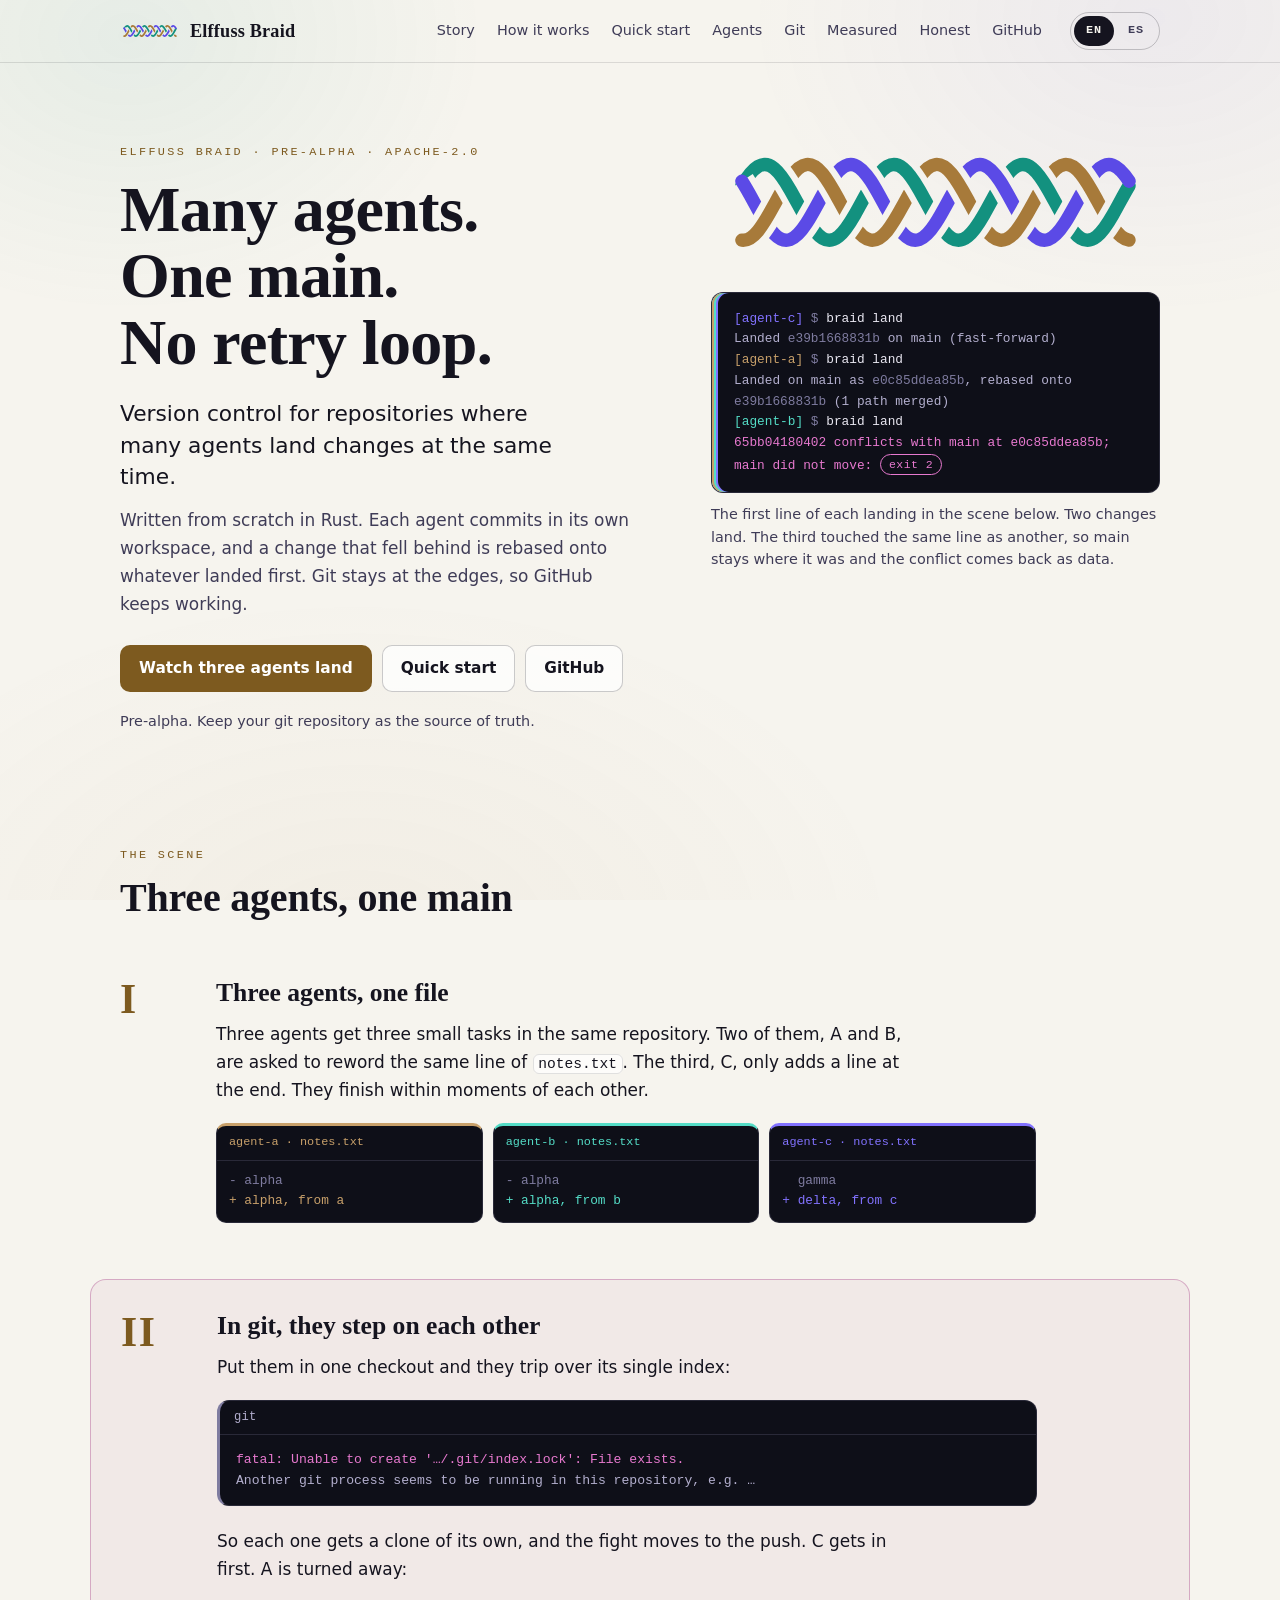
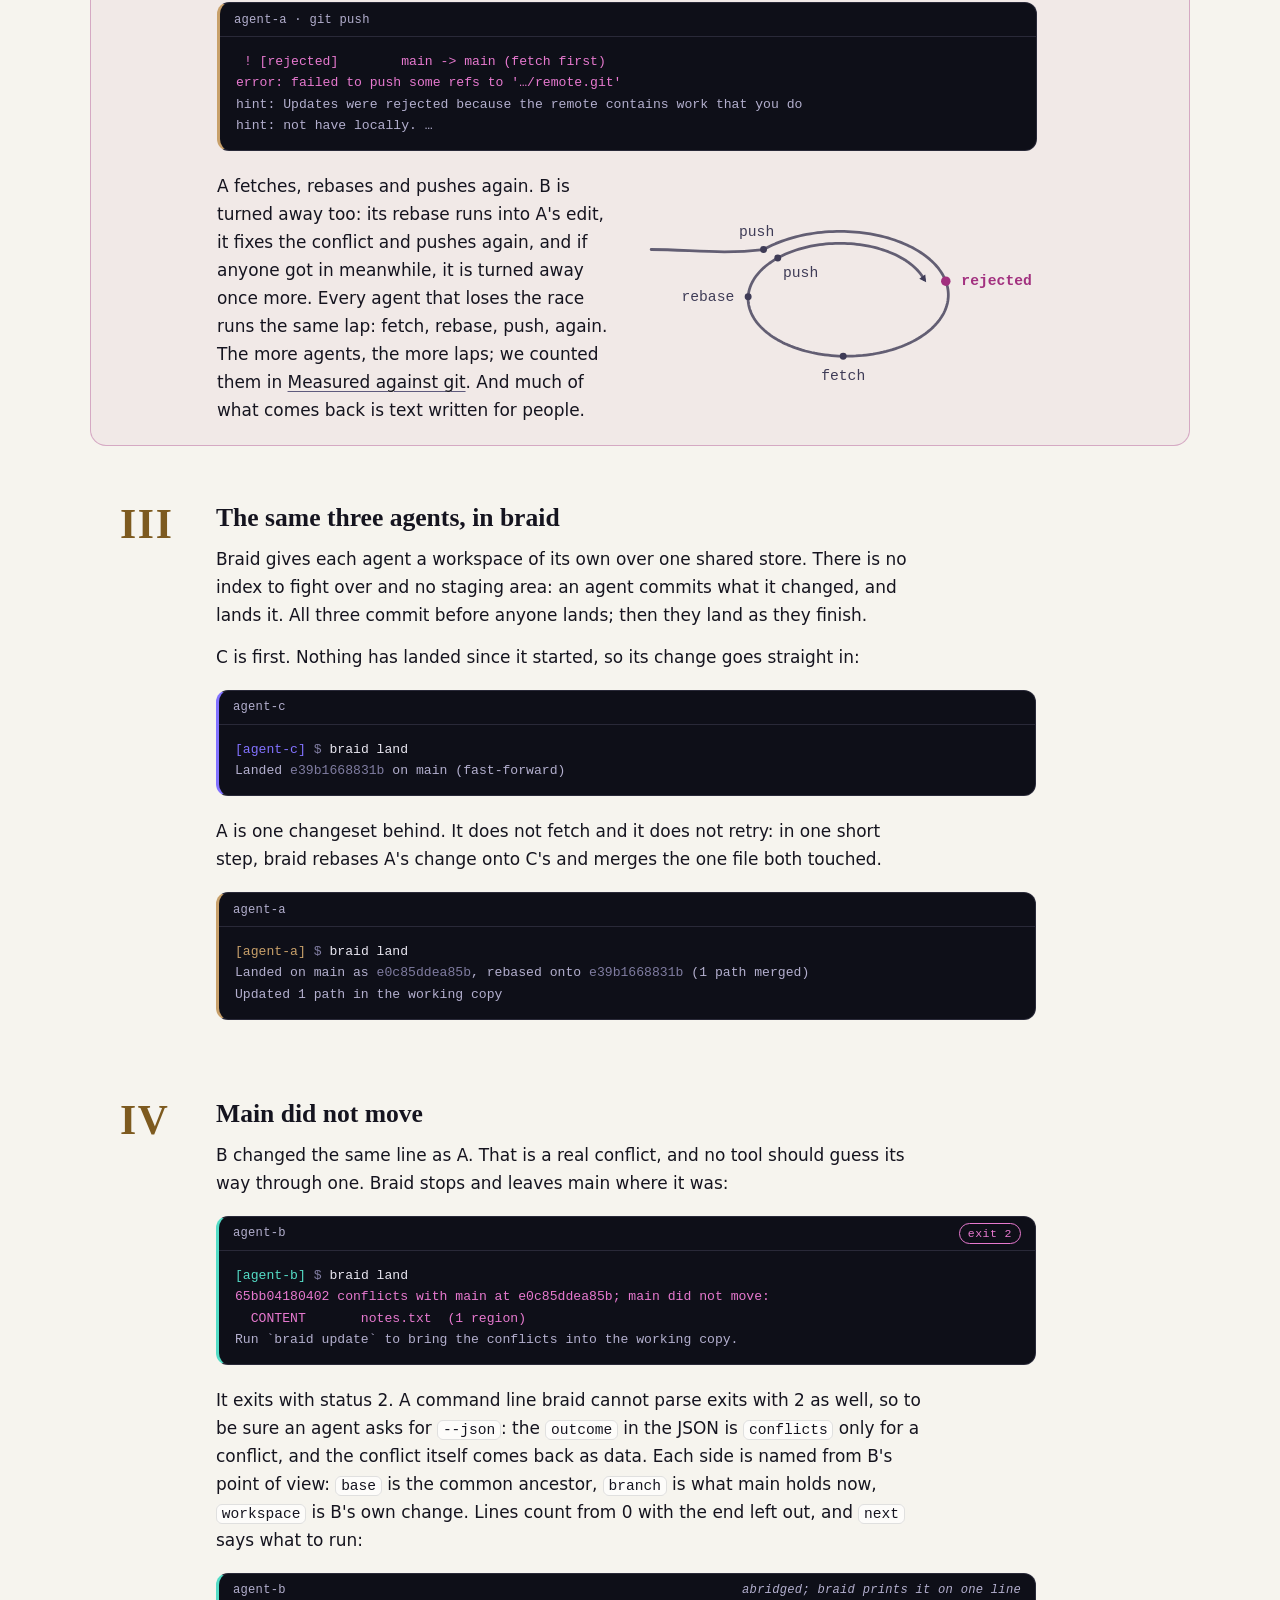
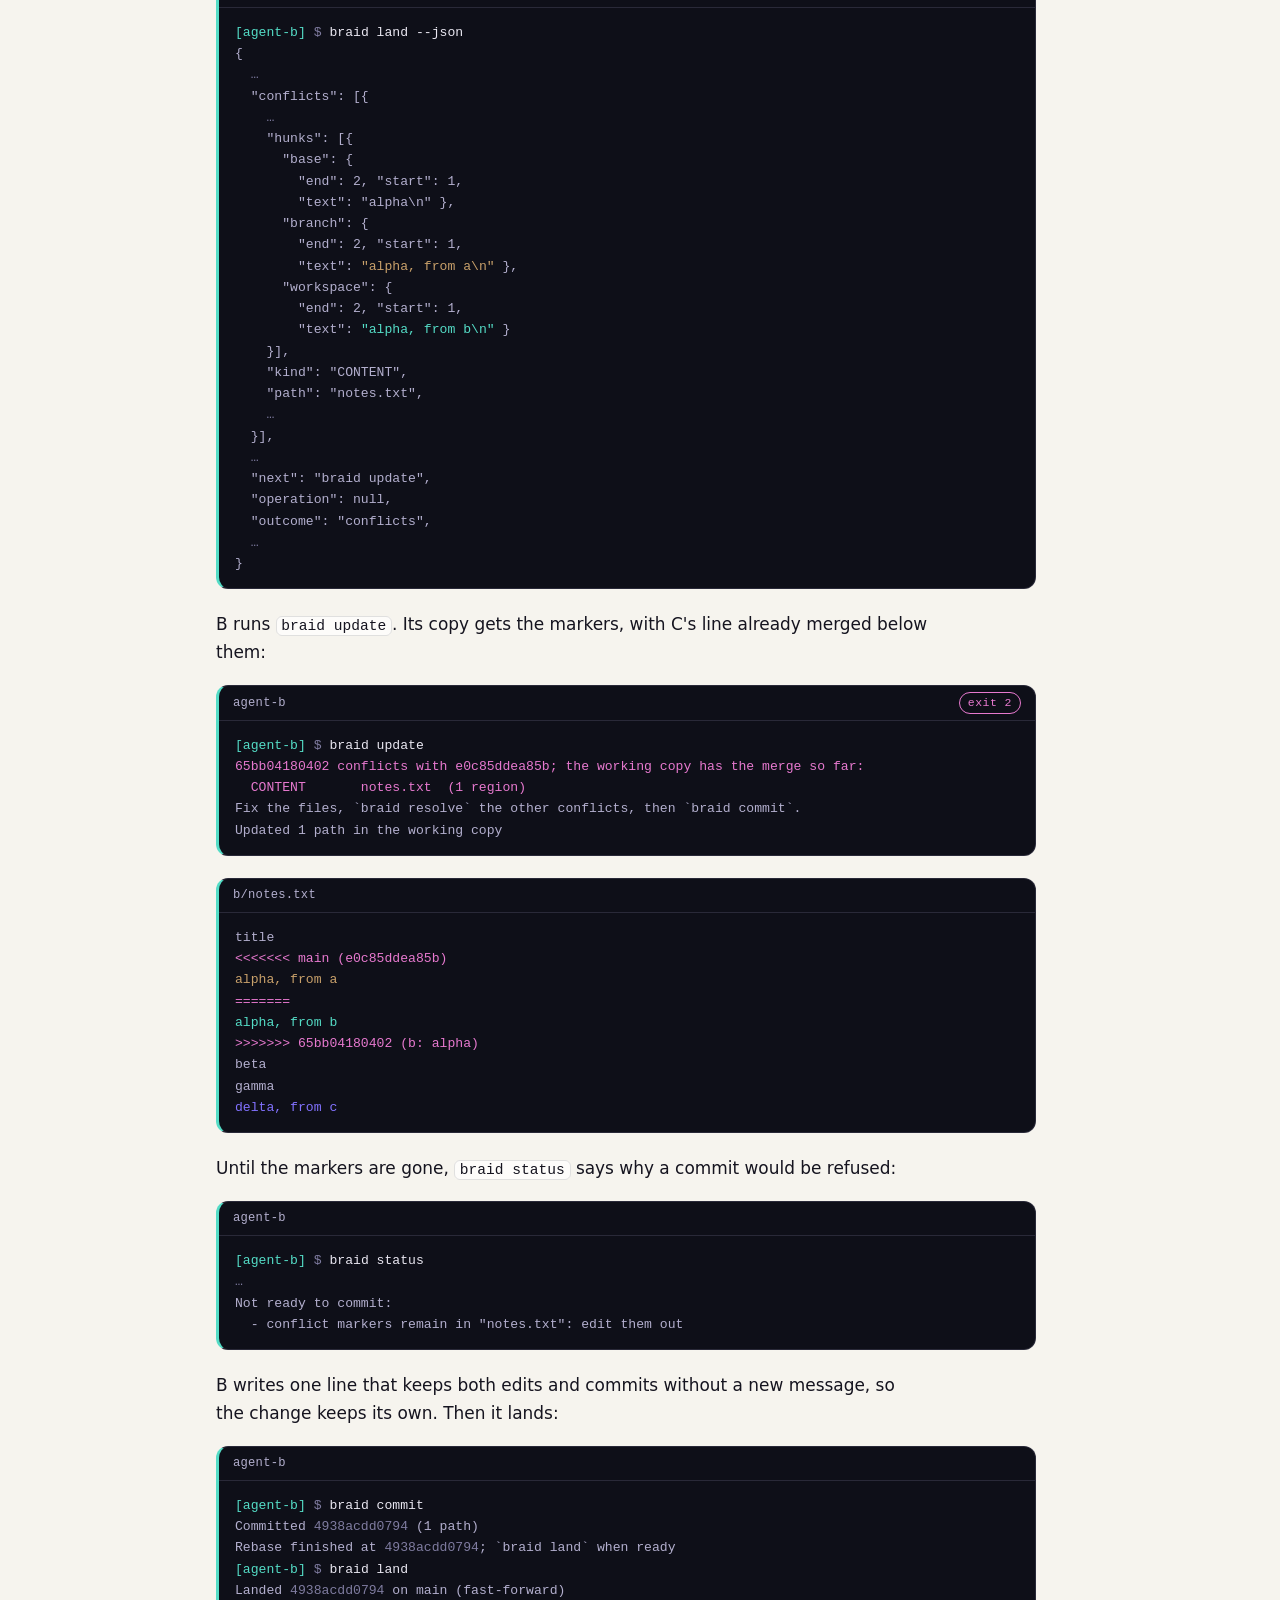
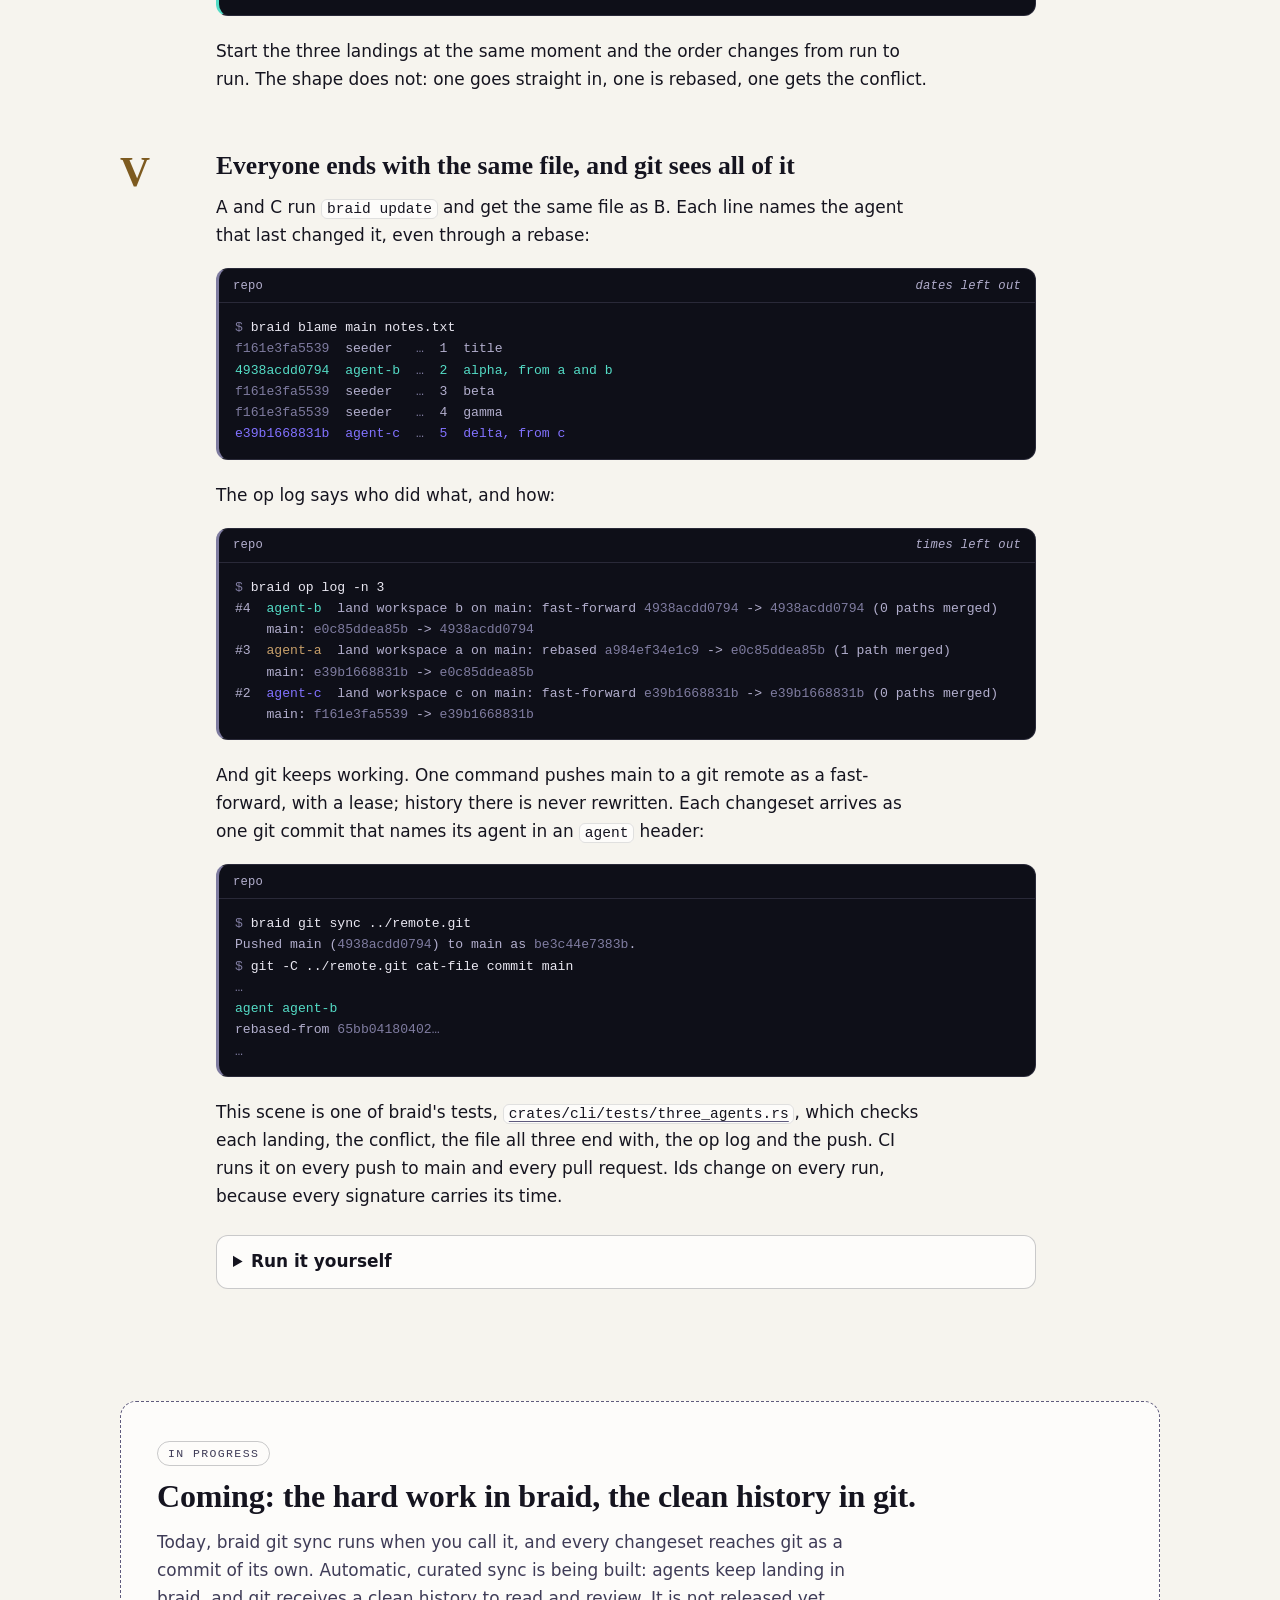
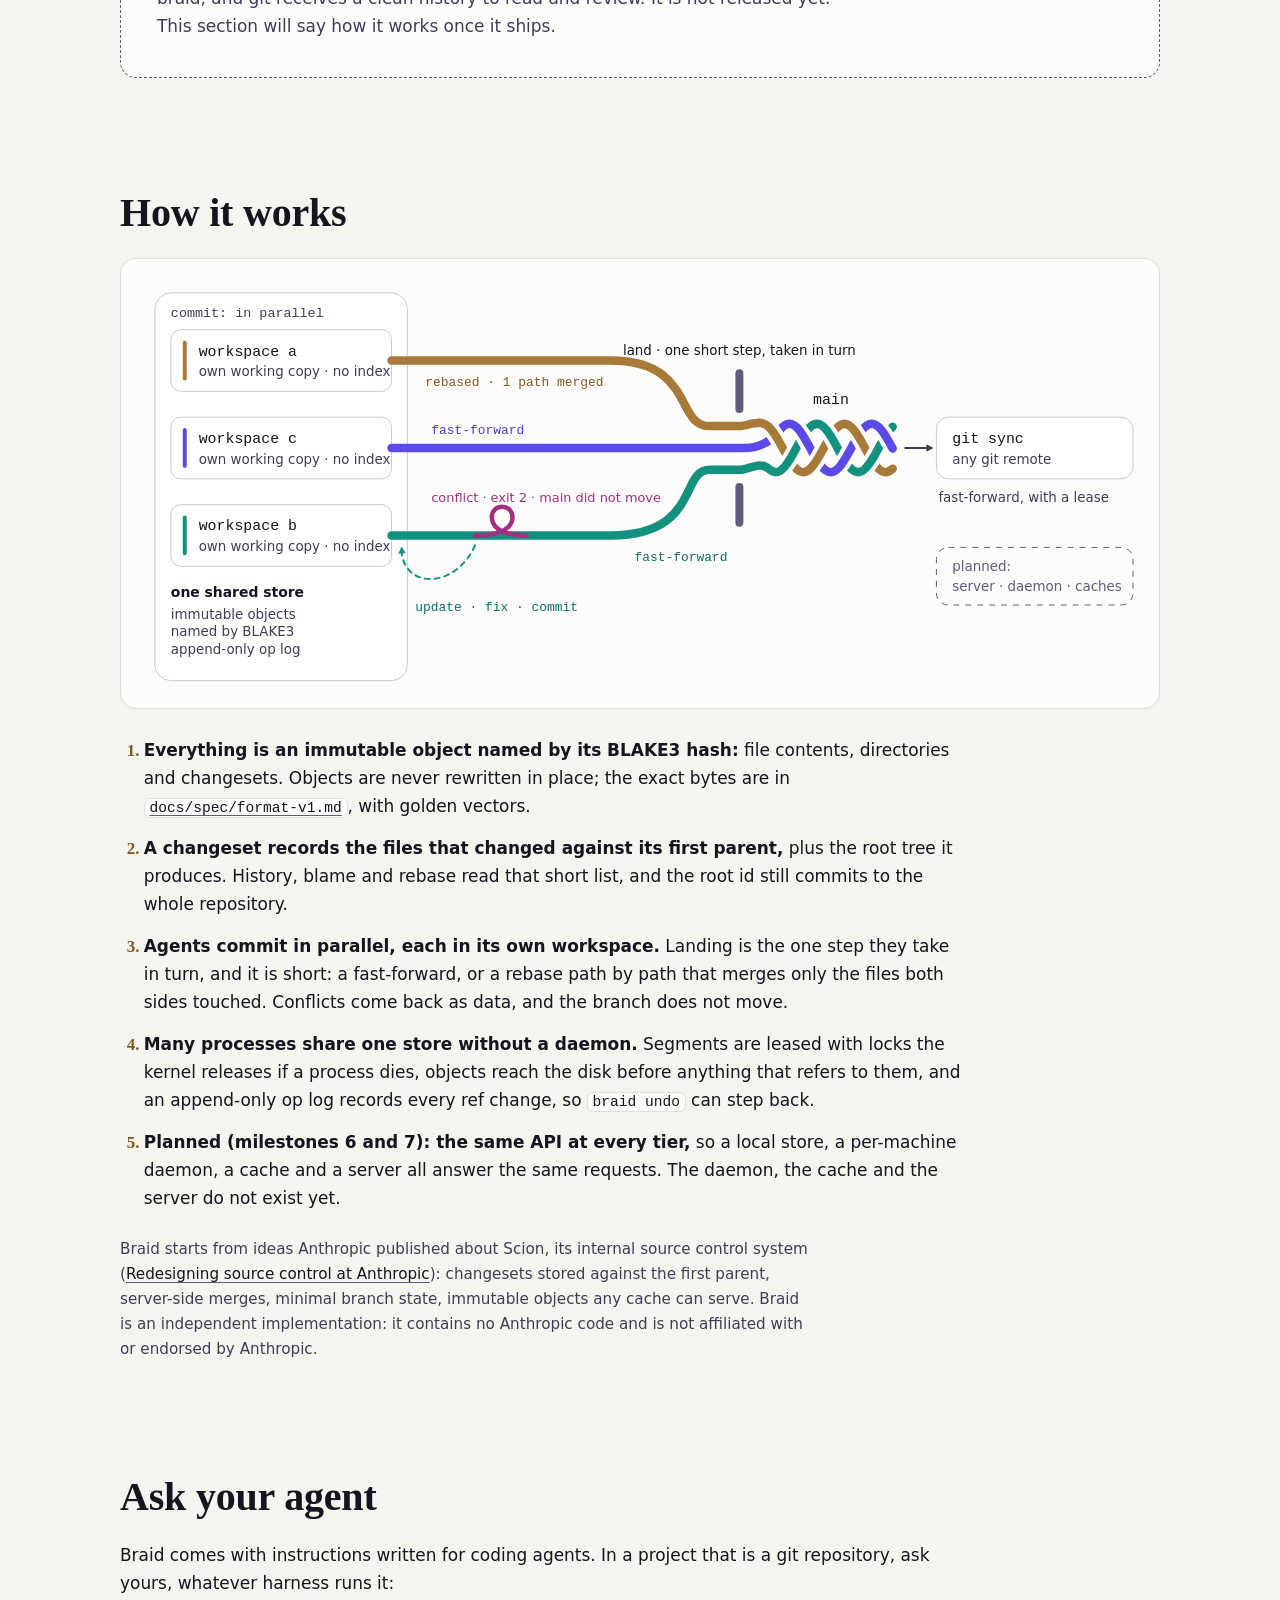
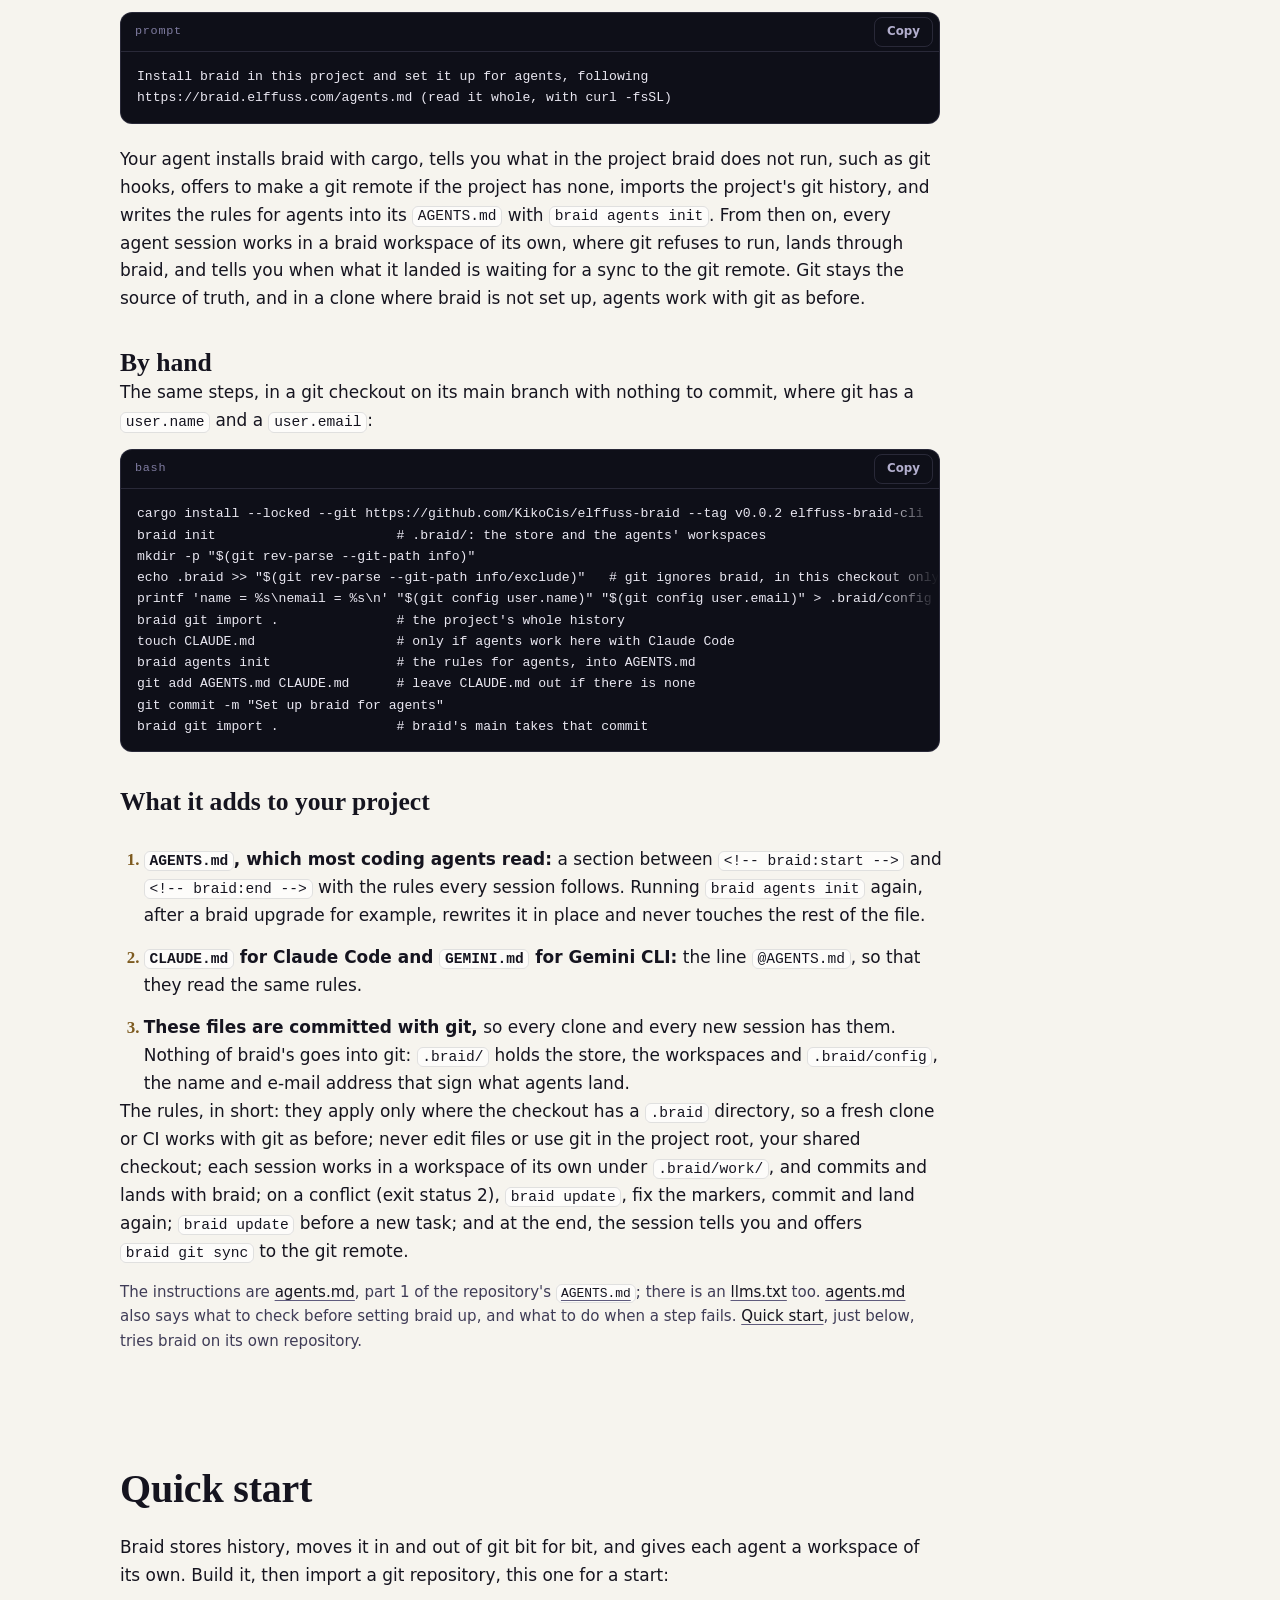
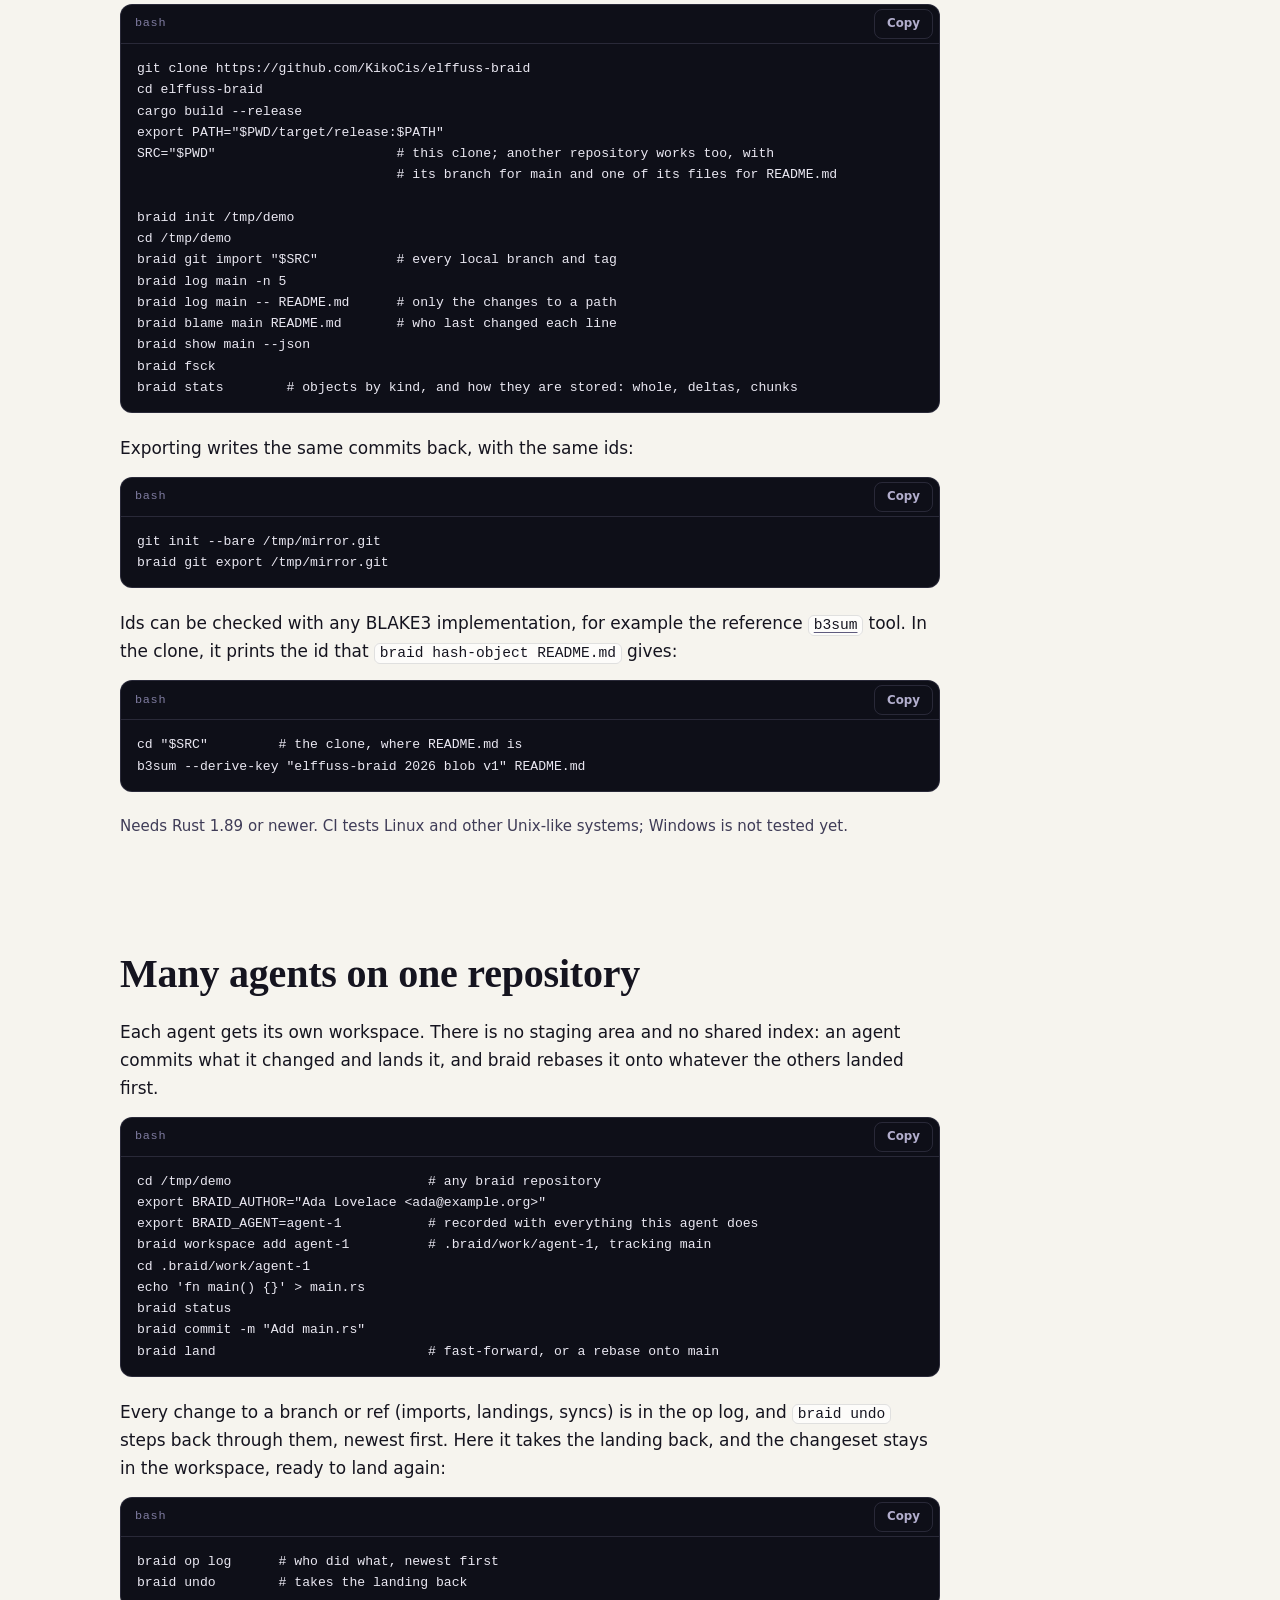
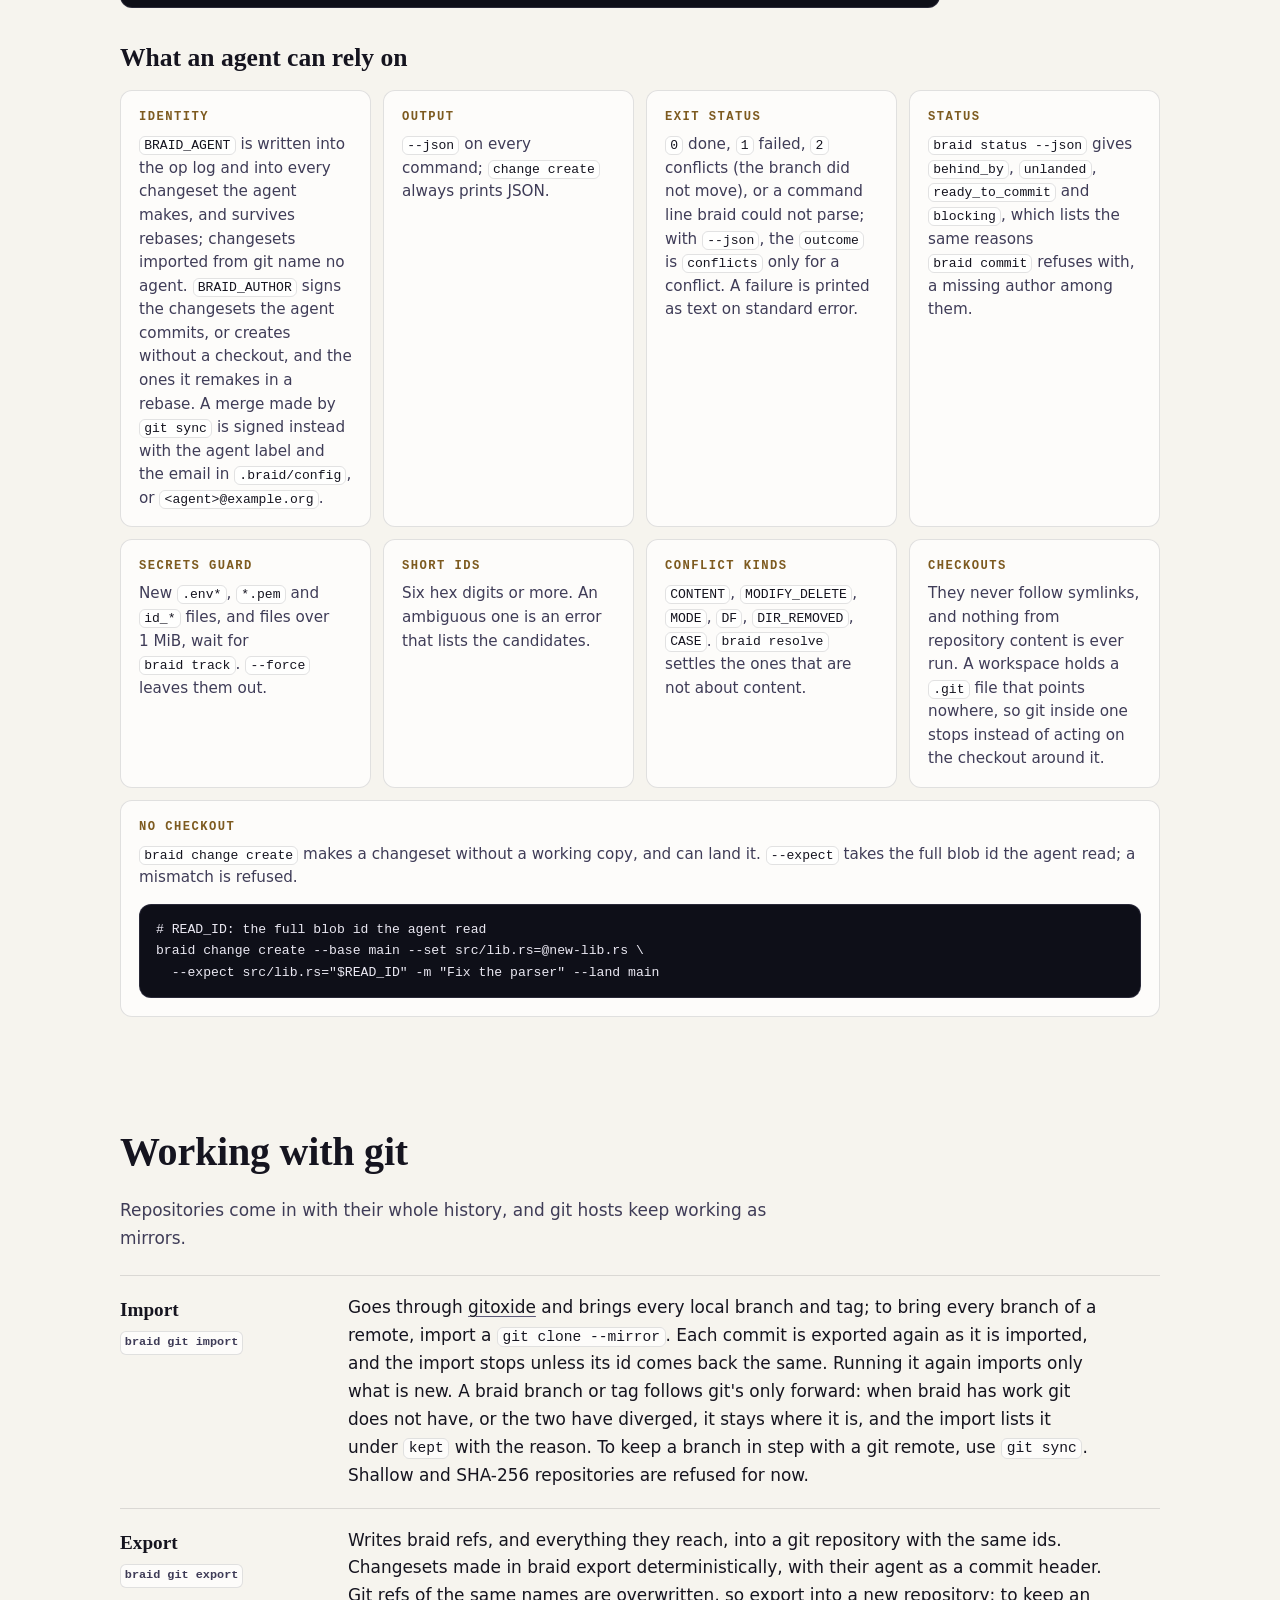
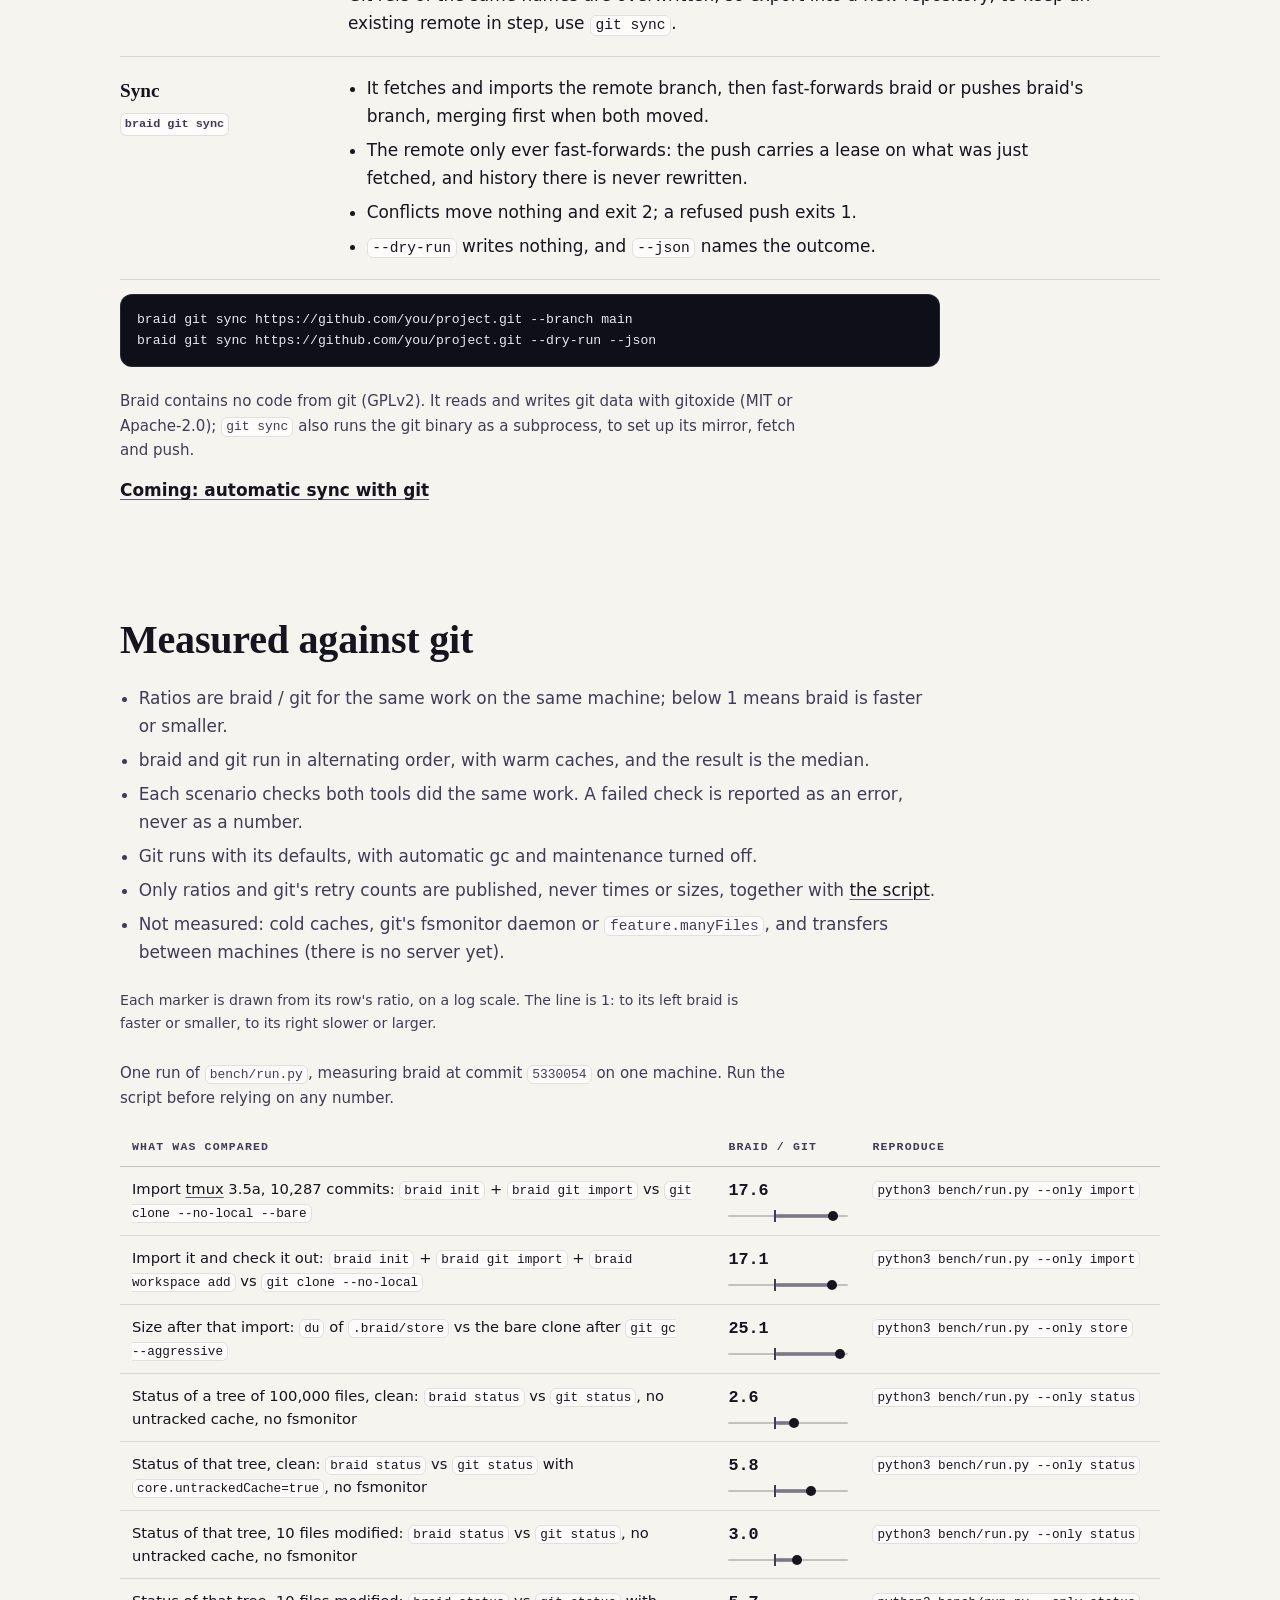
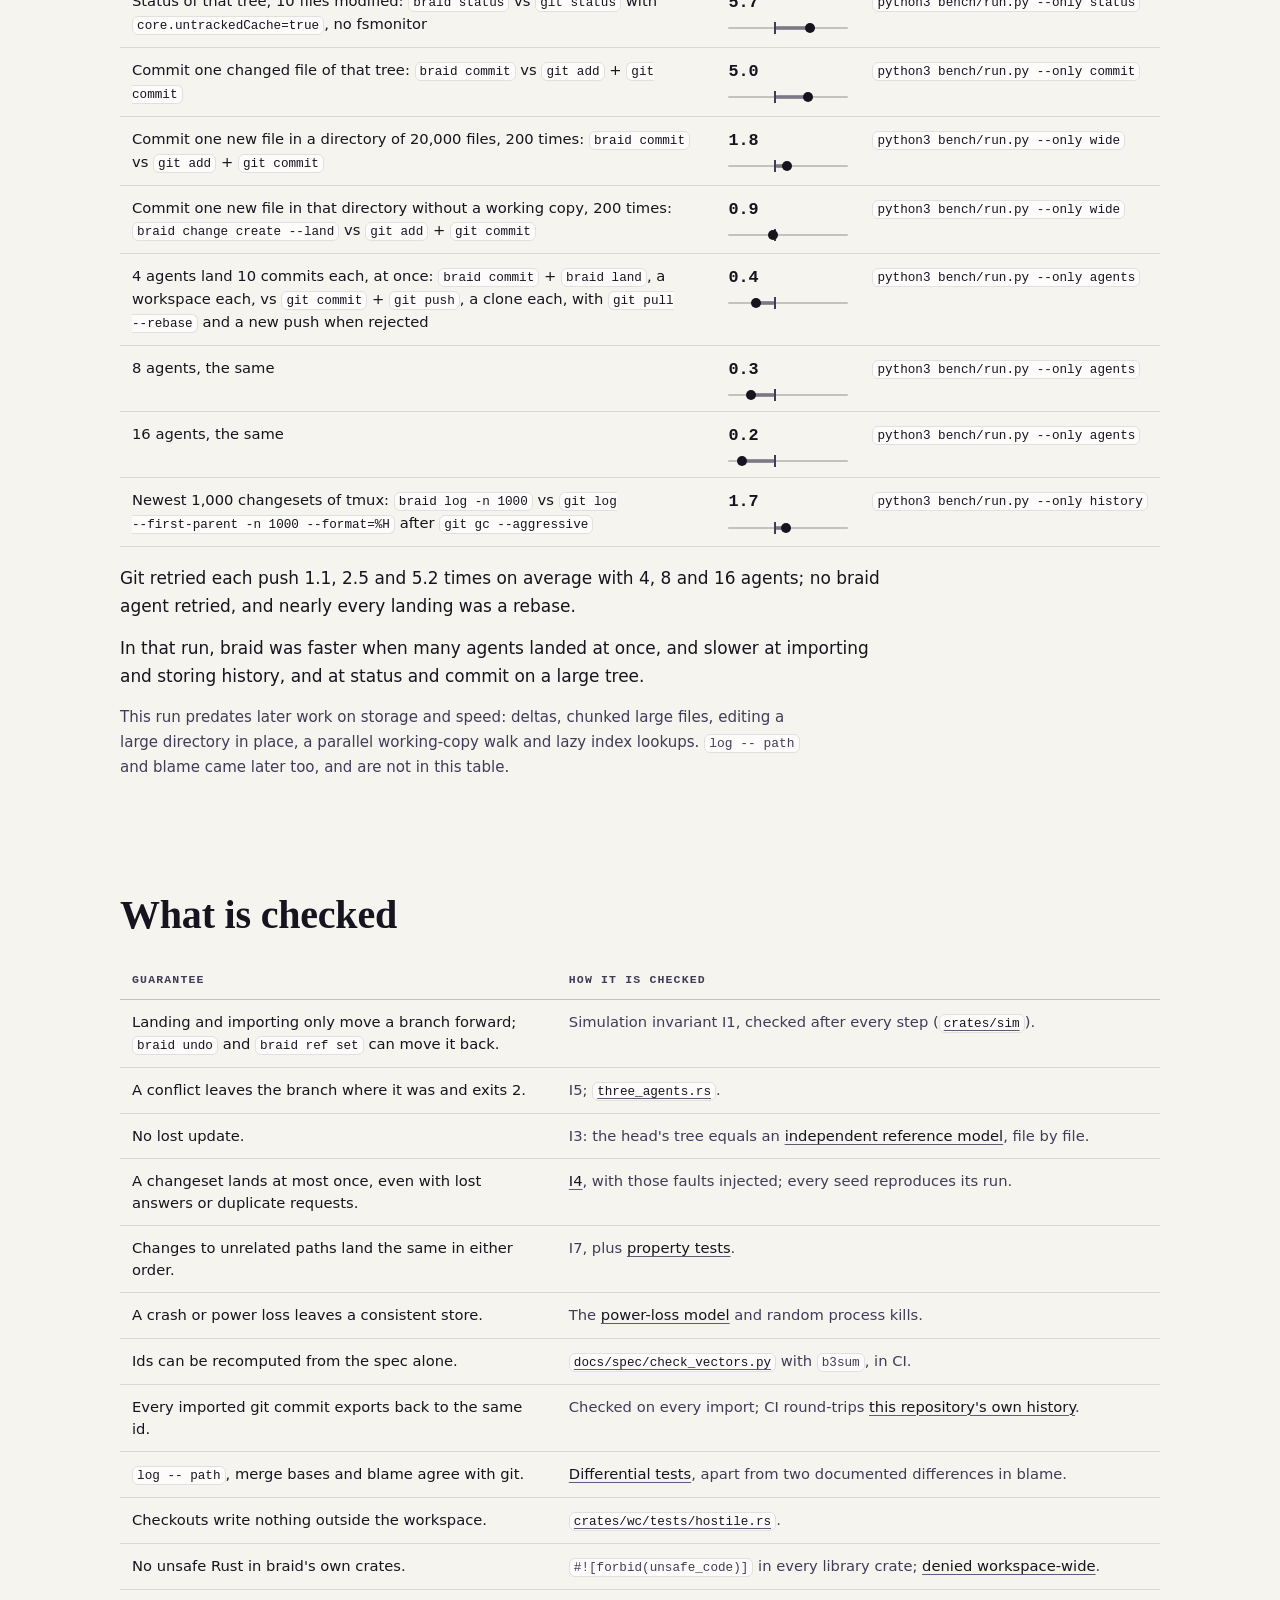
==== site/index.html @ 8c621373 "Site: a share image that shows braid at work The Open Graph image keeps the logo and the claim, in E" ====
<!doctype html>
<!-- SPDX-License-Identifier: Apache-2.0
     Copyright (c) 2026 UtopiaIA -->
<html lang="en">
<head>
<meta charset="utf-8">
<meta name="viewport" content="width=device-width, initial-scale=1">
<title>Elffuss Braid · version control for many agents at once</title>
<meta name="description" content="Version control for repositories where many AI agents land changes at the same time. Written from scratch in Rust, with git at the edges. Pre-alpha, Apache-2.0.">
<link rel="canonical" href="https://braid.elffuss.com/">
<meta name="color-scheme" content="dark light">
<meta name="theme-color" content="#090a11" media="(prefers-color-scheme: dark)">
<meta name="theme-color" content="#f6f4ee" media="(prefers-color-scheme: light)">
<meta property="og:type" content="website">
<meta property="og:site_name" content="Elffuss">
<meta property="og:title" content="Elffuss Braid">
<meta property="og:description" content="Version control for repositories where many AI agents land changes at the same time. Written from scratch in Rust, with git at the edges. Pre-alpha, Apache-2.0.">
<meta property="og:url" content="https://braid.elffuss.com/">
<meta property="og:image" content="https://braid.elffuss.com/og.png">
<meta property="og:image:type" content="image/png">
<meta property="og:image:width" content="1200">
<meta property="og:image:height" content="630">
<meta property="og:image:alt" content="The Elffuss Braid logo and the line Many agents. One main. No retry loop., beside a terminal where three agents commit at once and land in turn, and the third, which changed the same line as the first, gets a conflict while main does not move.">
<meta property="og:locale" content="en_US">
<meta property="og:locale:alternate" content="es_ES">
<meta name="twitter:card" content="summary_large_image">
<meta name="twitter:title" content="Elffuss Braid">
<meta name="twitter:description" content="Version control for repositories where many AI agents land changes at the same time. Written from scratch in Rust, with git at the edges. Pre-alpha, Apache-2.0.">
<meta name="twitter:image" content="https://braid.elffuss.com/og.png">
<meta name="twitter:image:alt" content="The Elffuss Braid logo and the line Many agents. One main. No retry loop., beside a terminal where three agents commit at once and land in turn, and the third, which changed the same line as the first, gets a conflict while main does not move.">
<link rel="icon" href="favicon.svg" type="image/svg+xml">
<link rel="icon" href="favicon-32.png" type="image/png" sizes="32x32">
<link rel="apple-touch-icon" href="apple-touch-icon.png">
<link rel="stylesheet" href="site.css">
<script src="site.js"></script>
</head>
<body id="top">
<a class="skip" href="#main"><span data-l="en" lang="en">Skip to content</span><span data-l="es" lang="es">Saltar al contenido</span></a>

<header class="site-head">
<div class="wrap head-row">
<a class="brand" href="#top"><svg xmlns="http://www.w3.org/2000/svg" viewBox="0 0 320 96" class="mark" aria-hidden="true" focusable="false"><defs><mask id="hm-cut0" maskUnits="userSpaceOnUse" x="0" y="0" width="320" height="96"><rect x="0" y="0" width="320" height="96" fill="#fff"/><path d="M38.67 21.01C41.17 21.11 43.67 22.42 46.17 24.77C48.67 27.12 51.17 30.51 53.67 34.5C56.17 38.49 58.67 43.08 61.17 47.69C63.67 52.3 66.17 56.92 68.67 60.96M84.67 74.99C87.17 74.89 89.67 73.58 92.17 71.23C94.67 68.88 97.17 65.49 99.67 61.5C102.17 57.51 104.67 52.92 107.17 48.31C109.67 43.7 112.17 39.08 114.67 35.04M130.67 21.01C133.17 21.11 135.67 22.42 138.17 24.77C140.67 27.12 143.17 30.51 145.67 34.5C148.17 38.49 150.67 43.08 153.17 47.69C155.67 52.3 158.17 56.92 160.67 60.96M176.67 74.99C179.17 74.89 181.67 73.58 184.17 71.23C186.67 68.88 189.17 65.49 191.67 61.5C194.17 57.51 196.67 52.92 199.17 48.31C201.67 43.7 204.17 39.08 206.67 35.04M222.67 21.01C225.17 21.11 227.67 22.42 230.17 24.77C232.67 27.12 235.17 30.51 237.67 34.5C240.17 38.49 242.67 43.08 245.17 47.69C247.67 52.3 250.17 56.92 252.67 60.96M268.67 74.99C271.11 74.89 273.56 73.64 276 71.38C278.44 69.13 280.89 65.88 283.33 62.03C285.78 58.18 288.22 53.73 290.67 49.23C293.11 44.73 295.56 40.18 298 36.13" fill="none" stroke="#000" stroke-width="18.5" stroke-linecap="butt"/></mask><mask id="hm-cut1" maskUnits="userSpaceOnUse" x="0" y="0" width="320" height="96"><rect x="0" y="0" width="320" height="96" fill="#fff"/><path d="M22 32.94C23.78 35.66 25.56 38.71 27.33 41.91C29.11 45.1 30.89 48.43 32.67 51.68C34.44 54.92 36.22 58.09 38 60.96M54 74.99C56.5 74.89 59 73.58 61.5 71.23C64 68.88 66.5 65.49 69 61.5C71.5 57.51 74 52.92 76.5 48.31C79 43.7 81.5 39.08 84 35.04M100 21.01C102.5 21.11 105 22.42 107.5 24.77C110 27.12 112.5 30.51 115 34.5C117.5 38.49 120 43.08 122.5 47.69C125 52.3 127.5 56.92 130 60.96M146 74.99C148.5 74.89 151 73.58 153.5 71.23C156 68.88 158.5 65.49 161 61.5C163.5 57.51 166 52.92 168.5 48.31C171 43.7 173.5 39.08 176 35.04M192 21.01C194.5 21.11 197 22.42 199.5 24.77C202 27.12 204.5 30.51 207 34.5C209.5 38.49 212 43.08 214.5 47.69C217 52.3 219.5 56.92 222 60.96M238 74.99C240.5 74.89 243 73.58 245.5 71.23C248 68.88 250.5 65.49 253 61.5C255.5 57.51 258 52.92 260.5 48.31C263 43.7 265.5 39.08 268 35.04" fill="none" stroke="#000" stroke-width="18.5" stroke-linecap="butt"/></mask><mask id="hm-cut2" maskUnits="userSpaceOnUse" x="0" y="0" width="320" height="96"><rect x="0" y="0" width="320" height="96" fill="#fff"/><path d="M23.33 74.99C25.83 74.89 28.33 73.58 30.83 71.23C33.33 68.88 35.83 65.49 38.33 61.5C40.83 57.51 43.33 52.92 45.83 48.31C48.33 43.7 50.83 39.08 53.33 35.04M69.33 21.01C71.83 21.11 74.33 22.42 76.83 24.77C79.33 27.12 81.83 30.51 84.33 34.5C86.83 38.49 89.33 43.08 91.83 47.69C94.33 52.3 96.83 56.92 99.33 60.96M115.33 74.99C117.83 74.89 120.33 73.58 122.83 71.23C125.33 68.88 127.83 65.49 130.33 61.5C132.83 57.51 135.33 52.92 137.83 48.31C140.33 43.7 142.83 39.08 145.33 35.04M161.33 21.01C163.83 21.11 166.33 22.42 168.83 24.77C171.33 27.12 173.83 30.51 176.33 34.5C178.83 38.49 181.33 43.08 183.83 47.69C186.33 52.3 188.83 56.92 191.33 60.96M207.33 74.99C209.83 74.89 212.33 73.58 214.83 71.23C217.33 68.88 219.83 65.49 222.33 61.5C224.83 57.51 227.33 52.92 229.83 48.31C232.33 43.7 234.83 39.08 237.33 35.04M253.33 21.01C255.83 21.11 258.33 22.42 260.83 24.77C263.33 27.12 265.83 30.51 268.33 34.5C270.83 38.49 273.33 43.08 275.83 47.69C278.33 52.3 280.83 56.92 283.33 60.96" fill="none" stroke="#000" stroke-width="18.5" stroke-linecap="butt"/></mask></defs><path d="M22 74.94C25.83 75.42 29.67 73 33.5 68.35C37.33 63.7 41.17 56.89 45 49.84C48.83 42.79 52.67 35.58 56.5 30.26C60.33 24.93 64.17 21.55 68 21.06C71.83 20.58 75.67 23 79.5 27.65C83.33 32.3 87.17 39.11 91 46.16C94.83 53.21 98.67 60.42 102.5 65.74C106.33 71.07 110.17 74.45 114 74.94C117.83 75.42 121.67 73 125.5 68.35C129.33 63.7 133.17 56.89 137 49.84C140.83 42.79 144.67 35.58 148.5 30.26C152.33 24.93 156.17 21.55 160 21.06C163.83 20.58 167.67 23 171.5 27.65C175.33 32.3 179.17 39.11 183 46.16C186.83 53.21 190.67 60.42 194.5 65.74C198.33 71.07 202.17 74.45 206 74.94C209.83 75.42 213.67 73 217.5 68.35C221.33 63.7 225.17 56.89 229 49.84C232.83 42.79 236.67 35.58 240.5 30.26C244.33 24.93 248.17 21.55 252 21.06C255.83 20.58 259.67 23 263.5 27.65C267.33 32.3 271.17 39.11 275 46.16C278.83 53.21 282.67 60.42 286.5 65.74C290.33 71.07 294.17 74.45 298 74.94" fill="none" class="sa" stroke-width="9.5" stroke-linecap="round" stroke-linejoin="round" mask="url(#hm-cut0)"/><path d="M22 36.13C25.83 29.78 29.67 24.75 33.5 22.46C37.33 20.17 41.17 20.64 45 23.75C48.83 26.86 52.67 32.56 56.5 39.25C60.33 45.94 64.17 53.52 68 59.87C71.83 66.22 75.67 71.25 79.5 73.54C83.33 75.83 87.17 75.36 91 72.25C94.83 69.14 98.67 63.44 102.5 56.75C106.33 50.06 110.17 42.48 114 36.13C117.83 29.78 121.67 24.75 125.5 22.46C129.33 20.17 133.17 20.64 137 23.75C140.83 26.86 144.67 32.56 148.5 39.25C152.33 45.94 156.17 53.52 160 59.87C163.83 66.22 167.67 71.25 171.5 73.54C175.33 75.83 179.17 75.36 183 72.25C186.83 69.14 190.67 63.44 194.5 56.75C198.33 50.06 202.17 42.48 206 36.13C209.83 29.78 213.67 24.75 217.5 22.46C221.33 20.17 225.17 20.64 229 23.75C232.83 26.86 236.67 32.56 240.5 39.25C244.33 45.94 248.17 53.52 252 59.87C255.83 66.22 259.67 71.25 263.5 73.54C267.33 75.83 271.17 75.36 275 72.25C278.83 69.14 282.67 63.44 286.5 56.75C290.33 50.06 294.17 42.48 298 36.13" fill="none" class="sb" stroke-width="9.5" stroke-linecap="round" stroke-linejoin="round" mask="url(#hm-cut1)"/><path d="M22 32.94C25.83 38.8 29.67 46.26 33.5 53.19C37.33 60.13 41.17 66.46 45 70.41C48.83 74.35 52.67 75.86 56.5 74.5C60.33 73.14 64.17 68.93 68 63.06C71.83 57.2 75.67 49.74 79.5 42.81C83.33 35.87 87.17 29.54 91 25.59C94.83 21.65 98.67 20.14 102.5 21.5C106.33 22.86 110.17 27.07 114 32.94C117.83 38.8 121.67 46.26 125.5 53.19C129.33 60.13 133.17 66.46 137 70.41C140.83 74.35 144.67 75.86 148.5 74.5C152.33 73.14 156.17 68.93 160 63.06C163.83 57.2 167.67 49.74 171.5 42.81C175.33 35.87 179.17 29.54 183 25.59C186.83 21.65 190.67 20.14 194.5 21.5C198.33 22.86 202.17 27.07 206 32.94C209.83 38.8 213.67 46.26 217.5 53.19C221.33 60.13 225.17 66.46 229 70.41C232.83 74.35 236.67 75.86 240.5 74.5C244.33 73.14 248.17 68.93 252 63.06C255.83 57.2 259.67 49.74 263.5 42.81C267.33 35.87 271.17 29.54 275 25.59C278.83 21.65 282.67 20.14 286.5 21.5C290.33 22.86 294.17 27.07 298 32.94" fill="none" class="sc" stroke-width="9.5" stroke-linecap="round" stroke-linejoin="round" mask="url(#hm-cut2)"/></svg><span lang="en">Elffuss Braid</span></a>
<nav class="nav" aria-label="Sections" data-aria-en="Sections" data-aria-es="Secciones">
<ul>
<li><a href="#story"><span data-l="en" lang="en">Story</span><span data-l="es" lang="es">Historia</span></a></li>
<li><a href="#how"><span data-l="en" lang="en">How it works</span><span data-l="es" lang="es">Cómo funciona</span></a></li>
<li><a href="#start"><span data-l="en" lang="en">Quick start</span><span data-l="es" lang="es">Primeros pasos</span></a></li>
<li><a href="#agents"><span data-l="en" lang="en">Agents</span><span data-l="es" lang="es">Agentes</span></a></li>
<li><a href="#git">Git</a></li>
<li><a href="#measured"><span data-l="en" lang="en">Measured</span><span data-l="es" lang="es">Medido</span></a></li>
<li><a href="#honest"><span data-l="en" lang="en">Honest</span><span data-l="es" lang="es">Sin letra pequeña</span></a></li>
<li><a href="https://github.com/KikoCis/elffuss-braid">GitHub</a></li>
</ul>
</nav>
<div class="lang" role="group" aria-label="Language" data-aria-en="Language" data-aria-es="Idioma" hidden>
<button type="button" data-set-lang="en" lang="en" aria-pressed="true" title="English">EN</button><button type="button" data-set-lang="es" lang="es" aria-pressed="false" title="Español">ES</button>
</div>
</div>
</header>

<main id="main" tabindex="-1">

<section class="hero" aria-labelledby="hero-title">
<div class="wrap hero-grid">
<div class="hero-logo"><svg xmlns="http://www.w3.org/2000/svg" viewBox="0 0 320 96" class="logo" role="img" aria-label="Three strands braided together" data-aria-en="Three strands braided together" data-aria-es="Tres hebras trenzadas"><defs><mask id="hl-cut0" maskUnits="userSpaceOnUse" x="0" y="0" width="320" height="96"><rect x="0" y="0" width="320" height="96" fill="#fff"/><path d="M38.67 21.01C41.17 21.11 43.67 22.42 46.17 24.77C48.67 27.12 51.17 30.51 53.67 34.5C56.17 38.49 58.67 43.08 61.17 47.69C63.67 52.3 66.17 56.92 68.67 60.96M84.67 74.99C87.17 74.89 89.67 73.58 92.17 71.23C94.67 68.88 97.17 65.49 99.67 61.5C102.17 57.51 104.67 52.92 107.17 48.31C109.67 43.7 112.17 39.08 114.67 35.04M130.67 21.01C133.17 21.11 135.67 22.42 138.17 24.77C140.67 27.12 143.17 30.51 145.67 34.5C148.17 38.49 150.67 43.08 153.17 47.69C155.67 52.3 158.17 56.92 160.67 60.96M176.67 74.99C179.17 74.89 181.67 73.58 184.17 71.23C186.67 68.88 189.17 65.49 191.67 61.5C194.17 57.51 196.67 52.92 199.17 48.31C201.67 43.7 204.17 39.08 206.67 35.04M222.67 21.01C225.17 21.11 227.67 22.42 230.17 24.77C232.67 27.12 235.17 30.51 237.67 34.5C240.17 38.49 242.67 43.08 245.17 47.69C247.67 52.3 250.17 56.92 252.67 60.96M268.67 74.99C271.11 74.89 273.56 73.64 276 71.38C278.44 69.13 280.89 65.88 283.33 62.03C285.78 58.18 288.22 53.73 290.67 49.23C293.11 44.73 295.56 40.18 298 36.13" fill="none" stroke="#000" stroke-width="18.5" stroke-linecap="butt"/></mask><mask id="hl-cut1" maskUnits="userSpaceOnUse" x="0" y="0" width="320" height="96"><rect x="0" y="0" width="320" height="96" fill="#fff"/><path d="M22 32.94C23.78 35.66 25.56 38.71 27.33 41.91C29.11 45.1 30.89 48.43 32.67 51.68C34.44 54.92 36.22 58.09 38 60.96M54 74.99C56.5 74.89 59 73.58 61.5 71.23C64 68.88 66.5 65.49 69 61.5C71.5 57.51 74 52.92 76.5 48.31C79 43.7 81.5 39.08 84 35.04M100 21.01C102.5 21.11 105 22.42 107.5 24.77C110 27.12 112.5 30.51 115 34.5C117.5 38.49 120 43.08 122.5 47.69C125 52.3 127.5 56.92 130 60.96M146 74.99C148.5 74.89 151 73.58 153.5 71.23C156 68.88 158.5 65.49 161 61.5C163.5 57.51 166 52.92 168.5 48.31C171 43.7 173.5 39.08 176 35.04M192 21.01C194.5 21.11 197 22.42 199.5 24.77C202 27.12 204.5 30.51 207 34.5C209.5 38.49 212 43.08 214.5 47.69C217 52.3 219.5 56.92 222 60.96M238 74.99C240.5 74.89 243 73.58 245.5 71.23C248 68.88 250.5 65.49 253 61.5C255.5 57.51 258 52.92 260.5 48.31C263 43.7 265.5 39.08 268 35.04" fill="none" stroke="#000" stroke-width="18.5" stroke-linecap="butt"/></mask><mask id="hl-cut2" maskUnits="userSpaceOnUse" x="0" y="0" width="320" height="96"><rect x="0" y="0" width="320" height="96" fill="#fff"/><path d="M23.33 74.99C25.83 74.89 28.33 73.58 30.83 71.23C33.33 68.88 35.83 65.49 38.33 61.5C40.83 57.51 43.33 52.92 45.83 48.31C48.33 43.7 50.83 39.08 53.33 35.04M69.33 21.01C71.83 21.11 74.33 22.42 76.83 24.77C79.33 27.12 81.83 30.51 84.33 34.5C86.83 38.49 89.33 43.08 91.83 47.69C94.33 52.3 96.83 56.92 99.33 60.96M115.33 74.99C117.83 74.89 120.33 73.58 122.83 71.23C125.33 68.88 127.83 65.49 130.33 61.5C132.83 57.51 135.33 52.92 137.83 48.31C140.33 43.7 142.83 39.08 145.33 35.04M161.33 21.01C163.83 21.11 166.33 22.42 168.83 24.77C171.33 27.12 173.83 30.51 176.33 34.5C178.83 38.49 181.33 43.08 183.83 47.69C186.33 52.3 188.83 56.92 191.33 60.96M207.33 74.99C209.83 74.89 212.33 73.58 214.83 71.23C217.33 68.88 219.83 65.49 222.33 61.5C224.83 57.51 227.33 52.92 229.83 48.31C232.33 43.7 234.83 39.08 237.33 35.04M253.33 21.01C255.83 21.11 258.33 22.42 260.83 24.77C263.33 27.12 265.83 30.51 268.33 34.5C270.83 38.49 273.33 43.08 275.83 47.69C278.33 52.3 280.83 56.92 283.33 60.96" fill="none" stroke="#000" stroke-width="18.5" stroke-linecap="butt"/></mask></defs><path d="M22 74.94C25.83 75.42 29.67 73 33.5 68.35C37.33 63.7 41.17 56.89 45 49.84C48.83 42.79 52.67 35.58 56.5 30.26C60.33 24.93 64.17 21.55 68 21.06C71.83 20.58 75.67 23 79.5 27.65C83.33 32.3 87.17 39.11 91 46.16C94.83 53.21 98.67 60.42 102.5 65.74C106.33 71.07 110.17 74.45 114 74.94C117.83 75.42 121.67 73 125.5 68.35C129.33 63.7 133.17 56.89 137 49.84C140.83 42.79 144.67 35.58 148.5 30.26C152.33 24.93 156.17 21.55 160 21.06C163.83 20.58 167.67 23 171.5 27.65C175.33 32.3 179.17 39.11 183 46.16C186.83 53.21 190.67 60.42 194.5 65.74C198.33 71.07 202.17 74.45 206 74.94C209.83 75.42 213.67 73 217.5 68.35C221.33 63.7 225.17 56.89 229 49.84C232.83 42.79 236.67 35.58 240.5 30.26C244.33 24.93 248.17 21.55 252 21.06C255.83 20.58 259.67 23 263.5 27.65C267.33 32.3 271.17 39.11 275 46.16C278.83 53.21 282.67 60.42 286.5 65.74C290.33 71.07 294.17 74.45 298 74.94" fill="none" class="sa" stroke-width="9.5" stroke-linecap="round" stroke-linejoin="round" mask="url(#hl-cut0)" pathLength="1"/><path d="M22 36.13C25.83 29.78 29.67 24.75 33.5 22.46C37.33 20.17 41.17 20.64 45 23.75C48.83 26.86 52.67 32.56 56.5 39.25C60.33 45.94 64.17 53.52 68 59.87C71.83 66.22 75.67 71.25 79.5 73.54C83.33 75.83 87.17 75.36 91 72.25C94.83 69.14 98.67 63.44 102.5 56.75C106.33 50.06 110.17 42.48 114 36.13C117.83 29.78 121.67 24.75 125.5 22.46C129.33 20.17 133.17 20.64 137 23.75C140.83 26.86 144.67 32.56 148.5 39.25C152.33 45.94 156.17 53.52 160 59.87C163.83 66.22 167.67 71.25 171.5 73.54C175.33 75.83 179.17 75.36 183 72.25C186.83 69.14 190.67 63.44 194.5 56.75C198.33 50.06 202.17 42.48 206 36.13C209.83 29.78 213.67 24.75 217.5 22.46C221.33 20.17 225.17 20.64 229 23.75C232.83 26.86 236.67 32.56 240.5 39.25C244.33 45.94 248.17 53.52 252 59.87C255.83 66.22 259.67 71.25 263.5 73.54C267.33 75.83 271.17 75.36 275 72.25C278.83 69.14 282.67 63.44 286.5 56.75C290.33 50.06 294.17 42.48 298 36.13" fill="none" class="sb" stroke-width="9.5" stroke-linecap="round" stroke-linejoin="round" mask="url(#hl-cut1)" pathLength="1"/><path d="M22 32.94C25.83 38.8 29.67 46.26 33.5 53.19C37.33 60.13 41.17 66.46 45 70.41C48.83 74.35 52.67 75.86 56.5 74.5C60.33 73.14 64.17 68.93 68 63.06C71.83 57.2 75.67 49.74 79.5 42.81C83.33 35.87 87.17 29.54 91 25.59C94.83 21.65 98.67 20.14 102.5 21.5C106.33 22.86 110.17 27.07 114 32.94C117.83 38.8 121.67 46.26 125.5 53.19C129.33 60.13 133.17 66.46 137 70.41C140.83 74.35 144.67 75.86 148.5 74.5C152.33 73.14 156.17 68.93 160 63.06C163.83 57.2 167.67 49.74 171.5 42.81C175.33 35.87 179.17 29.54 183 25.59C186.83 21.65 190.67 20.14 194.5 21.5C198.33 22.86 202.17 27.07 206 32.94C209.83 38.8 213.67 46.26 217.5 53.19C221.33 60.13 225.17 66.46 229 70.41C232.83 74.35 236.67 75.86 240.5 74.5C244.33 73.14 248.17 68.93 252 63.06C255.83 57.2 259.67 49.74 263.5 42.81C267.33 35.87 271.17 29.54 275 25.59C278.83 21.65 282.67 20.14 286.5 21.5C290.33 22.86 294.17 27.07 298 32.94" fill="none" class="sc" stroke-width="9.5" stroke-linecap="round" stroke-linejoin="round" mask="url(#hl-cut2)" pathLength="1"/></svg></div>
<div class="hero-copy">
<p class="eyebrow"><span data-l="en" lang="en">Elffuss Braid · <span class="nw">pre-alpha</span> <span class="nw">· Apache-2.0</span></span><span data-l="es" lang="es">Elffuss Braid · <span class="nw">pre-alfa</span> <span class="nw">· Apache-2.0</span></span></p>
<h1 id="hero-title"><span data-l="en" lang="en"><span class="nw">Many agents.</span> <span class="nw">One main.</span> <span class="nw">No retry loop.</span></span><span data-l="es" lang="es"><span class="nw">Muchos agentes.</span> <span class="nw">Un solo main.</span> <span class="nw">Sin reintentos.</span></span></h1>
<p class="pitch" data-l="en" lang="en">Version control for repositories where many agents land changes at the same time.</p>
<p class="pitch" data-l="es" lang="es">Control de versiones para repositorios en los que muchos agentes aterrizan cambios a la vez.</p>
<p class="sub" data-l="en" lang="en">Written from scratch in Rust. Each agent commits in its own workspace, and a change that fell behind is rebased onto whatever landed first. Git stays at the edges, so GitHub keeps working.</p>
<p class="sub" data-l="es" lang="es">Escrito desde cero en Rust. Cada agente hace commit en su propio espacio de trabajo, y si un cambio se ha quedado atrás, braid le hace rebase sobre lo que haya aterrizado antes. Git se queda en los bordes, así que GitHub sigue funcionando.</p>
<div class="cta">
<a class="btn btn-primary" href="#story"><span data-l="en" lang="en">Watch three agents land</span><span data-l="es" lang="es">Mira cómo aterrizan tres agentes</span></a>
<a class="btn" href="#start"><span data-l="en" lang="en">Quick start</span><span data-l="es" lang="es">Primeros pasos</span></a>
<a class="btn" href="https://github.com/KikoCis/elffuss-braid">GitHub</a>
</div>
<p class="fine"><span data-l="en" lang="en">Pre-alpha. Keep your git repository as the source of truth.</span><span data-l="es" lang="es">Pre-alfa: tu repositorio de git sigue siendo la fuente de verdad.</span></p>
</div>
<figure class="hero-card">
<div class="term term-hero" lang="en">
<pre><code><span class="pr"><span class="ag ag-c">[agent-c]</span> $ </span><span class="cmd">braid land</span>
Landed <span class="id">e39b1668831b</span> on main <span class="nw">(fast-forward)</span>
<span class="pr"><span class="ag ag-a">[agent-a]</span> $ </span><span class="cmd">braid land</span>
Landed on main as <span class="id">e0c85ddea85b</span>, rebased onto <span class="id">e39b1668831b</span> (1 path merged)
<span class="pr"><span class="ag ag-b">[agent-b]</span> $ </span><span class="cmd">braid land</span>
<span class="x"><span class="id">65bb04180402</span> conflicts with main at <span class="id">e0c85ddea85b</span>; main did not move:</span> <span class="exit" title="exit status 2">exit 2</span></code></pre>
</div>
<figcaption><span data-l="en" lang="en">The first line of each landing in the scene below. Two changes land. The third touched the same line as another, so main stays where it was and the conflict comes back as data.</span><span data-l="es" lang="es">La primera línea de cada aterrizaje de la escena que viene a continuación. Entran dos cambios. El tercero tocó la misma línea que otro, así que main se queda donde estaba y el conflicto vuelve como datos.</span></figcaption>
</figure>
</div>
</section>

<section id="story" class="sec story" aria-labelledby="story-title">
<div class="wrap">
<div class="sec-head">
<p class="eyebrow"><span data-l="en" lang="en">The scene</span><span data-l="es" lang="es">La escena</span></p>
<h2 id="story-title"><span data-l="en" lang="en">Three agents, one main</span><span data-l="es" lang="es">Tres agentes, un solo main</span></h2>
</div>

<div class="chapter">
<div class="ch-num" aria-hidden="true">I</div>
<div class="ch-main">
<h3><span class="sr-only">1. </span><span data-l="en" lang="en">Three agents, one file</span><span data-l="es" lang="es">Tres agentes, un fichero</span></h3>
<p data-l="en" lang="en">Three agents get three small tasks in the same repository. Two of them, A and B, are asked to reword the same line of <code>notes.txt</code>. The third, C, only adds a line at the end. They finish within moments of each other.</p>
<p data-l="es" lang="es">Tres agentes reciben tres encargos pequeños en el mismo repositorio. A dos de ellos, A y B, les toca reescribir la misma línea de <code>notes.txt</code>. El tercero, C, solo añade una línea al final. Terminan casi a la vez.</p>
<ul class="tasks" lang="en">
<li class="task t-a"><span class="task-who">agent-a · notes.txt</span><pre><code><span class="del">- alpha</span>
<span class="add">+ alpha, from a</span></code></pre></li>
<li class="task t-b"><span class="task-who">agent-b · notes.txt</span><pre><code><span class="del">- alpha</span>
<span class="add">+ alpha, from b</span></code></pre></li>
<li class="task t-c"><span class="task-who">agent-c · notes.txt</span><pre><code><span class="ctx">  gamma</span>
<span class="add">+ delta, from c</span></code></pre></li>
</ul>
</div>
</div>

<div class="chapter ch-x">
<div class="ch-num" aria-hidden="true">II</div>
<div class="ch-main">
<h3><span class="sr-only">2. </span><span data-l="en" lang="en">In git, they step on each other</span><span data-l="es" lang="es">En git, se pisan</span></h3>
<p data-l="en" lang="en">Put them in one checkout and they trip over its single index:</p>
<p data-l="es" lang="es">Si trabajan en la misma copia, chocan con el índice, porque solo hay uno:</p>
<figure class="term t-n" lang="en">
<figcaption class="term-bar"><span>git</span></figcaption>
<pre><code><span class="x">fatal: Unable to create '…/.git/index.lock': File exists.</span>
Another git process seems to be running in this repository, e.g. …</code></pre>
</figure>
<p data-l="en" lang="en">So each one gets a clone of its own, and the fight moves to the push. C gets in first. A is turned away:</p>
<p data-l="es" lang="es">Así que cada uno se lleva su propio clon, y la pelea pasa al push. C llega primero. Al agente A le rechazan el suyo:</p>
<figure class="term t-a" lang="en">
<figcaption class="term-bar"><span>agent-a · git push</span></figcaption>
<pre><code><span class="x"> ! [rejected]        main -&gt; main (fetch first)</span>
<span class="x">error: failed to push some refs to '…/remote.git'</span>
hint: Updates were rejected because the remote contains work that you do
hint: not have locally. …</code></pre>
</figure>
<div class="loop-row">
<div>
<p data-l="en" lang="en">A fetches, rebases and pushes again. B is turned away too: its rebase runs into A's edit, it fixes the conflict and pushes again, and if anyone got in meanwhile, it is turned away once more. Every agent that loses the race runs the same lap: fetch, rebase, push, again. The more agents, the more laps; we counted them in <a href="#measured">Measured against git</a>. And much of what comes back is text written for people.</p>
<p data-l="es" lang="es">A hace fetch, rebase y vuelve a hacer push. Con B pasa lo mismo, pero al hacer rebase choca con el cambio de A: arregla el conflicto, vuelve a empujar y, si alguien ha entrado entretanto, otra vez rechazado. Todo agente que pierde la carrera da la misma vuelta: fetch, rebase, push, y vuelta a empezar. Cuantos más agentes, más vueltas; las contamos en <a href="#measured">«Medido frente a git»</a>. Y buena parte de lo que devuelve git es texto pensado para personas.</p>
</div>
<div class="loop-fig"><svg class="gitloop" viewBox="0 0 460 200" xmlns="http://www.w3.org/2000/svg" aria-hidden="true" focusable="false"><path class="gl-path" d="M14 43.35C60 43.35 93.93 49.35 143.93 43.35 L147.26 41.55 L150.68 39.83 L154.2 38.17 L157.81 36.59 L161.5 35.08 L165.28 33.66 L169.13 32.31 L173.06 31.04 L177.05 29.86 L181.11 28.76 L185.22 27.75 L189.39 26.82 L193.6 25.98 L197.86 25.22 L202.15 24.56 L206.47 23.98 L210.83 23.49 L215.2 23.1 L219.59 22.79 L223.99 22.57 L228.39 22.45 L232.8 22.41 L237.2 22.47 L241.59 22.61 L245.96 22.85 L250.32 23.17 L254.65 23.59 L258.94 24.09 L263.21 24.68 L267.43 25.35 L271.6 26.11 L275.72 26.96 L279.79 27.89 L283.8 28.9 L287.74 29.99 L291.61 31.16 L295.41 32.4 L299.12 33.73 L302.76 35.12 L306.31 36.59 L309.77 38.13 L313.13 39.74 L316.39 41.42 L319.55 43.16 L322.6 44.96 L325.55 46.82 L328.38 48.73 L331.09 50.71 L333.69 52.73 L336.16 54.81 L338.51 56.93 L340.73 59.1 L342.82 61.3 L344.78 63.55 L346.61 65.84 L348.3 68.16 L349.85 70.51 L351.26 72.88 L352.53 75.29 L353.66 77.71 L354.65 80.15 L355.49 82.61 L356.19 85.09 L356.74 87.57 L357.15 90.06 L357.41 92.56 L357.53 95.05 L357.5 97.55 L357.33 100.04 L357.01 102.52 L356.55 104.99 L355.94 107.45 L355.19 109.89 L354.31 112.31 L353.28 114.71 L352.11 117.09 L350.81 119.43 L349.37 121.75 L347.8 124.03 L346.1 126.28 L344.28 128.49 L342.32 130.66 L340.25 132.78 L338.05 134.86 L335.74 136.89 L333.31 138.86 L330.77 140.79 L328.12 142.66 L325.37 144.47 L322.52 146.23 L319.57 147.92 L316.53 149.55 L313.4 151.11 L310.18 152.61 L306.88 154.03 L303.5 155.39 L300.05 156.68 L296.53 157.89 L292.95 159.03 L289.3 160.09 L285.6 161.08 L281.85 161.99 L278.05 162.82 L274.21 163.57 L270.34 164.25 L266.43 164.84 L262.49 165.35 L258.53 165.78 L254.55 166.12 L250.56 166.39 L246.55 166.57 L242.55 166.67 L238.55 166.69 L234.55 166.62 L230.56 166.48 L226.59 166.25 L222.63 165.94 L218.71 165.55 L214.81 165.08 L210.95 164.53 L207.12 163.9 L203.34 163.2 L199.6 162.42 L195.92 161.56 L192.29 160.63 L188.72 159.63 L185.22 158.56 L181.79 157.41 L178.43 156.2 L175.14 154.92 L171.94 153.57 L168.82 152.17 L165.78 150.7 L162.84 149.17 L159.99 147.58 L157.24 145.94 L154.59 144.24 L152.04 142.49 L149.6 140.7 L147.27 138.85 L145.05 136.96 L142.94 135.03 L140.95 133.06 L139.07 131.05 L137.32 129.01 L135.69 126.94 L134.18 124.83 L132.8 122.7 L131.54 120.54 L130.41 118.36 L129.42 116.16 L128.55 113.95 L127.81 111.72 L127.2 109.48 L126.72 107.23 L126.38 104.98 L126.16 102.72 L126.08 100.46 L126.13 98.2 L126.31 95.95 L126.63 93.71 L127.07 91.48 L127.64 89.26 L128.34 87.05 L129.17 84.87 L130.12 82.7 L131.2 80.56 L132.39 78.45 L133.72 76.36 L135.16 74.3 L136.71 72.28 L138.38 70.29 L140.17 68.34 L142.06 66.43 L144.07 64.56 L146.17 62.74 L148.39 60.96 L150.7 59.23 L153.1 57.55 L155.6 55.93 L158.19 54.36 L160.87 52.84 L163.63 51.38 L166.47 49.98 L169.38 48.65 L172.37 47.37 L175.43 46.16 L178.55 45.01 L181.74 43.93 L184.98 42.92 L188.28 41.97 L191.62 41.09 L195.01 40.29 L198.44 39.55 L201.9 38.89 L205.4 38.3 L208.93 37.78 L212.48 37.33 L216.05 36.96 L219.63 36.66 L223.23 36.44 L226.83 36.29 L230.44 36.22 L234.04 36.21 L237.63 36.29 L241.22 36.43 L244.79 36.65 L248.34 36.94 L251.87 37.31 L255.37 37.75 L258.83 38.25 L262.26 38.83 L265.66 39.48 L269 40.19 L272.3 40.97 L275.55 41.82 L278.75 42.74 L281.88 43.71 L284.95 44.75 L287.96 45.85 L290.89 47.02 L293.75 48.23 L296.54 49.51 L299.25 50.84 L301.87 52.22 L304.41 53.66 L306.86 55.14 L309.22 56.67 L311.49 58.25 L313.66 59.87 L315.73 61.53 L317.7 63.23 L319.57 64.97 L321.34 66.74 L322.99 68.55 L324.54 70.39 L325.98 72.25 L327.31 74.14 L328.53 76.06 L329.63 77.99"/><circle class="gl-dot" cx="143.93" cy="43.35" r="4"/><text class="gl-t" x="135.93" y="27.35" text-anchor="middle">push</text><circle class="gl-dot-x" cx="354.57" cy="79.93" r="5.5"/><text class="gl-x" x="372.57" y="83.93" text-anchor="start">rejected</text><circle class="gl-dot" cx="236" cy="166.66" r="4"/><text class="gl-t" x="236" y="194.66" text-anchor="middle">fetch</text><circle class="gl-dot" cx="126.14" cy="98" r="4"/><text class="gl-t" x="110.14" y="103" text-anchor="end">rebase</text><circle class="gl-dot" cx="160.37" cy="53.11" r="4"/><text class="gl-t" x="166.37" y="75.11" text-anchor="start">push</text><path class="gl-ar" d="M331.93 81.27 L323.9 77.19 L330.82 72.33 Z"/></svg></div>
</div>
</div>
</div>

<div class="chapter">
<div class="ch-num" aria-hidden="true">III</div>
<div class="ch-main">
<h3><span class="sr-only">3. </span><span data-l="en" lang="en">The same three agents, in braid</span><span data-l="es" lang="es">Los mismos tres, en braid</span></h3>
<p data-l="en" lang="en">Braid gives each agent a workspace of its own over one shared store. There is no index to fight over and no staging area: an agent commits what it changed, and lands it. All three commit before anyone lands; then they land as they finish.</p>
<p data-l="es" lang="es">Braid da a cada agente su propio espacio de trabajo sobre un único almacén compartido. No hay índice por el que pelearse ni área de preparación: el agente hace commit de lo que ha cambiado y lo aterriza. Los tres hacen commit antes de que aterrice nadie, y luego aterrizan según van terminando.</p>
<p data-l="en" lang="en">C is first. Nothing has landed since it started, so its change goes straight in:</p>
<p data-l="es" lang="es">C es el primero. No ha aterrizado nada desde que empezó, así que su cambio entra directo:</p>
<figure class="term t-c" lang="en">
<figcaption class="term-bar"><span>agent-c</span></figcaption>
<pre><code><span class="pr"><span class="ag ag-c">[agent-c]</span> $ </span><span class="cmd">braid land</span>
Landed <span class="id">e39b1668831b</span> on main <span class="nw">(fast-forward)</span></code></pre>
</figure>
<p data-l="en" lang="en">A is one changeset behind. It does not fetch and it does not retry: in one short step, braid rebases A's change onto C's and merges the one file both touched.</p>
<p data-l="es" lang="es">A va un changeset por detrás. Ni hace fetch ni reintenta: en un solo paso corto, braid le hace rebase sobre el cambio de C y fusiona el único fichero que han tocado los dos.</p>
<figure class="term t-a" lang="en">
<figcaption class="term-bar"><span>agent-a</span></figcaption>
<pre><code><span class="pr"><span class="ag ag-a">[agent-a]</span> $ </span><span class="cmd">braid land</span>
Landed on main as <span class="id">e0c85ddea85b</span>, rebased onto <span class="id">e39b1668831b</span> (1 path merged)
Updated 1 path in the working copy</code></pre>
</figure>
</div>
</div>

<div class="chapter">
<div class="ch-num" aria-hidden="true">IV</div>
<div class="ch-main">
<h3><span class="sr-only">4. </span><span data-l="en" lang="en">Main did not move</span><span data-l="es" lang="es">main no se movió</span></h3>
<p data-l="en" lang="en">B changed the same line as A. That is a real conflict, and no tool should guess its way through one. Braid stops and leaves main where it was:</p>
<p data-l="es" lang="es">B cambió la misma línea que A. Eso es un conflicto de verdad, y ahí ninguna herramienta debería ir a ciegas. Braid se para y deja main donde estaba:</p>
<figure class="term t-b" lang="en">
<figcaption class="term-bar"><span>agent-b</span><span class="exit" title="exit status 2">exit 2</span></figcaption>
<pre><code><span class="pr"><span class="ag ag-b">[agent-b]</span> $ </span><span class="cmd">braid land</span>
<span class="x"><span class="id">65bb04180402</span> conflicts with main at <span class="id">e0c85ddea85b</span>; main did not move:</span>
<span class="x">  CONTENT       notes.txt  (1 region)</span>
Run `braid update` to bring the conflicts into the working copy.</code></pre>
</figure>
<p data-l="en" lang="en">It exits with status 2. A command line braid cannot parse exits with 2 as well, so to be sure an agent asks for <code class="nw">--json</code>: the <code>outcome</code> in the JSON is <code>conflicts</code> only for a conflict, and the conflict itself comes back as data. Each side is named from B's point of view: <code>base</code> is the common ancestor, <code>branch</code> is what main holds now, <code>workspace</code> is B's own change. Lines count from 0 with the end left out, and <code>next</code> says what to run:</p>
<p data-l="es" lang="es">Sale con código 2. Un comando que braid no sabe interpretar también sale con 2, así que, para ir sobre seguro, el agente pide <code class="nw">--json</code>: solo en un conflicto el <code>outcome</code> del JSON vale <code>conflicts</code>, y el propio conflicto llega como datos. Cada lado se nombra desde el punto de vista de B: <code>base</code> es el ancestro común, <code>branch</code> lo que tiene main ahora y <code>workspace</code> su propio cambio. Las líneas se cuentan desde 0 y el final del tramo no se incluye; <code>next</code> le dice qué ejecutar:</p>
<figure class="term t-b" lang="en">
<figcaption class="term-bar"><span>agent-b</span><span class="bar-note"><span data-l="en" lang="en">abridged; braid prints it on one line</span><span data-l="es" lang="es">abreviado; braid lo imprime en una sola línea</span></span></figcaption>
<pre><code><span class="pr"><span class="ag ag-b">[agent-b]</span> $ </span><span class="cmd">braid land --json</span>
{
  <span class="el">…</span>
  "conflicts": [{
    <span class="el">…</span>
    "hunks": [{
      "base": {
        "end": 2, "start": 1,
        "text": "alpha\n" },
      "branch": {
        "end": 2, "start": 1,
        "text": <span class="ln-a">"alpha, from a\n"</span> },
      "workspace": {
        "end": 2, "start": 1,
        "text": <span class="ln-b">"alpha, from b\n"</span> }
    }],
    "kind": "CONTENT",
    "path": "notes.txt",
    <span class="el">…</span>
  }],
  <span class="el">…</span>
  "next": "braid update",
  "operation": null,
  "outcome": "conflicts",
  <span class="el">…</span>
}</code></pre>
</figure>
<p data-l="en" lang="en">B runs <code>braid update</code>. Its copy gets the markers, with C's line already merged below them:</p>
<p data-l="es" lang="es">B ejecuta <code>braid update</code>. Su copia recibe las marcas de conflicto, con la línea de C ya fusionada debajo:</p>
<figure class="term t-b" lang="en">
<figcaption class="term-bar"><span>agent-b</span><span class="exit" title="exit status 2">exit 2</span></figcaption>
<pre><code><span class="pr"><span class="ag ag-b">[agent-b]</span> $ </span><span class="cmd">braid update</span>
<span class="x"><span class="id">65bb04180402</span> conflicts with <span class="id">e0c85ddea85b</span>; the working copy has the merge so far:</span>
<span class="x">  CONTENT       notes.txt  (1 region)</span>
Fix the files, `braid resolve` the other conflicts, then `braid commit`.
Updated 1 path in the working copy</code></pre>
</figure>
<figure class="term term-file t-b" lang="en">
<figcaption class="term-bar"><span>b/notes.txt</span></figcaption>
<pre><code>title
<span class="x">&lt;&lt;&lt;&lt;&lt;&lt;&lt; main (e0c85ddea85b)</span>
<span class="ln-a">alpha, from a</span>
<span class="x">=======</span>
<span class="ln-b">alpha, from b</span>
<span class="x">&gt;&gt;&gt;&gt;&gt;&gt;&gt; 65bb04180402 (b: alpha)</span>
beta
gamma
<span class="ln-c">delta, from c</span></code></pre>
</figure>
<p data-l="en" lang="en">Until the markers are gone, <code>braid status</code> says why a commit would be refused:</p>
<p data-l="es" lang="es">Mientras queden marcas, <code>braid status</code> explica por qué no aceptaría el commit:</p>
<figure class="term t-b" lang="en">
<figcaption class="term-bar"><span>agent-b</span></figcaption>
<pre><code><span class="pr"><span class="ag ag-b">[agent-b]</span> $ </span><span class="cmd">braid status</span>
<span class="el">…</span>
Not ready to commit:
  - conflict markers remain in "notes.txt": edit them out</code></pre>
</figure>
<p data-l="en" lang="en">B writes one line that keeps both edits and commits without a new message, so the change keeps its own. Then it lands:</p>
<p data-l="es" lang="es">B escribe una línea que recoge las dos ediciones y hace commit sin mensaje nuevo, así que el cambio conserva el suyo. Después aterriza:</p>
<figure class="term t-b" lang="en">
<figcaption class="term-bar"><span>agent-b</span></figcaption>
<pre><code><span class="pr"><span class="ag ag-b">[agent-b]</span> $ </span><span class="cmd">braid commit</span>
Committed <span class="id">4938acdd0794</span> (1 path)
Rebase finished at <span class="id">4938acdd0794</span>; `braid land` when ready
<span class="pr"><span class="ag ag-b">[agent-b]</span> $ </span><span class="cmd">braid land</span>
Landed <span class="id">4938acdd0794</span> on main <span class="nw">(fast-forward)</span></code></pre>
</figure>
<p data-l="en" lang="en">Start the three landings at the same moment and the order changes from run to run. The shape does not: one goes straight in, one is rebased, one gets the conflict.</p>
<p data-l="es" lang="es">Si lanzas los tres aterrizajes a la vez, el orden cambia de una ejecución a otra, pero la forma no: uno entra directo, a otro se le hace rebase y otro se lleva el conflicto.</p>
</div>
</div>

<div class="chapter">
<div class="ch-num" aria-hidden="true">V</div>
<div class="ch-main">
<h3><span class="sr-only">5. </span><span data-l="en" lang="en">Everyone ends with the same file, and git sees all of it</span><span data-l="es" lang="es">Todos acaban con el mismo fichero, y git lo ve todo</span></h3>
<p data-l="en" lang="en">A and C run <code>braid update</code> and get the same file as B. Each line names the agent that last changed it, even through a rebase:</p>
<p data-l="es" lang="es">A y C hacen <code>braid update</code> y les llega el mismo fichero que tiene B. Cada línea dice qué agente la cambió por última vez, también tras un rebase:</p>
<figure class="term term-cols term-blame t-n" lang="en">
<figcaption class="term-bar"><span>repo</span><span class="bar-note"><span data-l="en" lang="en"><span class="bn-ids">ids and </span>dates left out</span><span data-l="es" lang="es">sin <span class="bn-ids">ids ni </span>fechas</span></span></figcaption>
<pre tabindex="0" role="region" aria-label="Blame of notes.txt, one row per line" data-aria-en="Blame of notes.txt, one row per line" data-aria-es="Blame de notes.txt, una fila por línea"><code><span class="pr">$ </span><span class="cmd">braid blame main notes.txt</span>
<span class="bl-id"><span class="id">f161e3fa5539</span>  </span>seeder   <span class="el">…</span>  1  title
<span class="ln-b"><span class="bl-id"><span class="id">4938acdd0794</span>  </span>agent-b  <span class="el">…</span>  2  alpha, from a and b</span>
<span class="bl-id"><span class="id">f161e3fa5539</span>  </span>seeder   <span class="el">…</span>  3  beta
<span class="bl-id"><span class="id">f161e3fa5539</span>  </span>seeder   <span class="el">…</span>  4  gamma
<span class="ln-c"><span class="bl-id"><span class="id">e39b1668831b</span>  </span>agent-c  <span class="el">…</span>  5  delta, from c</span></code></pre>
</figure>
<p data-l="en" lang="en">The op log says who did what, and how:</p>
<p data-l="es" lang="es">El registro de operaciones cuenta quién hizo qué, y cómo:</p>
<figure class="term term-oplog t-n" lang="en">
<figcaption class="term-bar"><span>repo</span><span class="bar-note"><span data-l="en" lang="en">times left out</span><span data-l="es" lang="es">sin horas</span></span></figcaption>
<pre><code><span class="pr">$ </span><span class="cmd">braid op log -n 3</span>
<span class="ol">#4  <span class="ag ag-b">agent-b</span>  land workspace b on main: fast-forward <span class="id">4938acdd0794</span> -&gt; <span class="id">4938acdd0794</span> <span class="nw">(0 paths merged)</span>
</span><span class="ol">    main: <span class="id">e0c85ddea85b</span> -&gt; <span class="id">4938acdd0794</span>
</span><span class="ol">#3  <span class="ag ag-a">agent-a</span>  land workspace a on main: rebased <span class="id">a984ef34e1c9</span> -&gt; <span class="id">e0c85ddea85b</span> <span class="nw">(1 path merged)</span>
</span><span class="ol">    main: <span class="id">e39b1668831b</span> -&gt; <span class="id">e0c85ddea85b</span>
</span><span class="ol">#2  <span class="ag ag-c">agent-c</span>  land workspace c on main: fast-forward <span class="id">e39b1668831b</span> -&gt; <span class="id">e39b1668831b</span> <span class="nw">(0 paths merged)</span>
</span><span class="ol">    main: <span class="id">f161e3fa5539</span> -&gt; <span class="id">e39b1668831b</span></span></code></pre>
</figure>
<p data-l="en" lang="en">And git keeps working. One command pushes main to a git remote as a fast-forward, with a lease; history there is never rewritten. Each changeset arrives as one git commit that names its agent in an <code>agent</code> header:</p>
<p data-l="es" lang="es">Y git sigue funcionando. Un solo comando sube main a un remoto de git como fast-forward y con lease: la historia del remoto nunca se reescribe. Cada changeset llega como un commit de git que nombra a su agente en una cabecera <code>agent</code>:</p>
<figure class="term t-n" lang="en">
<figcaption class="term-bar"><span>repo</span></figcaption>
<pre><code><span class="pr">$ </span><span class="cmd">braid git sync ../remote.git</span>
Pushed main (<span class="id">4938acdd0794</span>) to main as <span class="id">be3c44e7383b</span>.
<span class="pr">$ </span><span class="cmd">git -C ../remote.git cat-file commit main</span>
<span class="el">…</span>
<span class="ln-b">agent agent-b</span>
rebased-from <span class="id">65bb04180402</span><span class="el">…</span>
<span class="el">…</span></code></pre>
</figure>
<p data-l="en" lang="en">This scene is one of braid's tests, <a href="https://github.com/KikoCis/elffuss-braid/blob/main/crates/cli/tests/three_agents.rs"><code>crates/cli/tests/three_agents.rs</code></a>, which checks each landing, the conflict, the file all three end with, the op log and the push. CI runs it on every push to main and every pull request. Ids change on every run, because every signature carries its time.</p>
<p data-l="es" lang="es">Esta escena es uno de los tests de braid, <a href="https://github.com/KikoCis/elffuss-braid/blob/main/crates/cli/tests/three_agents.rs"><code>crates/cli/tests/three_agents.rs</code></a>, que comprueba cada aterrizaje, el conflicto, el fichero con el que acaban los tres, el registro de operaciones y el push. La integración continua lo ejecuta en cada push a main y en cada pull request. Los ids cambian en cada ejecución, porque cada firma lleva su hora.</p>
<details class="run">
<summary><span data-l="en" lang="en">Run it yourself</span><span data-l="es" lang="es">Repítela tú</span></summary>
<div class="code" lang="en">
<div class="code-bar"><span>bash</span><button class="copy" type="button" aria-label="Copy the scene as a script" data-aria-en="Copy the scene as a script" data-aria-es="Copiar la escena como script" hidden><span class="c-idle" data-l="en" lang="en">Copy</span><span class="c-idle" data-l="es" lang="es">Copiar</span><span class="c-done" data-l="en" lang="en">Copied</span><span class="c-done" data-l="es" lang="es">Copiado</span></button></div>
<pre tabindex="0" role="region" aria-label="The scene as a script" data-aria-en="The scene as a script" data-aria-es="La escena como script"><code># with braid on your PATH (see Quick start)
export BRAID_AUTHOR="Ada Lovelace &lt;ada@example.org&gt;"
cd "$(mktemp -d)"
braid init repo
printf 'title\nalpha\nbeta\ngamma\n' &gt; seed.txt
(cd repo &amp;&amp; BRAID_AGENT=seeder braid change create --base none \
   --set notes.txt=@../seed.txt -m "Seed the notes" --land main)
for n in a b c; do (cd repo &amp;&amp; braid workspace add $n ../$n); done
printf 'title\nalpha, from a\nbeta\ngamma\n'        &gt; a/notes.txt
printf 'title\nalpha, from b\nbeta\ngamma\n'        &gt; b/notes.txt
printf 'title\nalpha\nbeta\ngamma\ndelta, from c\n' &gt; c/notes.txt
(cd a &amp;&amp; BRAID_AGENT=agent-a braid commit -m "a: alpha")
(cd b &amp;&amp; BRAID_AGENT=agent-b braid commit -m "b: alpha")
(cd c &amp;&amp; BRAID_AGENT=agent-c braid commit -m "c: delta")
(cd c &amp;&amp; BRAID_AGENT=agent-c braid land)     # fast-forward
(cd a &amp;&amp; BRAID_AGENT=agent-a braid land)     # rebased, 1 path merged
(cd b &amp;&amp; BRAID_AGENT=agent-b braid land)     # exit status 2: main did not move
(cd b &amp;&amp; BRAID_AGENT=agent-b braid update)   # markers in b/notes.txt
printf 'title\nalpha, from a and b\nbeta\ngamma\ndelta, from c\n' &gt; b/notes.txt
(cd b &amp;&amp; BRAID_AGENT=agent-b braid commit)   # keeps its message
(cd b &amp;&amp; BRAID_AGENT=agent-b braid land)     # fast-forward
(cd a &amp;&amp; BRAID_AGENT=agent-a braid update)   # a gets the same file as b
(cd c &amp;&amp; BRAID_AGENT=agent-c braid update)   # and so does c
(cd repo &amp;&amp; braid op log -n 3)
(cd repo &amp;&amp; braid blame main notes.txt)
git init --quiet --bare remote.git
(cd repo &amp;&amp; braid git sync ../remote.git)</code></pre>
</div>
</details>
</div>
</div>
</div>
</section>

<!-- autosync:start -->
<section id="autosync" class="sec autosync" aria-labelledby="autosync-title">
<div class="wrap">
<div class="as-band">
<p class="pill"><span data-l="en" lang="en">In progress</span><span data-l="es" lang="es">En desarrollo</span></p>
<h2 id="autosync-title"><span data-l="en" lang="en">Coming: the hard work in braid, the clean history in git.</span><span data-l="es" lang="es">Próximamente: el trabajo duro en braid, la historia limpia en git.</span></h2>
<p data-l="en" lang="en">Today, braid git sync runs when you call it, and every changeset reaches git as a commit of its own. Automatic, curated sync is being built: agents keep landing in braid, and git receives a clean history to read and review. It is not released yet. This section will say how it works once it ships.</p>
<p data-l="es" lang="es">Hoy, braid git sync se ejecuta cuando lo lanzas, y cada changeset llega a git como un commit propio. Estamos construyendo una sincronización automática y curada: los agentes siguen aterrizando en braid y git recibe una historia limpia, lista para leer y revisar. Aún no está publicada; cuando lo esté, esta sección contará cómo funciona.</p>
</div>
</div>
</section>
<!-- autosync:end -->

<section id="how" class="sec" aria-labelledby="how-title">
<div class="wrap">
<div class="sec-head">
<h2 id="how-title"><span data-l="en" lang="en">How it works</span><span data-l="es" lang="es">Cómo funciona</span></h2>
</div>
<figure class="diagram">
<svg class="dgm dgm-wide" viewBox="0 0 1000 408" xmlns="http://www.w3.org/2000/svg" aria-hidden="true" focusable="false"><rect class="band" x="12" y="12" width="254" height="390" rx="16"/><text class="lb mono dim" font-size="13.5"><tspan data-l="en" lang="en" x="28" y="36">commit: in parallel</tspan><tspan data-l="es" lang="es" x="28" y="36">commit: en paralelo</tspan></text><rect class="card" x="28" y="49" width="222" height="62" rx="10"/><rect class="acc-a" x="40" y="60" width="4" height="40" rx="2"/><text class="lb mono hi" font-size="15"><tspan x="56" y="75">workspace a</tspan></text><text class="lb dim" font-size="13.5"><tspan data-l="en" lang="en" x="56" y="96">own working copy · no index</tspan><tspan data-l="es" lang="es" x="56" y="96">su propia copia · sin índice</tspan></text><rect class="card" x="28" y="137" width="222" height="62" rx="10"/><rect class="acc-c" x="40" y="148" width="4" height="40" rx="2"/><text class="lb mono hi" font-size="15"><tspan x="56" y="163">workspace c</tspan></text><text class="lb dim" font-size="13.5"><tspan data-l="en" lang="en" x="56" y="184">own working copy · no index</tspan><tspan data-l="es" lang="es" x="56" y="184">su propia copia · sin índice</tspan></text><rect class="card" x="28" y="225" width="222" height="62" rx="10"/><rect class="acc-b" x="40" y="236" width="4" height="40" rx="2"/><text class="lb mono hi" font-size="15"><tspan x="56" y="251">workspace b</tspan></text><text class="lb dim" font-size="13.5"><tspan data-l="en" lang="en" x="56" y="272">own working copy · no index</tspan><tspan data-l="es" lang="es" x="56" y="272">su propia copia · sin índice</tspan></text><text class="lb hi strong" font-size="14"><tspan data-l="en" lang="en" x="28" y="318">one shared store</tspan><tspan data-l="es" lang="es" x="28" y="318">un almacén compartido</tspan></text><text class="lb dim" font-size="13.5"><tspan data-l="en" lang="en" x="28" y="340">immutable objects</tspan><tspan data-l="en" lang="en" x="28" y="357.5">named by BLAKE3</tspan><tspan data-l="en" lang="en" x="28" y="375">append-only op log</tspan><tspan data-l="es" lang="es" x="28" y="340">objetos inmutables</tspan><tspan data-l="es" lang="es" x="28" y="357.5">con nombre BLAKE3</tspan><tspan data-l="es" lang="es" x="28" y="375">registro de operaciones</tspan><tspan data-l="es" lang="es" x="28" y="392.5">que solo crece</tspan></text><defs><mask id="dw-m-a" maskUnits="userSpaceOnUse" x="0" y="0" width="1000" height="408"><rect width="1000" height="408" fill="#fff"/><path d="M636.9 192.29C639.15 192.2 641.4 191.02 643.65 188.9C645.9 186.79 648.15 183.74 650.4 180.15C652.65 176.56 654.9 172.43 657.15 168.28C659.4 164.13 661.65 159.97 663.9 156.33" fill="none" stroke="#000" stroke-width="16.65"/><path d="M678.3 143.71C680.55 143.8 682.8 144.98 685.05 147.1C687.3 149.21 689.55 152.26 691.8 155.85C694.05 159.44 696.3 163.57 698.55 167.72C700.8 171.87 703.05 176.03 705.3 179.67" fill="none" stroke="#000" stroke-width="16.65"/><path d="M719.7 192.29C721.95 192.2 724.2 191.02 726.45 188.9C728.7 186.79 730.95 183.74 733.2 180.15C735.45 176.56 737.7 172.43 739.95 168.28C742.2 164.13 744.45 159.97 746.7 156.33" fill="none" stroke="#000" stroke-width="16.65"/></mask><mask id="dw-m-c" maskUnits="userSpaceOnUse" x="0" y="0" width="1000" height="408"><rect width="1000" height="408" fill="#fff"/><path d="M630 147.24C632.23 149.38 634.47 152.43 636.7 156.01C638.93 159.59 641.17 163.7 643.4 167.82C645.63 171.93 647.87 176.06 650.1 179.67" fill="none" stroke="#000" stroke-width="16.65"/><path d="M664.5 192.29C666.75 192.2 669 191.02 671.25 188.9C673.5 186.79 675.75 183.74 678 180.15C680.25 176.56 682.5 172.43 684.75 168.28C687 164.13 689.25 159.97 691.5 156.33" fill="none" stroke="#000" stroke-width="16.65"/><path d="M705.9 143.71C708.15 143.8 710.4 144.98 712.65 147.1C714.9 149.21 717.15 152.26 719.4 155.85C721.65 159.44 723.9 163.57 726.15 167.72C728.4 171.87 730.65 176.03 732.9 179.67" fill="none" stroke="#000" stroke-width="16.65"/></mask><mask id="dw-m-b" maskUnits="userSpaceOnUse" x="0" y="0" width="1000" height="408"><rect width="1000" height="408" fill="#fff"/><path d="M650.7 143.71C652.95 143.8 655.2 144.98 657.45 147.1C659.7 149.21 661.95 152.26 664.2 155.85C666.45 159.44 668.7 163.57 670.95 167.72C673.2 171.87 675.45 176.03 677.7 179.67" fill="none" stroke="#000" stroke-width="16.65"/><path d="M692.1 192.29C694.35 192.2 696.6 191.02 698.85 188.9C701.1 186.79 703.35 183.74 705.6 180.15C707.85 176.56 710.1 172.43 712.35 168.28C714.6 164.13 716.85 159.97 719.1 156.33" fill="none" stroke="#000" stroke-width="16.65"/><path d="M733.5 143.71C735.23 143.78 736.95 144.48 738.67 145.77C740.4 147.05 742.12 148.91 743.85 151.21C745.58 153.51 747.3 156.25 749.02 159.21C750.75 162.18 752.48 165.37 754.2 168.55" fill="none" stroke="#000" stroke-width="16.65"/></mask></defs><rect class="post" x="596" y="88.72" width="8" height="44" rx="4"/><rect class="post" x="596" y="203.28" width="8" height="44" rx="4"/><text class="lb hi" text-anchor="middle" font-size="13.5"><tspan data-l="en" lang="en" x="600" y="74.72">land · one short step, taken in turn</tspan><tspan data-l="es" lang="es" x="600" y="74.72">land · un paso corto, por turnos</tspan></text><path class="strand st-c" d="M250 168C368.33 168 486.67 168 605 168C620 168 632.35 160.63 640.35 150.43C643.8 146.04 647.25 143.56 650.7 143.71C654.15 143.85 657.6 146.61 661.05 151.21C664.5 155.81 667.95 162.19 671.4 168.55C674.85 174.91 678.3 181.17 681.75 185.57C685.2 189.96 688.65 192.44 692.1 192.29C695.55 192.15 699 189.39 702.45 184.79C705.9 180.19 709.35 173.81 712.8 167.45C716.25 161.09 719.7 154.83 723.15 150.43C726.6 146.04 730.05 143.56 733.5 143.71C736.95 143.85 740.4 146.61 743.85 151.21C747.3 155.81 750.75 162.19 754.2 168.55" stroke-width="8.55" mask="url(#dw-m-c)"/><path class="strand st-a" d="M250 80C323.33 80 396.67 80 470 80C555 80 535 146 570 146C580 146 590 146 600 146C610 146 620 137.66 630 147.24C633.45 150.54 636.9 156.07 640.35 162.25C643.8 168.43 647.25 175.19 650.7 180.63C654.15 186.06 657.6 190.1 661.05 191.61C664.5 193.12 667.95 192.07 671.4 188.76C674.85 185.46 678.3 179.93 681.75 173.75C685.2 167.57 688.65 160.81 692.1 155.37C695.55 149.94 699 145.9 702.45 144.39C705.9 142.88 709.35 143.93 712.8 147.24C716.25 150.54 719.7 156.07 723.15 162.25C726.6 168.43 730.05 175.19 733.5 180.63C736.95 186.06 740.4 190.1 743.85 191.61C747.3 193.12 750.75 192.07 754.2 188.76" stroke-width="8.55" mask="url(#dw-m-a)"/><path class="strand st-b" d="M250 256C323.33 256 396.67 256 470 256C560 256 540 190 570 190C580 190 590 190 600 190C610 190 620 180.46 630 189.32C633.45 192.37 636.9 193.11 640.35 191.32C643.8 189.54 647.25 185.25 650.7 179.67C654.15 174.09 657.6 167.28 661.05 161.18C664.5 155.07 667.95 149.74 671.4 146.68C674.85 143.63 678.3 142.89 681.75 144.68C685.2 146.46 688.65 150.75 692.1 156.33C695.55 161.91 699 168.72 702.45 174.82C705.9 180.93 709.35 186.26 712.8 189.32C716.25 192.37 719.7 193.11 723.15 191.32C726.6 189.54 730.05 185.25 733.5 179.67C736.95 174.09 740.4 167.28 743.85 161.18C747.3 155.07 750.75 149.74 754.2 146.68" stroke-width="8.55" mask="url(#dw-m-b)"/><text class="lb mono t-a" font-size="13"><tspan x="284" y="106">rebased · 1 path merged</tspan></text><text class="lb mono t-c" font-size="13"><tspan x="290" y="154">fast-forward</tspan></text><path class="knot" d="M334 256 C352.2 256 371.7 252.1 371.7 237.8 C371.7 223.5 350.9 223.5 350.9 237.8 C350.9 252.1 369.1 256 386 256"/><text class="lb t-x" font-size="13"><tspan data-l="en" lang="en" x="290" y="222">conflict · exit 2 · main did not move</tspan><tspan data-l="es" lang="es" x="290" y="222">conflicto · exit 2 · main no se movió</tspan></text><path class="loop" d="M334 266C316 308 264 312 260 272"/><path class="ar ar-b" d="M260 267 L264.36 273.71 L256.87 274.36 Z"/><text class="lb mono t-b" font-size="13"><tspan data-l="en" lang="en" x="274" y="332">update · fix · commit</tspan><tspan data-l="es" lang="es" x="274" y="332">update · arreglo · commit</tspan></text><text class="lb mono t-b" text-anchor="end" font-size="13"><tspan x="588" y="282">fast-forward</tspan></text><text class="lb mono hi" text-anchor="middle" font-size="15"><tspan x="692.1" y="124">main</tspan></text><path class="flow" d="M766.2 168 L789.2 168"/><path class="ar" d="M795.2 168 L788.14 171.76 L788.14 164.24 Z"/><rect class="box" x="798.2" y="137" width="197.8" height="62" rx="12"/><text class="lb mono hi" font-size="15"><tspan x="814.2" y="163">git sync</tspan></text><text class="lb dim" font-size="13.5"><tspan data-l="en" lang="en" x="814.2" y="184">any git remote</tspan><tspan data-l="es" lang="es" x="814.2" y="184">cualquier remoto de git</tspan></text><text class="lb dim" font-size="13.5"><tspan data-l="en" lang="en" x="800.2" y="222">fast-forward, with a lease</tspan><tspan data-l="es" lang="es" x="800.2" y="222">fast-forward, con lease</tspan></text><rect class="ghost" x="798.2" y="268" width="197.8" height="58" rx="12"/><text class="lb muted" font-size="13.5"><tspan data-l="en" lang="en" x="814.2" y="292">planned:</tspan><tspan data-l="es" lang="es" x="814.2" y="292">previsto:</tspan></text><text class="lb muted" font-size="13.5"><tspan data-l="en" lang="en" x="814.2" y="312">server · daemon · caches</tspan><tspan data-l="es" lang="es" x="814.2" y="312">servidor · daemon · cachés</tspan></text></svg>
<svg class="dgm dgm-tall" viewBox="0 0 360 836" xmlns="http://www.w3.org/2000/svg" aria-hidden="true" focusable="false"><rect class="band" x="1" y="10" width="358" height="214" rx="16"/><text class="lb hi strong" font-size="13"><tspan data-l="en" lang="en" x="14" y="34">one shared store</tspan><tspan data-l="es" lang="es" x="14" y="34">un almacén compartido</tspan></text><text class="lb dim" font-size="12.5"><tspan data-l="en" lang="en" x="14" y="54">immutable objects named by BLAKE3</tspan><tspan data-l="en" lang="en" x="14" y="70.25">append-only op log</tspan><tspan data-l="es" lang="es" x="14" y="54">objetos inmutables con nombre BLAKE3</tspan><tspan data-l="es" lang="es" x="14" y="70.25">registro de operaciones que solo crece</tspan></text><text class="lb mono dim" font-size="12.5"><tspan data-l="en" lang="en" x="14" y="100">commit: in parallel</tspan><tspan data-l="es" lang="es" x="14" y="100">commit: en paralelo</tspan></text><rect class="card" x="8" y="112" width="104" height="100" rx="10"/><rect class="acc-a" x="17" y="124" width="4" height="76" rx="2"/><text class="lb mono hi" font-size="13"><tspan x="29" y="136">workspace</tspan><tspan x="29" y="152.9">a</tspan></text><text class="lb dim" font-size="12"><tspan data-l="en" lang="en" x="29" y="169">own working</tspan><tspan data-l="en" lang="en" x="29" y="184.6">copy</tspan><tspan data-l="en" lang="en" x="29" y="200.2">no index</tspan><tspan data-l="es" lang="es" x="29" y="169">su propia</tspan><tspan data-l="es" lang="es" x="29" y="184.6">copia</tspan><tspan data-l="es" lang="es" x="29" y="200.2">sin índice</tspan></text><rect class="card" x="128" y="112" width="104" height="100" rx="10"/><rect class="acc-c" x="137" y="124" width="4" height="76" rx="2"/><text class="lb mono hi" font-size="13"><tspan x="149" y="136">workspace</tspan><tspan x="149" y="152.9">c</tspan></text><text class="lb dim" font-size="12"><tspan data-l="en" lang="en" x="149" y="169">own working</tspan><tspan data-l="en" lang="en" x="149" y="184.6">copy</tspan><tspan data-l="en" lang="en" x="149" y="200.2">no index</tspan><tspan data-l="es" lang="es" x="149" y="169">su propia</tspan><tspan data-l="es" lang="es" x="149" y="184.6">copia</tspan><tspan data-l="es" lang="es" x="149" y="200.2">sin índice</tspan></text><rect class="card" x="248" y="112" width="104" height="100" rx="10"/><rect class="acc-b" x="257" y="124" width="4" height="76" rx="2"/><text class="lb mono hi" font-size="13"><tspan x="269" y="136">workspace</tspan><tspan x="269" y="152.9">b</tspan></text><text class="lb dim" font-size="12"><tspan data-l="en" lang="en" x="269" y="169">own working</tspan><tspan data-l="en" lang="en" x="269" y="184.6">copy</tspan><tspan data-l="en" lang="en" x="269" y="200.2">no index</tspan><tspan data-l="es" lang="es" x="269" y="169">su propia</tspan><tspan data-l="es" lang="es" x="269" y="184.6">copia</tspan><tspan data-l="es" lang="es" x="269" y="200.2">sin índice</tspan></text><defs><mask id="dt-m-a" maskUnits="userSpaceOnUse" x="0" y="0" width="360" height="836"><rect width="360" height="836" fill="#fff"/><path d="M184.29 512.9C184.2 515.15 183.02 517.4 180.9 519.65C178.79 521.9 175.74 524.15 172.15 526.4C168.56 528.65 164.43 530.9 160.28 533.15C156.13 535.4 151.97 537.65 148.33 539.9" fill="none" stroke="#000" stroke-width="16.65"/><path d="M135.71 554.3C135.8 556.55 136.98 558.8 139.1 561.05C141.21 563.3 144.26 565.55 147.85 567.8C151.44 570.05 155.57 572.3 159.72 574.55C163.87 576.8 168.03 579.05 171.67 581.3" fill="none" stroke="#000" stroke-width="16.65"/><path d="M184.29 595.7C184.2 597.95 183.02 600.2 180.9 602.45C178.79 604.7 175.74 606.95 172.15 609.2C168.56 611.45 164.43 613.7 160.28 615.95C156.13 618.2 151.97 620.45 148.33 622.7" fill="none" stroke="#000" stroke-width="16.65"/></mask><mask id="dt-m-c" maskUnits="userSpaceOnUse" x="0" y="0" width="360" height="836"><rect width="360" height="836" fill="#fff"/><path d="M139.24 506C141.38 508.23 144.43 510.47 148.01 512.7C151.59 514.93 155.7 517.17 159.82 519.4C163.93 521.63 168.06 523.87 171.67 526.1" fill="none" stroke="#000" stroke-width="16.65"/><path d="M184.29 540.5C184.2 542.75 183.02 545 180.9 547.25C178.79 549.5 175.74 551.75 172.15 554C168.56 556.25 164.43 558.5 160.28 560.75C156.13 563 151.97 565.25 148.33 567.5" fill="none" stroke="#000" stroke-width="16.65"/><path d="M135.71 581.9C135.8 584.15 136.98 586.4 139.1 588.65C141.21 590.9 144.26 593.15 147.85 595.4C151.44 597.65 155.57 599.9 159.72 602.15C163.87 604.4 168.03 606.65 171.67 608.9" fill="none" stroke="#000" stroke-width="16.65"/></mask><mask id="dt-m-b" maskUnits="userSpaceOnUse" x="0" y="0" width="360" height="836"><rect width="360" height="836" fill="#fff"/><path d="M135.71 526.7C135.8 528.95 136.98 531.2 139.1 533.45C141.21 535.7 144.26 537.95 147.85 540.2C151.44 542.45 155.57 544.7 159.72 546.95C163.87 549.2 168.03 551.45 171.67 553.7" fill="none" stroke="#000" stroke-width="16.65"/><path d="M184.29 568.1C184.2 570.35 183.02 572.6 180.9 574.85C178.79 577.1 175.74 579.35 172.15 581.6C168.56 583.85 164.43 586.1 160.28 588.35C156.13 590.6 151.97 592.85 148.33 595.1" fill="none" stroke="#000" stroke-width="16.65"/><path d="M135.71 609.5C135.78 611.23 136.48 612.95 137.77 614.67C139.05 616.4 140.91 618.12 143.21 619.85C145.51 621.58 148.25 623.3 151.21 625.02C154.18 626.75 157.37 628.48 160.55 630.2" fill="none" stroke="#000" stroke-width="16.65"/></mask></defs><rect class="post" x="68.72" y="472" width="56" height="8" rx="4"/><rect class="post" x="195.28" y="472" width="56" height="8" rx="4"/><text class="lb hi" font-size="12.5"><tspan data-l="en" lang="en" x="197.28" y="502">land</tspan><tspan data-l="en" lang="en" x="197.28" y="518.25">one short step,</tspan><tspan data-l="en" lang="en" x="197.28" y="534.5">taken in turn</tspan><tspan data-l="es" lang="es" x="197.28" y="502">land</tspan><tspan data-l="es" lang="es" x="197.28" y="518.25">un paso corto,</tspan><tspan data-l="es" lang="es" x="197.28" y="534.5">por turnos</tspan></text><path class="strand st-c" d="M160 212C160 302 160 391 160 481C160 496 152.63 508.35 142.43 516.35C138.04 519.8 135.56 523.25 135.71 526.7C135.85 530.15 138.61 533.6 143.21 537.05C147.81 540.5 154.19 543.95 160.55 547.4C166.91 550.85 173.17 554.3 177.57 557.75C181.96 561.2 184.44 564.65 184.29 568.1C184.15 571.55 181.39 575 176.79 578.45C172.19 581.9 165.81 585.35 159.45 588.8C153.09 592.25 146.83 595.7 142.43 599.15C138.04 602.6 135.56 606.05 135.71 609.5C135.85 612.95 138.61 616.4 143.21 619.85C147.81 623.3 154.19 626.75 160.55 630.2" stroke-width="8.55" mask="url(#dt-m-c)"/><path class="strand st-a" d="M52 212C52 251.33 52 290.67 52 330C52 410 138 390 138 450C138 458.67 138 467.33 138 476C138 486 129.66 496 139.24 506C142.54 509.45 148.07 512.9 154.25 516.35C160.43 519.8 167.19 523.25 172.63 526.7C178.06 530.15 182.1 533.6 183.61 537.05C185.12 540.5 184.07 543.95 180.76 547.4C177.46 550.85 171.93 554.3 165.75 557.75C159.57 561.2 152.81 564.65 147.37 568.1C141.94 571.55 137.9 575 136.39 578.45C134.88 581.9 135.93 585.35 139.24 588.8C142.54 592.25 148.07 595.7 154.25 599.15C160.43 602.6 167.19 606.05 172.63 609.5C178.06 612.95 182.1 616.4 183.61 619.85C185.12 623.3 184.07 626.75 180.76 630.2" stroke-width="8.55" mask="url(#dt-m-a)"/><path class="strand st-b" d="M306 212C306 266.67 306 321.33 306 376C306 446 182 412 182 450C182 458.67 182 467.33 182 476C182 486 172.46 496 181.32 506C184.37 509.45 185.11 512.9 183.32 516.35C181.54 519.8 177.25 523.25 171.67 526.7C166.09 530.15 159.28 533.6 153.18 537.05C147.07 540.5 141.74 543.95 138.68 547.4C135.63 550.85 134.89 554.3 136.68 557.75C138.46 561.2 142.75 564.65 148.33 568.1C153.91 571.55 160.72 575 166.82 578.45C172.93 581.9 178.26 585.35 181.32 588.8C184.37 592.25 185.11 595.7 183.32 599.15C181.54 602.6 177.25 606.05 171.67 609.5C166.09 612.95 159.28 616.4 153.18 619.85C147.07 623.3 141.74 626.75 138.68 630.2" stroke-width="8.55" mask="url(#dt-m-b)"/><text class="lb mono t-a" font-size="12.5"><tspan x="63" y="250">rebased</tspan><tspan x="63" y="266.25">1 path</tspan><tspan x="63" y="282.5">merged</tspan></text><text class="lb mono t-c" font-size="12.5"><tspan x="172" y="250">fast-forward</tspan></text><path class="knot" d="M306 260 C306 278.2 309.9 297.7 324.2 297.7 C338.5 297.7 338.5 276.9 324.2 276.9 C309.9 276.9 306 295.1 306 312"/><text class="lb t-x" text-anchor="end" font-size="12.5"><tspan data-l="en" lang="en" x="290" y="290">conflict · exit 2</tspan><tspan data-l="en" lang="en" x="290" y="306.25">main did not move</tspan><tspan data-l="es" lang="es" x="290" y="290">conflicto · exit 2</tspan><tspan data-l="es" lang="es" x="290" y="306.25">main no se movió</tspan></text><path class="loop" d="M337 270C350 256 337 238 336 223"/><path class="ar ar-b" d="M336 215 L339.76 222.06 L332.24 222.06 Z"/><text class="lb mono t-b" text-anchor="end" font-size="12.5"><tspan data-l="en" lang="en" x="290" y="334">update</tspan><tspan data-l="en" lang="en" x="290" y="350.25">fix</tspan><tspan data-l="en" lang="en" x="290" y="366.5">commit</tspan><tspan data-l="es" lang="es" x="290" y="334">update</tspan><tspan data-l="es" lang="es" x="290" y="350.25">arreglo</tspan><tspan data-l="es" lang="es" x="290" y="366.5">commit</tspan></text><text class="lb mono t-b" text-anchor="end" font-size="12.5"><tspan x="290" y="385.5">fast-forward</tspan></text><text class="lb mono hi" font-size="14"><tspan x="200" y="573.1">main</tspan></text><path class="flow" d="M160 642.2 L160 663.2"/><path class="ar" d="M160 669.2 L156.24 662.14 L163.76 662.14 Z"/><rect class="box" x="30" y="672.2" width="260" height="58" rx="12"/><text class="lb mono hi" font-size="14"><tspan x="46" y="696.2">git sync</tspan></text><text class="lb dim" font-size="12.5"><tspan data-l="en" lang="en" x="46" y="716.2">any git remote</tspan><tspan data-l="es" lang="es" x="46" y="716.2">cualquier remoto de git</tspan></text><text class="lb dim" font-size="12.5"><tspan data-l="en" lang="en" x="32" y="750.2">fast-forward, with a lease</tspan><tspan data-l="es" lang="es" x="32" y="750.2">fast-forward, con lease</tspan></text><rect class="ghost" x="30" y="768.2" width="260" height="54" rx="12"/><text class="lb muted" font-size="12.5"><tspan data-l="en" lang="en" x="46" y="791.2">planned:</tspan><tspan data-l="en" lang="en" x="46" y="807.45">server · daemon · caches</tspan><tspan data-l="es" lang="es" x="46" y="791.2">previsto:</tspan><tspan data-l="es" lang="es" x="46" y="807.45">servidor · daemon · cachés</tspan></text></svg>
<ol class="sr-only" data-l="en" lang="en">
<li>Three workspaces, a, b and c, each with its own working copy and no index, sit on one shared store: immutable objects named by BLAKE3, and an append-only op log.</li>
<li>The agents commit in parallel.</li>
<li>Landing is one short step, taken in turn.</li>
<li>c passes straight through: fast-forward.</li>
<li>a bends over c's strand: rebased, 1 path merged.</li>
<li>b hits a knot: conflict, exit 2, main did not move. It goes back to update, fix and commit, then passes: fast-forward.</li>
<li>The strands braid into main, which git sync sends to any git remote as a fast-forward, with a lease.</li>
<li>Planned: a server, a daemon and caches.</li>
</ol>
<ol class="sr-only" data-l="es" lang="es">
<li>Tres espacios de trabajo, a, b y c, cada uno con su propia copia y sin índice, sobre un único almacén compartido: objetos inmutables con nombre BLAKE3 y un registro de operaciones que solo crece.</li>
<li>Los agentes hacen commit en paralelo.</li>
<li>Aterrizar es un paso corto, por turnos.</li>
<li>c pasa directo: fast-forward.</li>
<li>a se cruza por encima de la hebra de c: rebased, 1 path merged.</li>
<li>b choca con un nudo: conflicto, exit 2, main no se movió. Vuelve atrás para hacer update, arreglar y hacer commit, y luego pasa: fast-forward.</li>
<li>Las hebras se trenzan en main, que git sync manda a cualquier remoto de git como fast-forward, con lease.</li>
<li>Previsto: un servidor, un daemon y cachés.</li>
</ol>
</figure>
<ol class="points" data-l="en" lang="en">
<li><strong>Everything is an immutable object named by its BLAKE3 hash:</strong> file contents, directories and changesets. Objects are never rewritten in place; the exact bytes are in <a href="https://github.com/KikoCis/elffuss-braid/blob/main/docs/spec/format-v1.md"><code class="nw">docs/spec/format-v1.md</code></a>, with golden vectors.</li>
<li><strong>A changeset records the files that changed against its first parent,</strong> plus the root tree it produces. History, blame and rebase read that short list, and the root id still commits to the whole repository.</li>
<li><strong>Agents commit in parallel, each in its own workspace.</strong> Landing is the one step they take in turn, and it is short: a fast-forward, or a rebase path by path that merges only the files both sides touched. Conflicts come back as data, and the branch does not move.</li>
<li><strong>Many processes share one store without a daemon.</strong> Segments are leased with locks the kernel releases if a process dies, objects reach the disk before anything that refers to them, and an append-only op log records every ref change, so <code>braid undo</code> can step back.</li>
<li><strong>Planned (milestones 6 and 7): the same API at every tier,</strong> so a local store, a per-machine daemon, a cache and a server all answer the same requests. The daemon, the cache and the server do not exist yet.</li>
</ol>
<ol class="points" data-l="es" lang="es">
<li><strong>Todo es un objeto inmutable que se nombra por su hash BLAKE3:</strong> el contenido de los ficheros, los directorios y los changesets. Ningún objeto se reescribe en su sitio; los bytes exactos están en <a href="https://github.com/KikoCis/elffuss-braid/blob/main/docs/spec/format-v1.md"><code class="nw">docs/spec/format-v1.md</code></a>, con vectores de referencia.</li>
<li><strong>Un changeset registra los ficheros que cambiaron respecto a su primer padre,</strong> más el árbol raíz que resulta. La historia, blame y el rebase leen esa lista corta, y el id de la raíz sigue fijando el estado de todo el repositorio.</li>
<li><strong>Los agentes hacen commit en paralelo, cada uno en su propio espacio de trabajo.</strong> Aterrizar es el único paso que dan por turnos, y es corto: un fast-forward, o un rebase ruta a ruta que solo fusiona los ficheros que han tocado los dos lados. Los conflictos vuelven como datos, y la rama no se mueve.</li>
<li><strong>Muchos procesos comparten un almacén sin daemon.</strong> Los segmentos se reservan con cerrojos que el kernel libera si un proceso muere, los objetos llegan al disco antes que lo que apunta a ellos, y un registro de operaciones que solo crece apunta cada cambio de ref, para que <code>braid undo</code> pueda dar marcha atrás.</li>
<li><strong>Previsto (fases 6 y 7): la misma API en cada nivel,</strong> de modo que un almacén local, un daemon por máquina, una caché y un servidor respondan a las mismas peticiones. El daemon, la caché y el servidor aún no existen.</li>
</ol>
<p class="credit" data-l="en" lang="en">Braid starts from ideas Anthropic published about Scion, its internal source control system (<a href="https://www.anthropic.com/engineering/redesigning-source-control">Redesigning source control at Anthropic</a>): changesets stored against the first parent, server-side merges, minimal branch state, immutable objects any cache can serve. Braid is an independent implementation: it contains no Anthropic code and is not affiliated with or endorsed by Anthropic.</p>
<p class="credit" data-l="es" lang="es">Braid parte de ideas que Anthropic publicó sobre Scion, su sistema interno de control de versiones (<a href="https://www.anthropic.com/engineering/redesigning-source-control">Redesigning source control at Anthropic</a>): changesets guardados respecto al primer padre, fusiones en el servidor, ramas con un estado mínimo y objetos inmutables que cualquier caché puede servir. Braid es una implementación independiente: no contiene código de Anthropic y no tiene relación con Anthropic ni cuenta con su respaldo.</p>
</div>
</section>

<section id="ask" class="sec" aria-labelledby="ask-title">
<div class="wrap narrow">
<div class="sec-head">
<h2 id="ask-title"><span data-l="en" lang="en">Ask your agent</span><span data-l="es" lang="es">Pídeselo a tu agente</span></h2>
</div>
<p data-l="en" lang="en">Braid comes with instructions written for coding agents. In a project that is a git repository, ask yours, whatever harness runs it:</p>
<p data-l="es" lang="es">Braid trae instrucciones escritas para agentes de programación. En un proyecto que sea un repositorio de git, pídeselo al tuyo, sea cual sea la herramienta con la que lo uses:</p>
<div class="code prompt" data-l="en" lang="en">
<div class="code-bar"><span>prompt</span><button class="copy" type="button" aria-label="Copy the prompt" data-aria-en="Copy the prompt" data-aria-es="Copiar la petición" hidden><span class="c-idle" data-l="en" lang="en">Copy</span><span class="c-idle" data-l="es" lang="es">Copiar</span><span class="c-done" data-l="en" lang="en">Copied</span><span class="c-done" data-l="es" lang="es">Copiado</span></button></div>
<pre tabindex="0" role="region" aria-label="The prompt for your agent" data-aria-en="The prompt for your agent" data-aria-es="La petición para tu agente"><code>Install braid in this project and set it up for agents, following https://braid.elffuss.com/agents.md (read it whole, with curl -fsSL)</code></pre>
</div>
<div class="code prompt" data-l="es" lang="es">
<div class="code-bar"><span>petición</span><button class="copy" type="button" aria-label="Copiar la petición" data-aria-en="Copy the prompt" data-aria-es="Copiar la petición" hidden><span class="c-idle" data-l="en" lang="en">Copy</span><span class="c-idle" data-l="es" lang="es">Copiar</span><span class="c-done" data-l="en" lang="en">Copied</span><span class="c-done" data-l="es" lang="es">Copiado</span></button></div>
<pre tabindex="0" role="region" aria-label="La petición para tu agente" data-aria-en="The prompt for your agent" data-aria-es="La petición para tu agente"><code>Instala braid en este proyecto y configúralo para agentes siguiendo https://braid.elffuss.com/agents.md (léelo entero, con curl -fsSL)</code></pre>
</div>
<p data-l="en" lang="en">Your agent installs braid with cargo, tells you what in the project braid does not run, such as git hooks, offers to make a git remote if the project has none, imports the project's git history, and writes the rules for agents into its <code>AGENTS.md</code> with <code>braid agents init</code>. From then on, every agent session works in a braid workspace of its own, where git refuses to run, lands through braid, and tells you when what it landed is waiting for a sync to the git remote. Git stays the source of truth, and in a clone where braid is not set up, agents work with git as before.</p>
<p data-l="es" lang="es">Tu agente instala braid con cargo, te avisa de lo que braid no ejecuta en el proyecto, como los hooks de git, se ofrece a crearle un remoto de git si no tiene ninguno, importa su historia de git y, con <code>braid agents init</code>, escribe en su <code>AGENTS.md</code> las reglas para los agentes. A partir de ahí, cada sesión trabaja en su propio espacio de trabajo, donde git se niega a funcionar, aterriza sus cambios con braid y te avisa cuando lo que ha aterrizado está pendiente de sincronizar con el remoto de git. Git sigue siendo la fuente de verdad, y en un clon donde braid no está configurado los agentes trabajan con git, como siempre.</p>
<h3 class="grid-title"><span data-l="en" lang="en">By hand</span><span data-l="es" lang="es">A mano</span></h3>
<p data-l="en" lang="en">The same steps, in a git checkout on its main branch with nothing to commit, where git has a <code>user.name</code> and a <code>user.email</code>:</p>
<p data-l="es" lang="es">Los mismos pasos, en una copia de git que esté en su rama principal, sin nada pendiente de commit y con <code>user.name</code> y <code>user.email</code> configurados en git:</p>
<div class="code" lang="en">
<div class="code-bar"><span>bash</span><button class="copy" type="button" aria-label="Copy the setup commands" data-aria-en="Copy the setup commands" data-aria-es="Copiar los comandos para configurarlo" hidden><span class="c-idle" data-l="en" lang="en">Copy</span><span class="c-idle" data-l="es" lang="es">Copiar</span><span class="c-done" data-l="en" lang="en">Copied</span><span class="c-done" data-l="es" lang="es">Copiado</span></button></div>
<pre tabindex="0" role="region" aria-label="Setting braid up by hand" data-aria-en="Setting braid up by hand" data-aria-es="Configurar braid a mano"><code>cargo install --locked --git https://github.com/KikoCis/elffuss-braid --tag v0.0.2 elffuss-braid-cli
braid init                       # .braid/: the store and the agents' workspaces
mkdir -p "$(git rev-parse --git-path info)"
echo .braid &gt;&gt; "$(git rev-parse --git-path info/exclude)"   # git ignores braid, in this checkout only
printf 'name = %s\nemail = %s\n' "$(git config user.name)" "$(git config user.email)" &gt; .braid/config
braid git import .               # the project's whole history
touch CLAUDE.md                  # only if agents work here with Claude Code
braid agents init                # the rules for agents, into AGENTS.md
git add AGENTS.md CLAUDE.md      # leave CLAUDE.md out if there is none
git commit -m "Set up braid for agents"
braid git import .               # braid's main takes that commit</code></pre>
</div>
<h3 class="grid-title"><span data-l="en" lang="en">What it adds to your project</span><span data-l="es" lang="es">Qué añade a tu proyecto</span></h3>
<ol class="points" data-l="en" lang="en">
<li><strong><code>AGENTS.md</code>, which most coding agents read:</strong> a section between <code>&lt;!-- braid:start --&gt;</code> and <code>&lt;!-- braid:end --&gt;</code> with the rules every session follows. Running <code>braid agents init</code> again, after a braid upgrade for example, rewrites it in place and never touches the rest of the file.</li>
<li><strong><code>CLAUDE.md</code> for Claude Code and <code>GEMINI.md</code> for Gemini CLI:</strong> the line <code>@AGENTS.md</code>, so that they read the same rules.</li>
<li><strong>These files are committed with git,</strong> so every clone and every new session has them. Nothing of braid's goes into git: <code>.braid/</code> holds the store, the workspaces and <code>.braid/config</code>, the name and e-mail address that sign what agents land.</li>
</ol>
<ol class="points" data-l="es" lang="es">
<li><strong><code>AGENTS.md</code>, que leen la mayoría de los agentes de programación:</strong> una sección entre <code>&lt;!-- braid:start --&gt;</code> y <code>&lt;!-- braid:end --&gt;</code> con las reglas que sigue cada sesión. Si vuelves a ejecutar <code>braid agents init</code>, por ejemplo tras actualizar braid, la reescribe en su sitio y nunca toca el resto del fichero.</li>
<li><strong><code>CLAUDE.md</code> para Claude Code y <code>GEMINI.md</code> para Gemini CLI:</strong> la línea <code>@AGENTS.md</code>, para que lean las mismas reglas.</li>
<li><strong>Estos ficheros se guardan en git,</strong> así que los tienen cada clon y cada sesión nueva. Nada de braid entra en git: <code>.braid/</code> guarda el almacén, los espacios de trabajo y <code>.braid/config</code>, con el nombre y el correo que firman lo que aterrizan los agentes.</li>
</ol>
<p data-l="en" lang="en">The rules, in short: they apply only where the checkout has a <code>.braid</code> directory, so a fresh clone or CI works with git as before; never edit files or use git in the project root, your shared checkout; each session works in a workspace of its own under <code>.braid/work/</code>, and commits and lands with braid; on a conflict (exit status 2), <code>braid update</code>, fix the markers, commit and land again; <code>braid update</code> before a new task; and at the end, the session tells you and offers <code>braid git sync</code> to the git remote.</p>
<p data-l="es" lang="es">Las reglas, en resumen: solo valen donde la copia tiene un directorio <code>.braid</code>, así que un clon nuevo o la integración continua siguen con git; nada de editar ficheros ni usar git en la raíz del proyecto, que es tu copia compartida; cada sesión trabaja en su propio espacio de trabajo, dentro de <code>.braid/work/</code>, y registra y aterriza sus cambios con braid; ante un conflicto (código de salida 2), <code>braid update</code>, se arreglan los marcadores y se vuelve a registrar y aterrizar; <code>braid update</code> antes de cada tarea nueva; y al terminar, la sesión te avisa y te ofrece <code>braid git sync</code> hacia el remoto de git.</p>
<p class="note" data-l="en" lang="en">The instructions are <a href="agents.md">agents.md</a>, part 1 of the repository's <a href="https://github.com/KikoCis/elffuss-braid/blob/main/AGENTS.md"><code>AGENTS.md</code></a>; there is an <a href="llms.txt">llms.txt</a> too. <a href="agents.md">agents.md</a> also says what to check before setting braid up, and what to do when a step fails. <a href="#start">Quick start</a>, just below, tries braid on its own repository.</p>
<p class="note" data-l="es" lang="es">Las instrucciones son <a href="agents.md">agents.md</a>, la primera parte del <a href="https://github.com/KikoCis/elffuss-braid/blob/main/AGENTS.md"><code>AGENTS.md</code></a> del repositorio, en inglés; también hay un <a href="llms.txt">llms.txt</a>. <a href="agents.md">agents.md</a> dice además qué comprobar antes de configurar braid y qué hacer si falla un paso. <a href="#start">«Primeros pasos»</a>, justo debajo, prueba braid con su propio repositorio.</p>
</div>
</section>

<section id="start" class="sec" aria-labelledby="start-title">
<div class="wrap narrow">
<div class="sec-head">
<h2 id="start-title"><span data-l="en" lang="en">Quick start</span><span data-l="es" lang="es">Primeros pasos</span></h2>
</div>
<p data-l="en" lang="en">Braid stores history, moves it in and out of git bit for bit, and gives each agent a workspace of its own. Build it, then import a git repository, this one for a start:</p>
<p data-l="es" lang="es">Braid guarda historia, la mete y la saca de git bit a bit, y da a cada agente su propio espacio de trabajo. Compílalo e importa un repositorio de git; para empezar, este mismo:</p>
<div class="code" lang="en">
<div class="code-bar"><span>bash</span><button class="copy" type="button" aria-label="Copy the quick start commands" data-aria-en="Copy the quick start commands" data-aria-es="Copiar los comandos de primeros pasos" hidden><span class="c-idle" data-l="en" lang="en">Copy</span><span class="c-idle" data-l="es" lang="es">Copiar</span><span class="c-done" data-l="en" lang="en">Copied</span><span class="c-done" data-l="es" lang="es">Copiado</span></button></div>
<pre tabindex="0" role="region" aria-label="Quick start commands" data-aria-en="Quick start commands" data-aria-es="Comandos de primeros pasos"><code>git clone https://github.com/KikoCis/elffuss-braid
cd elffuss-braid
cargo build --release
export PATH="$PWD/target/release:$PATH"
SRC="$PWD"                       # this clone; another repository works too, with
                                 # its branch for main and one of its files for README.md

braid init /tmp/demo
cd /tmp/demo
braid git import "$SRC"          # every local branch and tag
braid log main -n 5
braid log main -- README.md      # only the changes to a path
braid blame main README.md       # who last changed each line
braid show main --json
braid fsck
braid stats        # objects by kind, and how they are stored: whole, deltas, chunks</code></pre>
</div>
<p data-l="en" lang="en">Exporting writes the same commits back, with the same ids:</p>
<p data-l="es" lang="es">Al exportar se escriben los mismos commits, con los mismos ids:</p>
<div class="code" lang="en">
<div class="code-bar"><span>bash</span><button class="copy" type="button" aria-label="Copy the export commands" data-aria-en="Copy the export commands" data-aria-es="Copiar los comandos para exportar" hidden><span class="c-idle" data-l="en" lang="en">Copy</span><span class="c-idle" data-l="es" lang="es">Copiar</span><span class="c-done" data-l="en" lang="en">Copied</span><span class="c-done" data-l="es" lang="es">Copiado</span></button></div>
<pre tabindex="0" role="region" aria-label="Export commands" data-aria-en="Export commands" data-aria-es="Comandos para exportar"><code>git init --bare /tmp/mirror.git
braid git export /tmp/mirror.git</code></pre>
</div>
<p data-l="en" lang="en">Ids can be checked with any BLAKE3 implementation, for example the reference <a href="https://github.com/BLAKE3-team/BLAKE3/tree/master/b3sum"><code>b3sum</code></a> tool. In the clone, it prints the id that <code>braid <span class="nw">hash-object</span> README.md</code> gives:</p>
<p data-l="es" lang="es">Los ids se pueden comprobar con cualquier implementación de BLAKE3, por ejemplo la herramienta de referencia <a href="https://github.com/BLAKE3-team/BLAKE3/tree/master/b3sum"><code>b3sum</code></a>. En el clon, imprime el mismo id que da <code>braid <span class="nw">hash-object</span> README.md</code>:</p>
<div class="code" lang="en">
<div class="code-bar"><span>bash</span><button class="copy" type="button" aria-label="Copy the b3sum commands" data-aria-en="Copy the b3sum commands" data-aria-es="Copiar los comandos de b3sum" hidden><span class="c-idle" data-l="en" lang="en">Copy</span><span class="c-idle" data-l="es" lang="es">Copiar</span><span class="c-done" data-l="en" lang="en">Copied</span><span class="c-done" data-l="es" lang="es">Copiado</span></button></div>
<pre tabindex="0" role="region" aria-label="Checking an id with b3sum" data-aria-en="Checking an id with b3sum" data-aria-es="Comprobar un id con b3sum"><code>cd "$SRC"         # the clone, where README.md is
b3sum --derive-key "elffuss-braid 2026 blob v1" README.md</code></pre>
</div>
<p class="note" data-l="en" lang="en">Needs Rust 1.89 or newer. CI tests Linux and other Unix-like systems; Windows is not tested yet.</p>
<p class="note" data-l="es" lang="es">Necesita Rust 1.89 o posterior. La integración continua prueba Linux y otros sistemas tipo Unix; Windows aún no se prueba.</p>
</div>
</section>

<section id="agents" class="sec" aria-labelledby="agents-title">
<div class="wrap">
<div class="sec-head">
<h2 id="agents-title"><span data-l="en" lang="en">Many agents on one repository</span><span data-l="es" lang="es">Muchos agentes en un repositorio</span></h2>
</div>
<div class="narrow-left">
<p data-l="en" lang="en">Each agent gets its own workspace. There is no staging area and no shared index: an agent commits what it changed and lands it, and braid rebases it onto whatever the others landed first.</p>
<p data-l="es" lang="es">Cada agente tiene su propio espacio de trabajo. No hay área de preparación ni índice compartido: el agente hace commit de lo que ha cambiado y lo aterriza, y braid le hace rebase sobre lo que hayan aterrizado antes los demás.</p>
<div class="code" lang="en">
<div class="code-bar"><span>bash</span><button class="copy" type="button" aria-label="Copy the commands of one agent" data-aria-en="Copy the commands of one agent" data-aria-es="Copiar los comandos de un agente" hidden><span class="c-idle" data-l="en" lang="en">Copy</span><span class="c-idle" data-l="es" lang="es">Copiar</span><span class="c-done" data-l="en" lang="en">Copied</span><span class="c-done" data-l="es" lang="es">Copiado</span></button></div>
<pre tabindex="0" role="region" aria-label="Commands of one agent" data-aria-en="Commands of one agent" data-aria-es="Comandos de un agente"><code>cd /tmp/demo                         # any braid repository
export BRAID_AUTHOR="Ada Lovelace &lt;ada@example.org&gt;"
export BRAID_AGENT=agent-1           # recorded with everything this agent does
braid workspace add agent-1          # .braid/work/agent-1, tracking main
cd .braid/work/agent-1
echo 'fn main() {}' &gt; main.rs
braid status
braid commit -m "Add main.rs"
braid land                           # fast-forward, or a rebase onto main</code></pre>
</div>
<p data-l="en" lang="en">Every change to a branch or ref (imports, landings, syncs) is in the op log, and <code>braid undo</code> steps back through them, newest first. Here it takes the landing back, and the changeset stays in the workspace, ready to land again:</p>
<p data-l="es" lang="es">Cada cambio de una rama o una ref (importaciones, aterrizajes, sincronizaciones) queda en el registro de operaciones, y <code>braid undo</code> los deshace uno a uno, del más reciente hacia atrás. Aquí deshace el aterrizaje, y el changeset sigue en el espacio de trabajo, listo para aterrizar otra vez:</p>
<div class="code" lang="en">
<div class="code-bar"><span>bash</span><button class="copy" type="button" aria-label="Copy the op log and undo commands" data-aria-en="Copy the op log and undo commands" data-aria-es="Copiar los comandos del registro de operaciones y de deshacer" hidden><span class="c-idle" data-l="en" lang="en">Copy</span><span class="c-idle" data-l="es" lang="es">Copiar</span><span class="c-done" data-l="en" lang="en">Copied</span><span class="c-done" data-l="es" lang="es">Copiado</span></button></div>
<pre tabindex="0" role="region" aria-label="Op log and undo commands" data-aria-en="Op log and undo commands" data-aria-es="Comandos del registro de operaciones y de deshacer"><code>braid op log      # who did what, newest first
braid undo        # takes the landing back</code></pre>
</div>
</div>
<h3 class="grid-title"><span data-l="en" lang="en">What an agent can rely on</span><span data-l="es" lang="es">Con qué puede contar un agente</span></h3>
<ul class="contract">
<li><h4><span data-l="en" lang="en">Identity</span><span data-l="es" lang="es">Identidad</span></h4>
<p data-l="en" lang="en"><code>BRAID_AGENT</code> is written into the op log and into every changeset the agent makes, and survives rebases; changesets imported from git name no agent. <code>BRAID_AUTHOR</code> signs the changesets the agent commits, or creates without a checkout, and the ones it remakes in a rebase. A merge made by <code>git sync</code> is signed instead with the agent label and the email in <code>.braid/config</code>, or <code>&lt;agent&gt;@example.org</code>.</p>
<p data-l="es" lang="es"><code>BRAID_AGENT</code> queda escrito en el registro de operaciones y en cada changeset que crea el agente, y sobrevive a los rebases; los changesets importados de git no nombran agente. <code>BRAID_AUTHOR</code> firma los changesets que el agente crea, con commit o sin checkout, y los que rehace en un rebase. Una fusión hecha por <code>git sync</code>, en cambio, se firma con la etiqueta del agente y el correo de <code>.braid/config</code>, o con <code>&lt;agente&gt;@example.org</code>.</p></li>
<li><h4><span data-l="en" lang="en">Output</span><span data-l="es" lang="es">Salida</span></h4>
<p data-l="en" lang="en"><code class="nw">--json</code> on every command; <code>change create</code> always prints JSON.</p>
<p data-l="es" lang="es"><code class="nw">--json</code> en todos los comandos; <code>change create</code> imprime siempre JSON.</p></li>
<li><h4><span data-l="en" lang="en">Exit status</span><span data-l="es" lang="es">Código de salida</span></h4>
<p data-l="en" lang="en"><code>0</code> done, <code>1</code> failed, <code>2</code> conflicts (the branch did not move), or a command line braid could not parse; with <code class="nw">--json</code>, the <code>outcome</code> is <code>conflicts</code> only for a conflict. A failure is printed as text on standard error.</p>
<p data-l="es" lang="es"><code>0</code> hecho, <code>1</code> fallo, <code>2</code> conflictos (la rama no se movió) o un comando que braid no sabe interpretar; con <code class="nw">--json</code>, solo en un conflicto el <code>outcome</code> vale <code>conflicts</code>. Un fallo se imprime como texto en la salida de error.</p></li>
<li><h4><span data-l="en" lang="en">Status</span><span data-l="es" lang="es">Estado</span></h4>
<p data-l="en" lang="en"><code>braid status <span class="nw">--json</span></code> gives <code>behind_by</code>, <code>unlanded</code>, <code>ready_to_commit</code> and <code>blocking</code>, which lists the same reasons <code>braid commit</code> refuses with, a missing author among them.</p>
<p data-l="es" lang="es"><code>braid status <span class="nw">--json</span></code> da <code>behind_by</code>, <code>unlanded</code>, <code>ready_to_commit</code> y <code>blocking</code>, que lista los mismos motivos por los que <code>braid commit</code> se niega, entre ellos que no haya autor.</p></li>
<li><h4><span data-l="en" lang="en">Secrets guard</span><span data-l="es" lang="es">Guarda de secretos</span></h4>
<p data-l="en" lang="en">New <code>.env*</code>, <code>*.pem</code> and <code>id_*</code> files, and files over 1&nbsp;MiB, wait for <code>braid track</code>. <code class="nw">--force</code> leaves them out.</p>
<p data-l="es" lang="es">Los ficheros nuevos <code>.env*</code>, <code>*.pem</code> e <code>id_*</code>, y los de más de 1&nbsp;MiB, esperan a <code>braid track</code>. <code class="nw">--force</code> los deja fuera.</p></li>
<li><h4><span data-l="en" lang="en">Short ids</span><span data-l="es" lang="es">Ids cortos</span></h4>
<p data-l="en" lang="en">Six hex digits or more. An ambiguous one is an error that lists the candidates.</p>
<p data-l="es" lang="es">Seis dígitos hexadecimales o más. Uno ambiguo es un error que lista los candidatos.</p></li>
<li><h4><span data-l="en" lang="en">Conflict kinds</span><span data-l="es" lang="es">Tipos de conflicto</span></h4>
<p data-l="en" lang="en"><code>CONTENT</code>, <code>MODIFY_DELETE</code>, <code>MODE</code>, <code>DF</code>, <code>DIR_REMOVED</code>, <code>CASE</code>. <code>braid resolve</code> settles the ones that are not about content.</p>
<p data-l="es" lang="es"><code>CONTENT</code>, <code>MODIFY_DELETE</code>, <code>MODE</code>, <code>DF</code>, <code>DIR_REMOVED</code>, <code>CASE</code>. <code>braid resolve</code> zanja los que no son de contenido.</p></li>
<li><h4>Checkouts</h4>
<p data-l="en" lang="en">They never follow symlinks, and nothing from repository content is ever run. A workspace holds a <code>.git</code> file that points nowhere, so git inside one stops instead of acting on the checkout around it.</p>
<p data-l="es" lang="es">Nunca siguen enlaces simbólicos, y nunca se ejecuta nada que venga del contenido del repositorio. Un espacio de trabajo lleva un fichero <code>.git</code> que no apunta a ninguna parte, así que git, dentro de él, se detiene en vez de actuar sobre el checkout que lo rodea.</p></li>
<li class="wide"><h4><span data-l="en" lang="en">No checkout</span><span data-l="es" lang="es">Sin checkout</span></h4>
<p data-l="en" lang="en"><code>braid change create</code> makes a changeset without a working copy, and can land it. <code class="nw">--expect</code> takes the full blob id the agent read; a mismatch is refused.</p>
<p data-l="es" lang="es"><code>braid change create</code> crea un changeset sin copia de trabajo, y puede aterrizarlo. <code class="nw">--expect</code> recibe el id completo del blob que el agente leyó; si no coincide, se rechaza.</p>
<div class="code" lang="en">
<pre tabindex="0" role="region" aria-label="A changeset made without a checkout" data-aria-en="A changeset made without a checkout" data-aria-es="Un changeset hecho sin checkout"><code># READ_ID: the full blob id the agent read
braid change create --base main --set src/lib.rs=@new-lib.rs \
  --expect src/lib.rs="$READ_ID" -m "Fix the parser" --land main</code></pre>
</div></li>
</ul>
</div>
</section>

<section id="git" class="sec" aria-labelledby="git-title">
<div class="wrap">
<div class="sec-head">
<h2 id="git-title"><span data-l="en" lang="en">Working with git</span><span data-l="es" lang="es">Trabajar con git</span></h2>
</div>
<p class="lead" data-l="en" lang="en">Repositories come in with their whole history, and git hosts keep working as mirrors.</p>
<p class="lead" data-l="es" lang="es">Los repositorios entran con toda su historia, y los servidores de git siguen funcionando como espejos.</p>
<dl class="rows">
<div class="row">
<dt><span data-l="en" lang="en">Import</span><span data-l="es" lang="es">Importar</span><code lang="en">braid git import</code></dt>
<dd><p data-l="en" lang="en">Goes through <a href="https://github.com/GitoxideLabs/gitoxide">gitoxide</a> and brings every local branch and tag; to bring every branch of a remote, import a <code>git clone <span class="nw">--mirror</span></code>. Each commit is exported again as it is imported, and the import stops unless its id comes back the same. Running it again imports only what is new. A braid branch or tag follows git's only forward: when braid has work git does not have, or the two have diverged, it stays where it is, and the import lists it under <code>kept</code> with the reason. To keep a branch in step with a git remote, use <code class="nw">git sync</code>. Shallow and <span class="nw">SHA-256</span> repositories are refused for now.</p>
<p data-l="es" lang="es">Pasa por <a href="https://github.com/GitoxideLabs/gitoxide">gitoxide</a> y trae todas las ramas locales y etiquetas; para traer todas las ramas de un remoto, importa un <code>git clone <span class="nw">--mirror</span></code>. Cada commit se vuelve a exportar al importarlo, y la importación se detiene si su id no sale idéntico. Si se repite, solo importa lo nuevo. Una rama o etiqueta de braid solo sigue a la de git hacia delante: si braid tiene trabajo que git no tiene, o los dos han divergido, se queda donde está, y la importación la lista en <code>kept</code> con el motivo. Para mantener una rama al día con un remoto de git, usa <code class="nw">git sync</code>. Los clones superficiales y los repositorios <span class="nw">SHA-256</span> se rechazan por ahora.</p></dd>
</div>
<div class="row">
<dt><span data-l="en" lang="en">Export</span><span data-l="es" lang="es">Exportar</span><code lang="en">braid git export</code></dt>
<dd><p data-l="en" lang="en">Writes braid refs, and everything they reach, into a git repository with the same ids. Changesets made in braid export deterministically, with their agent as a commit header. Git refs of the same names are overwritten, so export into a new repository; to keep an existing remote in step, use <code class="nw">git sync</code>.</p>
<p data-l="es" lang="es">Escribe las refs de braid, y todo lo que alcanzan, en un repositorio de git con los mismos ids. Los changesets hechos en braid se exportan de forma determinista, con su agente como cabecera del commit. Las refs de git con el mismo nombre se sobrescriben: exporta a un repositorio nuevo y, para mantener al día un remoto que ya existe, usa <code class="nw">git sync</code>.</p></dd>
</div>
<div class="row">
<dt><span data-l="en" lang="en">Sync</span><span data-l="es" lang="es">Sincronizar</span><code lang="en">braid git sync</code></dt>
<dd><ul data-l="en" lang="en">
<li>It fetches and imports the remote branch, then fast-forwards braid or pushes braid's branch, merging first when both moved.</li>
<li>The remote only ever fast-forwards: the push carries a lease on what was just fetched, and history there is never rewritten.</li>
<li>Conflicts move nothing and exit 2; a refused push exits 1.</li>
<li><code class="nw">--dry-run</code> writes nothing, and <code class="nw">--json</code> names the outcome.</li>
</ul>
<ul data-l="es" lang="es">
<li>Hace fetch de la rama remota y la importa; después hace fast-forward en braid o push de la rama de braid, y antes fusiona si se han movido las dos.</li>
<li>El remoto solo avanza en fast-forward: el push lleva un lease sobre lo que se acaba de traer, y allí la historia nunca se reescribe.</li>
<li>Los conflictos no mueven nada y salen con 2; un push rechazado sale con 1.</li>
<li><code class="nw">--dry-run</code> no escribe nada, y <code class="nw">--json</code> nombra el resultado.</li>
</ul></dd>
</div>
</dl>
<div class="code narrow-left" lang="en">
<pre tabindex="0" role="region" aria-label="git sync examples" data-aria-en="git sync examples" data-aria-es="Ejemplos de git sync"><code>braid git sync https://github.com/you/project.git --branch main
braid git sync https://github.com/you/project.git --dry-run --json</code></pre>
</div>
<p class="licence" data-l="en" lang="en">Braid contains no code from git (GPLv2). It reads and writes git data with gitoxide (MIT or <span class="nw">Apache-2.0</span>); <code>git sync</code> also runs the git binary as a subprocess, to set up its mirror, fetch and push.</p>
<p class="licence" data-l="es" lang="es">Braid no contiene código de git (GPLv2). Lee y escribe datos de git con gitoxide (MIT o <span class="nw">Apache-2.0</span>); <code>git sync</code> además ejecuta el binario de git como subproceso, para preparar su espejo, hacer fetch y hacer push.</p>
<p class="next-link"><a href="#autosync"><span data-l="en" lang="en">Coming: automatic sync with git</span><span data-l="es" lang="es">Próximamente: sincronización automática con git</span></a></p>
</div>
</section>

<section id="measured" class="sec" aria-labelledby="measured-title">
<div class="wrap">
<div class="sec-head">
<h2 id="measured-title"><span data-l="en" lang="en">Measured against git</span><span data-l="es" lang="es">Medido frente a git</span></h2>
</div>
<ul class="method" data-l="en" lang="en">
<li>Ratios are braid / git for the same work on the same machine; below 1 means braid is faster or smaller.</li>
<li>braid and git run in alternating order, with warm caches, and the result is the median.</li>
<li>Each scenario checks both tools did the same work. A failed check is reported as an error, never as a number.</li>
<li>Git runs with its defaults, with automatic gc and maintenance turned off.</li>
<li>Only ratios and git's retry counts are published, never times or sizes, together with <a href="https://github.com/KikoCis/elffuss-braid/tree/main/bench">the script</a>.</li>
<li>Not measured: cold caches, git's fsmonitor daemon or <code>feature.manyFiles</code>, and transfers between machines (there is no server yet).</li>
</ul>
<ul class="method" data-l="es" lang="es">
<li>Cada ratio es braid / git para el mismo trabajo en la misma máquina; por debajo de 1, braid es más rápido o más pequeño.</li>
<li>braid y git se ejecutan en orden alterno, con las cachés calientes, y el resultado es la mediana.</li>
<li>Cada escenario comprueba que las dos herramientas hicieron el mismo trabajo. Una comprobación fallida sale como error, nunca como número.</li>
<li>Git se ejecuta con su configuración por defecto, con el gc y el mantenimiento automáticos desactivados.</li>
<li>Solo se publican ratios y los reintentos de git, nunca tiempos ni tamaños, junto con <a href="https://github.com/KikoCis/elffuss-braid/tree/main/bench">el script</a>.</li>
<li>No se mide: cachés frías, el daemon fsmonitor de git o <code>feature.manyFiles</code>, ni transferencias entre máquinas (aún no hay servidor).</li>
</ul>
<p class="mk-legend" id="mk-legend" hidden><span data-l="en" lang="en">Each marker is drawn from its row's ratio, on a log scale. The line is 1: to its left braid is faster or smaller, to its right slower or larger.</span><span data-l="es" lang="es">Cada marca sale de la ratio de su fila, en escala logarítmica. La línea es el 1: a su izquierda braid es más rápido o más pequeño; a su derecha, más lento o más grande.</span></p>
<!-- ratios:start -->
<div class="ratios-run">
<p class="run-note" data-l="en" lang="en">One run of <code>bench/run.py</code>, measuring braid at commit <code>5330054</code> on one machine. Run the script before relying on any number.</p>
<p class="run-note" data-l="es" lang="es">Una sola ejecución de <code>bench/run.py</code>, que mide braid en el commit <code>5330054</code> en una máquina. Ejecuta el script antes de fiarte de ningún número.</p>
<div class="table-wrap" tabindex="0" role="region" aria-label="Ratios against git" data-aria-en="Ratios against git" data-aria-es="Ratios frente a git">
<table class="ratios">
<thead>
<tr><th scope="col"><span data-l="en" lang="en">What was compared</span><span data-l="es" lang="es">Qué se comparó</span></th><th scope="col" class="num">braid / git</th><th scope="col"><span data-l="en" lang="en">Reproduce</span><span data-l="es" lang="es">Para repetirlo</span></th></tr>
</thead>
<tbody>
<tr><td><span data-l="en" lang="en">Import <a href="https://github.com/tmux/tmux">tmux</a> 3.5a, 10,287 commits: <code>braid init</code> + <code>braid git import</code> vs <code>git clone <span class="nw">--no-local</span> <span class="nw">--bare</span></code></span><span data-l="es" lang="es">Importar <a href="https://github.com/tmux/tmux">tmux</a> 3.5a, 10&nbsp;287 commits: <code>braid init</code> + <code>braid git import</code> frente a <code>git clone <span class="nw">--no-local</span> <span class="nw">--bare</span></code></span></td><td class="num">17.6</td><td><code>python3 bench/run.py <span class="nw">--only import</span></code></td></tr>
<tr><td><span data-l="en" lang="en">Import it and check it out: <code>braid init</code> + <code>braid git import</code> + <code>braid workspace add</code> vs <code>git clone <span class="nw">--no-local</span></code></span><span data-l="es" lang="es">Importarlo y hacer checkout: <code>braid init</code> + <code>braid git import</code> + <code>braid workspace add</code> frente a <code>git clone <span class="nw">--no-local</span></code></span></td><td class="num">17.1</td><td><code>python3 bench/run.py <span class="nw">--only import</span></code></td></tr>
<tr><td><span data-l="en" lang="en">Size after that import: <code>du</code> of <code>.braid/store</code> vs the bare clone after <code>git gc <span class="nw">--aggressive</span></code></span><span data-l="es" lang="es">Tamaño tras esa importación: <code>du</code> de <code>.braid/store</code> frente al clon bare tras <code>git gc <span class="nw">--aggressive</span></code></span></td><td class="num">25.1</td><td><code>python3 bench/run.py <span class="nw">--only store</span></code></td></tr>
<tr><td><span data-l="en" lang="en">Status of a tree of 100,000 files, clean: <code>braid status</code> vs <code>git status</code>, no untracked cache, no fsmonitor</span><span data-l="es" lang="es">Status de un árbol de 100&nbsp;000 ficheros, sin cambios: <code>braid status</code> frente a <code>git status</code>, sin untracked cache ni fsmonitor</span></td><td class="num">2.6</td><td><code>python3 bench/run.py <span class="nw">--only status</span></code></td></tr>
<tr><td><span data-l="en" lang="en">Status of that tree, clean: <code>braid status</code> vs <code>git status</code> with <code>core.untrackedCache=true</code>, no fsmonitor</span><span data-l="es" lang="es">Status de ese árbol, sin cambios: <code>braid status</code> frente a <code>git status</code> con <code>core.untrackedCache=true</code>, sin fsmonitor</span></td><td class="num">5.8</td><td><code>python3 bench/run.py <span class="nw">--only status</span></code></td></tr>
<tr><td><span data-l="en" lang="en">Status of that tree, 10 files modified: <code>braid status</code> vs <code>git status</code>, no untracked cache, no fsmonitor</span><span data-l="es" lang="es">Status de ese árbol con 10 ficheros modificados: <code>braid status</code> frente a <code>git status</code>, sin untracked cache ni fsmonitor</span></td><td class="num">3.0</td><td><code>python3 bench/run.py <span class="nw">--only status</span></code></td></tr>
<tr><td><span data-l="en" lang="en">Status of that tree, 10 files modified: <code>braid status</code> vs <code>git status</code> with <code>core.untrackedCache=true</code>, no fsmonitor</span><span data-l="es" lang="es">Status de ese árbol con 10 ficheros modificados: <code>braid status</code> frente a <code>git status</code> con <code>core.untrackedCache=true</code>, sin fsmonitor</span></td><td class="num">5.7</td><td><code>python3 bench/run.py <span class="nw">--only status</span></code></td></tr>
<tr><td><span data-l="en" lang="en">Commit one changed file of that tree: <code>braid commit</code> vs <code>git add</code> + <code>git commit</code></span><span data-l="es" lang="es">Commit de un fichero modificado de ese árbol: <code>braid commit</code> frente a <code>git add</code> + <code>git commit</code></span></td><td class="num">5.0</td><td><code>python3 bench/run.py <span class="nw">--only commit</span></code></td></tr>
<tr><td><span data-l="en" lang="en">Commit one new file in a directory of 20,000 files, 200 times: <code>braid commit</code> vs <code>git add</code> + <code>git commit</code></span><span data-l="es" lang="es">Commit de un fichero nuevo en un directorio de 20&nbsp;000 ficheros, 200 veces: <code>braid commit</code> frente a <code>git add</code> + <code>git commit</code></span></td><td class="num">1.8</td><td><code>python3 bench/run.py <span class="nw">--only wide</span></code></td></tr>
<tr><td><span data-l="en" lang="en">Commit one new file in that directory without a working copy, 200 times: <code>braid change create <span class="nw">--land</span></code> vs <code>git add</code> + <code>git commit</code></span><span data-l="es" lang="es">Commit de un fichero nuevo en ese directorio sin copia de trabajo, 200 veces: <code>braid change create <span class="nw">--land</span></code> frente a <code>git add</code> + <code>git commit</code></span></td><td class="num">0.9</td><td><code>python3 bench/run.py <span class="nw">--only wide</span></code></td></tr>
<tr><td><span data-l="en" lang="en">4 agents land 10 commits each, at once: <code>braid commit</code> + <code>braid land</code>, a workspace each, vs <code>git commit</code> + <code>git push</code>, a clone each, with <code>git pull <span class="nw">--rebase</span></code> and a new push when rejected</span><span data-l="es" lang="es">4 agentes aterrizan 10 commits cada uno, a la vez: <code>braid commit</code> + <code>braid land</code>, cada uno en su espacio de trabajo, frente a <code>git commit</code> + <code>git push</code>, cada uno en su clon, con <code>git pull <span class="nw">--rebase</span></code> y un nuevo push cuando se lo rechazan</span></td><td class="num">0.4</td><td><code>python3 bench/run.py <span class="nw">--only agents</span></code></td></tr>
<tr><td><span data-l="en" lang="en">8 agents, the same</span><span data-l="es" lang="es">8 agentes, igual</span></td><td class="num">0.3</td><td><code>python3 bench/run.py <span class="nw">--only agents</span></code></td></tr>
<tr><td><span data-l="en" lang="en">16 agents, the same</span><span data-l="es" lang="es">16 agentes, igual</span></td><td class="num">0.2</td><td><code>python3 bench/run.py <span class="nw">--only agents</span></code></td></tr>
<tr><td><span data-l="en" lang="en">Newest 1,000 changesets of tmux: <code>braid log <span class="nw">-n 1000</span></code> vs <code>git log <span class="nw">--first-parent</span> <span class="nw">-n 1000</span> <span class="nw">--format=%H</span></code> after <code>git gc <span class="nw">--aggressive</span></code></span><span data-l="es" lang="es">Los 1000 changesets más recientes de tmux: <code>braid log <span class="nw">-n 1000</span></code> frente a <code>git log <span class="nw">--first-parent</span> <span class="nw">-n 1000</span> <span class="nw">--format=%H</span></code> tras <code>git gc <span class="nw">--aggressive</span></code></span></td><td class="num">1.7</td><td><code>python3 bench/run.py <span class="nw">--only history</span></code></td></tr>
</tbody>
</table>
</div>
<p data-l="en" lang="en">Git retried each push 1.1, 2.5 and 5.2 times on average with 4, 8 and 16 agents; no braid agent retried, and nearly every landing was a rebase.</p>
<p data-l="es" lang="es">Git reintentó cada push 1,1, 2,5 y 5,2 veces de media con 4, 8 y 16 agentes; ningún agente de braid reintentó, y casi todos los aterrizajes fueron un rebase.</p>
<p data-l="en" lang="en">In that run, braid was faster when many agents landed at once, and slower at importing and storing history, and at status and commit on a large tree.</p>
<p data-l="es" lang="es">En esa ejecución, braid fue más rápido cuando muchos agentes aterrizaban a la vez, y más lento al importar y guardar historia, y en status y commit sobre un árbol grande.</p>
<p class="run-note" data-l="en" lang="en">This run predates later work on storage and speed: deltas, chunked large files, editing a large directory in place, a parallel working-copy walk and lazy index lookups. <code class="nw">log -- path</code> and blame came later too, and are not in this table.</p>
<p class="run-note" data-l="es" lang="es">Esta ejecución es anterior a lo que se ha hecho después en almacenamiento y velocidad: deltas, ficheros grandes troceados, la edición en su sitio de los directorios grandes, un recorrido en paralelo de la copia de trabajo y búsquedas perezosas en los índices. <code class="nw">log -- path</code> y blame también llegaron después y no están en esta tabla.</p>
</div>
<!-- ratios:end -->
</div>
</section>

<section id="checked" class="sec" aria-labelledby="checked-title">
<div class="wrap">
<div class="sec-head">
<h2 id="checked-title"><span data-l="en" lang="en">What is checked</span><span data-l="es" lang="es">Qué se comprueba</span></h2>
</div>
<div class="table-wrap" tabindex="0" role="region" aria-label="Guarantees and how they are checked" data-aria-en="Guarantees and how they are checked" data-aria-es="Garantías y cómo se comprueban">
<table class="checks">
<thead>
<tr><th scope="col"><span data-l="en" lang="en">Guarantee</span><span data-l="es" lang="es">Garantía</span></th><th scope="col"><span data-l="en" lang="en">How it is checked</span><span data-l="es" lang="es">Cómo se comprueba</span></th></tr>
</thead>
<tbody>
<tr><td><span data-l="en" lang="en">Landing and importing only move a branch forward; <code>braid undo</code> and <code>braid ref set</code> can move it back.</span><span data-l="es" lang="es">Aterrizar e importar solo hacen avanzar la rama; <code>braid undo</code> y <code>braid ref set</code> pueden hacerla retroceder.</span></td>
<td><span data-l="en" lang="en">Simulation invariant I1, checked after every step (<a href="https://github.com/KikoCis/elffuss-braid/tree/main/crates/sim"><code>crates/sim</code></a>).</span><span data-l="es" lang="es">Invariante I1 de la simulación, comprobada tras cada paso (<a href="https://github.com/KikoCis/elffuss-braid/tree/main/crates/sim"><code>crates/sim</code></a>).</span></td></tr>
<tr><td><span data-l="en" lang="en">A conflict leaves the branch where it was and exits 2.</span><span data-l="es" lang="es">Un conflicto deja la rama donde estaba y sale con 2.</span></td>
<td><span data-l="en" lang="en">I5; <a href="https://github.com/KikoCis/elffuss-braid/blob/main/crates/cli/tests/three_agents.rs"><code>three_agents.rs</code></a>.</span><span data-l="es" lang="es">I5; <a href="https://github.com/KikoCis/elffuss-braid/blob/main/crates/cli/tests/three_agents.rs"><code>three_agents.rs</code></a>.</span></td></tr>
<tr><td><span data-l="en" lang="en">No lost update.</span><span data-l="es" lang="es">Ninguna actualización se pierde.</span></td>
<td><span data-l="en" lang="en">I3: the head's tree equals an <a href="https://github.com/KikoCis/elffuss-braid/blob/main/crates/sim/src/model.rs">independent reference model</a>, file by file.</span><span data-l="es" lang="es">I3: el árbol de la cabeza coincide, fichero a fichero, con un <a href="https://github.com/KikoCis/elffuss-braid/blob/main/crates/sim/src/model.rs">modelo de referencia independiente</a>.</span></td></tr>
<tr><td><span data-l="en" lang="en">A changeset lands at most once, even with lost answers or duplicate requests.</span><span data-l="es" lang="es">Un changeset aterriza como mucho una vez, aunque se pierdan respuestas o lleguen peticiones duplicadas.</span></td>
<td><span data-l="en" lang="en"><a href="https://github.com/KikoCis/elffuss-braid/blob/main/crates/sim/src/lib.rs">I4</a>, with those faults injected; every seed reproduces its run.</span><span data-l="es" lang="es"><a href="https://github.com/KikoCis/elffuss-braid/blob/main/crates/sim/src/lib.rs">I4</a>, con esos fallos inyectados; cada semilla reproduce su ejecución.</span></td></tr>
<tr><td><span data-l="en" lang="en">Changes to unrelated paths land the same in either order.</span><span data-l="es" lang="es">Los cambios en rutas que no tienen que ver entre sí aterrizan igual en cualquier orden.</span></td>
<td><span data-l="en" lang="en">I7, plus <a href="https://github.com/KikoCis/elffuss-braid/blob/main/crates/engine/tests/properties.rs">property tests</a>.</span><span data-l="es" lang="es">I7, más <a href="https://github.com/KikoCis/elffuss-braid/blob/main/crates/engine/tests/properties.rs">tests de propiedades</a>.</span></td></tr>
<tr><td><span data-l="en" lang="en">A crash or power loss leaves a consistent store.</span><span data-l="es" lang="es">Una caída o un corte de luz dejan el almacén coherente.</span></td>
<td><span data-l="en" lang="en">The <a href="https://github.com/KikoCis/elffuss-braid/blob/main/crates/store/src/power_loss.rs">power-loss model</a> and random process kills.</span><span data-l="es" lang="es">El <a href="https://github.com/KikoCis/elffuss-braid/blob/main/crates/store/src/power_loss.rs">modelo de cortes de luz</a> y procesos matados al azar.</span></td></tr>
<tr><td><span data-l="en" lang="en">Ids can be recomputed from the spec alone.</span><span data-l="es" lang="es">Los ids se pueden recalcular solo con la especificación.</span></td>
<td><span data-l="en" lang="en"><a href="https://github.com/KikoCis/elffuss-braid/blob/main/docs/spec/check_vectors.py"><code>docs/spec/check_vectors.py</code></a> with <code>b3sum</code>, in CI.</span><span data-l="es" lang="es"><a href="https://github.com/KikoCis/elffuss-braid/blob/main/docs/spec/check_vectors.py"><code>docs/spec/check_vectors.py</code></a> con <code>b3sum</code>, en la integración continua.</span></td></tr>
<tr><td><span data-l="en" lang="en">Every imported git commit exports back to the same id.</span><span data-l="es" lang="es">Todo commit de git importado se exporta de vuelta con el mismo id.</span></td>
<td><span data-l="en" lang="en">Checked on every import; CI round-trips <a href="https://github.com/KikoCis/elffuss-braid/blob/main/crates/git/tests/this_repository.rs">this repository's own history</a>.</span><span data-l="es" lang="es">Se comprueba en cada importación; la integración continua hace la ida y vuelta con <a href="https://github.com/KikoCis/elffuss-braid/blob/main/crates/git/tests/this_repository.rs">la historia de este mismo repositorio</a>.</span></td></tr>
<tr><td><span data-l="en" lang="en"><code class="nw">log -- path</code>, merge bases and blame agree with git.</span><span data-l="es" lang="es"><code class="nw">log -- path</code>, las bases de fusión y blame coinciden con git.</span></td>
<td><span data-l="en" lang="en"><a href="https://github.com/KikoCis/elffuss-braid/blob/main/crates/repo/tests/history_vs_git.rs">Differential tests</a>, apart from two documented differences in blame.</span><span data-l="es" lang="es"><a href="https://github.com/KikoCis/elffuss-braid/blob/main/crates/repo/tests/history_vs_git.rs">Tests diferenciales</a>, salvo dos diferencias documentadas en blame.</span></td></tr>
<tr><td><span data-l="en" lang="en">Checkouts write nothing outside the workspace.</span><span data-l="es" lang="es">Los checkouts no escriben nada fuera del espacio de trabajo.</span></td>
<td><a href="https://github.com/KikoCis/elffuss-braid/blob/main/crates/wc/tests/hostile.rs"><code>crates/wc/tests/hostile.rs</code></a>.</td></tr>
<tr><td><span data-l="en" lang="en">No unsafe Rust in braid's own crates.</span><span data-l="es" lang="es">Nada de Rust unsafe en los crates propios de braid.</span></td>
<td><span data-l="en" lang="en"><code>#![forbid(unsafe_code)]</code> in every library crate; <a href="https://github.com/KikoCis/elffuss-braid/blob/main/Cargo.toml">denied workspace-wide</a>.</span><span data-l="es" lang="es"><code>#![forbid(unsafe_code)]</code> en cada crate de biblioteca; <a href="https://github.com/KikoCis/elffuss-braid/blob/main/Cargo.toml">denegado en todo el workspace</a>.</span></td></tr>
<tr><td><span data-l="en" lang="en">Trees, changesets, names, the git map and git objects are fuzzed.</span><span data-l="es" lang="es">Los árboles, los changesets, los nombres, el mapa de git y los objetos de git pasan por fuzzing.</span></td>
<td><span data-l="en" lang="en"><a href="https://github.com/KikoCis/elffuss-braid/tree/main/fuzz/fuzz_targets">Five <span class="nw">cargo-fuzz</span> targets</a>, a minute each in CI.</span><span data-l="es" lang="es"><a href="https://github.com/KikoCis/elffuss-braid/tree/main/fuzz/fuzz_targets">Cinco objetivos de <span class="nw">cargo-fuzz</span></a>, un minuto cada uno en la integración continua.</span></td></tr>
</tbody>
</table>
</div>
<p class="after" data-l="en" lang="en">Local stores run in ordered mode: a power loss may lose the newest operations, but never leaves the store inconsistent.</p>
<p class="after" data-l="es" lang="es">Los almacenes locales funcionan en modo <code>ordered</code>: un corte de luz puede perder las operaciones más recientes, pero nunca deja el almacén incoherente.</p>
</div>
</section>

<section id="honest" class="sec" aria-labelledby="honest-title">
<div class="wrap">
<div class="sec-head">
<h2 id="honest-title"><span data-l="en" lang="en">What is honest about this</span><span data-l="es" lang="es">Sin letra pequeña</span></h2>
</div>
<ul class="honest" data-l="en" lang="en">
<li>Pre-alpha: keep git as the source of truth, and nothing only in braid.</li>
<li>Speed and size against git are in <a href="#measured">Measured against git</a>, as ratios from one run of the script, with the commit measured: check them before relying on braid for speed.</li>
<li>One machine for now. There is no server, daemon or cache yet, and repositories move between machines only through git.</li>
<li>Nothing is ever removed from a store; there is no garbage collection yet.</li>
<li>Format v1 is frozen. Storage and protocols can still change, and an older braid refuses a newer store rather than guess.</li>
<li>Merges are textual: two changes can merge cleanly and still break the build.</li>
<li><code class="nw">log -- path</code> and blame follow first parents and do not follow renames.</li>
<li>Shallow and <span class="nw">SHA-256</span> git repositories are refused for now.</li>
<li>CI tests Linux and other Unix-like systems; Windows is not tested yet.</li>
<li>Milestones 0–4 are done. 5 is in progress: deltas, chunked large files, derived indexes, blame and the benchmark script are in. 6 and 7 are planned.</li>
</ul>
<ul class="honest" data-l="es" lang="es">
<li>Pre-alfa: deja git como fuente de verdad, y no guardes nada solo en braid.</li>
<li>La velocidad y el tamaño frente a git están en <a href="#measured">«Medido frente a git»</a>, como ratios de una ejecución del script y con el commit medido: compruébalos antes de contar con la velocidad de braid.</li>
<li>Por ahora, una sola máquina. Aún no hay servidor, daemon ni caché, y los repositorios solo pasan de una máquina a otra a través de git.</li>
<li>Nunca se borra nada de un almacén; aún no hay recolección de basura.</li>
<li>El formato v1 está congelado. El almacenamiento y los protocolos aún pueden cambiar, y un braid antiguo rechaza un almacén más nuevo en vez de adivinar.</li>
<li>Las fusiones son textuales: dos cambios pueden fusionarse limpiamente y aun así romper la compilación.</li>
<li><code class="nw">log -- path</code> y blame siguen los primeros padres y no siguen los renombrados.</li>
<li>Los clones superficiales y los repositorios <span class="nw">SHA-256</span> de git se rechazan por ahora.</li>
<li>La integración continua prueba Linux y otros sistemas tipo Unix; Windows aún no se prueba.</li>
<li>Las fases 0 a 4 están terminadas. La 5 está en marcha: ya están los deltas, los ficheros grandes troceados, los índices derivados, blame y el script de benchmarks. La 6 y la 7 están previstas.</li>
</ul>
<p class="scion" data-l="en" lang="en">Braid starts from ideas Anthropic published about Scion, its internal source control system. It is an independent implementation: it contains no Anthropic code and is not affiliated with or endorsed by Anthropic.</p>
<p class="scion" data-l="es" lang="es">Braid parte de ideas que Anthropic publicó sobre Scion, su sistema interno de control de versiones. Es una implementación independiente: no contiene código de Anthropic y no tiene relación con Anthropic ni cuenta con su respaldo.</p>
<p class="credits" data-l="en" lang="en">Credits: <a href="https://github.com/jj-vcs/jj">Jujutsu</a>, for the operation log and undo; <a href="https://sapling-scm.com">Sapling</a>, for history served at scale, and compressing a file version against the previous one; <a href="https://github.com/GitoxideLabs/gitoxide">gitoxide</a>, for the git bridge; <a href="https://github.com/BLAKE3-team/BLAKE3">BLAKE3</a>, <a href="https://www.usenix.org/conference/atc16/technical-sessions/presentation/xia">FastCDC</a>, <a href="https://www.dolthub.com/docs/architecture/storage-engine/prolly-tree/">prolly trees</a> and <a class="nw" href="https://github.com/pascalkuthe/imara-diff">imara-diff</a>.</p>
<p class="credits" data-l="es" lang="es">Créditos: <a href="https://github.com/jj-vcs/jj">Jujutsu</a>, por el registro de operaciones y el deshacer; <a href="https://sapling-scm.com">Sapling</a>, por servir historia a gran escala y comprimir cada versión de un fichero respecto a la anterior; <a href="https://github.com/GitoxideLabs/gitoxide">gitoxide</a>, por el puente con git; <a href="https://github.com/BLAKE3-team/BLAKE3">BLAKE3</a>, <a href="https://www.usenix.org/conference/atc16/technical-sessions/presentation/xia">FastCDC</a>, los <a href="https://www.dolthub.com/docs/architecture/storage-engine/prolly-tree/">prolly trees</a> e <a class="nw" href="https://github.com/pascalkuthe/imara-diff">imara-diff</a>.</p>
</div>
</section>

<section id="elffuss" class="sec" aria-labelledby="elffuss-title">
<div class="wrap">
<div class="sec-head">
<h2 id="elffuss-title"><span data-l="en" lang="en">Part of Elffuss</span><span data-l="es" lang="es">Parte de Elffuss</span></h2>
</div>
<p class="lead" data-l="en" lang="en">Braid is part of Elffuss, a family of tools for building software with agents.</p>
<p class="lead" data-l="es" lang="es">Braid forma parte de Elffuss, una familia de herramientas para construir software con agentes.</p>
<ul class="family">
<li><a href="https://elffuss.com"><span class="f-name">elffuss.com</span><span class="f-desc"><span data-l="en" lang="en">AI that lives in your browser, on your GPU.</span><span data-l="es" lang="es">IA que vive en tu navegador, en tu GPU.</span></span></a></li>
<li><a href="https://code.elffuss.com"><span class="f-name">Code</span><span class="f-desc"><span data-l="en" lang="en">An IDE with an AI agent that runs in your browser.</span><span data-l="es" lang="es">Un IDE con un agente de IA que corre en tu navegador.</span></span></a></li>
<li><a href="https://claw.elffuss.com"><span class="f-name">Claw</span><span class="f-desc"><span data-l="en" lang="en">The agentic OS that lives in your browser.</span><span data-l="es" lang="es">El sistema operativo agéntico que vive en tu navegador.</span></span></a></li>
<li><a href="https://translator.elffuss.com"><span class="f-name">Translator</span><span class="f-desc"><span data-l="en" lang="en">Real-time conversation translation, in the browser.</span><span data-l="es" lang="es">Traducción de conversaciones en tiempo real, en el navegador.</span></span></a></li>
<li><a href="https://copilot.elffuss.com"><span class="f-name"><span data-l="en" lang="en">Copilot</span><span data-l="es" lang="es">Copiloto</span></span><span class="f-desc"><span data-l="en" lang="en">Zero-trust meeting notes, in your browser.</span><span data-l="es" lang="es">Notas de reunión zero-trust, en tu navegador.</span></span></a></li>
<li><a href="https://huggingface.co/KikoCis"><span class="f-name">Hugging Face</span><span class="f-desc"><span data-l="en" lang="en">Models and Spaces.</span><span data-l="es" lang="es">Modelos y Spaces.</span></span></a></li>
</ul>
<h3 class="repos-title"><span data-l="en" lang="en">On GitHub</span><span data-l="es" lang="es">En GitHub</span></h3>
<ul class="repos">
<li><a href="https://github.com/KikoCis/elffuss"><code>elffuss</code></a> <span data-l="en" lang="en">the shared browser-agent core behind Code and Claw.</span><span data-l="es" lang="es">el núcleo de agente de navegador que comparten Code y Claw.</span></li>
<li><a href="https://github.com/KikoCis/elffuss-code"><code class="nw">elffuss-code</code></a> <span data-l="en" lang="en">an IDE with an AI agent that runs entirely in your browser.</span><span data-l="es" lang="es">un IDE con un agente de IA que corre entero en tu navegador.</span></li>
<li><a href="https://github.com/KikoCis/elffuss-claw"><code class="nw">elffuss-claw</code></a> <span data-l="en" lang="en">an agentic OS in your browser, with apps generated on demand.</span><span data-l="es" lang="es">un sistema operativo agéntico en tu navegador, con apps que se generan al pedirlas.</span></li>
<li><a href="https://github.com/KikoCis/elffuss-translator"><code class="nw">elffuss-translator</code></a> <span data-l="en" lang="en">real-time conversation translation in the browser.</span><span data-l="es" lang="es">traducción de conversaciones en tiempo real, en el navegador.</span></li>
</ul>
</div>
</section>

</main>

<footer class="site-foot">
<div class="wrap">
<div class="foot-row">
<a href="https://github.com/KikoCis/elffuss-braid/blob/main/LICENSE">Apache-2.0</a>
<span class="dot" aria-hidden="true">·</span>
<span>Copyright 2026 UtopiaIA</span>
<span class="dot" aria-hidden="true">·</span>
<a href="https://github.com/KikoCis/elffuss-braid">GitHub</a>
<span class="dot" aria-hidden="true">·</span>
<a href="#top"><span data-l="en" lang="en">Back to top</span><span data-l="es" lang="es">Volver arriba</span></a>
<span class="lang lang-foot" role="group" aria-label="Language" data-aria-en="Language" data-aria-es="Idioma" hidden><button type="button" data-set-lang="en" lang="en" aria-pressed="true" title="English">EN</button><button type="button" data-set-lang="es" lang="es" aria-pressed="false" title="Español">ES</button></span>
</div>
<p class="foot-note" data-l="en" lang="en">Braid is an independent implementation inspired by what Anthropic published about Scion. It contains no Anthropic code and is not affiliated with or endorsed by Anthropic.</p>
<p class="foot-note" data-l="es" lang="es">Braid es una implementación independiente inspirada en lo que Anthropic publicó sobre Scion. No contiene código de Anthropic y no tiene relación con Anthropic ni cuenta con su respaldo.</p>
</div>
</footer>
<p id="live" class="sr-only" role="status" aria-live="polite"></p>
</body>
</html>
---- site/site.css ----
/* SPDX-License-Identifier: Apache-2.0
   Copyright (c) 2026 UtopiaIA
   Elffuss Braid · braid.elffuss.com
   Static: no web fonts, no external requests. Dark by default, as on
   elffuss.com; light when the system asks for it. Terminals stay dark in
   both. */

:root {
  --ground: #090a11;
  --surface: rgb(22, 23, 38);
  --surface-soft: rgba(22, 23, 38, .62);
  --line: rgba(150, 146, 184, .14);
  --line-strong: rgba(150, 146, 184, .28);
  --text: #eae8f2;
  --text-dim: #b3afce;
  --muted: #7f7ca0;
  /* --muted is for strokes, dots and dashed borders; text that should look
     quieter than --text-dim uses this, which keeps 4.5:1 even where the
     aurora lightens the ground */
  --muted-text: #8e8bb0;
  /* strand colours: text and graphics are the same in the dark */
  --brass: #c8a06a;
  --teal: #54dcc6;
  --indigo: #8272ff;
  --magenta: #e779cf;
  --g-brass: #c8a06a;
  --g-teal: #54dcc6;
  --g-indigo: #8272ff;
  --g-magenta: #e779cf;
  --btn-bg: linear-gradient(135deg, #e6c294, #c8a06a);
  --btn-ink: #140f08;
  --focus: #c8a06a;
  --tint-x: rgba(231, 121, 207, .07);
  --tint-x-line: rgba(231, 121, 207, .38);
  --aurora-teal: rgba(84, 220, 198, .13);
  --aurora-indigo: rgba(130, 114, 255, .16);
  --aurora-brass: rgba(200, 160, 106, .08);
  /* terminals: the same in both themes */
  --term-bg: #0e0f18;
  --term-line: rgba(150, 146, 184, .2);
  --term-text: #eae8f2;
  --term-dim: #b3afce;
  --term-muted: #7f7ca0;
  --term-a: #c8a06a;
  --term-b: #54dcc6;
  --term-c: #8272ff;
  --term-x: #e779cf;
  --serif: "Iowan Old Style", Georgia, "Palatino Linotype", Palatino, serif;
  --sans: system-ui, -apple-system, "Segoe UI", Roboto, sans-serif;
  --mono: ui-monospace, "SF Mono", Menlo, Consolas, monospace;
  --r: 16px;
  --r-sm: 10px;
  color-scheme: dark;
}

@media (prefers-color-scheme: light) {
  :root {
    --ground: #f6f4ee;
    --surface: #fff;
    --surface-soft: rgba(255, 255, 255, .72);
    --line: rgba(21, 20, 31, .12);
    --line-strong: rgba(21, 20, 31, .22);
    --text: #15141f;
    --text-dim: #3f3c57;
    --muted: #5f5b7d;
    --muted-text: #5f5b7d;
    --brass: #7d5a1f;
    --teal: #0b6f61;
    --indigo: #4b3bd1;
    --magenta: #a2307f;
    --g-brass: #a77a3a;
    --g-teal: #13917f;
    --g-indigo: #5b4ae6;
    --g-magenta: #a2307f;
    --btn-bg: #7d5a1f;
    --btn-ink: #fff;
    --focus: #7d5a1f;
    --tint-x: rgba(162, 48, 127, .05);
    --tint-x-line: rgba(162, 48, 127, .34);
    --aurora-teal: rgba(19, 145, 127, .07);
    --aurora-indigo: rgba(91, 74, 230, .06);
    --aurora-brass: rgba(167, 122, 58, .05);
    color-scheme: light;
  }
}

/* ------------------------------------------------------------- language */
/* Both languages are in the page; the one that does not match html[lang]
   is not shown. Without JavaScript the page is English. */
html:not([lang="es"]) [data-l="es"],
html[lang="es"] [data-l="en"] {
  display: none !important;
}

/* ------------------------------------------------------------- base */
*, *::before, *::after { box-sizing: border-box; }
html {
  background: var(--ground);
  -webkit-text-size-adjust: 100%;
  text-size-adjust: 100%;
}
body {
  margin: 0;
  min-height: 100vh;
  color: var(--text);
  font-family: var(--sans);
  font-size: 1.06rem;
  line-height: 1.65;
  overflow-wrap: break-word;
}
body::before {
  content: "";
  position: fixed;
  inset: 0;
  z-index: -1;
  pointer-events: none;
  background:
    radial-gradient(40% 44% at 10% 4%, var(--aurora-teal), transparent 70%),
    radial-gradient(44% 46% at 90% 2%, var(--aurora-indigo), transparent 72%),
    radial-gradient(56% 50% at 28% 104%, var(--aurora-brass), transparent 76%);
}
img, svg { max-width: 100%; }
p, ul, ol, dl, figure, h1, h2, h3, h4, pre { margin: 0; }
a { color: inherit; text-decoration-color: var(--muted); text-decoration-thickness: 1px; text-underline-offset: .2em; }
a:hover { text-decoration-color: currentColor; }
p a, li a, dd a, td a, figcaption a { color: var(--text); }
code {
  font-family: var(--mono);
  font-size: .86em;
  padding: .08em .32em;
  border-radius: 6px;
  background: var(--surface-soft);
  border: 1px solid var(--line);
  white-space: nowrap;
}
@media (max-width: 640px) {
  code { white-space: normal; overflow-wrap: anywhere; }
}
:focus-visible {
  outline: 2px solid var(--focus);
  outline-offset: 3px;
  border-radius: 4px;
}
main:focus { outline: none; }
::selection { background: rgba(130, 114, 255, .35); }

.sr-only {
  position: absolute !important;
  width: 1px;
  height: 1px;
  padding: 0;
  margin: -1px;
  overflow: hidden;
  clip: rect(0 0 0 0);
  white-space: nowrap;
  border: 0;
}
.skip {
  position: absolute;
  left: 16px;
  top: -60px;
  z-index: 10;
  padding: 10px 14px;
  border-radius: var(--r-sm);
  background: var(--text);
  color: var(--ground);
  font-weight: 600;
  text-decoration: none;
}
.skip:focus { top: 12px; }

.wrap {
  width: 100%;
  max-width: 1120px;
  margin-inline: auto;
  padding-inline: clamp(16px, 4vw, 40px);
}
.narrow > * { max-width: 820px; }
.narrow-left { max-width: 820px; }

/* ------------------------------------------------------------- header */
.site-head { border-bottom: 1px solid var(--line); }
.head-row {
  display: flex;
  flex-wrap: wrap;
  align-items: center;
  gap: 8px 18px;
  padding-block: 12px;
}
.brand {
  display: inline-flex;
  align-items: center;
  gap: 10px;
  color: var(--text);
  text-decoration: none;
  font-family: var(--serif);
  font-weight: 600;
  font-size: 1.14rem;
  letter-spacing: .01em;
}
.brand .mark { width: 60px; height: auto; display: block; }
.mark .sa, .logo .sa { stroke: var(--g-brass); }
.mark .sb, .logo .sb { stroke: var(--g-teal); }
.mark .sc, .logo .sc { stroke: var(--g-indigo); }
.nav { order: 3; width: 100%; }
.nav ul {
  display: flex;
  flex-wrap: wrap;
  gap: 2px 2px;
  list-style: none;
  padding: 0;
  margin: 0 -10px;
}
.nav a {
  display: inline-block;
  padding: 6px 10px;
  border-radius: 8px;
  color: var(--text-dim);
  text-decoration: none;
  font-size: .9rem;
}
.nav a:hover { color: var(--text); background: var(--surface-soft); }
/* on a phone the section links keep to two rows in both languages: GitHub
   is already a button in the hero and a link in the footer */
@media (max-width: 539px) {
  .nav li:last-child { display: none; }
}
@media (max-width: 479px) {
  .nav ul { margin-inline: -6px; }
  .nav a { padding-inline: 6px; }
}
.lang {
  display: inline-flex;
  gap: 2px;
  padding: 3px;
  border: 1px solid var(--line-strong);
  border-radius: 999px;
}
.lang[hidden] { display: none; }
.head-row > .lang { margin-left: auto; }
.lang button {
  min-width: 40px;
  min-height: 30px;
  padding: 5px 10px;
  border: 0;
  border-radius: 999px;
  background: transparent;
  color: var(--text-dim);
  font: 600 .74rem/1 var(--mono);
  letter-spacing: .08em;
  cursor: pointer;
}
.lang button:hover { color: var(--text); }
.lang button[aria-pressed="true"] { background: var(--text); color: var(--ground); }
@media (forced-colors: active) {
  .lang button[aria-pressed="true"] { forced-color-adjust: none; background: Highlight; color: HighlightText; }
}

@media (min-width: 1180px) {
  .nav { order: 0; width: auto; margin-left: auto; }
  .nav ul { margin: 0; }
  .head-row > .lang { margin-left: 0; }
}

/* ------------------------------------------------------------- hero */
.hero { padding-top: clamp(28px, 6vw, 72px); }
.hero-grid {
  display: grid;
  gap: 26px;
  grid-template-columns: minmax(0, 1fr);
  grid-template-areas: "logo" "copy" "card";
}
.hero-logo { grid-area: logo; }
.hero-copy { grid-area: copy; }
.hero-card { grid-area: card; }
.hero-logo .logo { display: block; width: 100%; max-width: 320px; height: auto; }
@media (min-width: 900px) {
  .hero-grid {
    grid-template-columns: minmax(0, 1.08fr) minmax(0, .92fr);
    grid-template-areas: "copy logo" "copy card";
    grid-template-rows: auto 1fr;
    column-gap: clamp(32px, 5vw, 64px);
    row-gap: 22px;
    align-items: start;
  }
  .hero-logo .logo { max-width: 460px; margin-inline: auto; }
  .hero-copy { padding-top: 8px; }
}
.eyebrow {
  font-family: var(--mono);
  font-size: .74rem;
  letter-spacing: .2em;
  text-transform: uppercase;
  color: var(--brass);
}
h1 {
  margin-top: 14px;
  font-family: var(--serif);
  font-weight: 600;
  font-size: clamp(2.2rem, 6vw, 4rem);
  line-height: 1.04;
  letter-spacing: -.01em;
  text-wrap: balance;
}
.nw { white-space: nowrap; }
.pitch {
  margin-top: 22px;
  max-width: 34ch;
  font-size: clamp(1.18rem, 2.2vw, 1.36rem);
  line-height: 1.45;
}
.sub { margin-top: 14px; max-width: 58ch; color: var(--text-dim); }
.cta { display: flex; flex-wrap: wrap; gap: 10px; margin-top: 26px; }
.btn {
  display: inline-flex;
  align-items: center;
  min-height: 44px;
  padding: 10px 18px;
  border: 1px solid var(--line-strong);
  border-radius: var(--r-sm);
  background: var(--surface-soft);
  color: var(--text);
  font-weight: 600;
  font-size: .96rem;
  text-decoration: none;
}
.btn:hover { border-color: var(--text-dim); }
.btn-primary { background: var(--btn-bg); color: var(--btn-ink); border-color: transparent; }
.btn-primary:hover { border-color: transparent; filter: brightness(1.06); }
.fine { margin-top: 18px; font-size: .9rem; color: var(--text-dim); }
.hero-card figcaption {
  margin-top: 10px;
  max-width: 60ch;
  font-size: .9rem;
  line-height: 1.55;
  color: var(--text-dim);
}

/* the strands of the hero logo draw in, once */
.logo .sa, .logo .sb, .logo .sc { stroke-dasharray: 1 2; stroke-dashoffset: 0; }
@media (prefers-reduced-motion: no-preference) {
  .logo .sa, .logo .sb, .logo .sc { animation: draw 1.5s cubic-bezier(.22, .61, .36, 1) both; }
  .logo .sb { animation-delay: .16s; }
  .logo .sc { animation-delay: .32s; }
}
@keyframes draw { from { stroke-dashoffset: 1; } to { stroke-dashoffset: 0; } }

/* ------------------------------------------------------------- terminals */
.term {
  --agent: var(--term-line);
  position: relative;
  margin-block: 18px 22px;
  border: 1px solid var(--term-line);
  border-left: 3px solid var(--agent);
  border-radius: 12px;
  background: var(--term-bg);
  color: var(--term-dim);
  overflow: hidden;
  font-family: var(--mono);
}
.term.t-a { --agent: var(--term-a); }
.term.t-b { --agent: var(--term-b); }
.term.t-c { --agent: var(--term-c); }
.term.t-n { --agent: var(--term-muted); }
.term-hero {
  margin: 0;
  border-left-width: 1px;
  box-shadow: inset 2px 0 0 var(--term-a), inset 4px 0 0 var(--term-b), inset 6px 0 0 var(--term-c);
}
.term-bar {
  display: flex;
  justify-content: space-between;
  align-items: center;
  gap: 12px;
  min-height: 34px;
  padding: 6px 14px;
  border-bottom: 1px solid var(--term-line);
  color: var(--term-dim);
  font-size: .76rem;
  letter-spacing: .02em;
}
.term-bar > span:first-child { white-space: nowrap; }
.term-bar .bar-note { color: var(--term-dim); font-style: italic; text-align: right; text-wrap: balance; }
.term pre, .code pre {
  padding: 14px 16px;
  overflow-x: auto;
  font-family: var(--mono);
  font-size: .82rem;
  line-height: 1.62;
  white-space: pre;
  tab-size: 4;
}
.term code, .code code, .task code {
  padding: 0;
  border: 0;
  border-radius: 0;
  background: none;
  font-size: inherit;
  white-space: inherit;
  overflow-wrap: inherit;
}
.term-hero pre { white-space: pre-wrap; overflow-wrap: anywhere; font-size: .8rem; padding: 16px 18px 16px 22px; }
.term .pr { color: var(--term-muted); }
.term .cmd { color: var(--term-text); }
.term .id { color: var(--term-muted); }
.term .el { color: var(--term-muted); }
.term .ag-a { color: var(--term-a); }
.term .ag-b { color: var(--term-b); }
.term .ag-c { color: var(--term-c); }
.term .x, .term .x .id { color: var(--term-x); }
.term .ln-a, .term .ln-a .id { color: var(--term-a); }
.term .ln-b, .term .ln-b .id { color: var(--term-b); }
.term .ln-c, .term .ln-c .id { color: var(--term-c); }
.exit {
  display: inline-block;
  padding: 1px 8px;
  border: 1px solid var(--term-x);
  border-radius: 999px;
  color: var(--term-x);
  font-family: var(--mono);
  font-size: .72rem;
  line-height: 1.5;
  letter-spacing: .04em;
  white-space: nowrap;
  vertical-align: 1px;
}
.story .term pre { white-space: pre-wrap; overflow-wrap: anywhere; }
/* blame is columns: it keeps its lines, like the copyable blocks below.
   On a phone it leaves the ids out, and its bar note says so, and on the
   narrowest its type is a little smaller, so that every line fits whole */
.story .term-cols pre { white-space: pre; overflow-wrap: normal; }
.bn-ids { display: none; }
@media (max-width: 480px) {
  .term-blame .bl-id { display: none; }
  .term-blame .bn-ids { display: inline; }
}
@media (max-width: 359px) {
  .story .term-blame pre { padding-inline: 12px; font-size: .76rem; }
}
/* the op log wraps an entry that does not fit under itself, past its
   number, so what each landing did stays in view. Its lines are inline
   blocks, not blocks, so its text reads and copies as braid prints it */
.term-oplog .ol { display: inline-block; width: 100%; padding-left: 4ch; text-indent: -4ch; }

/* copyable blocks and column transcripts keep their exact text and scroll
   in their own box; site.js marks one that is wider than its box, and the
   text fades at the edge that has more, so a phone shows that it scrolls */
.code pre.more-right, .term-cols pre.more-right {
  -webkit-mask-image: linear-gradient(to right, #000 calc(100% - 56px), transparent);
  mask-image: linear-gradient(to right, #000 calc(100% - 56px), transparent);
}
.code pre.more-left, .term-cols pre.more-left {
  -webkit-mask-image: linear-gradient(to right, transparent, #000 40px);
  mask-image: linear-gradient(to right, transparent, #000 40px);
}
.code pre.more-left.more-right, .term-cols pre.more-left.more-right {
  -webkit-mask-image: linear-gradient(to right, transparent, #000 40px, #000 calc(100% - 56px), transparent);
  mask-image: linear-gradient(to right, transparent, #000 40px, #000 calc(100% - 56px), transparent);
}
.code pre:focus-visible, .term-cols pre:focus-visible { outline-offset: -2px; border-radius: 0 0 11px 11px; }
@supports selector(:has(*)) {
  .code:has(> pre:focus-visible), .term-cols:has(> pre:focus-visible) { outline: 2px solid var(--focus); outline-offset: 2px; }
  .code > pre:focus-visible, .term-cols > pre:focus-visible { outline: none; }
}
.code {
  margin-block: 14px 22px;
  border: 1px solid var(--term-line);
  border-radius: 12px;
  background: var(--term-bg);
  color: var(--term-text);
  overflow: hidden;
}
/* the prompt under "Ask your agent" is a sentence, not a command: it wraps,
   so that a phone shows all of it */
.code.prompt pre { white-space: pre-wrap; overflow-wrap: anywhere; }
.code-bar {
  display: flex;
  justify-content: space-between;
  align-items: center;
  min-height: 38px;
  padding: 4px 6px 4px 14px;
  border-bottom: 1px solid var(--term-line);
  color: var(--term-muted);
  font: .74rem/1 var(--mono);
  letter-spacing: .06em;
}
.copy {
  min-height: 30px;
  padding: 4px 12px;
  border: 1px solid var(--term-line);
  border-radius: 8px;
  background: transparent;
  color: var(--term-dim);
  font: 600 .74rem/1 var(--sans);
  cursor: pointer;
}
.copy:hover { color: var(--term-text); border-color: var(--term-dim); }
.copy:focus-visible { outline-color: #c8a06a; }
.copy .c-done { display: none; }
.copy.copied .c-idle { display: none; }
.copy.copied .c-done { display: inline; }
.copy.copied { color: var(--term-b); border-color: var(--term-b); }

/* ------------------------------------------------------------- sections */
.sec { padding-top: clamp(64px, 9vw, 112px); }
.sec-head { margin-bottom: 22px; }
.sec-head .eyebrow { margin-bottom: 10px; }
h2 {
  font-family: var(--serif);
  font-weight: 600;
  font-size: clamp(1.75rem, 3.6vw, 2.5rem);
  line-height: 1.15;
  letter-spacing: -.005em;
  text-wrap: balance;
}
h3 {
  font-family: var(--serif);
  font-weight: 600;
  font-size: clamp(1.3rem, 2.4vw, 1.6rem);
  line-height: 1.25;
  text-wrap: balance;
}
.sec p + p, .sec p + .code, .sec .code + p { margin-top: 14px; }
.lead { max-width: 66ch; color: var(--text-dim); }
.note, .after, .licence, .run-note { color: var(--text-dim); font-size: .94rem; }

/* ------------------------------------------------------------- story */
.chapter {
  display: grid;
  grid-template-columns: minmax(0, 1fr);
  margin-top: clamp(36px, 5vw, 56px);
}
.ch-num {
  font-family: var(--serif);
  font-weight: 600;
  font-size: 1.15rem;
  line-height: 1;
  color: var(--brass);
  letter-spacing: .04em;
  margin-bottom: 8px;
}
.ch-main { min-width: 0; max-width: 820px; }
.ch-main > p { max-width: 66ch; }
.ch-main > h3 + p { margin-top: 12px; }
.ch-main > p + p { margin-top: 14px; }
@media (min-width: 960px) {
  .chapter { grid-template-columns: 96px minmax(0, 1fr); }
  .ch-num { font-size: 2.6rem; margin: 0; padding-top: 2px; text-align: left; }
}
.ch-x {
  padding: clamp(18px, 3vw, 30px) clamp(16px, 3vw, 30px) clamp(10px, 2vw, 20px);
  margin-inline: calc(-1 * clamp(16px, 3vw, 30px));
  border: 1px solid var(--tint-x-line);
  border-radius: var(--r);
  background: var(--tint-x);
}
@media (max-width: 640px) {
  .ch-x { margin-inline: -8px; padding-inline: 8px; }
}
.tasks {
  display: grid;
  grid-template-columns: repeat(auto-fit, minmax(200px, 1fr));
  gap: 10px;
  margin-top: 18px;
  padding: 0;
  list-style: none;
}
.task {
  border: 1px solid var(--term-line);
  border-top: 3px solid var(--agent);
  border-radius: 10px;
  background: var(--term-bg);
  color: var(--term-dim);
  font-family: var(--mono);
  font-size: .8rem;
}
.task.t-a { --agent: var(--term-a); }
.task.t-b { --agent: var(--term-b); }
.task.t-c { --agent: var(--term-c); }
.task-who {
  display: block;
  padding: 7px 12px;
  border-bottom: 1px solid var(--term-line);
  color: var(--agent);
  font-size: .74rem;
}
.task pre { padding: 10px 12px; font-size: .8rem; line-height: 1.6; white-space: pre-wrap; }
.task .del, .task .ctx { color: var(--term-muted); }
.task .add { color: var(--agent); }
.loop-row { display: grid; gap: 12px; align-items: center; margin-top: 14px; }
.loop-row p + p { margin-top: 0; }
.loop-fig { max-width: 420px; justify-self: center; width: 100%; }
/* equal halves, so the figure keeps room for its labels next to the text */
@media (min-width: 1000px) {
  .loop-row { grid-template-columns: minmax(0, 1fr) minmax(0, 1fr); gap: 24px; }
}
.gitloop { display: block; width: 100%; height: auto; }
.gitloop .gl-path { fill: none; stroke: var(--text-dim); stroke-width: 3.2; stroke-linecap: round; stroke-linejoin: round; opacity: .8; }
.gitloop .gl-dot { fill: var(--text-dim); }
.gitloop .gl-dot-x { fill: var(--g-magenta); }
.gitloop .gl-t { fill: var(--text-dim); font: 17px var(--mono); }
.gitloop .gl-x { fill: var(--magenta); font: 600 17px var(--mono); }
.gitloop .gl-ar { fill: var(--text-dim); }
details.run {
  margin-top: 24px;
  border: 1px solid var(--line-strong);
  border-radius: 12px;
  background: var(--surface-soft);
}
details.run > summary {
  cursor: pointer;
  padding: 12px 16px;
  font-weight: 600;
  list-style-position: inside;
}
details.run[open] > summary { border-bottom: 1px solid var(--line); }
details.run .code { margin: 12px; }

/* ------------------------------------------------------------- autosync */
.as-band {
  padding: clamp(20px, 4vw, 36px);
  border: 1.5px dashed var(--muted);
  border-radius: var(--r);
  background: var(--surface-soft);
}
.as-band h2 { margin-top: 12px; font-size: clamp(1.45rem, 3vw, 2rem); }
.as-band p:not(.pill) { margin-top: 14px; max-width: 66ch; color: var(--text-dim); }
.pill {
  display: inline-block;
  padding: 3px 10px;
  border: 1px solid var(--line-strong);
  border-radius: 999px;
  color: var(--text-dim);
  font: .72rem/1.5 var(--mono);
  letter-spacing: .12em;
  text-transform: uppercase;
}

/* ------------------------------------------------------------- diagram */
.diagram {
  margin-top: 6px;
  padding: clamp(10px, 2vw, 22px);
  border: 1px solid var(--line);
  border-radius: var(--r);
  background: var(--surface-soft);
}
.dgm { display: block; width: 100%; height: auto; }
.dgm-tall { display: none; max-width: 460px; margin-inline: auto; }
@media (max-width: 999px) {
  .dgm-wide { display: none; }
  .dgm-tall { display: block; }
}
@media (max-width: 479px) {
  .diagram { padding: 6px; }
}
.dgm .band { fill: var(--surface-soft); stroke: var(--line-strong); }
.dgm .card { fill: var(--surface); stroke: var(--line-strong); }
.dgm .acc-a { fill: var(--g-brass); }
.dgm .acc-b { fill: var(--g-teal); }
.dgm .acc-c { fill: var(--g-indigo); }
.dgm .lb { font-family: var(--sans); }
.dgm .mono { font-family: var(--mono); }
.dgm .hi { fill: var(--text); }
.dgm .dim { fill: var(--text-dim); }
.dgm .muted { fill: var(--muted-text); }
.dgm .strong { font-weight: 600; }
.dgm .t-a { fill: var(--brass); }
.dgm .t-b { fill: var(--teal); }
.dgm .t-c { fill: var(--indigo); }
.dgm .t-x { fill: var(--magenta); }
.dgm .strand { fill: none; stroke-linecap: round; stroke-linejoin: round; }
.dgm .st-a { stroke: var(--g-brass); }
.dgm .st-b { stroke: var(--g-teal); }
.dgm .st-c { stroke: var(--g-indigo); }
.dgm .post { fill: var(--muted); }
.dgm .knot { fill: none; stroke: var(--g-magenta); stroke-width: 4.5; stroke-linecap: round; stroke-linejoin: round; }
.dgm .loop { fill: none; stroke: var(--g-teal); stroke-width: 2; stroke-dasharray: 5 5; stroke-linecap: round; }
.dgm .ar { fill: var(--text-dim); }
.dgm .ar-b { fill: var(--g-teal); }
.dgm .flow { fill: none; stroke: var(--text-dim); stroke-width: 2; }
.dgm .box { fill: var(--surface); stroke: var(--line-strong); }
.dgm .ghost { fill: none; stroke: var(--muted); stroke-dasharray: 6 6; }
.points {
  display: grid;
  gap: 14px;
  margin-top: 28px;
  padding-left: 1.4em;
  max-width: 78ch;
}
.points li::marker { color: var(--brass); font-family: var(--serif); font-weight: 600; }
.points strong { font-weight: 650; }
.credit { margin-top: 24px; max-width: 72ch; color: var(--text-dim); font-size: .95rem; }

/* ------------------------------------------------------------- agents */
.grid-title { margin-top: 34px; }
.contract {
  display: grid;
  grid-template-columns: repeat(auto-fill, minmax(min(100%, 240px), 1fr));
  gap: 12px;
  margin-top: 16px;
  padding: 0;
  list-style: none;
}
.contract > li {
  min-width: 0;
  padding: 16px 18px;
  border: 1px solid var(--line);
  border-radius: 12px;
  background: var(--surface-soft);
}
.contract > li.wide { grid-column: 1 / -1; }
.contract h4 {
  margin-bottom: 6px;
  font-family: var(--mono);
  font-size: .76rem;
  font-weight: 600;
  letter-spacing: .12em;
  text-transform: uppercase;
  color: var(--brass);
}
.contract p { font-size: .95rem; line-height: 1.55; color: var(--text-dim); }
.contract p code { color: var(--text); }
.contract .code { margin: 12px 0 2px; }

/* ------------------------------------------------------------- git */
.rows { margin-top: 22px; border-top: 1px solid var(--line); }
.row {
  display: grid;
  gap: 6px 28px;
  padding-block: 18px;
  border-bottom: 1px solid var(--line);
}
@media (min-width: 760px) {
  .row { grid-template-columns: 200px minmax(0, 1fr); }
}
.row dt { font-family: var(--serif); font-weight: 600; font-size: 1.2rem; }
.row dt code { display: block; width: max-content; margin-top: 6px; font-size: .74rem; color: var(--text-dim); }
.row dd { margin: 0; max-width: 70ch; }
.row dd ul { padding-left: 1.1em; display: grid; gap: 6px; }
.licence { margin-top: 6px; max-width: 72ch; }
.next-link { margin-top: 14px; }
.next-link a { color: var(--text); font-weight: 600; }

/* ------------------------------------------------------------- measured */
.method { display: grid; gap: 6px; max-width: 76ch; padding-left: 1.1em; color: var(--text-dim); }
.ratios-run { margin-top: 26px; }
.ratios-run > p { max-width: 72ch; }
.table-wrap { margin-block: 16px 18px; overflow-x: auto; }
.table-wrap:focus-visible { outline-offset: 2px; }
table { width: 100%; border-collapse: collapse; font-size: .92rem; line-height: 1.5; }
th, td { padding: 11px 12px; text-align: left; vertical-align: top; border-bottom: 1px solid var(--line); }
thead th {
  border-bottom: 1px solid var(--line-strong);
  color: var(--text-dim);
  font-family: var(--mono);
  font-size: .72rem;
  font-weight: 600;
  letter-spacing: .1em;
  text-transform: uppercase;
}
tbody tr:hover { background: var(--surface-soft); }
.ratios td:nth-child(2) {
  font-family: var(--mono);
  font-size: 1.05rem;
  font-weight: 600;
  white-space: nowrap;
  min-width: 140px;
}
.ratios td:nth-child(3) code { white-space: nowrap; }
/* long commands in the first column break between tokens; flags stay whole */
.ratios td:first-child code { white-space: normal; }
.mk { display: block; position: relative; height: 10px; width: 120px; margin-top: 8px; }
.mk::before { content: ""; position: absolute; left: 0; right: 0; top: 4px; height: 2px; border-radius: 2px; background: var(--line-strong); }
.mk-one { position: absolute; top: -1px; width: 2px; height: 12px; margin-left: -1px; background: var(--text-dim); }
.mk-bar { position: absolute; top: 3px; height: 4px; border-radius: 2px; background: var(--text-dim); opacity: .55; }
.mk-dot { position: absolute; top: 0; width: 10px; height: 10px; margin-left: -5px; border-radius: 50%; background: var(--text); }
.mk-legend { margin-top: 22px; font-size: .88rem; color: var(--text-dim); max-width: 72ch; }

.checks td:first-child { width: 42%; color: var(--text); }
.checks td:last-child { color: var(--text-dim); }

@media (max-width: 860px) {
  table, thead, tbody, tr, th, td { display: block; }
  thead { position: absolute; width: 1px; height: 1px; overflow: hidden; clip: rect(0 0 0 0); }
  tbody tr {
    margin-bottom: 10px;
    padding: 12px 14px;
    border: 1px solid var(--line);
    border-radius: 12px;
    background: var(--surface-soft);
  }
  tbody tr:hover { background: var(--surface-soft); }
  td { padding: 3px 0; border: 0; }
  .checks td:first-child { width: auto; font-weight: 600; }
  .ratios td:nth-child(2) { padding-top: 8px; }
  .ratios td:nth-child(3) code { white-space: normal; }
  html:not([lang="es"]) .ratios td:nth-child(2)::before { content: "braid / git  "; }
  html[lang="es"] .ratios td:nth-child(2)::before { content: "braid / git  "; }
  .ratios td:nth-child(2)::before { font-size: .72rem; font-weight: 400; letter-spacing: .08em; color: var(--text-dim); }
  html:not([lang="es"]) .ratios td:nth-child(3)::before { content: "Reproduce: "; }
  html[lang="es"] .ratios td:nth-child(3)::before { content: "Para repetirlo: "; }
  html:not([lang="es"]) .checks td:last-child::before { content: "How it is checked: "; }
  html[lang="es"] .checks td:last-child::before { content: "Cómo se comprueba: "; }
  .ratios td:nth-child(3)::before, .checks td:last-child::before { color: var(--muted-text); font-size: .86rem; }
}

/* ------------------------------------------------------------- honest */
.honest { display: grid; gap: 8px; max-width: 78ch; padding-left: 1.1em; }
.honest li::marker { color: var(--brass); }
.scion, .credits { margin-top: 18px; max-width: 76ch; color: var(--text-dim); font-size: .95rem; }

/* ------------------------------------------------------------- elffuss */
.family {
  display: grid;
  grid-template-columns: repeat(auto-fill, minmax(min(100%, 300px), 1fr));
  gap: 12px;
  margin-top: 20px;
  padding: 0;
  list-style: none;
}
.family a {
  display: flex;
  flex-direction: column;
  gap: 4px;
  height: 100%;
  padding: 16px 18px;
  border: 1px solid var(--line);
  border-radius: 12px;
  background: var(--surface-soft);
  text-decoration: none;
}
.family a:hover { border-color: var(--line-strong); }
.f-name { font-family: var(--serif); font-weight: 600; font-size: 1.15rem; color: var(--text); }
.f-desc { font-size: .94rem; color: var(--text-dim); line-height: 1.5; }
.repos-title { margin-top: 30px; font-size: 1.15rem; }
.repos { display: grid; gap: 8px; margin-top: 12px; padding: 0; list-style: none; color: var(--text-dim); font-size: .95rem; }
/* underlined like every other link, so the chip alone does not have to say it */
.repos a { margin-right: 6px; }
.repos a code { color: var(--text); text-decoration: inherit; text-decoration-color: var(--muted); text-underline-offset: .2em; }
.repos a:hover code { border-color: var(--line-strong); text-decoration-color: currentColor; }

/* ------------------------------------------------------------- footer */
.site-foot {
  margin-top: clamp(72px, 10vw, 120px);
  padding-block: 28px 40px;
  border-top: 1px solid var(--line);
  color: var(--text-dim);
  font-size: .92rem;
}
.foot-row { display: flex; flex-wrap: wrap; align-items: center; gap: 8px 10px; }
.foot-row a { color: var(--text); }
.foot-row .dot { color: var(--muted); }
/* the toggle is a control, not one more item: it keeps to the right, and
   it is what wraps first */
.foot-row .lang-foot { margin-left: auto; }
@media (max-width: 539px) {
  .foot-row { gap: 8px 18px; }
  .foot-row .dot { display: none; }
}
.foot-note { margin-top: 14px; max-width: 76ch; font-size: .86rem; }
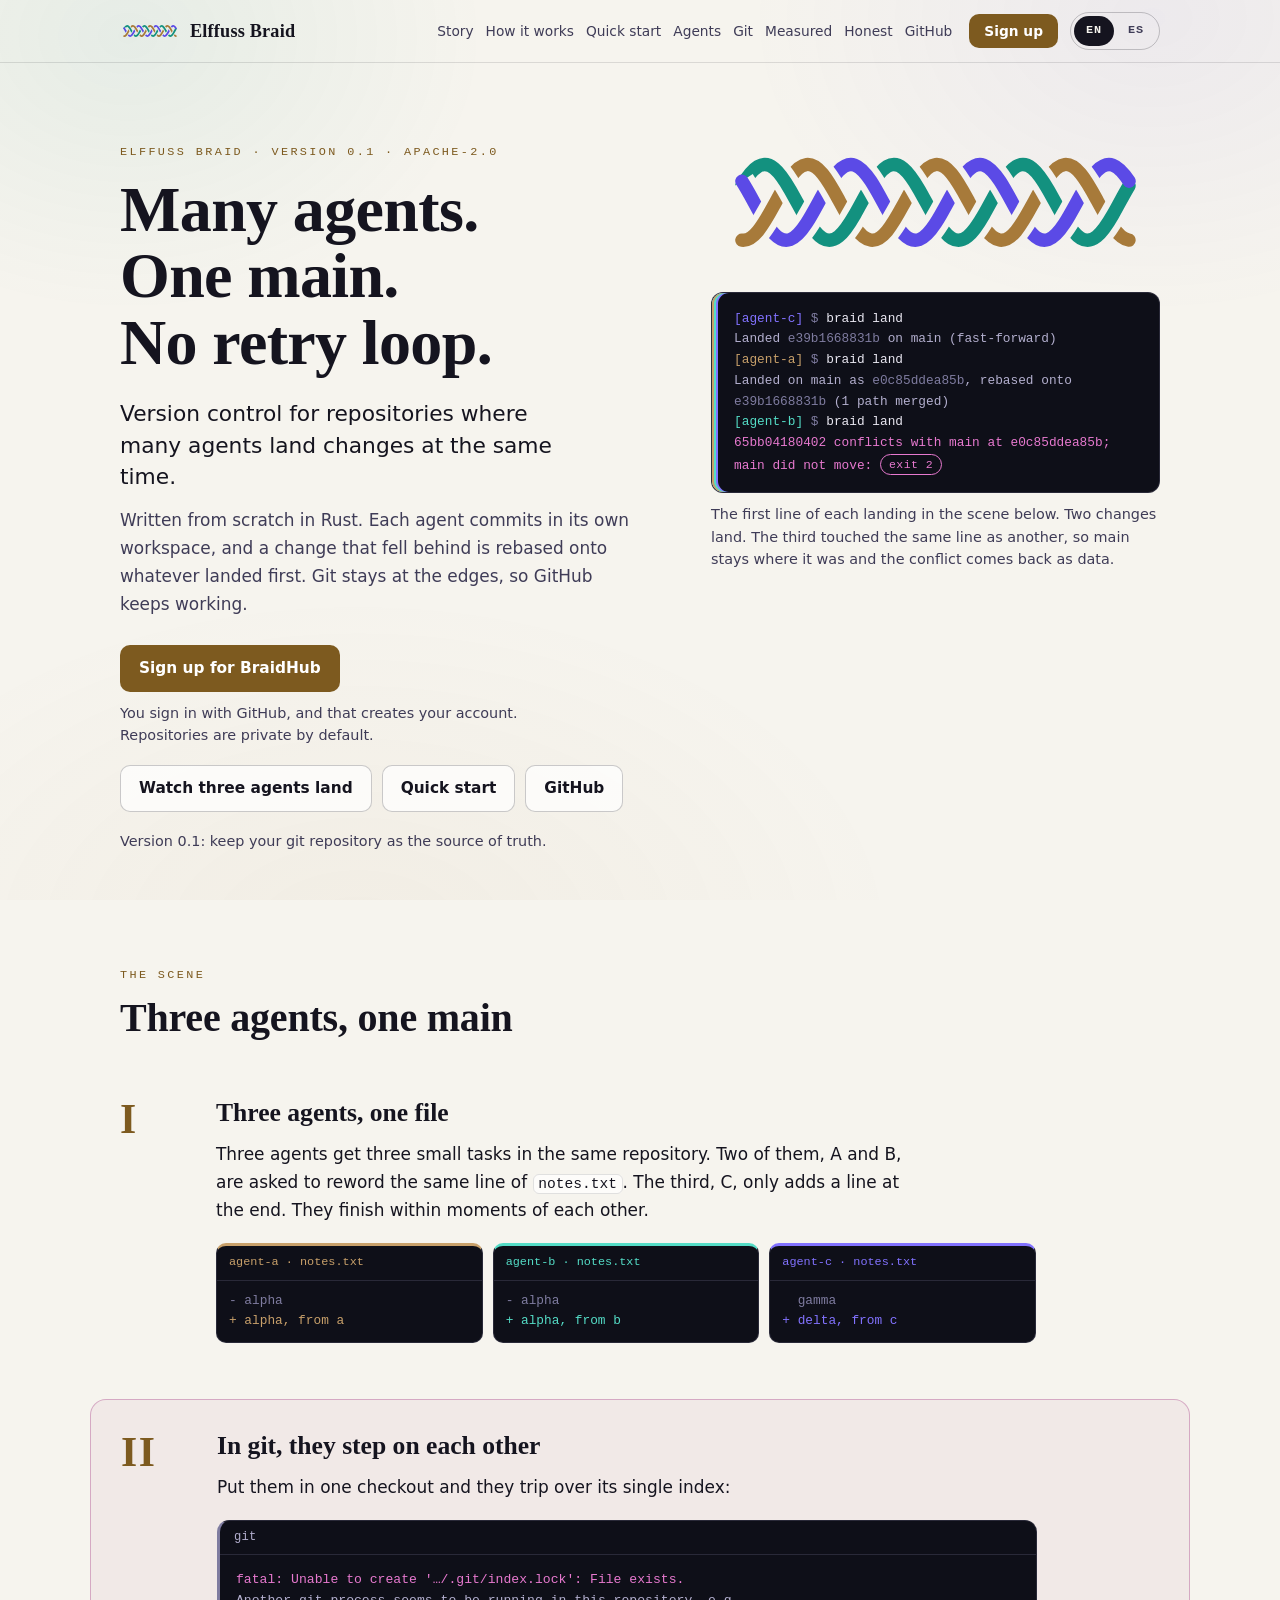
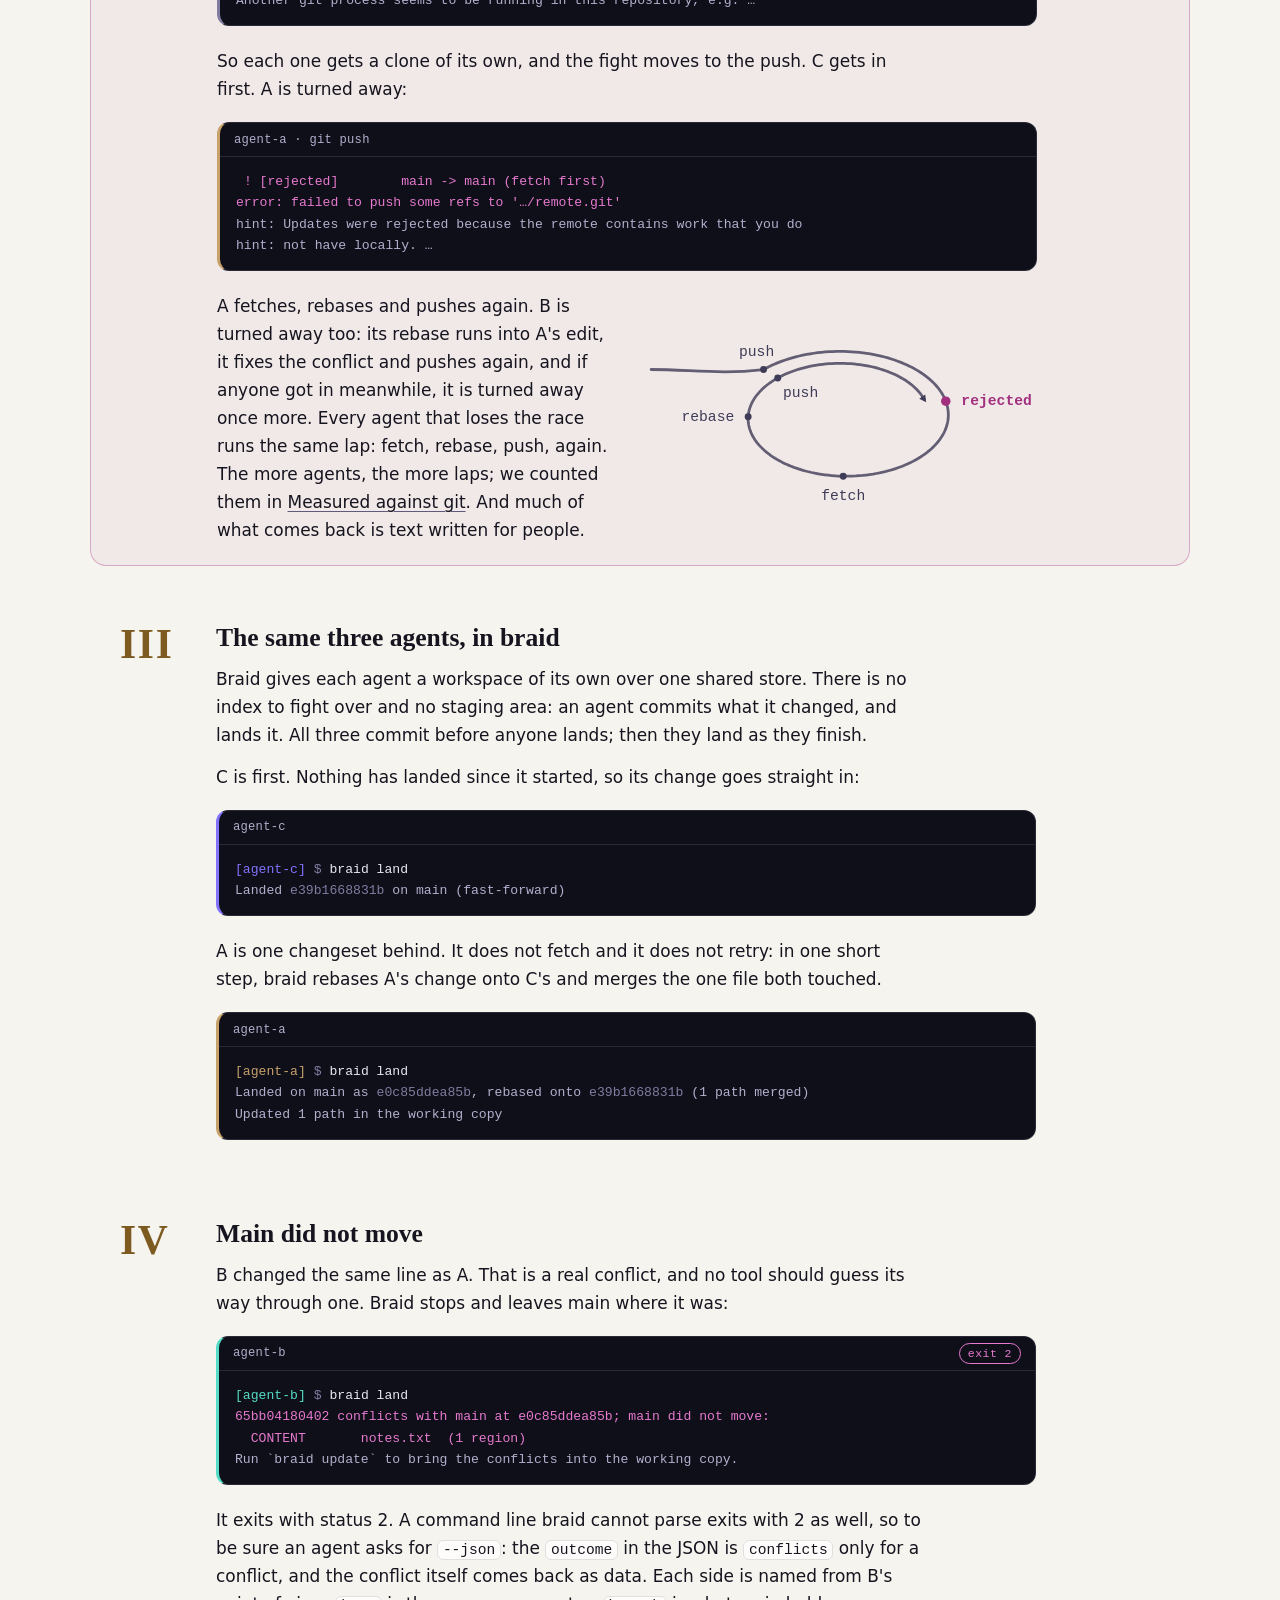
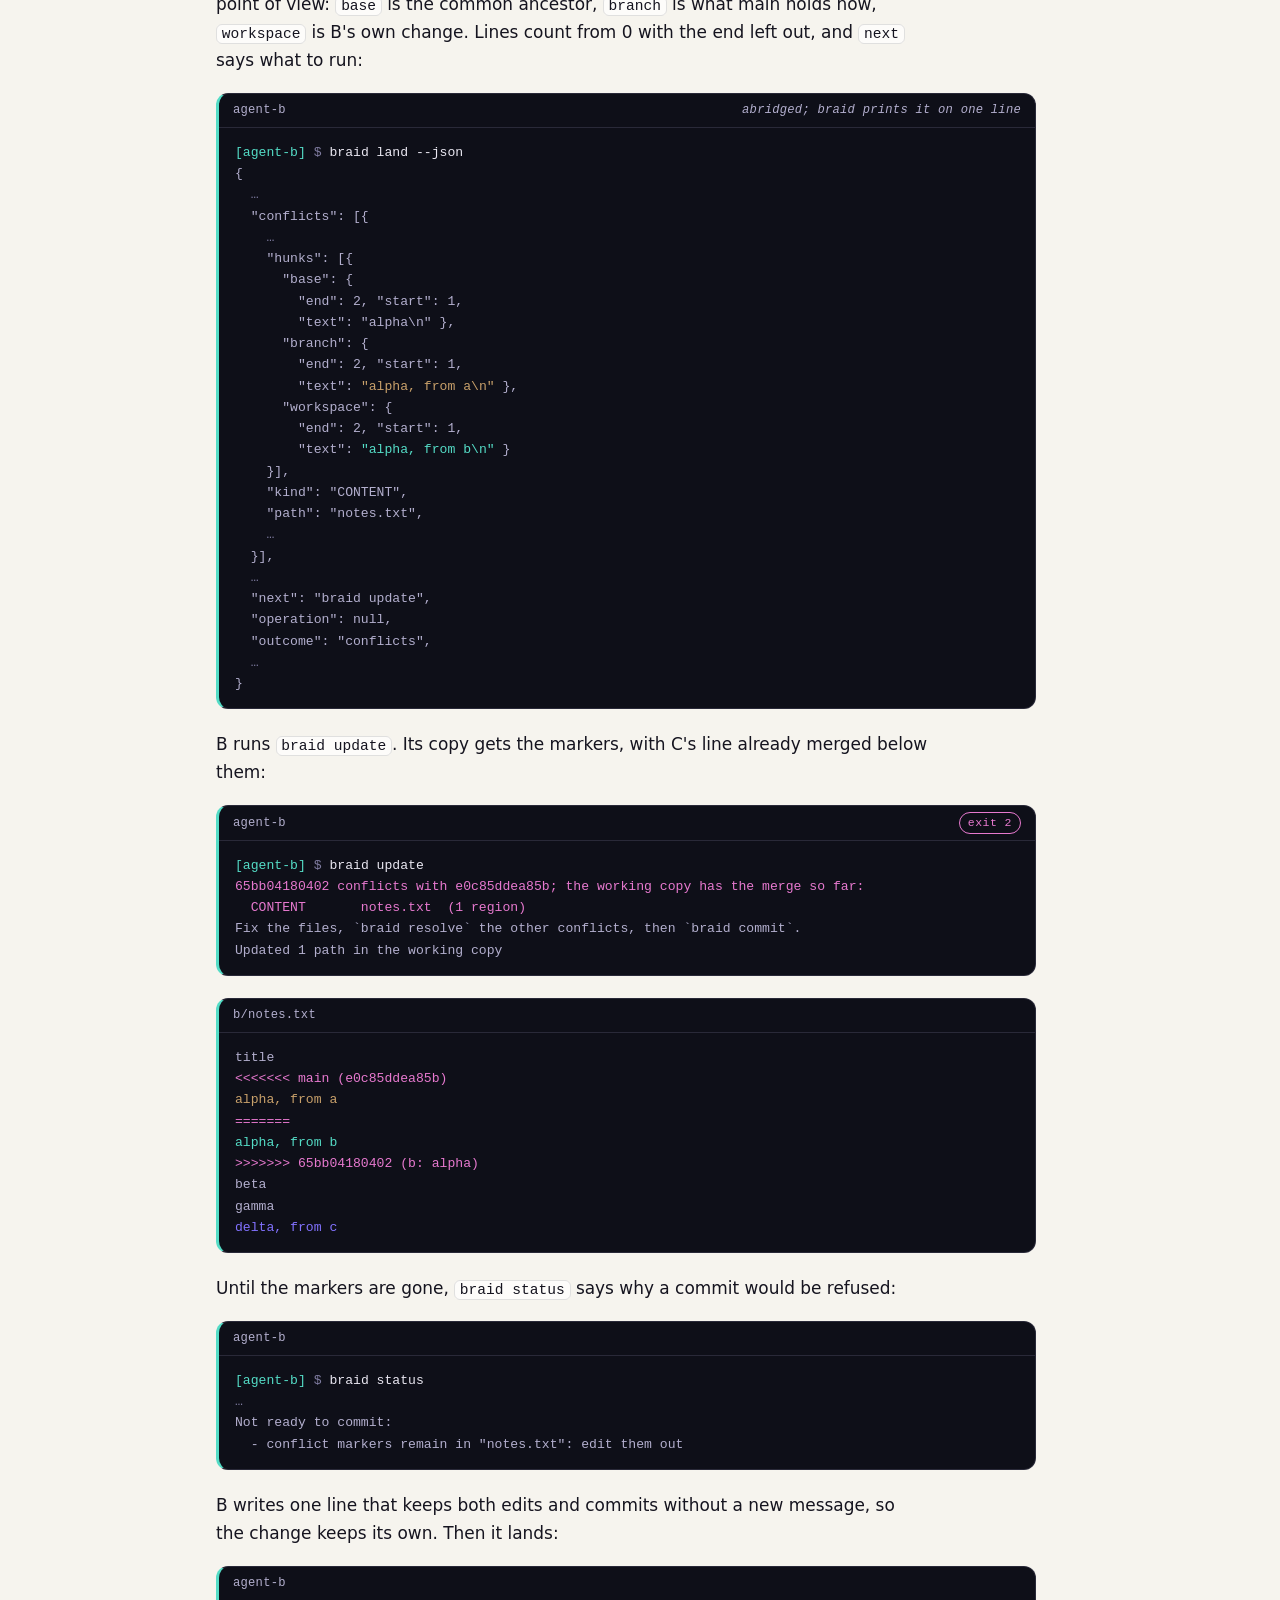
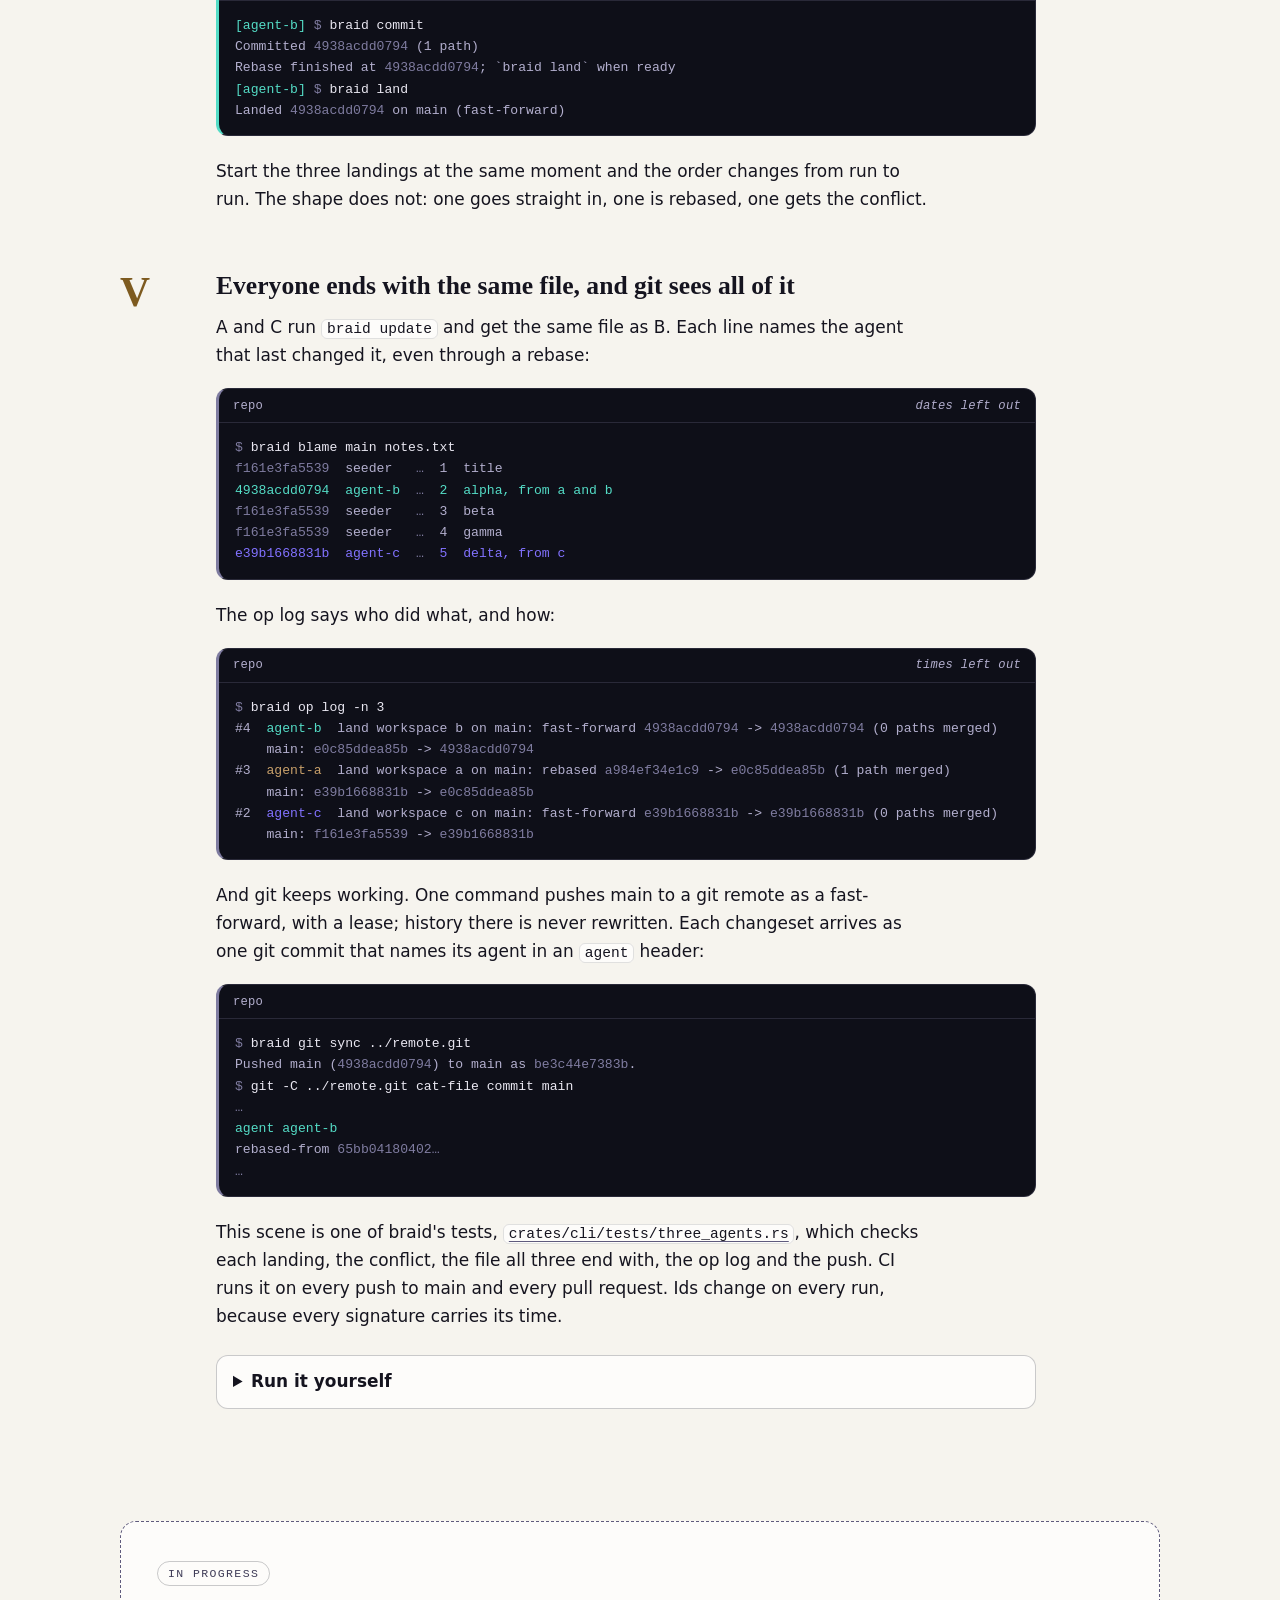
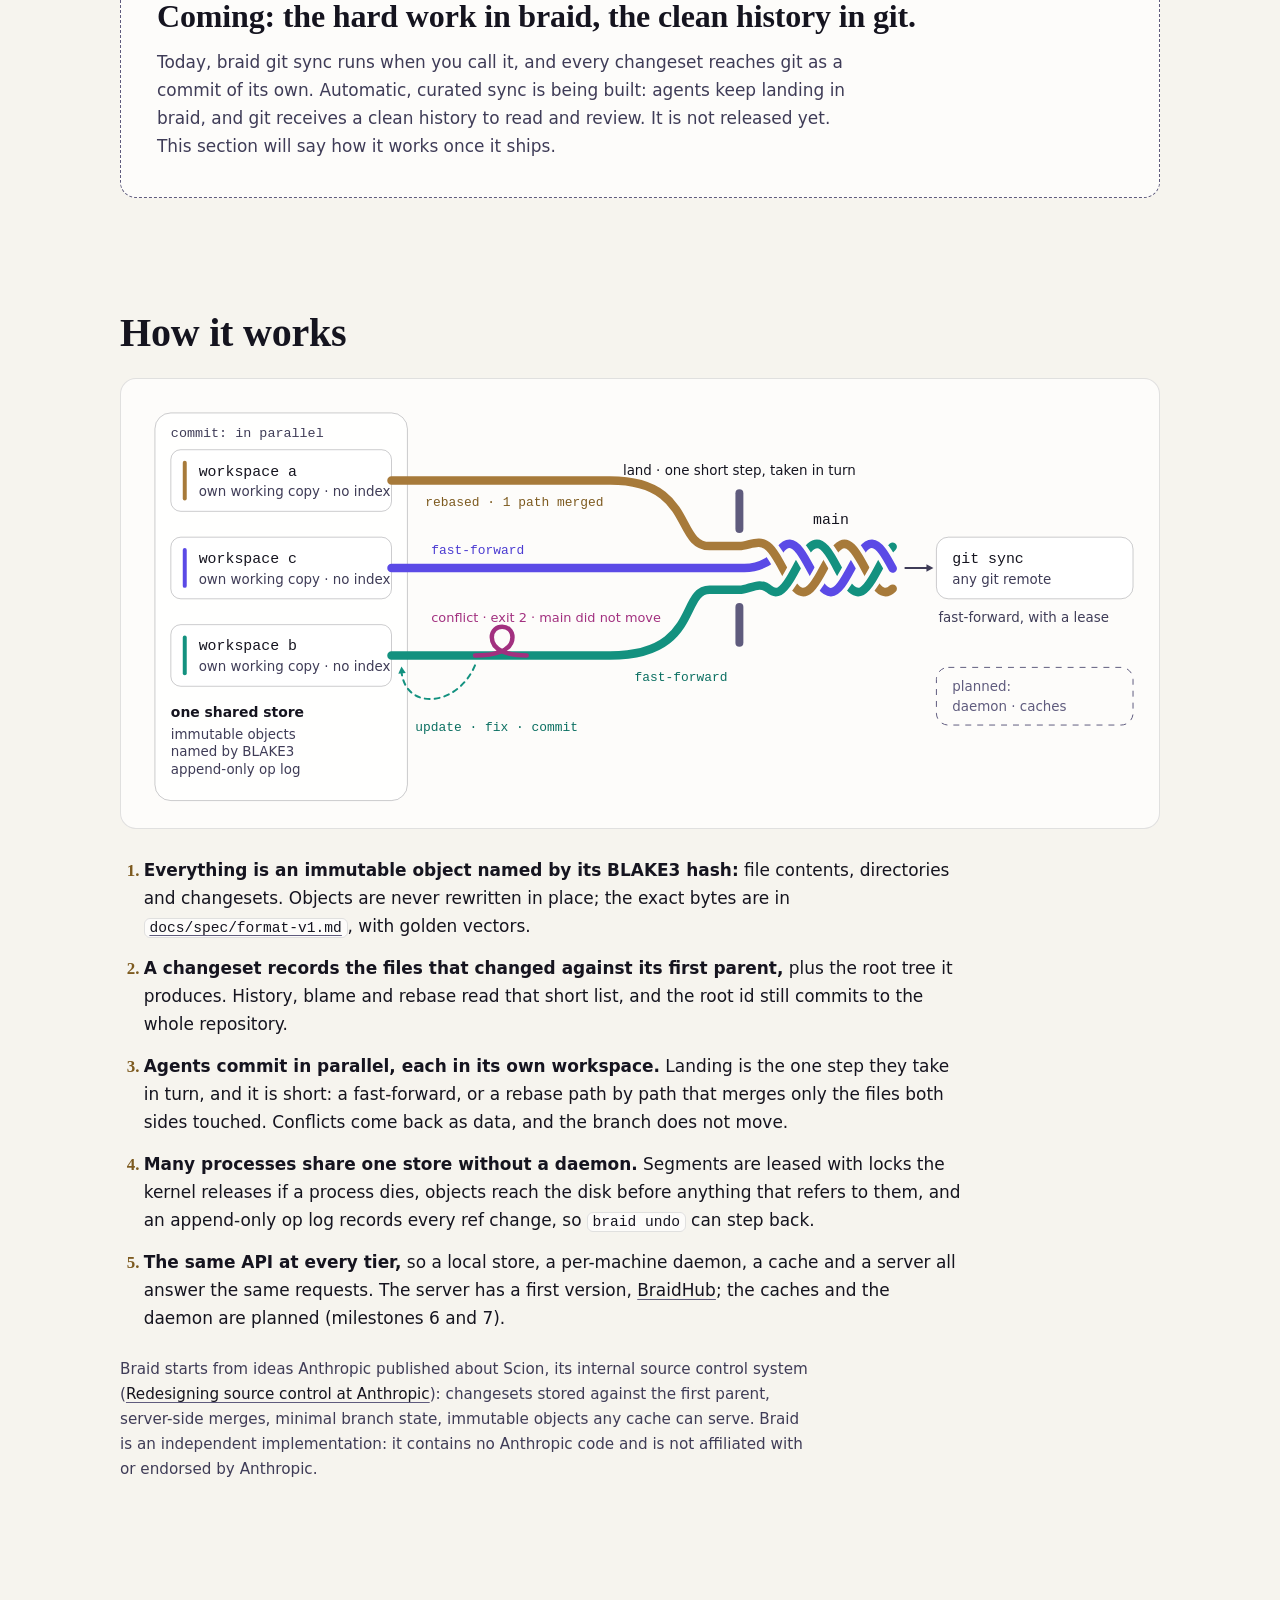
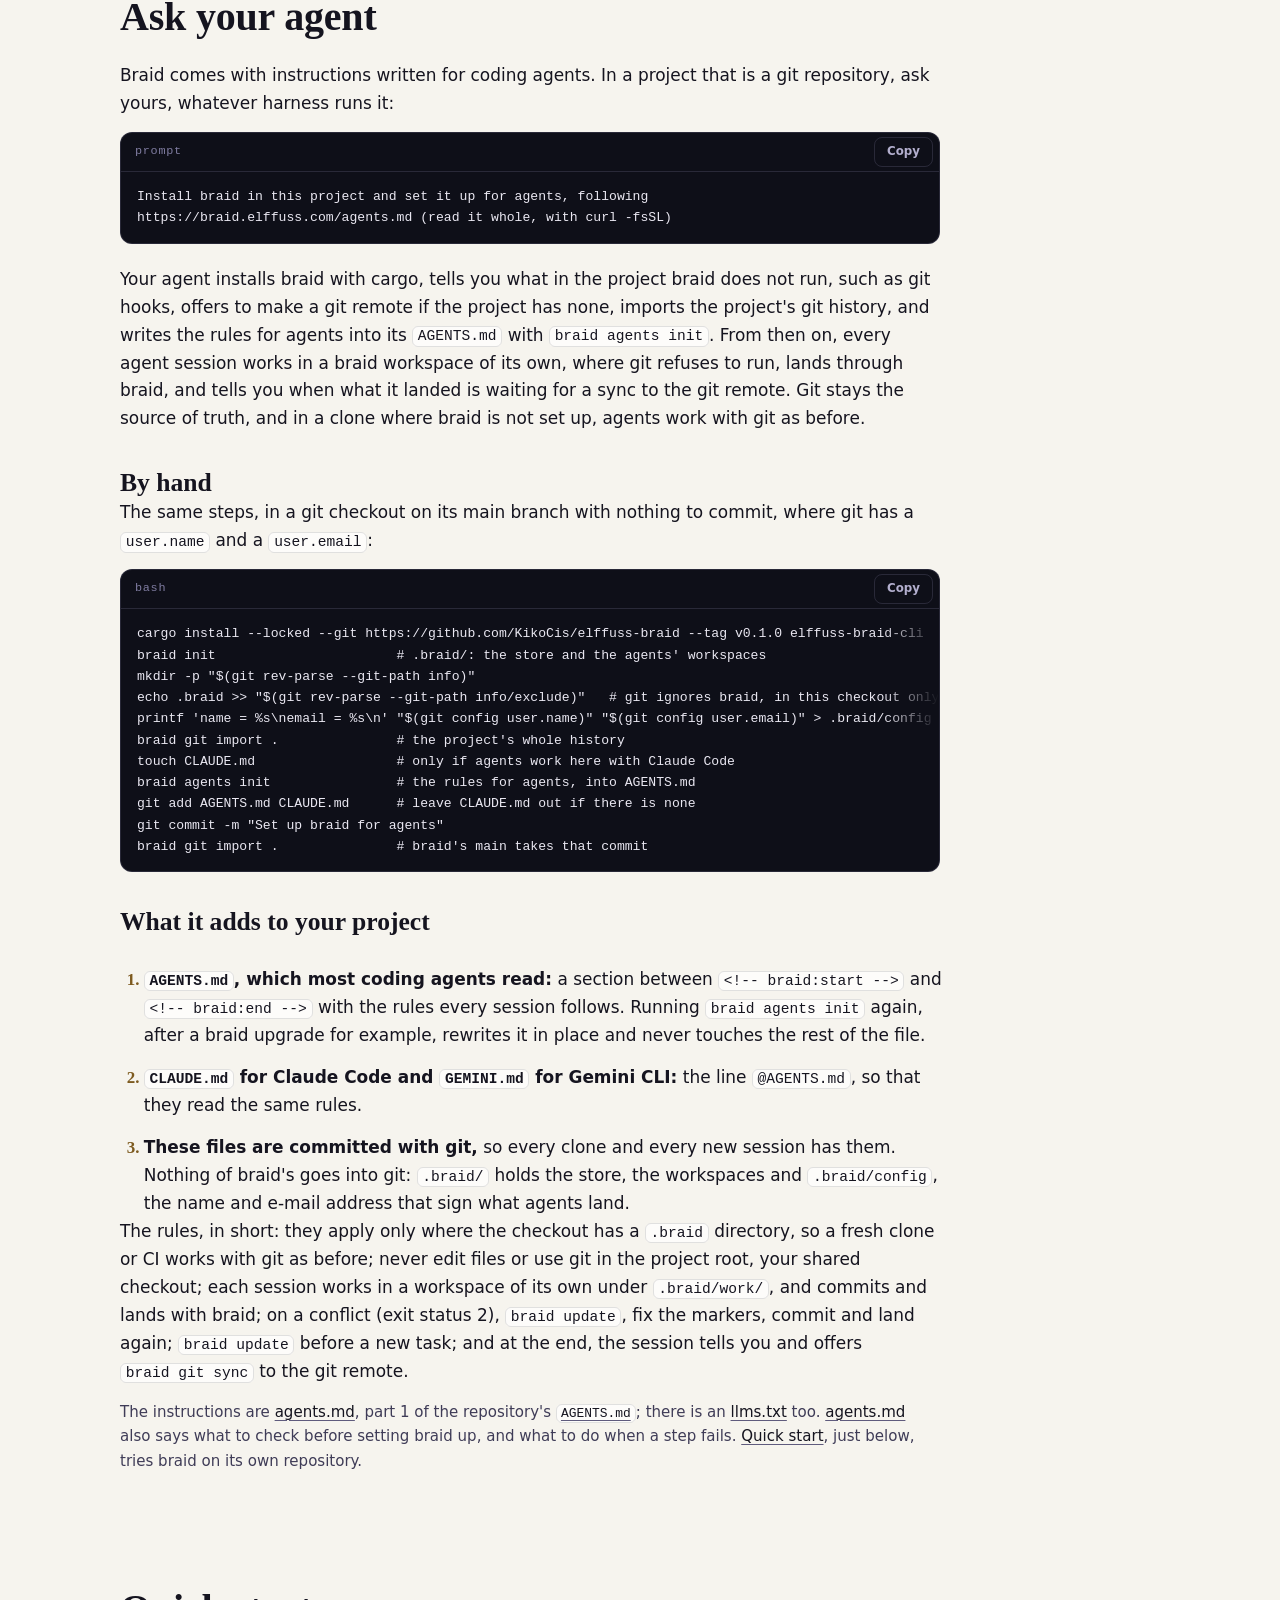
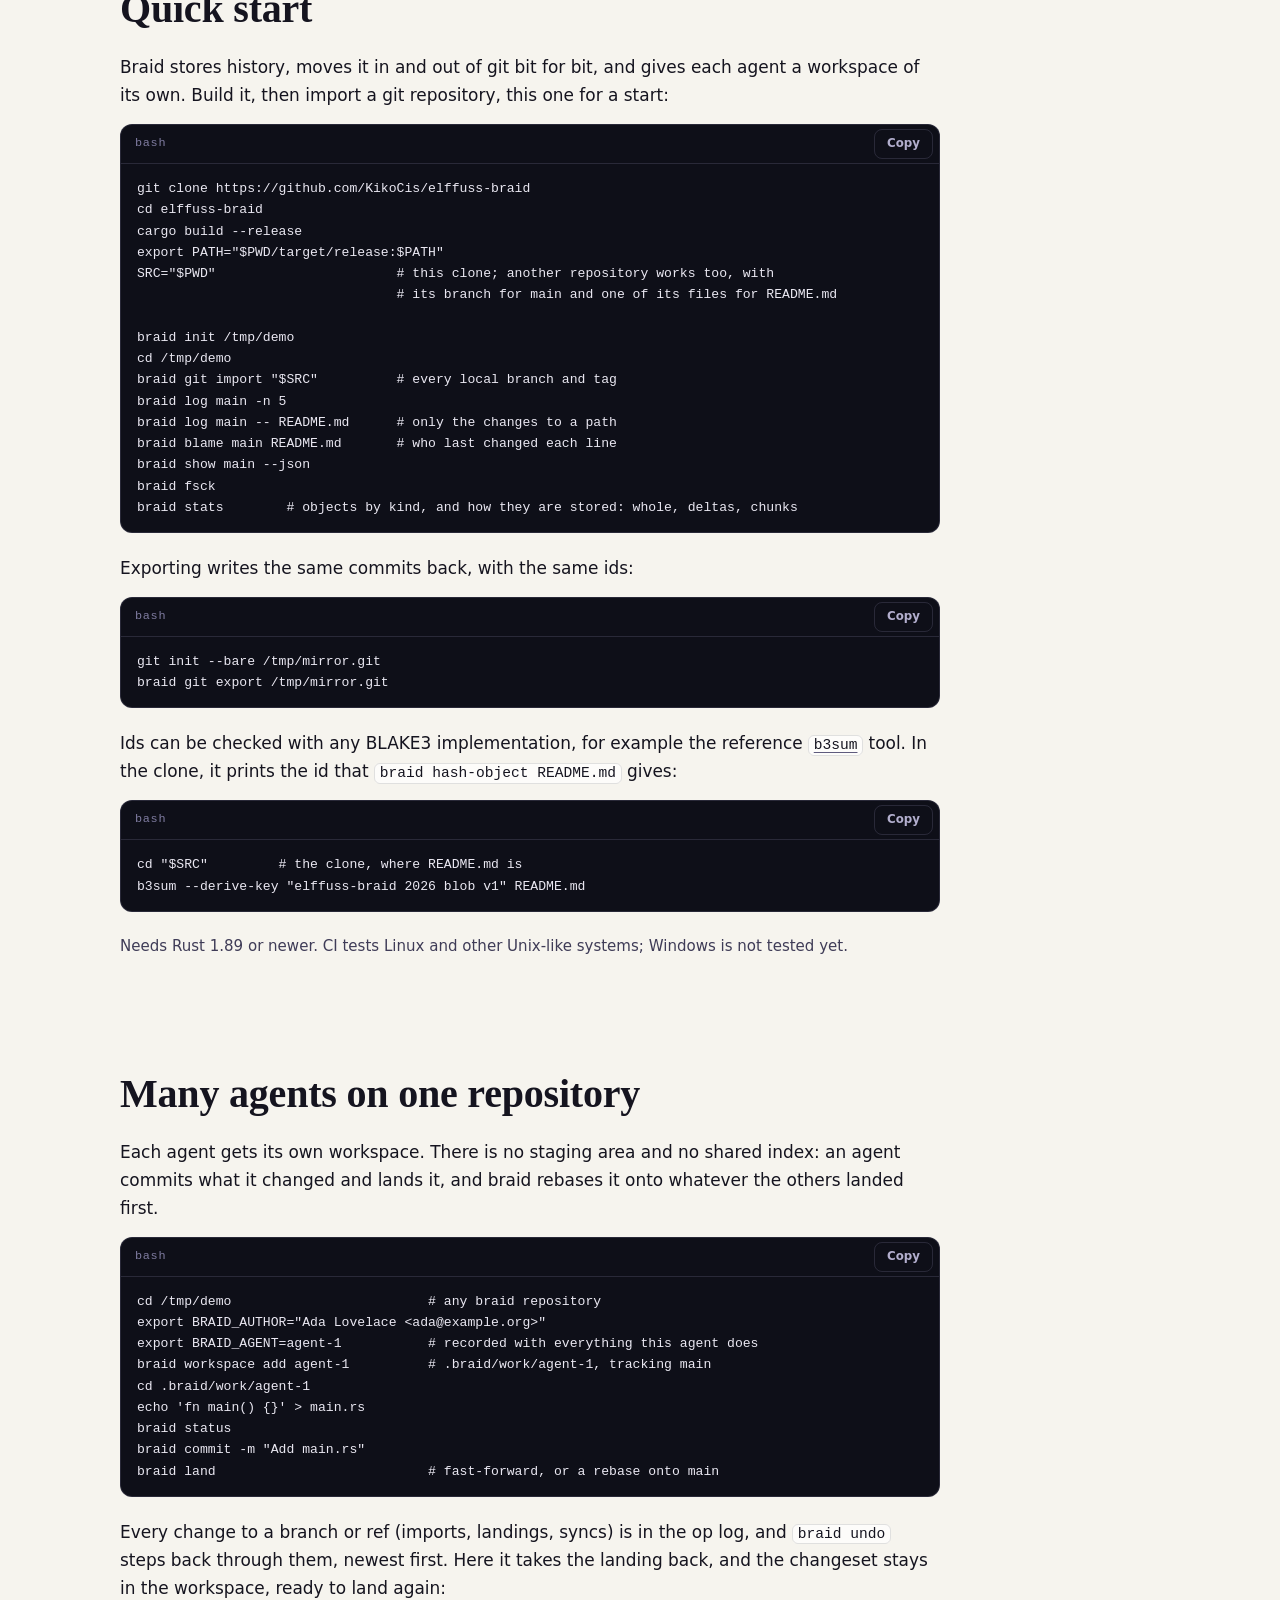
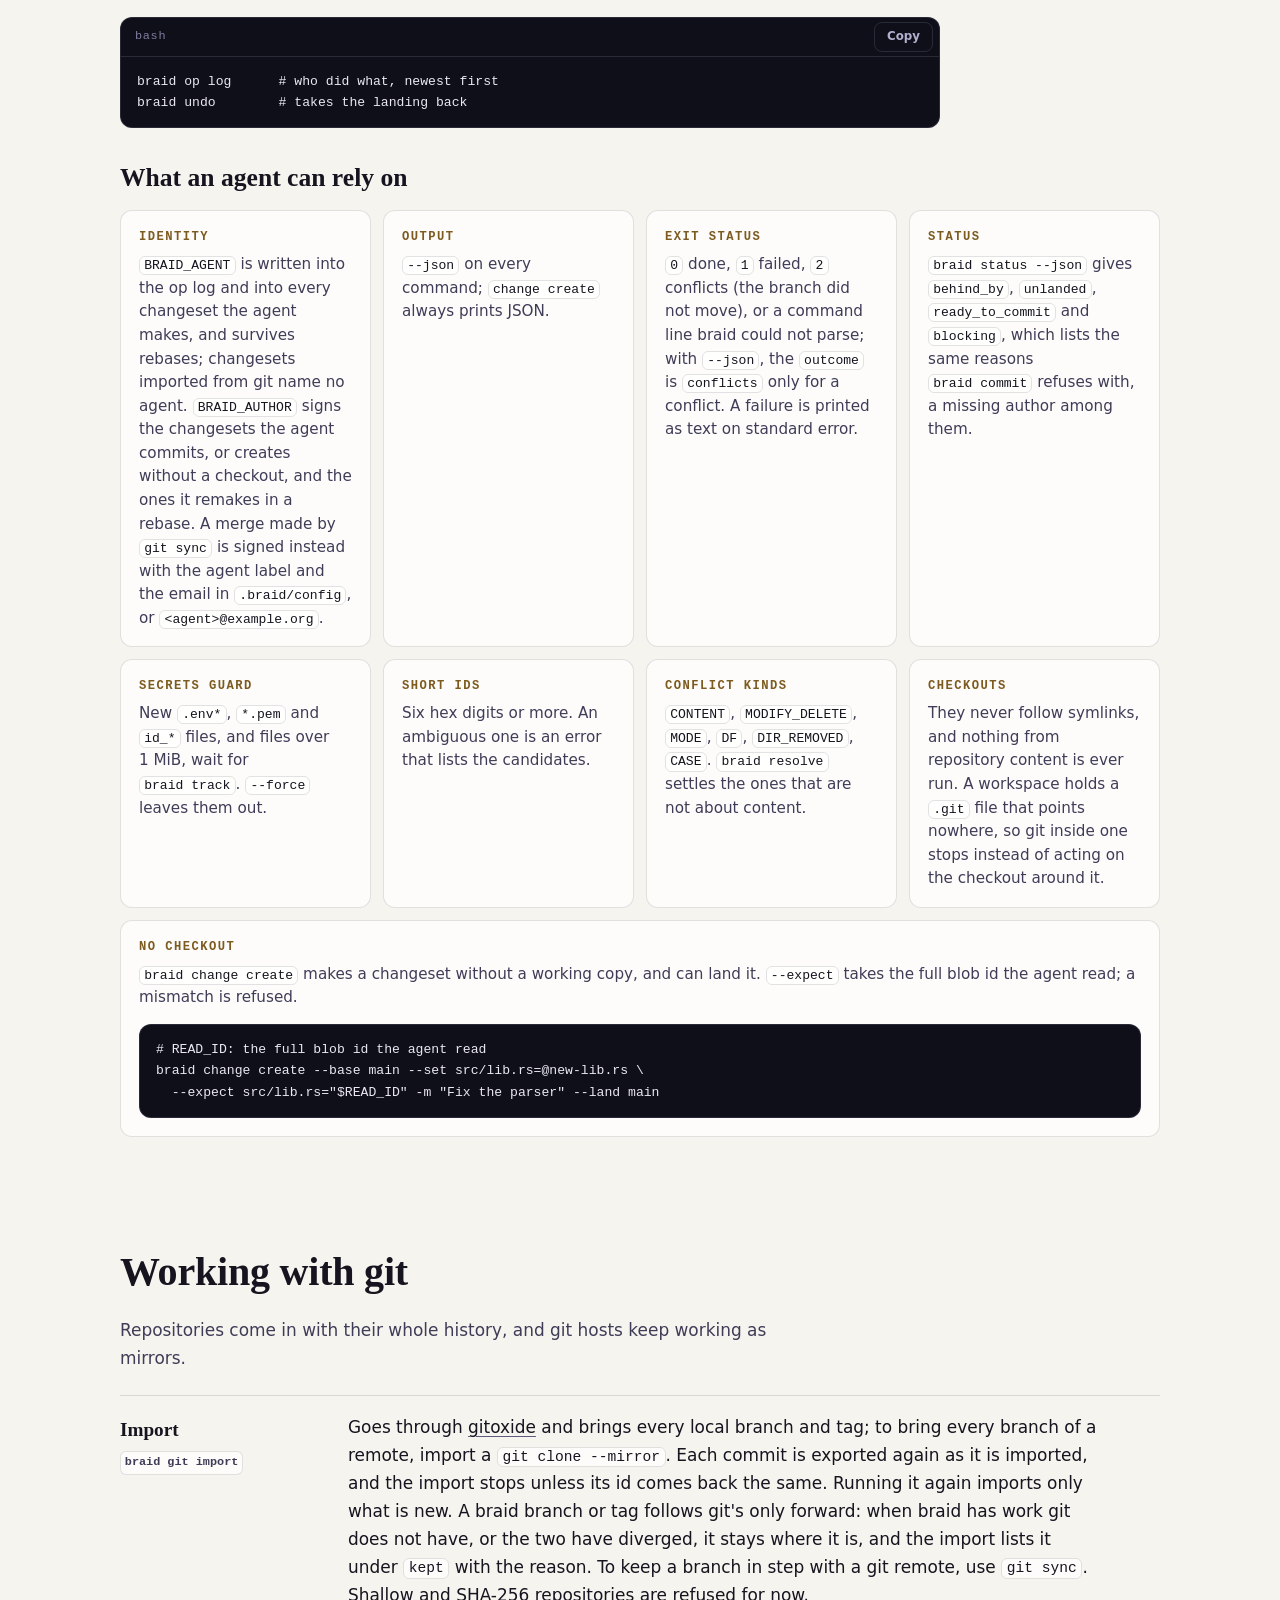
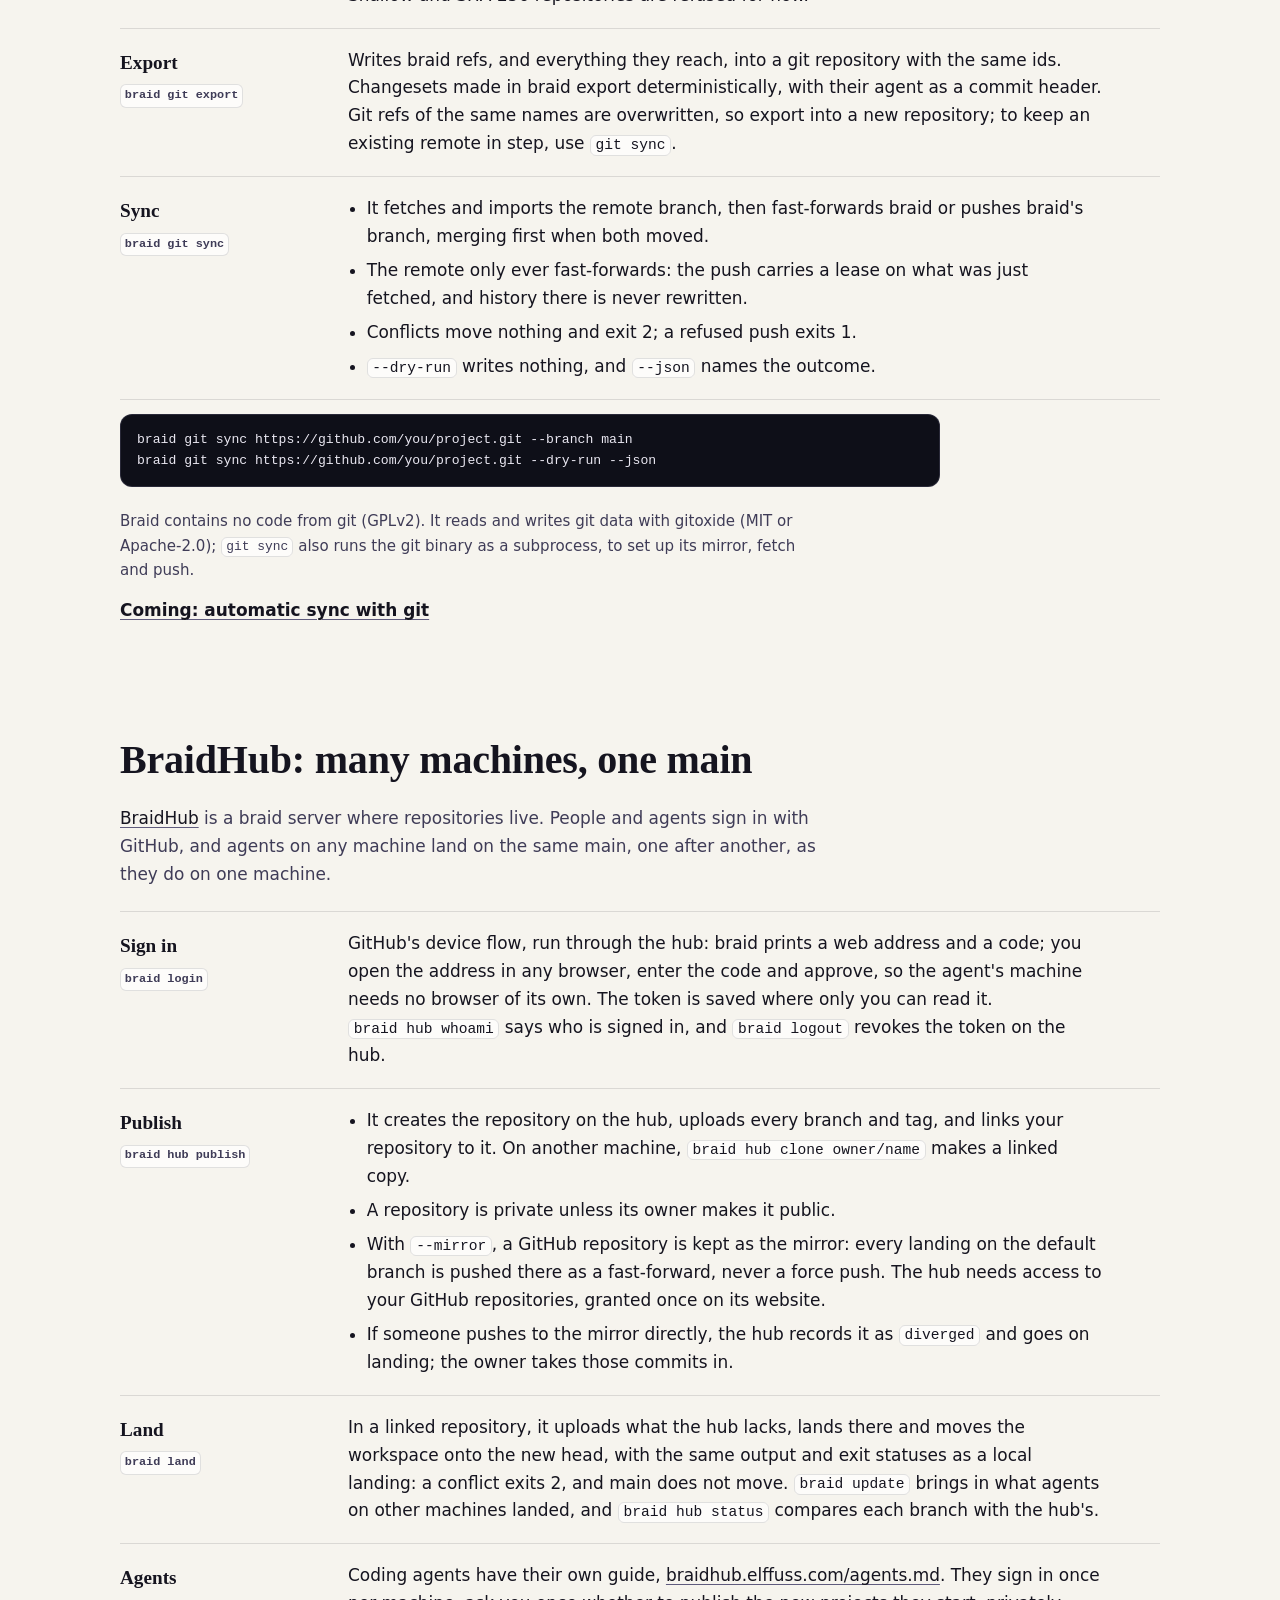
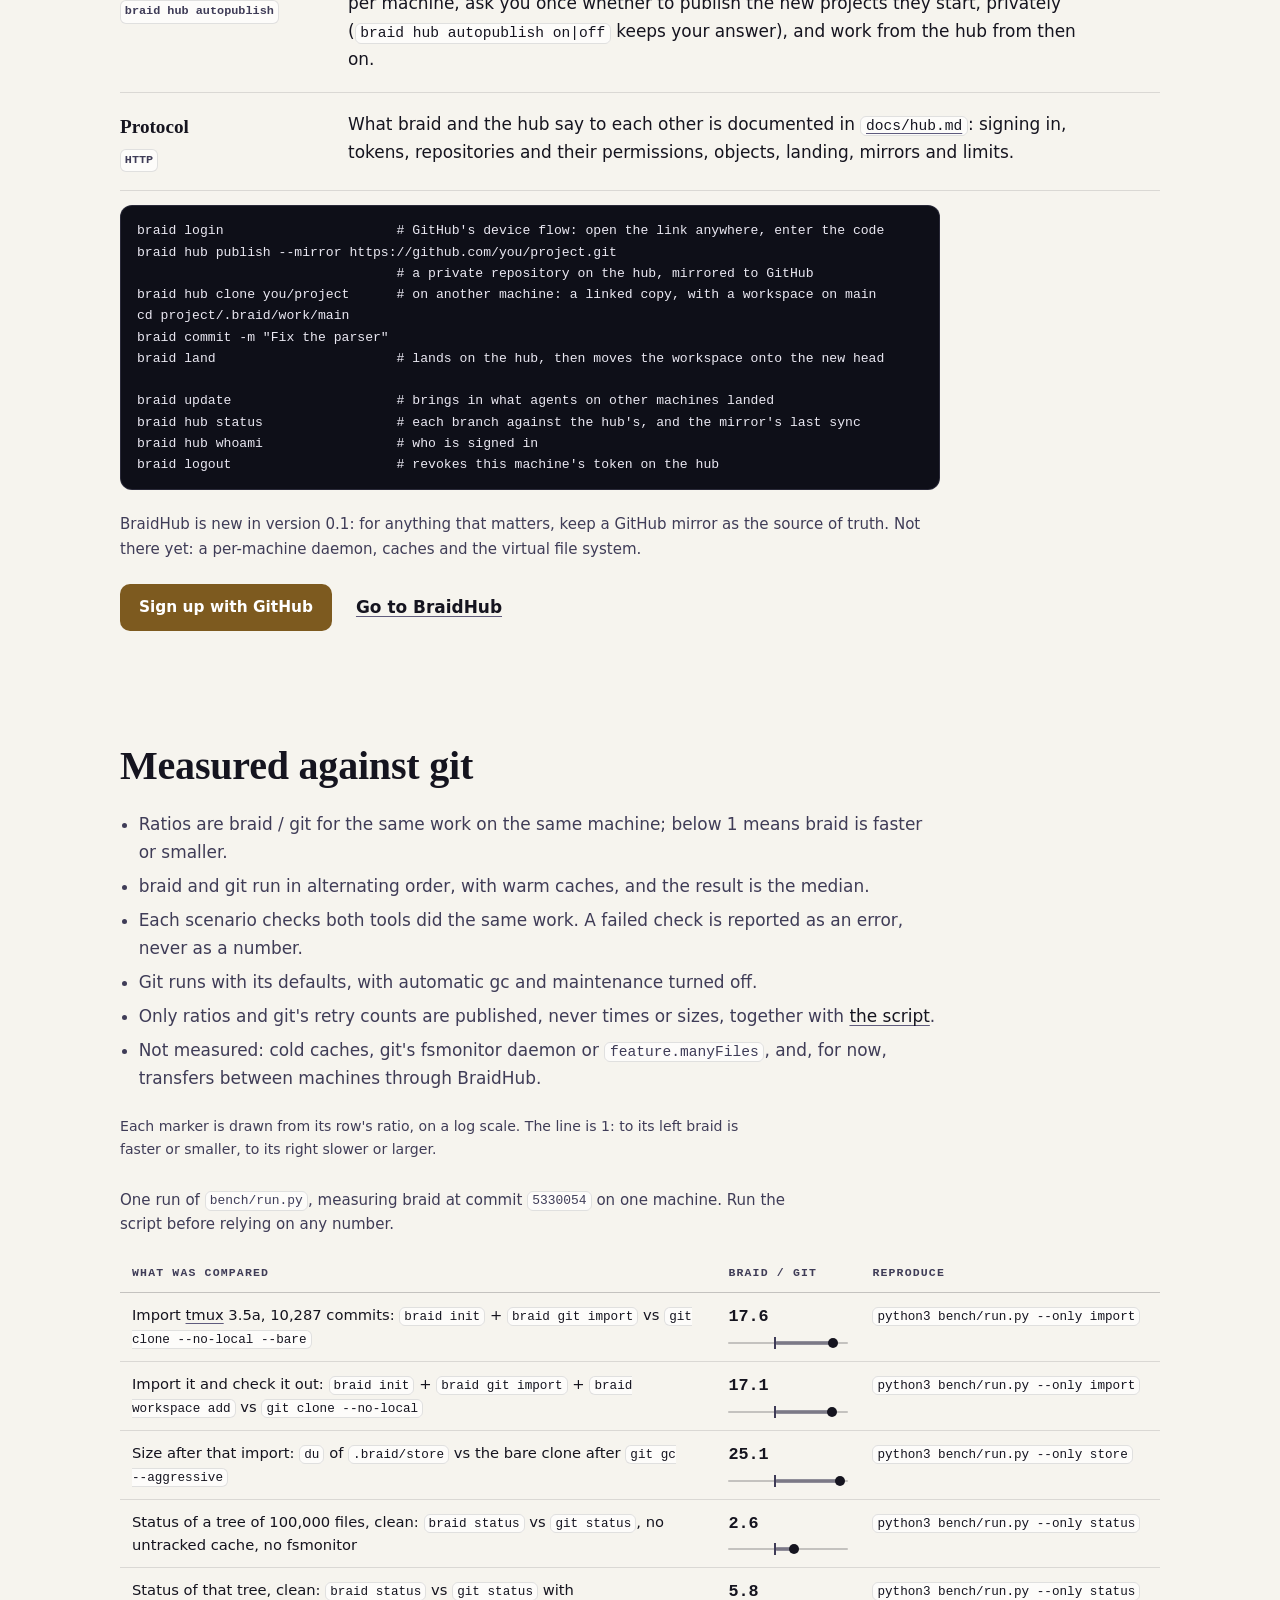
==== commit 6a54f17f: "Version 0.1.0: the BraidHub client and protocol braid now works with a hub. `braid login` signs in w" ====
--- a/site/index.html
+++ b/site/index.html
@@ -6,7 +6,7 @@
 <meta charset="utf-8">
 <meta name="viewport" content="width=device-width, initial-scale=1">
 <title>Elffuss Braid · version control for many agents at once</title>
-<meta name="description" content="Version control for repositories where many AI agents land changes at the same time. Written from scratch in Rust, with git at the edges. Pre-alpha, Apache-2.0.">
+<meta name="description" content="Version control for repositories where many AI agents land changes at the same time. Written from scratch in Rust, with git at the edges. Version 0.1, Apache-2.0.">
 <link rel="canonical" href="https://braid.elffuss.com/">
 <meta name="color-scheme" content="dark light">
 <meta name="theme-color" content="#090a11" media="(prefers-color-scheme: dark)">
@@ -14,7 +14,7 @@
 <meta property="og:type" content="website">
 <meta property="og:site_name" content="Elffuss">
 <meta property="og:title" content="Elffuss Braid">
-<meta property="og:description" content="Version control for repositories where many AI agents land changes at the same time. Written from scratch in Rust, with git at the edges. Pre-alpha, Apache-2.0.">
+<meta property="og:description" content="Version control for repositories where many AI agents land changes at the same time. Written from scratch in Rust, with git at the edges. Version 0.1, Apache-2.0.">
 <meta property="og:url" content="https://braid.elffuss.com/">
 <meta property="og:image" content="https://braid.elffuss.com/og.png">
 <meta property="og:image:type" content="image/png">
@@ -25,7 +25,7 @@
 <meta property="og:locale:alternate" content="es_ES">
 <meta name="twitter:card" content="summary_large_image">
 <meta name="twitter:title" content="Elffuss Braid">
-<meta name="twitter:description" content="Version control for repositories where many AI agents land changes at the same time. Written from scratch in Rust, with git at the edges. Pre-alpha, Apache-2.0.">
+<meta name="twitter:description" content="Version control for repositories where many AI agents land changes at the same time. Written from scratch in Rust, with git at the edges. Version 0.1, Apache-2.0.">
 <meta name="twitter:image" content="https://braid.elffuss.com/og.png">
 <meta name="twitter:image:alt" content="The Elffuss Braid logo and the line Many agents. One main. No retry loop., beside a terminal where three agents commit at once and land in turn, and the third, which changed the same line as the first, gets a conflict while main does not move.">
 <link rel="icon" href="favicon.svg" type="image/svg+xml">
@@ -52,6 +52,7 @@
 <li><a href="https://github.com/KikoCis/elffuss-braid">GitHub</a></li>
 </ul>
 </nav>
+<a class="btn btn-primary btn-head" href="https://braidhub.elffuss.com/login"><span data-l="en" lang="en">Sign up<span class="sr-only"> for BraidHub</span></span><span data-l="es" lang="es">Regístrate<span class="sr-only"> en BraidHub</span></span></a>
 <div class="lang" role="group" aria-label="Language" data-aria-en="Language" data-aria-es="Idioma" hidden>
 <button type="button" data-set-lang="en" lang="en" aria-pressed="true" title="English">EN</button><button type="button" data-set-lang="es" lang="es" aria-pressed="false" title="Español">ES</button>
 </div>
@@ -64,18 +65,23 @@
 <div class="wrap hero-grid">
 <div class="hero-logo"><svg xmlns="http://www.w3.org/2000/svg" viewBox="0 0 320 96" class="logo" role="img" aria-label="Three strands braided together" data-aria-en="Three strands braided together" data-aria-es="Tres hebras trenzadas"><defs><mask id="hl-cut0" maskUnits="userSpaceOnUse" x="0" y="0" width="320" height="96"><rect x="0" y="0" width="320" height="96" fill="#fff"/><path d="M38.67 21.01C41.17 21.11 43.67 22.42 46.17 24.77C48.67 27.12 51.17 30.51 53.67 34.5C56.17 38.49 58.67 43.08 61.17 47.69C63.67 52.3 66.17 56.92 68.67 60.96M84.67 74.99C87.17 74.89 89.67 73.58 92.17 71.23C94.67 68.88 97.17 65.49 99.67 61.5C102.17 57.51 104.67 52.92 107.17 48.31C109.67 43.7 112.17 39.08 114.67 35.04M130.67 21.01C133.17 21.11 135.67 22.42 138.17 24.77C140.67 27.12 143.17 30.51 145.67 34.5C148.17 38.49 150.67 43.08 153.17 47.69C155.67 52.3 158.17 56.92 160.67 60.96M176.67 74.99C179.17 74.89 181.67 73.58 184.17 71.23C186.67 68.88 189.17 65.49 191.67 61.5C194.17 57.51 196.67 52.92 199.17 48.31C201.67 43.7 204.17 39.08 206.67 35.04M222.67 21.01C225.17 21.11 227.67 22.42 230.17 24.77C232.67 27.12 235.17 30.51 237.67 34.5C240.17 38.49 242.67 43.08 245.17 47.69C247.67 52.3 250.17 56.92 252.67 60.96M268.67 74.99C271.11 74.89 273.56 73.64 276 71.38C278.44 69.13 280.89 65.88 283.33 62.03C285.78 58.18 288.22 53.73 290.67 49.23C293.11 44.73 295.56 40.18 298 36.13" fill="none" stroke="#000" stroke-width="18.5" stroke-linecap="butt"/></mask><mask id="hl-cut1" maskUnits="userSpaceOnUse" x="0" y="0" width="320" height="96"><rect x="0" y="0" width="320" height="96" fill="#fff"/><path d="M22 32.94C23.78 35.66 25.56 38.71 27.33 41.91C29.11 45.1 30.89 48.43 32.67 51.68C34.44 54.92 36.22 58.09 38 60.96M54 74.99C56.5 74.89 59 73.58 61.5 71.23C64 68.88 66.5 65.49 69 61.5C71.5 57.51 74 52.92 76.5 48.31C79 43.7 81.5 39.08 84 35.04M100 21.01C102.5 21.11 105 22.42 107.5 24.77C110 27.12 112.5 30.51 115 34.5C117.5 38.49 120 43.08 122.5 47.69C125 52.3 127.5 56.92 130 60.96M146 74.99C148.5 74.89 151 73.58 153.5 71.23C156 68.88 158.5 65.49 161 61.5C163.5 57.51 166 52.92 168.5 48.31C171 43.7 173.5 39.08 176 35.04M192 21.01C194.5 21.11 197 22.42 199.5 24.77C202 27.12 204.5 30.51 207 34.5C209.5 38.49 212 43.08 214.5 47.69C217 52.3 219.5 56.92 222 60.96M238 74.99C240.5 74.89 243 73.58 245.5 71.23C248 68.88 250.5 65.49 253 61.5C255.5 57.51 258 52.92 260.5 48.31C263 43.7 265.5 39.08 268 35.04" fill="none" stroke="#000" stroke-width="18.5" stroke-linecap="butt"/></mask><mask id="hl-cut2" maskUnits="userSpaceOnUse" x="0" y="0" width="320" height="96"><rect x="0" y="0" width="320" height="96" fill="#fff"/><path d="M23.33 74.99C25.83 74.89 28.33 73.58 30.83 71.23C33.33 68.88 35.83 65.49 38.33 61.5C40.83 57.51 43.33 52.92 45.83 48.31C48.33 43.7 50.83 39.08 53.33 35.04M69.33 21.01C71.83 21.11 74.33 22.42 76.83 24.77C79.33 27.12 81.83 30.51 84.33 34.5C86.83 38.49 89.33 43.08 91.83 47.69C94.33 52.3 96.83 56.92 99.33 60.96M115.33 74.99C117.83 74.89 120.33 73.58 122.83 71.23C125.33 68.88 127.83 65.49 130.33 61.5C132.83 57.51 135.33 52.92 137.83 48.31C140.33 43.7 142.83 39.08 145.33 35.04M161.33 21.01C163.83 21.11 166.33 22.42 168.83 24.77C171.33 27.12 173.83 30.51 176.33 34.5C178.83 38.49 181.33 43.08 183.83 47.69C186.33 52.3 188.83 56.92 191.33 60.96M207.33 74.99C209.83 74.89 212.33 73.58 214.83 71.23C217.33 68.88 219.83 65.49 222.33 61.5C224.83 57.51 227.33 52.92 229.83 48.31C232.33 43.7 234.83 39.08 237.33 35.04M253.33 21.01C255.83 21.11 258.33 22.42 260.83 24.77C263.33 27.12 265.83 30.51 268.33 34.5C270.83 38.49 273.33 43.08 275.83 47.69C278.33 52.3 280.83 56.92 283.33 60.96" fill="none" stroke="#000" stroke-width="18.5" stroke-linecap="butt"/></mask></defs><path d="M22 74.94C25.83 75.42 29.67 73 33.5 68.35C37.33 63.7 41.17 56.89 45 49.84C48.83 42.79 52.67 35.58 56.5 30.26C60.33 24.93 64.17 21.55 68 21.06C71.83 20.58 75.67 23 79.5 27.65C83.33 32.3 87.17 39.11 91 46.16C94.83 53.21 98.67 60.42 102.5 65.74C106.33 71.07 110.17 74.45 114 74.94C117.83 75.42 121.67 73 125.5 68.35C129.33 63.7 133.17 56.89 137 49.84C140.83 42.79 144.67 35.58 148.5 30.26C152.33 24.93 156.17 21.55 160 21.06C163.83 20.58 167.67 23 171.5 27.65C175.33 32.3 179.17 39.11 183 46.16C186.83 53.21 190.67 60.42 194.5 65.74C198.33 71.07 202.17 74.45 206 74.94C209.83 75.42 213.67 73 217.5 68.35C221.33 63.7 225.17 56.89 229 49.84C232.83 42.79 236.67 35.58 240.5 30.26C244.33 24.93 248.17 21.55 252 21.06C255.83 20.58 259.67 23 263.5 27.65C267.33 32.3 271.17 39.11 275 46.16C278.83 53.21 282.67 60.42 286.5 65.74C290.33 71.07 294.17 74.45 298 74.94" fill="none" class="sa" stroke-width="9.5" stroke-linecap="round" stroke-linejoin="round" mask="url(#hl-cut0)" pathLength="1"/><path d="M22 36.13C25.83 29.78 29.67 24.75 33.5 22.46C37.33 20.17 41.17 20.64 45 23.75C48.83 26.86 52.67 32.56 56.5 39.25C60.33 45.94 64.17 53.52 68 59.87C71.83 66.22 75.67 71.25 79.5 73.54C83.33 75.83 87.17 75.36 91 72.25C94.83 69.14 98.67 63.44 102.5 56.75C106.33 50.06 110.17 42.48 114 36.13C117.83 29.78 121.67 24.75 125.5 22.46C129.33 20.17 133.17 20.64 137 23.75C140.83 26.86 144.67 32.56 148.5 39.25C152.33 45.94 156.17 53.52 160 59.87C163.83 66.22 167.67 71.25 171.5 73.54C175.33 75.83 179.17 75.36 183 72.25C186.83 69.14 190.67 63.44 194.5 56.75C198.33 50.06 202.17 42.48 206 36.13C209.83 29.78 213.67 24.75 217.5 22.46C221.33 20.17 225.17 20.64 229 23.75C232.83 26.86 236.67 32.56 240.5 39.25C244.33 45.94 248.17 53.52 252 59.87C255.83 66.22 259.67 71.25 263.5 73.54C267.33 75.83 271.17 75.36 275 72.25C278.83 69.14 282.67 63.44 286.5 56.75C290.33 50.06 294.17 42.48 298 36.13" fill="none" class="sb" stroke-width="9.5" stroke-linecap="round" stroke-linejoin="round" mask="url(#hl-cut1)" pathLength="1"/><path d="M22 32.94C25.83 38.8 29.67 46.26 33.5 53.19C37.33 60.13 41.17 66.46 45 70.41C48.83 74.35 52.67 75.86 56.5 74.5C60.33 73.14 64.17 68.93 68 63.06C71.83 57.2 75.67 49.74 79.5 42.81C83.33 35.87 87.17 29.54 91 25.59C94.83 21.65 98.67 20.14 102.5 21.5C106.33 22.86 110.17 27.07 114 32.94C117.83 38.8 121.67 46.26 125.5 53.19C129.33 60.13 133.17 66.46 137 70.41C140.83 74.35 144.67 75.86 148.5 74.5C152.33 73.14 156.17 68.93 160 63.06C163.83 57.2 167.67 49.74 171.5 42.81C175.33 35.87 179.17 29.54 183 25.59C186.83 21.65 190.67 20.14 194.5 21.5C198.33 22.86 202.17 27.07 206 32.94C209.83 38.8 213.67 46.26 217.5 53.19C221.33 60.13 225.17 66.46 229 70.41C232.83 74.35 236.67 75.86 240.5 74.5C244.33 73.14 248.17 68.93 252 63.06C255.83 57.2 259.67 49.74 263.5 42.81C267.33 35.87 271.17 29.54 275 25.59C278.83 21.65 282.67 20.14 286.5 21.5C290.33 22.86 294.17 27.07 298 32.94" fill="none" class="sc" stroke-width="9.5" stroke-linecap="round" stroke-linejoin="round" mask="url(#hl-cut2)" pathLength="1"/></svg></div>
 <div class="hero-copy">
-<p class="eyebrow"><span data-l="en" lang="en">Elffuss Braid · <span class="nw">pre-alpha</span> <span class="nw">· Apache-2.0</span></span><span data-l="es" lang="es">Elffuss Braid · <span class="nw">pre-alfa</span> <span class="nw">· Apache-2.0</span></span></p>
+<p class="eyebrow"><span data-l="en" lang="en">Elffuss Braid · <span class="nw">version 0.1</span> <span class="nw">· Apache-2.0</span></span><span data-l="es" lang="es">Elffuss Braid · <span class="nw">versión 0.1</span> <span class="nw">· Apache-2.0</span></span></p>
 <h1 id="hero-title"><span data-l="en" lang="en"><span class="nw">Many agents.</span> <span class="nw">One main.</span> <span class="nw">No retry loop.</span></span><span data-l="es" lang="es"><span class="nw">Muchos agentes.</span> <span class="nw">Un solo main.</span> <span class="nw">Sin reintentos.</span></span></h1>
 <p class="pitch" data-l="en" lang="en">Version control for repositories where many agents land changes at the same time.</p>
 <p class="pitch" data-l="es" lang="es">Control de versiones para repositorios en los que muchos agentes aterrizan cambios a la vez.</p>
 <p class="sub" data-l="en" lang="en">Written from scratch in Rust. Each agent commits in its own workspace, and a change that fell behind is rebased onto whatever landed first. Git stays at the edges, so GitHub keeps working.</p>
 <p class="sub" data-l="es" lang="es">Escrito desde cero en Rust. Cada agente hace commit en su propio espacio de trabajo, y si un cambio se ha quedado atrás, braid le hace rebase sobre lo que haya aterrizado antes. Git se queda en los bordes, así que GitHub sigue funcionando.</p>
+<div class="signup">
+<a class="btn btn-primary" href="https://braidhub.elffuss.com/login"><span data-l="en" lang="en">Sign up for BraidHub</span><span data-l="es" lang="es">Regístrate en BraidHub</span></a>
+<p class="signup-note" data-l="en" lang="en">You sign in with GitHub, and that creates your account. Repositories are private by default.</p>
+<p class="signup-note" data-l="es" lang="es">Entras con GitHub y en ese momento se crea tu cuenta. Los repositorios son privados por defecto.</p>
+</div>
 <div class="cta">
-<a class="btn btn-primary" href="#story"><span data-l="en" lang="en">Watch three agents land</span><span data-l="es" lang="es">Mira cómo aterrizan tres agentes</span></a>
+<a class="btn" href="#story"><span data-l="en" lang="en">Watch three agents land</span><span data-l="es" lang="es">Mira cómo aterrizan tres agentes</span></a>
 <a class="btn" href="#start"><span data-l="en" lang="en">Quick start</span><span data-l="es" lang="es">Primeros pasos</span></a>
 <a class="btn" href="https://github.com/KikoCis/elffuss-braid">GitHub</a>
 </div>
-<p class="fine"><span data-l="en" lang="en">Pre-alpha. Keep your git repository as the source of truth.</span><span data-l="es" lang="es">Pre-alfa: tu repositorio de git sigue siendo la fuente de verdad.</span></p>
+<p class="fine"><span data-l="en" lang="en">Version 0.1: keep your git repository as the source of truth.</span><span data-l="es" lang="es">Versión 0.1: tu repositorio de git sigue siendo la fuente de verdad.</span></p>
 </div>
 <figure class="hero-card">
 <div class="term term-hero" lang="en">
@@ -357,8 +363,8 @@
 <h2 id="how-title"><span data-l="en" lang="en">How it works</span><span data-l="es" lang="es">Cómo funciona</span></h2>
 </div>
 <figure class="diagram">
-<svg class="dgm dgm-wide" viewBox="0 0 1000 408" xmlns="http://www.w3.org/2000/svg" aria-hidden="true" focusable="false"><rect class="band" x="12" y="12" width="254" height="390" rx="16"/><text class="lb mono dim" font-size="13.5"><tspan data-l="en" lang="en" x="28" y="36">commit: in parallel</tspan><tspan data-l="es" lang="es" x="28" y="36">commit: en paralelo</tspan></text><rect class="card" x="28" y="49" width="222" height="62" rx="10"/><rect class="acc-a" x="40" y="60" width="4" height="40" rx="2"/><text class="lb mono hi" font-size="15"><tspan x="56" y="75">workspace a</tspan></text><text class="lb dim" font-size="13.5"><tspan data-l="en" lang="en" x="56" y="96">own working copy · no index</tspan><tspan data-l="es" lang="es" x="56" y="96">su propia copia · sin índice</tspan></text><rect class="card" x="28" y="137" width="222" height="62" rx="10"/><rect class="acc-c" x="40" y="148" width="4" height="40" rx="2"/><text class="lb mono hi" font-size="15"><tspan x="56" y="163">workspace c</tspan></text><text class="lb dim" font-size="13.5"><tspan data-l="en" lang="en" x="56" y="184">own working copy · no index</tspan><tspan data-l="es" lang="es" x="56" y="184">su propia copia · sin índice</tspan></text><rect class="card" x="28" y="225" width="222" height="62" rx="10"/><rect class="acc-b" x="40" y="236" width="4" height="40" rx="2"/><text class="lb mono hi" font-size="15"><tspan x="56" y="251">workspace b</tspan></text><text class="lb dim" font-size="13.5"><tspan data-l="en" lang="en" x="56" y="272">own working copy · no index</tspan><tspan data-l="es" lang="es" x="56" y="272">su propia copia · sin índice</tspan></text><text class="lb hi strong" font-size="14"><tspan data-l="en" lang="en" x="28" y="318">one shared store</tspan><tspan data-l="es" lang="es" x="28" y="318">un almacén compartido</tspan></text><text class="lb dim" font-size="13.5"><tspan data-l="en" lang="en" x="28" y="340">immutable objects</tspan><tspan data-l="en" lang="en" x="28" y="357.5">named by BLAKE3</tspan><tspan data-l="en" lang="en" x="28" y="375">append-only op log</tspan><tspan data-l="es" lang="es" x="28" y="340">objetos inmutables</tspan><tspan data-l="es" lang="es" x="28" y="357.5">con nombre BLAKE3</tspan><tspan data-l="es" lang="es" x="28" y="375">registro de operaciones</tspan><tspan data-l="es" lang="es" x="28" y="392.5">que solo crece</tspan></text><defs><mask id="dw-m-a" maskUnits="userSpaceOnUse" x="0" y="0" width="1000" height="408"><rect width="1000" height="408" fill="#fff"/><path d="M636.9 192.29C639.15 192.2 641.4 191.02 643.65 188.9C645.9 186.79 648.15 183.74 650.4 180.15C652.65 176.56 654.9 172.43 657.15 168.28C659.4 164.13 661.65 159.97 663.9 156.33" fill="none" stroke="#000" stroke-width="16.65"/><path d="M678.3 143.71C680.55 143.8 682.8 144.98 685.05 147.1C687.3 149.21 689.55 152.26 691.8 155.85C694.05 159.44 696.3 163.57 698.55 167.72C700.8 171.87 703.05 176.03 705.3 179.67" fill="none" stroke="#000" stroke-width="16.65"/><path d="M719.7 192.29C721.95 192.2 724.2 191.02 726.45 188.9C728.7 186.79 730.95 183.74 733.2 180.15C735.45 176.56 737.7 172.43 739.95 168.28C742.2 164.13 744.45 159.97 746.7 156.33" fill="none" stroke="#000" stroke-width="16.65"/></mask><mask id="dw-m-c" maskUnits="userSpaceOnUse" x="0" y="0" width="1000" height="408"><rect width="1000" height="408" fill="#fff"/><path d="M630 147.24C632.23 149.38 634.47 152.43 636.7 156.01C638.93 159.59 641.17 163.7 643.4 167.82C645.63 171.93 647.87 176.06 650.1 179.67" fill="none" stroke="#000" stroke-width="16.65"/><path d="M664.5 192.29C666.75 192.2 669 191.02 671.25 188.9C673.5 186.79 675.75 183.74 678 180.15C680.25 176.56 682.5 172.43 684.75 168.28C687 164.13 689.25 159.97 691.5 156.33" fill="none" stroke="#000" stroke-width="16.65"/><path d="M705.9 143.71C708.15 143.8 710.4 144.98 712.65 147.1C714.9 149.21 717.15 152.26 719.4 155.85C721.65 159.44 723.9 163.57 726.15 167.72C728.4 171.87 730.65 176.03 732.9 179.67" fill="none" stroke="#000" stroke-width="16.65"/></mask><mask id="dw-m-b" maskUnits="userSpaceOnUse" x="0" y="0" width="1000" height="408"><rect width="1000" height="408" fill="#fff"/><path d="M650.7 143.71C652.95 143.8 655.2 144.98 657.45 147.1C659.7 149.21 661.95 152.26 664.2 155.85C666.45 159.44 668.7 163.57 670.95 167.72C673.2 171.87 675.45 176.03 677.7 179.67" fill="none" stroke="#000" stroke-width="16.65"/><path d="M692.1 192.29C694.35 192.2 696.6 191.02 698.85 188.9C701.1 186.79 703.35 183.74 705.6 180.15C707.85 176.56 710.1 172.43 712.35 168.28C714.6 164.13 716.85 159.97 719.1 156.33" fill="none" stroke="#000" stroke-width="16.65"/><path d="M733.5 143.71C735.23 143.78 736.95 144.48 738.67 145.77C740.4 147.05 742.12 148.91 743.85 151.21C745.58 153.51 747.3 156.25 749.02 159.21C750.75 162.18 752.48 165.37 754.2 168.55" fill="none" stroke="#000" stroke-width="16.65"/></mask></defs><rect class="post" x="596" y="88.72" width="8" height="44" rx="4"/><rect class="post" x="596" y="203.28" width="8" height="44" rx="4"/><text class="lb hi" text-anchor="middle" font-size="13.5"><tspan data-l="en" lang="en" x="600" y="74.72">land · one short step, taken in turn</tspan><tspan data-l="es" lang="es" x="600" y="74.72">land · un paso corto, por turnos</tspan></text><path class="strand st-c" d="M250 168C368.33 168 486.67 168 605 168C620 168 632.35 160.63 640.35 150.43C643.8 146.04 647.25 143.56 650.7 143.71C654.15 143.85 657.6 146.61 661.05 151.21C664.5 155.81 667.95 162.19 671.4 168.55C674.85 174.91 678.3 181.17 681.75 185.57C685.2 189.96 688.65 192.44 692.1 192.29C695.55 192.15 699 189.39 702.45 184.79C705.9 180.19 709.35 173.81 712.8 167.45C716.25 161.09 719.7 154.83 723.15 150.43C726.6 146.04 730.05 143.56 733.5 143.71C736.95 143.85 740.4 146.61 743.85 151.21C747.3 155.81 750.75 162.19 754.2 168.55" stroke-width="8.55" mask="url(#dw-m-c)"/><path class="strand st-a" d="M250 80C323.33 80 396.67 80 470 80C555 80 535 146 570 146C580 146 590 146 600 146C610 146 620 137.66 630 147.24C633.45 150.54 636.9 156.07 640.35 162.25C643.8 168.43 647.25 175.19 650.7 180.63C654.15 186.06 657.6 190.1 661.05 191.61C664.5 193.12 667.95 192.07 671.4 188.76C674.85 185.46 678.3 179.93 681.75 173.75C685.2 167.57 688.65 160.81 692.1 155.37C695.55 149.94 699 145.9 702.45 144.39C705.9 142.88 709.35 143.93 712.8 147.24C716.25 150.54 719.7 156.07 723.15 162.25C726.6 168.43 730.05 175.19 733.5 180.63C736.95 186.06 740.4 190.1 743.85 191.61C747.3 193.12 750.75 192.07 754.2 188.76" stroke-width="8.55" mask="url(#dw-m-a)"/><path class="strand st-b" d="M250 256C323.33 256 396.67 256 470 256C560 256 540 190 570 190C580 190 590 190 600 190C610 190 620 180.46 630 189.32C633.45 192.37 636.9 193.11 640.35 191.32C643.8 189.54 647.25 185.25 650.7 179.67C654.15 174.09 657.6 167.28 661.05 161.18C664.5 155.07 667.95 149.74 671.4 146.68C674.85 143.63 678.3 142.89 681.75 144.68C685.2 146.46 688.65 150.75 692.1 156.33C695.55 161.91 699 168.72 702.45 174.82C705.9 180.93 709.35 186.26 712.8 189.32C716.25 192.37 719.7 193.11 723.15 191.32C726.6 189.54 730.05 185.25 733.5 179.67C736.95 174.09 740.4 167.28 743.85 161.18C747.3 155.07 750.75 149.74 754.2 146.68" stroke-width="8.55" mask="url(#dw-m-b)"/><text class="lb mono t-a" font-size="13"><tspan x="284" y="106">rebased · 1 path merged</tspan></text><text class="lb mono t-c" font-size="13"><tspan x="290" y="154">fast-forward</tspan></text><path class="knot" d="M334 256 C352.2 256 371.7 252.1 371.7 237.8 C371.7 223.5 350.9 223.5 350.9 237.8 C350.9 252.1 369.1 256 386 256"/><text class="lb t-x" font-size="13"><tspan data-l="en" lang="en" x="290" y="222">conflict · exit 2 · main did not move</tspan><tspan data-l="es" lang="es" x="290" y="222">conflicto · exit 2 · main no se movió</tspan></text><path class="loop" d="M334 266C316 308 264 312 260 272"/><path class="ar ar-b" d="M260 267 L264.36 273.71 L256.87 274.36 Z"/><text class="lb mono t-b" font-size="13"><tspan data-l="en" lang="en" x="274" y="332">update · fix · commit</tspan><tspan data-l="es" lang="es" x="274" y="332">update · arreglo · commit</tspan></text><text class="lb mono t-b" text-anchor="end" font-size="13"><tspan x="588" y="282">fast-forward</tspan></text><text class="lb mono hi" text-anchor="middle" font-size="15"><tspan x="692.1" y="124">main</tspan></text><path class="flow" d="M766.2 168 L789.2 168"/><path class="ar" d="M795.2 168 L788.14 171.76 L788.14 164.24 Z"/><rect class="box" x="798.2" y="137" width="197.8" height="62" rx="12"/><text class="lb mono hi" font-size="15"><tspan x="814.2" y="163">git sync</tspan></text><text class="lb dim" font-size="13.5"><tspan data-l="en" lang="en" x="814.2" y="184">any git remote</tspan><tspan data-l="es" lang="es" x="814.2" y="184">cualquier remoto de git</tspan></text><text class="lb dim" font-size="13.5"><tspan data-l="en" lang="en" x="800.2" y="222">fast-forward, with a lease</tspan><tspan data-l="es" lang="es" x="800.2" y="222">fast-forward, con lease</tspan></text><rect class="ghost" x="798.2" y="268" width="197.8" height="58" rx="12"/><text class="lb muted" font-size="13.5"><tspan data-l="en" lang="en" x="814.2" y="292">planned:</tspan><tspan data-l="es" lang="es" x="814.2" y="292">previsto:</tspan></text><text class="lb muted" font-size="13.5"><tspan data-l="en" lang="en" x="814.2" y="312">server · daemon · caches</tspan><tspan data-l="es" lang="es" x="814.2" y="312">servidor · daemon · cachés</tspan></text></svg>
-<svg class="dgm dgm-tall" viewBox="0 0 360 836" xmlns="http://www.w3.org/2000/svg" aria-hidden="true" focusable="false"><rect class="band" x="1" y="10" width="358" height="214" rx="16"/><text class="lb hi strong" font-size="13"><tspan data-l="en" lang="en" x="14" y="34">one shared store</tspan><tspan data-l="es" lang="es" x="14" y="34">un almacén compartido</tspan></text><text class="lb dim" font-size="12.5"><tspan data-l="en" lang="en" x="14" y="54">immutable objects named by BLAKE3</tspan><tspan data-l="en" lang="en" x="14" y="70.25">append-only op log</tspan><tspan data-l="es" lang="es" x="14" y="54">objetos inmutables con nombre BLAKE3</tspan><tspan data-l="es" lang="es" x="14" y="70.25">registro de operaciones que solo crece</tspan></text><text class="lb mono dim" font-size="12.5"><tspan data-l="en" lang="en" x="14" y="100">commit: in parallel</tspan><tspan data-l="es" lang="es" x="14" y="100">commit: en paralelo</tspan></text><rect class="card" x="8" y="112" width="104" height="100" rx="10"/><rect class="acc-a" x="17" y="124" width="4" height="76" rx="2"/><text class="lb mono hi" font-size="13"><tspan x="29" y="136">workspace</tspan><tspan x="29" y="152.9">a</tspan></text><text class="lb dim" font-size="12"><tspan data-l="en" lang="en" x="29" y="169">own working</tspan><tspan data-l="en" lang="en" x="29" y="184.6">copy</tspan><tspan data-l="en" lang="en" x="29" y="200.2">no index</tspan><tspan data-l="es" lang="es" x="29" y="169">su propia</tspan><tspan data-l="es" lang="es" x="29" y="184.6">copia</tspan><tspan data-l="es" lang="es" x="29" y="200.2">sin índice</tspan></text><rect class="card" x="128" y="112" width="104" height="100" rx="10"/><rect class="acc-c" x="137" y="124" width="4" height="76" rx="2"/><text class="lb mono hi" font-size="13"><tspan x="149" y="136">workspace</tspan><tspan x="149" y="152.9">c</tspan></text><text class="lb dim" font-size="12"><tspan data-l="en" lang="en" x="149" y="169">own working</tspan><tspan data-l="en" lang="en" x="149" y="184.6">copy</tspan><tspan data-l="en" lang="en" x="149" y="200.2">no index</tspan><tspan data-l="es" lang="es" x="149" y="169">su propia</tspan><tspan data-l="es" lang="es" x="149" y="184.6">copia</tspan><tspan data-l="es" lang="es" x="149" y="200.2">sin índice</tspan></text><rect class="card" x="248" y="112" width="104" height="100" rx="10"/><rect class="acc-b" x="257" y="124" width="4" height="76" rx="2"/><text class="lb mono hi" font-size="13"><tspan x="269" y="136">workspace</tspan><tspan x="269" y="152.9">b</tspan></text><text class="lb dim" font-size="12"><tspan data-l="en" lang="en" x="269" y="169">own working</tspan><tspan data-l="en" lang="en" x="269" y="184.6">copy</tspan><tspan data-l="en" lang="en" x="269" y="200.2">no index</tspan><tspan data-l="es" lang="es" x="269" y="169">su propia</tspan><tspan data-l="es" lang="es" x="269" y="184.6">copia</tspan><tspan data-l="es" lang="es" x="269" y="200.2">sin índice</tspan></text><defs><mask id="dt-m-a" maskUnits="userSpaceOnUse" x="0" y="0" width="360" height="836"><rect width="360" height="836" fill="#fff"/><path d="M184.29 512.9C184.2 515.15 183.02 517.4 180.9 519.65C178.79 521.9 175.74 524.15 172.15 526.4C168.56 528.65 164.43 530.9 160.28 533.15C156.13 535.4 151.97 537.65 148.33 539.9" fill="none" stroke="#000" stroke-width="16.65"/><path d="M135.71 554.3C135.8 556.55 136.98 558.8 139.1 561.05C141.21 563.3 144.26 565.55 147.85 567.8C151.44 570.05 155.57 572.3 159.72 574.55C163.87 576.8 168.03 579.05 171.67 581.3" fill="none" stroke="#000" stroke-width="16.65"/><path d="M184.29 595.7C184.2 597.95 183.02 600.2 180.9 602.45C178.79 604.7 175.74 606.95 172.15 609.2C168.56 611.45 164.43 613.7 160.28 615.95C156.13 618.2 151.97 620.45 148.33 622.7" fill="none" stroke="#000" stroke-width="16.65"/></mask><mask id="dt-m-c" maskUnits="userSpaceOnUse" x="0" y="0" width="360" height="836"><rect width="360" height="836" fill="#fff"/><path d="M139.24 506C141.38 508.23 144.43 510.47 148.01 512.7C151.59 514.93 155.7 517.17 159.82 519.4C163.93 521.63 168.06 523.87 171.67 526.1" fill="none" stroke="#000" stroke-width="16.65"/><path d="M184.29 540.5C184.2 542.75 183.02 545 180.9 547.25C178.79 549.5 175.74 551.75 172.15 554C168.56 556.25 164.43 558.5 160.28 560.75C156.13 563 151.97 565.25 148.33 567.5" fill="none" stroke="#000" stroke-width="16.65"/><path d="M135.71 581.9C135.8 584.15 136.98 586.4 139.1 588.65C141.21 590.9 144.26 593.15 147.85 595.4C151.44 597.65 155.57 599.9 159.72 602.15C163.87 604.4 168.03 606.65 171.67 608.9" fill="none" stroke="#000" stroke-width="16.65"/></mask><mask id="dt-m-b" maskUnits="userSpaceOnUse" x="0" y="0" width="360" height="836"><rect width="360" height="836" fill="#fff"/><path d="M135.71 526.7C135.8 528.95 136.98 531.2 139.1 533.45C141.21 535.7 144.26 537.95 147.85 540.2C151.44 542.45 155.57 544.7 159.72 546.95C163.87 549.2 168.03 551.45 171.67 553.7" fill="none" stroke="#000" stroke-width="16.65"/><path d="M184.29 568.1C184.2 570.35 183.02 572.6 180.9 574.85C178.79 577.1 175.74 579.35 172.15 581.6C168.56 583.85 164.43 586.1 160.28 588.35C156.13 590.6 151.97 592.85 148.33 595.1" fill="none" stroke="#000" stroke-width="16.65"/><path d="M135.71 609.5C135.78 611.23 136.48 612.95 137.77 614.67C139.05 616.4 140.91 618.12 143.21 619.85C145.51 621.58 148.25 623.3 151.21 625.02C154.18 626.75 157.37 628.48 160.55 630.2" fill="none" stroke="#000" stroke-width="16.65"/></mask></defs><rect class="post" x="68.72" y="472" width="56" height="8" rx="4"/><rect class="post" x="195.28" y="472" width="56" height="8" rx="4"/><text class="lb hi" font-size="12.5"><tspan data-l="en" lang="en" x="197.28" y="502">land</tspan><tspan data-l="en" lang="en" x="197.28" y="518.25">one short step,</tspan><tspan data-l="en" lang="en" x="197.28" y="534.5">taken in turn</tspan><tspan data-l="es" lang="es" x="197.28" y="502">land</tspan><tspan data-l="es" lang="es" x="197.28" y="518.25">un paso corto,</tspan><tspan data-l="es" lang="es" x="197.28" y="534.5">por turnos</tspan></text><path class="strand st-c" d="M160 212C160 302 160 391 160 481C160 496 152.63 508.35 142.43 516.35C138.04 519.8 135.56 523.25 135.71 526.7C135.85 530.15 138.61 533.6 143.21 537.05C147.81 540.5 154.19 543.95 160.55 547.4C166.91 550.85 173.17 554.3 177.57 557.75C181.96 561.2 184.44 564.65 184.29 568.1C184.15 571.55 181.39 575 176.79 578.45C172.19 581.9 165.81 585.35 159.45 588.8C153.09 592.25 146.83 595.7 142.43 599.15C138.04 602.6 135.56 606.05 135.71 609.5C135.85 612.95 138.61 616.4 143.21 619.85C147.81 623.3 154.19 626.75 160.55 630.2" stroke-width="8.55" mask="url(#dt-m-c)"/><path class="strand st-a" d="M52 212C52 251.33 52 290.67 52 330C52 410 138 390 138 450C138 458.67 138 467.33 138 476C138 486 129.66 496 139.24 506C142.54 509.45 148.07 512.9 154.25 516.35C160.43 519.8 167.19 523.25 172.63 526.7C178.06 530.15 182.1 533.6 183.61 537.05C185.12 540.5 184.07 543.95 180.76 547.4C177.46 550.85 171.93 554.3 165.75 557.75C159.57 561.2 152.81 564.65 147.37 568.1C141.94 571.55 137.9 575 136.39 578.45C134.88 581.9 135.93 585.35 139.24 588.8C142.54 592.25 148.07 595.7 154.25 599.15C160.43 602.6 167.19 606.05 172.63 609.5C178.06 612.95 182.1 616.4 183.61 619.85C185.12 623.3 184.07 626.75 180.76 630.2" stroke-width="8.55" mask="url(#dt-m-a)"/><path class="strand st-b" d="M306 212C306 266.67 306 321.33 306 376C306 446 182 412 182 450C182 458.67 182 467.33 182 476C182 486 172.46 496 181.32 506C184.37 509.45 185.11 512.9 183.32 516.35C181.54 519.8 177.25 523.25 171.67 526.7C166.09 530.15 159.28 533.6 153.18 537.05C147.07 540.5 141.74 543.95 138.68 547.4C135.63 550.85 134.89 554.3 136.68 557.75C138.46 561.2 142.75 564.65 148.33 568.1C153.91 571.55 160.72 575 166.82 578.45C172.93 581.9 178.26 585.35 181.32 588.8C184.37 592.25 185.11 595.7 183.32 599.15C181.54 602.6 177.25 606.05 171.67 609.5C166.09 612.95 159.28 616.4 153.18 619.85C147.07 623.3 141.74 626.75 138.68 630.2" stroke-width="8.55" mask="url(#dt-m-b)"/><text class="lb mono t-a" font-size="12.5"><tspan x="63" y="250">rebased</tspan><tspan x="63" y="266.25">1 path</tspan><tspan x="63" y="282.5">merged</tspan></text><text class="lb mono t-c" font-size="12.5"><tspan x="172" y="250">fast-forward</tspan></text><path class="knot" d="M306 260 C306 278.2 309.9 297.7 324.2 297.7 C338.5 297.7 338.5 276.9 324.2 276.9 C309.9 276.9 306 295.1 306 312"/><text class="lb t-x" text-anchor="end" font-size="12.5"><tspan data-l="en" lang="en" x="290" y="290">conflict · exit 2</tspan><tspan data-l="en" lang="en" x="290" y="306.25">main did not move</tspan><tspan data-l="es" lang="es" x="290" y="290">conflicto · exit 2</tspan><tspan data-l="es" lang="es" x="290" y="306.25">main no se movió</tspan></text><path class="loop" d="M337 270C350 256 337 238 336 223"/><path class="ar ar-b" d="M336 215 L339.76 222.06 L332.24 222.06 Z"/><text class="lb mono t-b" text-anchor="end" font-size="12.5"><tspan data-l="en" lang="en" x="290" y="334">update</tspan><tspan data-l="en" lang="en" x="290" y="350.25">fix</tspan><tspan data-l="en" lang="en" x="290" y="366.5">commit</tspan><tspan data-l="es" lang="es" x="290" y="334">update</tspan><tspan data-l="es" lang="es" x="290" y="350.25">arreglo</tspan><tspan data-l="es" lang="es" x="290" y="366.5">commit</tspan></text><text class="lb mono t-b" text-anchor="end" font-size="12.5"><tspan x="290" y="385.5">fast-forward</tspan></text><text class="lb mono hi" font-size="14"><tspan x="200" y="573.1">main</tspan></text><path class="flow" d="M160 642.2 L160 663.2"/><path class="ar" d="M160 669.2 L156.24 662.14 L163.76 662.14 Z"/><rect class="box" x="30" y="672.2" width="260" height="58" rx="12"/><text class="lb mono hi" font-size="14"><tspan x="46" y="696.2">git sync</tspan></text><text class="lb dim" font-size="12.5"><tspan data-l="en" lang="en" x="46" y="716.2">any git remote</tspan><tspan data-l="es" lang="es" x="46" y="716.2">cualquier remoto de git</tspan></text><text class="lb dim" font-size="12.5"><tspan data-l="en" lang="en" x="32" y="750.2">fast-forward, with a lease</tspan><tspan data-l="es" lang="es" x="32" y="750.2">fast-forward, con lease</tspan></text><rect class="ghost" x="30" y="768.2" width="260" height="54" rx="12"/><text class="lb muted" font-size="12.5"><tspan data-l="en" lang="en" x="46" y="791.2">planned:</tspan><tspan data-l="en" lang="en" x="46" y="807.45">server · daemon · caches</tspan><tspan data-l="es" lang="es" x="46" y="791.2">previsto:</tspan><tspan data-l="es" lang="es" x="46" y="807.45">servidor · daemon · cachés</tspan></text></svg>
+<svg class="dgm dgm-wide" viewBox="0 0 1000 408" xmlns="http://www.w3.org/2000/svg" aria-hidden="true" focusable="false"><rect class="band" x="12" y="12" width="254" height="390" rx="16"/><text class="lb mono dim" font-size="13.5"><tspan data-l="en" lang="en" x="28" y="36">commit: in parallel</tspan><tspan data-l="es" lang="es" x="28" y="36">commit: en paralelo</tspan></text><rect class="card" x="28" y="49" width="222" height="62" rx="10"/><rect class="acc-a" x="40" y="60" width="4" height="40" rx="2"/><text class="lb mono hi" font-size="15"><tspan x="56" y="75">workspace a</tspan></text><text class="lb dim" font-size="13.5"><tspan data-l="en" lang="en" x="56" y="96">own working copy · no index</tspan><tspan data-l="es" lang="es" x="56" y="96">su propia copia · sin índice</tspan></text><rect class="card" x="28" y="137" width="222" height="62" rx="10"/><rect class="acc-c" x="40" y="148" width="4" height="40" rx="2"/><text class="lb mono hi" font-size="15"><tspan x="56" y="163">workspace c</tspan></text><text class="lb dim" font-size="13.5"><tspan data-l="en" lang="en" x="56" y="184">own working copy · no index</tspan><tspan data-l="es" lang="es" x="56" y="184">su propia copia · sin índice</tspan></text><rect class="card" x="28" y="225" width="222" height="62" rx="10"/><rect class="acc-b" x="40" y="236" width="4" height="40" rx="2"/><text class="lb mono hi" font-size="15"><tspan x="56" y="251">workspace b</tspan></text><text class="lb dim" font-size="13.5"><tspan data-l="en" lang="en" x="56" y="272">own working copy · no index</tspan><tspan data-l="es" lang="es" x="56" y="272">su propia copia · sin índice</tspan></text><text class="lb hi strong" font-size="14"><tspan data-l="en" lang="en" x="28" y="318">one shared store</tspan><tspan data-l="es" lang="es" x="28" y="318">un almacén compartido</tspan></text><text class="lb dim" font-size="13.5"><tspan data-l="en" lang="en" x="28" y="340">immutable objects</tspan><tspan data-l="en" lang="en" x="28" y="357.5">named by BLAKE3</tspan><tspan data-l="en" lang="en" x="28" y="375">append-only op log</tspan><tspan data-l="es" lang="es" x="28" y="340">objetos inmutables</tspan><tspan data-l="es" lang="es" x="28" y="357.5">con nombre BLAKE3</tspan><tspan data-l="es" lang="es" x="28" y="375">registro de operaciones</tspan><tspan data-l="es" lang="es" x="28" y="392.5">que solo crece</tspan></text><defs><mask id="dw-m-a" maskUnits="userSpaceOnUse" x="0" y="0" width="1000" height="408"><rect width="1000" height="408" fill="#fff"/><path d="M636.9 192.29C639.15 192.2 641.4 191.02 643.65 188.9C645.9 186.79 648.15 183.74 650.4 180.15C652.65 176.56 654.9 172.43 657.15 168.28C659.4 164.13 661.65 159.97 663.9 156.33" fill="none" stroke="#000" stroke-width="16.65"/><path d="M678.3 143.71C680.55 143.8 682.8 144.98 685.05 147.1C687.3 149.21 689.55 152.26 691.8 155.85C694.05 159.44 696.3 163.57 698.55 167.72C700.8 171.87 703.05 176.03 705.3 179.67" fill="none" stroke="#000" stroke-width="16.65"/><path d="M719.7 192.29C721.95 192.2 724.2 191.02 726.45 188.9C728.7 186.79 730.95 183.74 733.2 180.15C735.45 176.56 737.7 172.43 739.95 168.28C742.2 164.13 744.45 159.97 746.7 156.33" fill="none" stroke="#000" stroke-width="16.65"/></mask><mask id="dw-m-c" maskUnits="userSpaceOnUse" x="0" y="0" width="1000" height="408"><rect width="1000" height="408" fill="#fff"/><path d="M630 147.24C632.23 149.38 634.47 152.43 636.7 156.01C638.93 159.59 641.17 163.7 643.4 167.82C645.63 171.93 647.87 176.06 650.1 179.67" fill="none" stroke="#000" stroke-width="16.65"/><path d="M664.5 192.29C666.75 192.2 669 191.02 671.25 188.9C673.5 186.79 675.75 183.74 678 180.15C680.25 176.56 682.5 172.43 684.75 168.28C687 164.13 689.25 159.97 691.5 156.33" fill="none" stroke="#000" stroke-width="16.65"/><path d="M705.9 143.71C708.15 143.8 710.4 144.98 712.65 147.1C714.9 149.21 717.15 152.26 719.4 155.85C721.65 159.44 723.9 163.57 726.15 167.72C728.4 171.87 730.65 176.03 732.9 179.67" fill="none" stroke="#000" stroke-width="16.65"/></mask><mask id="dw-m-b" maskUnits="userSpaceOnUse" x="0" y="0" width="1000" height="408"><rect width="1000" height="408" fill="#fff"/><path d="M650.7 143.71C652.95 143.8 655.2 144.98 657.45 147.1C659.7 149.21 661.95 152.26 664.2 155.85C666.45 159.44 668.7 163.57 670.95 167.72C673.2 171.87 675.45 176.03 677.7 179.67" fill="none" stroke="#000" stroke-width="16.65"/><path d="M692.1 192.29C694.35 192.2 696.6 191.02 698.85 188.9C701.1 186.79 703.35 183.74 705.6 180.15C707.85 176.56 710.1 172.43 712.35 168.28C714.6 164.13 716.85 159.97 719.1 156.33" fill="none" stroke="#000" stroke-width="16.65"/><path d="M733.5 143.71C735.23 143.78 736.95 144.48 738.67 145.77C740.4 147.05 742.12 148.91 743.85 151.21C745.58 153.51 747.3 156.25 749.02 159.21C750.75 162.18 752.48 165.37 754.2 168.55" fill="none" stroke="#000" stroke-width="16.65"/></mask></defs><rect class="post" x="596" y="88.72" width="8" height="44" rx="4"/><rect class="post" x="596" y="203.28" width="8" height="44" rx="4"/><text class="lb hi" text-anchor="middle" font-size="13.5"><tspan data-l="en" lang="en" x="600" y="74.72">land · one short step, taken in turn</tspan><tspan data-l="es" lang="es" x="600" y="74.72">land · un paso corto, por turnos</tspan></text><path class="strand st-c" d="M250 168C368.33 168 486.67 168 605 168C620 168 632.35 160.63 640.35 150.43C643.8 146.04 647.25 143.56 650.7 143.71C654.15 143.85 657.6 146.61 661.05 151.21C664.5 155.81 667.95 162.19 671.4 168.55C674.85 174.91 678.3 181.17 681.75 185.57C685.2 189.96 688.65 192.44 692.1 192.29C695.55 192.15 699 189.39 702.45 184.79C705.9 180.19 709.35 173.81 712.8 167.45C716.25 161.09 719.7 154.83 723.15 150.43C726.6 146.04 730.05 143.56 733.5 143.71C736.95 143.85 740.4 146.61 743.85 151.21C747.3 155.81 750.75 162.19 754.2 168.55" stroke-width="8.55" mask="url(#dw-m-c)"/><path class="strand st-a" d="M250 80C323.33 80 396.67 80 470 80C555 80 535 146 570 146C580 146 590 146 600 146C610 146 620 137.66 630 147.24C633.45 150.54 636.9 156.07 640.35 162.25C643.8 168.43 647.25 175.19 650.7 180.63C654.15 186.06 657.6 190.1 661.05 191.61C664.5 193.12 667.95 192.07 671.4 188.76C674.85 185.46 678.3 179.93 681.75 173.75C685.2 167.57 688.65 160.81 692.1 155.37C695.55 149.94 699 145.9 702.45 144.39C705.9 142.88 709.35 143.93 712.8 147.24C716.25 150.54 719.7 156.07 723.15 162.25C726.6 168.43 730.05 175.19 733.5 180.63C736.95 186.06 740.4 190.1 743.85 191.61C747.3 193.12 750.75 192.07 754.2 188.76" stroke-width="8.55" mask="url(#dw-m-a)"/><path class="strand st-b" d="M250 256C323.33 256 396.67 256 470 256C560 256 540 190 570 190C580 190 590 190 600 190C610 190 620 180.46 630 189.32C633.45 192.37 636.9 193.11 640.35 191.32C643.8 189.54 647.25 185.25 650.7 179.67C654.15 174.09 657.6 167.28 661.05 161.18C664.5 155.07 667.95 149.74 671.4 146.68C674.85 143.63 678.3 142.89 681.75 144.68C685.2 146.46 688.65 150.75 692.1 156.33C695.55 161.91 699 168.72 702.45 174.82C705.9 180.93 709.35 186.26 712.8 189.32C716.25 192.37 719.7 193.11 723.15 191.32C726.6 189.54 730.05 185.25 733.5 179.67C736.95 174.09 740.4 167.28 743.85 161.18C747.3 155.07 750.75 149.74 754.2 146.68" stroke-width="8.55" mask="url(#dw-m-b)"/><text class="lb mono t-a" font-size="13"><tspan x="284" y="106">rebased · 1 path merged</tspan></text><text class="lb mono t-c" font-size="13"><tspan x="290" y="154">fast-forward</tspan></text><path class="knot" d="M334 256 C352.2 256 371.7 252.1 371.7 237.8 C371.7 223.5 350.9 223.5 350.9 237.8 C350.9 252.1 369.1 256 386 256"/><text class="lb t-x" font-size="13"><tspan data-l="en" lang="en" x="290" y="222">conflict · exit 2 · main did not move</tspan><tspan data-l="es" lang="es" x="290" y="222">conflicto · exit 2 · main no se movió</tspan></text><path class="loop" d="M334 266C316 308 264 312 260 272"/><path class="ar ar-b" d="M260 267 L264.36 273.71 L256.87 274.36 Z"/><text class="lb mono t-b" font-size="13"><tspan data-l="en" lang="en" x="274" y="332">update · fix · commit</tspan><tspan data-l="es" lang="es" x="274" y="332">update · arreglo · commit</tspan></text><text class="lb mono t-b" text-anchor="end" font-size="13"><tspan x="588" y="282">fast-forward</tspan></text><text class="lb mono hi" text-anchor="middle" font-size="15"><tspan x="692.1" y="124">main</tspan></text><path class="flow" d="M766.2 168 L789.2 168"/><path class="ar" d="M795.2 168 L788.14 171.76 L788.14 164.24 Z"/><rect class="box" x="798.2" y="137" width="197.8" height="62" rx="12"/><text class="lb mono hi" font-size="15"><tspan x="814.2" y="163">git sync</tspan></text><text class="lb dim" font-size="13.5"><tspan data-l="en" lang="en" x="814.2" y="184">any git remote</tspan><tspan data-l="es" lang="es" x="814.2" y="184">cualquier remoto de git</tspan></text><text class="lb dim" font-size="13.5"><tspan data-l="en" lang="en" x="800.2" y="222">fast-forward, with a lease</tspan><tspan data-l="es" lang="es" x="800.2" y="222">fast-forward, con lease</tspan></text><rect class="ghost" x="798.2" y="268" width="197.8" height="58" rx="12"/><text class="lb muted" font-size="13.5"><tspan data-l="en" lang="en" x="814.2" y="292">planned:</tspan><tspan data-l="es" lang="es" x="814.2" y="292">previsto:</tspan></text><text class="lb muted" font-size="13.5"><tspan data-l="en" lang="en" x="814.2" y="312">daemon · caches</tspan><tspan data-l="es" lang="es" x="814.2" y="312">daemon · cachés</tspan></text></svg>
+<svg class="dgm dgm-tall" viewBox="0 0 360 836" xmlns="http://www.w3.org/2000/svg" aria-hidden="true" focusable="false"><rect class="band" x="1" y="10" width="358" height="214" rx="16"/><text class="lb hi strong" font-size="13"><tspan data-l="en" lang="en" x="14" y="34">one shared store</tspan><tspan data-l="es" lang="es" x="14" y="34">un almacén compartido</tspan></text><text class="lb dim" font-size="12.5"><tspan data-l="en" lang="en" x="14" y="54">immutable objects named by BLAKE3</tspan><tspan data-l="en" lang="en" x="14" y="70.25">append-only op log</tspan><tspan data-l="es" lang="es" x="14" y="54">objetos inmutables con nombre BLAKE3</tspan><tspan data-l="es" lang="es" x="14" y="70.25">registro de operaciones que solo crece</tspan></text><text class="lb mono dim" font-size="12.5"><tspan data-l="en" lang="en" x="14" y="100">commit: in parallel</tspan><tspan data-l="es" lang="es" x="14" y="100">commit: en paralelo</tspan></text><rect class="card" x="8" y="112" width="104" height="100" rx="10"/><rect class="acc-a" x="17" y="124" width="4" height="76" rx="2"/><text class="lb mono hi" font-size="13"><tspan x="29" y="136">workspace</tspan><tspan x="29" y="152.9">a</tspan></text><text class="lb dim" font-size="12"><tspan data-l="en" lang="en" x="29" y="169">own working</tspan><tspan data-l="en" lang="en" x="29" y="184.6">copy</tspan><tspan data-l="en" lang="en" x="29" y="200.2">no index</tspan><tspan data-l="es" lang="es" x="29" y="169">su propia</tspan><tspan data-l="es" lang="es" x="29" y="184.6">copia</tspan><tspan data-l="es" lang="es" x="29" y="200.2">sin índice</tspan></text><rect class="card" x="128" y="112" width="104" height="100" rx="10"/><rect class="acc-c" x="137" y="124" width="4" height="76" rx="2"/><text class="lb mono hi" font-size="13"><tspan x="149" y="136">workspace</tspan><tspan x="149" y="152.9">c</tspan></text><text class="lb dim" font-size="12"><tspan data-l="en" lang="en" x="149" y="169">own working</tspan><tspan data-l="en" lang="en" x="149" y="184.6">copy</tspan><tspan data-l="en" lang="en" x="149" y="200.2">no index</tspan><tspan data-l="es" lang="es" x="149" y="169">su propia</tspan><tspan data-l="es" lang="es" x="149" y="184.6">copia</tspan><tspan data-l="es" lang="es" x="149" y="200.2">sin índice</tspan></text><rect class="card" x="248" y="112" width="104" height="100" rx="10"/><rect class="acc-b" x="257" y="124" width="4" height="76" rx="2"/><text class="lb mono hi" font-size="13"><tspan x="269" y="136">workspace</tspan><tspan x="269" y="152.9">b</tspan></text><text class="lb dim" font-size="12"><tspan data-l="en" lang="en" x="269" y="169">own working</tspan><tspan data-l="en" lang="en" x="269" y="184.6">copy</tspan><tspan data-l="en" lang="en" x="269" y="200.2">no index</tspan><tspan data-l="es" lang="es" x="269" y="169">su propia</tspan><tspan data-l="es" lang="es" x="269" y="184.6">copia</tspan><tspan data-l="es" lang="es" x="269" y="200.2">sin índice</tspan></text><defs><mask id="dt-m-a" maskUnits="userSpaceOnUse" x="0" y="0" width="360" height="836"><rect width="360" height="836" fill="#fff"/><path d="M184.29 512.9C184.2 515.15 183.02 517.4 180.9 519.65C178.79 521.9 175.74 524.15 172.15 526.4C168.56 528.65 164.43 530.9 160.28 533.15C156.13 535.4 151.97 537.65 148.33 539.9" fill="none" stroke="#000" stroke-width="16.65"/><path d="M135.71 554.3C135.8 556.55 136.98 558.8 139.1 561.05C141.21 563.3 144.26 565.55 147.85 567.8C151.44 570.05 155.57 572.3 159.72 574.55C163.87 576.8 168.03 579.05 171.67 581.3" fill="none" stroke="#000" stroke-width="16.65"/><path d="M184.29 595.7C184.2 597.95 183.02 600.2 180.9 602.45C178.79 604.7 175.74 606.95 172.15 609.2C168.56 611.45 164.43 613.7 160.28 615.95C156.13 618.2 151.97 620.45 148.33 622.7" fill="none" stroke="#000" stroke-width="16.65"/></mask><mask id="dt-m-c" maskUnits="userSpaceOnUse" x="0" y="0" width="360" height="836"><rect width="360" height="836" fill="#fff"/><path d="M139.24 506C141.38 508.23 144.43 510.47 148.01 512.7C151.59 514.93 155.7 517.17 159.82 519.4C163.93 521.63 168.06 523.87 171.67 526.1" fill="none" stroke="#000" stroke-width="16.65"/><path d="M184.29 540.5C184.2 542.75 183.02 545 180.9 547.25C178.79 549.5 175.74 551.75 172.15 554C168.56 556.25 164.43 558.5 160.28 560.75C156.13 563 151.97 565.25 148.33 567.5" fill="none" stroke="#000" stroke-width="16.65"/><path d="M135.71 581.9C135.8 584.15 136.98 586.4 139.1 588.65C141.21 590.9 144.26 593.15 147.85 595.4C151.44 597.65 155.57 599.9 159.72 602.15C163.87 604.4 168.03 606.65 171.67 608.9" fill="none" stroke="#000" stroke-width="16.65"/></mask><mask id="dt-m-b" maskUnits="userSpaceOnUse" x="0" y="0" width="360" height="836"><rect width="360" height="836" fill="#fff"/><path d="M135.71 526.7C135.8 528.95 136.98 531.2 139.1 533.45C141.21 535.7 144.26 537.95 147.85 540.2C151.44 542.45 155.57 544.7 159.72 546.95C163.87 549.2 168.03 551.45 171.67 553.7" fill="none" stroke="#000" stroke-width="16.65"/><path d="M184.29 568.1C184.2 570.35 183.02 572.6 180.9 574.85C178.79 577.1 175.74 579.35 172.15 581.6C168.56 583.85 164.43 586.1 160.28 588.35C156.13 590.6 151.97 592.85 148.33 595.1" fill="none" stroke="#000" stroke-width="16.65"/><path d="M135.71 609.5C135.78 611.23 136.48 612.95 137.77 614.67C139.05 616.4 140.91 618.12 143.21 619.85C145.51 621.58 148.25 623.3 151.21 625.02C154.18 626.75 157.37 628.48 160.55 630.2" fill="none" stroke="#000" stroke-width="16.65"/></mask></defs><rect class="post" x="68.72" y="472" width="56" height="8" rx="4"/><rect class="post" x="195.28" y="472" width="56" height="8" rx="4"/><text class="lb hi" font-size="12.5"><tspan data-l="en" lang="en" x="197.28" y="502">land</tspan><tspan data-l="en" lang="en" x="197.28" y="518.25">one short step,</tspan><tspan data-l="en" lang="en" x="197.28" y="534.5">taken in turn</tspan><tspan data-l="es" lang="es" x="197.28" y="502">land</tspan><tspan data-l="es" lang="es" x="197.28" y="518.25">un paso corto,</tspan><tspan data-l="es" lang="es" x="197.28" y="534.5">por turnos</tspan></text><path class="strand st-c" d="M160 212C160 302 160 391 160 481C160 496 152.63 508.35 142.43 516.35C138.04 519.8 135.56 523.25 135.71 526.7C135.85 530.15 138.61 533.6 143.21 537.05C147.81 540.5 154.19 543.95 160.55 547.4C166.91 550.85 173.17 554.3 177.57 557.75C181.96 561.2 184.44 564.65 184.29 568.1C184.15 571.55 181.39 575 176.79 578.45C172.19 581.9 165.81 585.35 159.45 588.8C153.09 592.25 146.83 595.7 142.43 599.15C138.04 602.6 135.56 606.05 135.71 609.5C135.85 612.95 138.61 616.4 143.21 619.85C147.81 623.3 154.19 626.75 160.55 630.2" stroke-width="8.55" mask="url(#dt-m-c)"/><path class="strand st-a" d="M52 212C52 251.33 52 290.67 52 330C52 410 138 390 138 450C138 458.67 138 467.33 138 476C138 486 129.66 496 139.24 506C142.54 509.45 148.07 512.9 154.25 516.35C160.43 519.8 167.19 523.25 172.63 526.7C178.06 530.15 182.1 533.6 183.61 537.05C185.12 540.5 184.07 543.95 180.76 547.4C177.46 550.85 171.93 554.3 165.75 557.75C159.57 561.2 152.81 564.65 147.37 568.1C141.94 571.55 137.9 575 136.39 578.45C134.88 581.9 135.93 585.35 139.24 588.8C142.54 592.25 148.07 595.7 154.25 599.15C160.43 602.6 167.19 606.05 172.63 609.5C178.06 612.95 182.1 616.4 183.61 619.85C185.12 623.3 184.07 626.75 180.76 630.2" stroke-width="8.55" mask="url(#dt-m-a)"/><path class="strand st-b" d="M306 212C306 266.67 306 321.33 306 376C306 446 182 412 182 450C182 458.67 182 467.33 182 476C182 486 172.46 496 181.32 506C184.37 509.45 185.11 512.9 183.32 516.35C181.54 519.8 177.25 523.25 171.67 526.7C166.09 530.15 159.28 533.6 153.18 537.05C147.07 540.5 141.74 543.95 138.68 547.4C135.63 550.85 134.89 554.3 136.68 557.75C138.46 561.2 142.75 564.65 148.33 568.1C153.91 571.55 160.72 575 166.82 578.45C172.93 581.9 178.26 585.35 181.32 588.8C184.37 592.25 185.11 595.7 183.32 599.15C181.54 602.6 177.25 606.05 171.67 609.5C166.09 612.95 159.28 616.4 153.18 619.85C147.07 623.3 141.74 626.75 138.68 630.2" stroke-width="8.55" mask="url(#dt-m-b)"/><text class="lb mono t-a" font-size="12.5"><tspan x="63" y="250">rebased</tspan><tspan x="63" y="266.25">1 path</tspan><tspan x="63" y="282.5">merged</tspan></text><text class="lb mono t-c" font-size="12.5"><tspan x="172" y="250">fast-forward</tspan></text><path class="knot" d="M306 260 C306 278.2 309.9 297.7 324.2 297.7 C338.5 297.7 338.5 276.9 324.2 276.9 C309.9 276.9 306 295.1 306 312"/><text class="lb t-x" text-anchor="end" font-size="12.5"><tspan data-l="en" lang="en" x="290" y="290">conflict · exit 2</tspan><tspan data-l="en" lang="en" x="290" y="306.25">main did not move</tspan><tspan data-l="es" lang="es" x="290" y="290">conflicto · exit 2</tspan><tspan data-l="es" lang="es" x="290" y="306.25">main no se movió</tspan></text><path class="loop" d="M337 270C350 256 337 238 336 223"/><path class="ar ar-b" d="M336 215 L339.76 222.06 L332.24 222.06 Z"/><text class="lb mono t-b" text-anchor="end" font-size="12.5"><tspan data-l="en" lang="en" x="290" y="334">update</tspan><tspan data-l="en" lang="en" x="290" y="350.25">fix</tspan><tspan data-l="en" lang="en" x="290" y="366.5">commit</tspan><tspan data-l="es" lang="es" x="290" y="334">update</tspan><tspan data-l="es" lang="es" x="290" y="350.25">arreglo</tspan><tspan data-l="es" lang="es" x="290" y="366.5">commit</tspan></text><text class="lb mono t-b" text-anchor="end" font-size="12.5"><tspan x="290" y="385.5">fast-forward</tspan></text><text class="lb mono hi" font-size="14"><tspan x="200" y="573.1">main</tspan></text><path class="flow" d="M160 642.2 L160 663.2"/><path class="ar" d="M160 669.2 L156.24 662.14 L163.76 662.14 Z"/><rect class="box" x="30" y="672.2" width="260" height="58" rx="12"/><text class="lb mono hi" font-size="14"><tspan x="46" y="696.2">git sync</tspan></text><text class="lb dim" font-size="12.5"><tspan data-l="en" lang="en" x="46" y="716.2">any git remote</tspan><tspan data-l="es" lang="es" x="46" y="716.2">cualquier remoto de git</tspan></text><text class="lb dim" font-size="12.5"><tspan data-l="en" lang="en" x="32" y="750.2">fast-forward, with a lease</tspan><tspan data-l="es" lang="es" x="32" y="750.2">fast-forward, con lease</tspan></text><rect class="ghost" x="30" y="768.2" width="260" height="54" rx="12"/><text class="lb muted" font-size="12.5"><tspan data-l="en" lang="en" x="46" y="791.2">planned:</tspan><tspan data-l="en" lang="en" x="46" y="807.45">daemon · caches</tspan><tspan data-l="es" lang="es" x="46" y="791.2">previsto:</tspan><tspan data-l="es" lang="es" x="46" y="807.45">daemon · cachés</tspan></text></svg>
 <ol class="sr-only" data-l="en" lang="en">
 <li>Three workspaces, a, b and c, each with its own working copy and no index, sit on one shared store: immutable objects named by BLAKE3, and an append-only op log.</li>
 <li>The agents commit in parallel.</li>
@@ -367,7 +373,7 @@
 <li>a bends over c's strand: rebased, 1 path merged.</li>
 <li>b hits a knot: conflict, exit 2, main did not move. It goes back to update, fix and commit, then passes: fast-forward.</li>
 <li>The strands braid into main, which git sync sends to any git remote as a fast-forward, with a lease.</li>
-<li>Planned: a server, a daemon and caches.</li>
+<li>Planned: a daemon and caches.</li>
 </ol>
 <ol class="sr-only" data-l="es" lang="es">
 <li>Tres espacios de trabajo, a, b y c, cada uno con su propia copia y sin índice, sobre un único almacén compartido: objetos inmutables con nombre BLAKE3 y un registro de operaciones que solo crece.</li>
@@ -377,7 +383,7 @@
 <li>a se cruza por encima de la hebra de c: rebased, 1 path merged.</li>
 <li>b choca con un nudo: conflicto, exit 2, main no se movió. Vuelve atrás para hacer update, arreglar y hacer commit, y luego pasa: fast-forward.</li>
 <li>Las hebras se trenzan en main, que git sync manda a cualquier remoto de git como fast-forward, con lease.</li>
-<li>Previsto: un servidor, un daemon y cachés.</li>
+<li>Previsto: un daemon y cachés.</li>
 </ol>
 </figure>
 <ol class="points" data-l="en" lang="en">
@@ -385,14 +391,14 @@
 <li><strong>A changeset records the files that changed against its first parent,</strong> plus the root tree it produces. History, blame and rebase read that short list, and the root id still commits to the whole repository.</li>
 <li><strong>Agents commit in parallel, each in its own workspace.</strong> Landing is the one step they take in turn, and it is short: a fast-forward, or a rebase path by path that merges only the files both sides touched. Conflicts come back as data, and the branch does not move.</li>
 <li><strong>Many processes share one store without a daemon.</strong> Segments are leased with locks the kernel releases if a process dies, objects reach the disk before anything that refers to them, and an append-only op log records every ref change, so <code>braid undo</code> can step back.</li>
-<li><strong>Planned (milestones 6 and 7): the same API at every tier,</strong> so a local store, a per-machine daemon, a cache and a server all answer the same requests. The daemon, the cache and the server do not exist yet.</li>
+<li><strong>The same API at every tier,</strong> so a local store, a per-machine daemon, a cache and a server all answer the same requests. The server has a first version, <a href="#hub">BraidHub</a>; the caches and the daemon are planned (milestones 6 and 7).</li>
 </ol>
 <ol class="points" data-l="es" lang="es">
 <li><strong>Todo es un objeto inmutable que se nombra por su hash BLAKE3:</strong> el contenido de los ficheros, los directorios y los changesets. Ningún objeto se reescribe en su sitio; los bytes exactos están en <a href="https://github.com/KikoCis/elffuss-braid/blob/main/docs/spec/format-v1.md"><code class="nw">docs/spec/format-v1.md</code></a>, con vectores de referencia.</li>
 <li><strong>Un changeset registra los ficheros que cambiaron respecto a su primer padre,</strong> más el árbol raíz que resulta. La historia, blame y el rebase leen esa lista corta, y el id de la raíz sigue fijando el estado de todo el repositorio.</li>
 <li><strong>Los agentes hacen commit en paralelo, cada uno en su propio espacio de trabajo.</strong> Aterrizar es el único paso que dan por turnos, y es corto: un fast-forward, o un rebase ruta a ruta que solo fusiona los ficheros que han tocado los dos lados. Los conflictos vuelven como datos, y la rama no se mueve.</li>
 <li><strong>Muchos procesos comparten un almacén sin daemon.</strong> Los segmentos se reservan con cerrojos que el kernel libera si un proceso muere, los objetos llegan al disco antes que lo que apunta a ellos, y un registro de operaciones que solo crece apunta cada cambio de ref, para que <code>braid undo</code> pueda dar marcha atrás.</li>
-<li><strong>Previsto (fases 6 y 7): la misma API en cada nivel,</strong> de modo que un almacén local, un daemon por máquina, una caché y un servidor respondan a las mismas peticiones. El daemon, la caché y el servidor aún no existen.</li>
+<li><strong>La misma API en cada nivel,</strong> de modo que un almacén local, un daemon por máquina, una caché y un servidor respondan a las mismas peticiones. El servidor ya tiene una primera versión, <a href="#hub">BraidHub</a>; las cachés y el daemon están previstos (fases 6 y 7).</li>
 </ol>
 <p class="credit" data-l="en" lang="en">Braid starts from ideas Anthropic published about Scion, its internal source control system (<a href="https://www.anthropic.com/engineering/redesigning-source-control">Redesigning source control at Anthropic</a>): changesets stored against the first parent, server-side merges, minimal branch state, immutable objects any cache can serve. Braid is an independent implementation: it contains no Anthropic code and is not affiliated with or endorsed by Anthropic.</p>
 <p class="credit" data-l="es" lang="es">Braid parte de ideas que Anthropic publicó sobre Scion, su sistema interno de control de versiones (<a href="https://www.anthropic.com/engineering/redesigning-source-control">Redesigning source control at Anthropic</a>): changesets guardados respecto al primer padre, fusiones en el servidor, ramas con un estado mínimo y objetos inmutables que cualquier caché puede servir. Braid es una implementación independiente: no contiene código de Anthropic y no tiene relación con Anthropic ni cuenta con su respaldo.</p>
@@ -421,7 +427,7 @@
 <p data-l="es" lang="es">Los mismos pasos, en una copia de git que esté en su rama principal, sin nada pendiente de commit y con <code>user.name</code> y <code>user.email</code> configurados en git:</p>
 <div class="code" lang="en">
 <div class="code-bar"><span>bash</span><button class="copy" type="button" aria-label="Copy the setup commands" data-aria-en="Copy the setup commands" data-aria-es="Copiar los comandos para configurarlo" hidden><span class="c-idle" data-l="en" lang="en">Copy</span><span class="c-idle" data-l="es" lang="es">Copiar</span><span class="c-done" data-l="en" lang="en">Copied</span><span class="c-done" data-l="es" lang="es">Copiado</span></button></div>
-<pre tabindex="0" role="region" aria-label="Setting braid up by hand" data-aria-en="Setting braid up by hand" data-aria-es="Configurar braid a mano"><code>cargo install --locked --git https://github.com/KikoCis/elffuss-braid --tag v0.0.2 elffuss-braid-cli
+<pre tabindex="0" role="region" aria-label="Setting braid up by hand" data-aria-en="Setting braid up by hand" data-aria-es="Configurar braid a mano"><code>cargo install --locked --git https://github.com/KikoCis/elffuss-braid --tag v0.1.0 elffuss-braid-cli
 braid init                       # .braid/: the store and the agents' workspaces
 mkdir -p "$(git rev-parse --git-path info)"
 echo .braid &gt;&gt; "$(git rev-parse --git-path info/exclude)"   # git ignores braid, in this checkout only
@@ -606,6 +612,73 @@
 </div>
 </section>
 
+<section id="hub" class="sec" aria-labelledby="hub-title">
+<div class="wrap">
+<div class="sec-head">
+<h2 id="hub-title"><span data-l="en" lang="en">BraidHub: many machines, one main</span><span data-l="es" lang="es">BraidHub: muchas máquinas, un solo main</span></h2>
+</div>
+<p class="lead" data-l="en" lang="en"><a href="https://braidhub.elffuss.com">BraidHub</a> is a braid server where repositories live. People and agents sign in with GitHub, and agents on any machine land on the same main, one after another, as they do on one machine.</p>
+<p class="lead" data-l="es" lang="es"><a href="https://braidhub.elffuss.com">BraidHub</a> es un servidor de braid donde viven los repositorios. Personas y agentes entran con su cuenta de GitHub, y los agentes de cualquier máquina aterrizan en el mismo main, uno detrás de otro, igual que en una sola máquina.</p>
+<dl class="rows">
+<div class="row">
+<dt><span data-l="en" lang="en">Sign in</span><span data-l="es" lang="es">Entrar</span><code lang="en">braid login</code></dt>
+<dd><p data-l="en" lang="en">GitHub's device flow, run through the hub: braid prints a web address and a code; you open the address in any browser, enter the code and approve, so the agent's machine needs no browser of its own. The token is saved where only you can read it. <code>braid hub whoami</code> says who is signed in, and <code>braid logout</code> revokes the token on the hub.</p>
+<p data-l="es" lang="es">Con el flujo de dispositivo de GitHub, a través del hub: braid muestra una dirección web y un código; abres la dirección en cualquier navegador, escribes el código y apruebas el acceso, así que la máquina del agente no necesita navegador. El token se guarda donde solo tú puedes leerlo. <code>braid hub whoami</code> dice quién ha entrado, y <code>braid logout</code> revoca el token en el hub.</p></dd>
+</div>
+<div class="row">
+<dt><span data-l="en" lang="en">Publish</span><span data-l="es" lang="es">Publicar</span><code lang="en">braid hub publish</code></dt>
+<dd><ul data-l="en" lang="en">
+<li>It creates the repository on the hub, uploads every branch and tag, and links your repository to it. On another machine, <code>braid hub clone owner/name</code> makes a linked copy.</li>
+<li>A repository is private unless its owner makes it public.</li>
+<li>With <code class="nw">--mirror</code>, a GitHub repository is kept as the mirror: every landing on the default branch is pushed there as a fast-forward, never a force push. The hub needs access to your GitHub repositories, granted once on its website.</li>
+<li>If someone pushes to the mirror directly, the hub records it as <code>diverged</code> and goes on landing; the owner takes those commits in.</li>
+</ul>
+<ul data-l="es" lang="es">
+<li>Crea el repositorio en el hub, sube todas las ramas y etiquetas, y enlaza con él tu repositorio. En otra máquina, <code>braid hub clone dueño/nombre</code> crea una copia enlazada.</li>
+<li>Un repositorio es privado salvo que su dueño lo haga público.</li>
+<li>Con <code class="nw">--mirror</code>, un repositorio de GitHub hace de espejo: cada aterrizaje en la rama por defecto se sube allí como fast-forward, nunca con un push forzado. El hub necesita acceso a tus repositorios de GitHub, que le das una vez en su web.</li>
+<li>Si alguien hace push directamente al espejo, el hub lo registra como <code>diverged</code> y sigue aceptando aterrizajes; el dueño incorpora esos commits.</li>
+</ul></dd>
+</div>
+<div class="row">
+<dt><span data-l="en" lang="en">Land</span><span data-l="es" lang="es">Aterrizar</span><code lang="en">braid land</code></dt>
+<dd><p data-l="en" lang="en">In a linked repository, it uploads what the hub lacks, lands there and moves the workspace onto the new head, with the same output and exit statuses as a local landing: a conflict exits 2, and main does not move. <code>braid update</code> brings in what agents on other machines landed, and <code>braid hub status</code> compares each branch with the hub's.</p>
+<p data-l="es" lang="es">En un repositorio enlazado, sube lo que le falta al hub, aterriza allí y lleva el espacio de trabajo a la nueva cabeza; imprime lo mismo y sale con los mismos códigos que un aterrizaje local: ante un conflicto sale con 2, y main no se mueve. <code>braid update</code> trae lo que hayan aterrizado los agentes de otras máquinas, y <code>braid hub status</code> compara cada rama con la del hub.</p></dd>
+</div>
+<div class="row">
+<dt><span data-l="en" lang="en">Agents</span><span data-l="es" lang="es">Agentes</span><code lang="en">braid hub autopublish</code></dt>
+<dd><p data-l="en" lang="en">Coding agents have their own guide, <a href="https://braidhub.elffuss.com/agents.md">braidhub.elffuss.com/agents.md</a>. They sign in once per machine, ask you once whether to publish the new projects they start, privately (<code>braid hub autopublish on|off</code> keeps your answer), and work from the hub from then on.</p>
+<p data-l="es" lang="es">Los agentes de programación tienen su propia guía, en inglés: <a href="https://braidhub.elffuss.com/agents.md">braidhub.elffuss.com/agents.md</a>. Entran una vez en cada máquina, te preguntan una sola vez si deben publicar en privado los proyectos nuevos que empiecen (<code>braid hub autopublish on|off</code> guarda tu respuesta) y, desde entonces, trabajan desde el hub.</p></dd>
+</div>
+<div class="row">
+<dt><span data-l="en" lang="en">Protocol</span><span data-l="es" lang="es">Protocolo</span><code lang="en">HTTP</code></dt>
+<dd><p data-l="en" lang="en">What braid and the hub say to each other is documented in <a href="https://github.com/KikoCis/elffuss-braid/blob/main/docs/hub.md"><code>docs/hub.md</code></a>: signing in, tokens, repositories and their permissions, objects, landing, mirrors and limits.</p>
+<p data-l="es" lang="es">Lo que se dicen braid y el hub está documentado en <a href="https://github.com/KikoCis/elffuss-braid/blob/main/docs/hub.md"><code>docs/hub.md</code></a>: la entrada con GitHub, los tokens, los repositorios y sus permisos, los objetos, los aterrizajes, los espejos y los límites.</p></dd>
+</div>
+</dl>
+<div class="code narrow-left" lang="en">
+<pre tabindex="0" role="region" aria-label="BraidHub commands" data-aria-en="BraidHub commands" data-aria-es="Comandos de BraidHub"><code>braid login                      # GitHub's device flow: open the link anywhere, enter the code
+braid hub publish --mirror https://github.com/you/project.git
+                                 # a private repository on the hub, mirrored to GitHub
+braid hub clone you/project      # on another machine: a linked copy, with a workspace on main
+cd project/.braid/work/main
+braid commit -m "Fix the parser"
+braid land                       # lands on the hub, then moves the workspace onto the new head
+
+braid update                     # brings in what agents on other machines landed
+braid hub status                 # each branch against the hub's, and the mirror's last sync
+braid hub whoami                 # who is signed in
+braid logout                     # revokes this machine's token on the hub</code></pre>
+</div>
+<p class="note narrow-left" data-l="en" lang="en">BraidHub is new in version 0.1: for anything that matters, keep a GitHub mirror as the source of truth. Not there yet: a per-machine daemon, caches and the virtual file system.</p>
+<p class="note narrow-left" data-l="es" lang="es">BraidHub es nuevo en la versión 0.1: para todo lo que importe, ten un espejo en GitHub como fuente de verdad. Aún no hay daemon por máquina, cachés ni sistema de ficheros virtual.</p>
+<div class="hub-cta">
+<a class="btn btn-primary" href="https://braidhub.elffuss.com/login"><span data-l="en" lang="en">Sign up with GitHub</span><span data-l="es" lang="es">Regístrate con GitHub</span></a>
+<p class="next-link"><a href="https://braidhub.elffuss.com"><span data-l="en" lang="en">Go to BraidHub</span><span data-l="es" lang="es">Ir a BraidHub</span></a></p>
+</div>
+</div>
+</section>
+
 <section id="measured" class="sec" aria-labelledby="measured-title">
 <div class="wrap">
 <div class="sec-head">
@@ -617,7 +690,7 @@
 <li>Each scenario checks both tools did the same work. A failed check is reported as an error, never as a number.</li>
 <li>Git runs with its defaults, with automatic gc and maintenance turned off.</li>
 <li>Only ratios and git's retry counts are published, never times or sizes, together with <a href="https://github.com/KikoCis/elffuss-braid/tree/main/bench">the script</a>.</li>
-<li>Not measured: cold caches, git's fsmonitor daemon or <code>feature.manyFiles</code>, and transfers between machines (there is no server yet).</li>
+<li>Not measured: cold caches, git's fsmonitor daemon or <code>feature.manyFiles</code>, and, for now, transfers between machines through BraidHub.</li>
 </ul>
 <ul class="method" data-l="es" lang="es">
 <li>Cada ratio es braid / git para el mismo trabajo en la misma máquina; por debajo de 1, braid es más rápido o más pequeño.</li>
@@ -625,7 +698,7 @@
 <li>Cada escenario comprueba que las dos herramientas hicieron el mismo trabajo. Una comprobación fallida sale como error, nunca como número.</li>
 <li>Git se ejecuta con su configuración por defecto, con el gc y el mantenimiento automáticos desactivados.</li>
 <li>Solo se publican ratios y los reintentos de git, nunca tiempos ni tamaños, junto con <a href="https://github.com/KikoCis/elffuss-braid/tree/main/bench">el script</a>.</li>
-<li>No se mide: cachés frías, el daemon fsmonitor de git o <code>feature.manyFiles</code>, ni transferencias entre máquinas (aún no hay servidor).</li>
+<li>No se mide: cachés frías, el daemon fsmonitor de git o <code>feature.manyFiles</code>, ni, por ahora, las transferencias entre máquinas a través de BraidHub.</li>
 </ul>
 <p class="mk-legend" id="mk-legend" hidden><span data-l="en" lang="en">Each marker is drawn from its row's ratio, on a log scale. The line is 1: to its left braid is faster or smaller, to its right slower or larger.</span><span data-l="es" lang="es">Cada marca sale de la ratio de su fila, en escala logarítmica. La línea es el 1: a su izquierda braid es más rápido o más pequeño; a su derecha, más lento o más grande.</span></p>
 <!-- ratios:start -->
@@ -715,28 +788,28 @@
 <h2 id="honest-title"><span data-l="en" lang="en">What is honest about this</span><span data-l="es" lang="es">Sin letra pequeña</span></h2>
 </div>
 <ul class="honest" data-l="en" lang="en">
-<li>Pre-alpha: keep git as the source of truth, and nothing only in braid.</li>
+<li>Version 0.1: keep git as the source of truth, and nothing only in braid.</li>
 <li>Speed and size against git are in <a href="#measured">Measured against git</a>, as ratios from one run of the script, with the commit measured: check them before relying on braid for speed.</li>
-<li>One machine for now. There is no server, daemon or cache yet, and repositories move between machines only through git.</li>
+<li><a href="#hub">BraidHub</a>, which takes braid across machines, is a first version: for anything that matters, keep a GitHub mirror as the source of truth. There is no per-machine daemon, cache or virtual file system yet.</li>
 <li>Nothing is ever removed from a store; there is no garbage collection yet.</li>
 <li>Format v1 is frozen. Storage and protocols can still change, and an older braid refuses a newer store rather than guess.</li>
 <li>Merges are textual: two changes can merge cleanly and still break the build.</li>
 <li><code class="nw">log -- path</code> and blame follow first parents and do not follow renames.</li>
 <li>Shallow and <span class="nw">SHA-256</span> git repositories are refused for now.</li>
 <li>CI tests Linux and other Unix-like systems; Windows is not tested yet.</li>
-<li>Milestones 0–4 are done. 5 is in progress: deltas, chunked large files, derived indexes, blame and the benchmark script are in. 6 and 7 are planned.</li>
+<li>Milestones 0–4 are done. 5 is in progress: deltas, chunked large files, derived indexes, blame and the benchmark script are in. 6, the server, has a first version, BraidHub; its caches are planned, and so is 7: the daemon, the virtual file system and a WebAssembly core.</li>
 </ul>
 <ul class="honest" data-l="es" lang="es">
-<li>Pre-alfa: deja git como fuente de verdad, y no guardes nada solo en braid.</li>
+<li>Versión 0.1: deja git como fuente de verdad, y no guardes nada solo en braid.</li>
 <li>La velocidad y el tamaño frente a git están en <a href="#measured">«Medido frente a git»</a>, como ratios de una ejecución del script y con el commit medido: compruébalos antes de contar con la velocidad de braid.</li>
-<li>Por ahora, una sola máquina. Aún no hay servidor, daemon ni caché, y los repositorios solo pasan de una máquina a otra a través de git.</li>
+<li><a href="#hub">BraidHub</a>, que lleva braid a varias máquinas, es una primera versión: para todo lo que importe, ten un espejo en GitHub como fuente de verdad. Aún no hay daemon por máquina, cachés ni sistema de ficheros virtual.</li>
 <li>Nunca se borra nada de un almacén; aún no hay recolección de basura.</li>
 <li>El formato v1 está congelado. El almacenamiento y los protocolos aún pueden cambiar, y un braid antiguo rechaza un almacén más nuevo en vez de adivinar.</li>
 <li>Las fusiones son textuales: dos cambios pueden fusionarse limpiamente y aun así romper la compilación.</li>
 <li><code class="nw">log -- path</code> y blame siguen los primeros padres y no siguen los renombrados.</li>
 <li>Los clones superficiales y los repositorios <span class="nw">SHA-256</span> de git se rechazan por ahora.</li>
 <li>La integración continua prueba Linux y otros sistemas tipo Unix; Windows aún no se prueba.</li>
-<li>Las fases 0 a 4 están terminadas. La 5 está en marcha: ya están los deltas, los ficheros grandes troceados, los índices derivados, blame y el script de benchmarks. La 6 y la 7 están previstas.</li>
+<li>Las fases 0 a 4 están terminadas. La 5 está en marcha: ya están los deltas, los ficheros grandes troceados, los índices derivados, blame y el script de benchmarks. La 6, el servidor, tiene una primera versión, BraidHub; sus cachés están previstas, igual que la 7: el daemon, el sistema de ficheros virtual y un núcleo en WebAssembly.</li>
 </ul>
 <p class="scion" data-l="en" lang="en">Braid starts from ideas Anthropic published about Scion, its internal source control system. It is an independent implementation: it contains no Anthropic code and is not affiliated with or endorsed by Anthropic.</p>
 <p class="scion" data-l="es" lang="es">Braid parte de ideas que Anthropic publicó sobre Scion, su sistema interno de control de versiones. Es una implementación independiente: no contiene código de Anthropic y no tiene relación con Anthropic ni cuenta con su respaldo.</p>
--- a/site/site.css
+++ b/site/site.css
@@ -255,10 +255,37 @@
 @media (forced-colors: active) {
   .lang button[aria-pressed="true"] { forced-color-adjust: none; background: Highlight; color: HighlightText; }
 }
-
+/* sign up: a compact primary button next to the language toggle, from 480px
+   up; narrower, the brand and the toggle fill the row, and the hero's button
+   comes first under the header, with what it does */
+.head-row > .btn-head {
+  min-height: 34px;
+  margin-left: auto;
+  padding: 5px 14px;
+  font-size: .86rem;
+  white-space: nowrap;
+}
+@media (min-width: 480px) {
+  .head-row > .lang { margin-left: 0; }
+}
+@media (max-width: 479px) {
+  .head-row > .btn-head { display: none; }
+}
+/* the narrowest phones keep the brand and the toggle on one row */
+@media (max-width: 359px) {
+  .head-row { column-gap: 12px; }
+  .brand .mark { width: 50px; }
+}
+
+/* from 1180px the header is one row: the brand, the section links, the
+   sign-up button and the toggle. The links are closer together there, so
+   that the row holds them in Spanish too */
 @media (min-width: 1180px) {
+  .head-row { column-gap: 12px; }
   .nav { order: 0; width: auto; margin-left: auto; }
   .nav ul { margin: 0; }
+  .nav a { padding-inline: 5px; font-size: .86rem; }
+  .head-row > .btn-head { margin-left: 0; }
   .head-row > .lang { margin-left: 0; }
 }
 
@@ -327,6 +354,10 @@
 .btn:hover { border-color: var(--text-dim); }
 .btn-primary { background: var(--btn-bg); color: var(--btn-ink); border-color: transparent; }
 .btn-primary:hover { border-color: transparent; filter: brightness(1.06); }
+/* the hero's sign-up button, with one line under it that says what happens */
+.signup { margin-top: 26px; }
+.signup-note { margin-top: 10px; max-width: 48ch; font-size: .9rem; line-height: 1.55; color: var(--text-dim); }
+.signup + .cta { margin-top: 18px; }
 .fine { margin-top: 18px; font-size: .9rem; color: var(--text-dim); }
 .hero-card figcaption {
   margin-top: 10px;
@@ -740,6 +771,9 @@
 .licence { margin-top: 6px; max-width: 72ch; }
 .next-link { margin-top: 14px; }
 .next-link a { color: var(--text); font-weight: 600; }
+/* BraidHub: the sign-up button, and the link to the hub beside it */
+.hub-cta { display: flex; flex-wrap: wrap; align-items: center; gap: 12px 24px; margin-top: 22px; }
+.hub-cta .next-link { margin-top: 0; }
 
 /* ------------------------------------------------------------- measured */
 .method { display: grid; gap: 6px; max-width: 76ch; padding-left: 1.1em; color: var(--text-dim); }
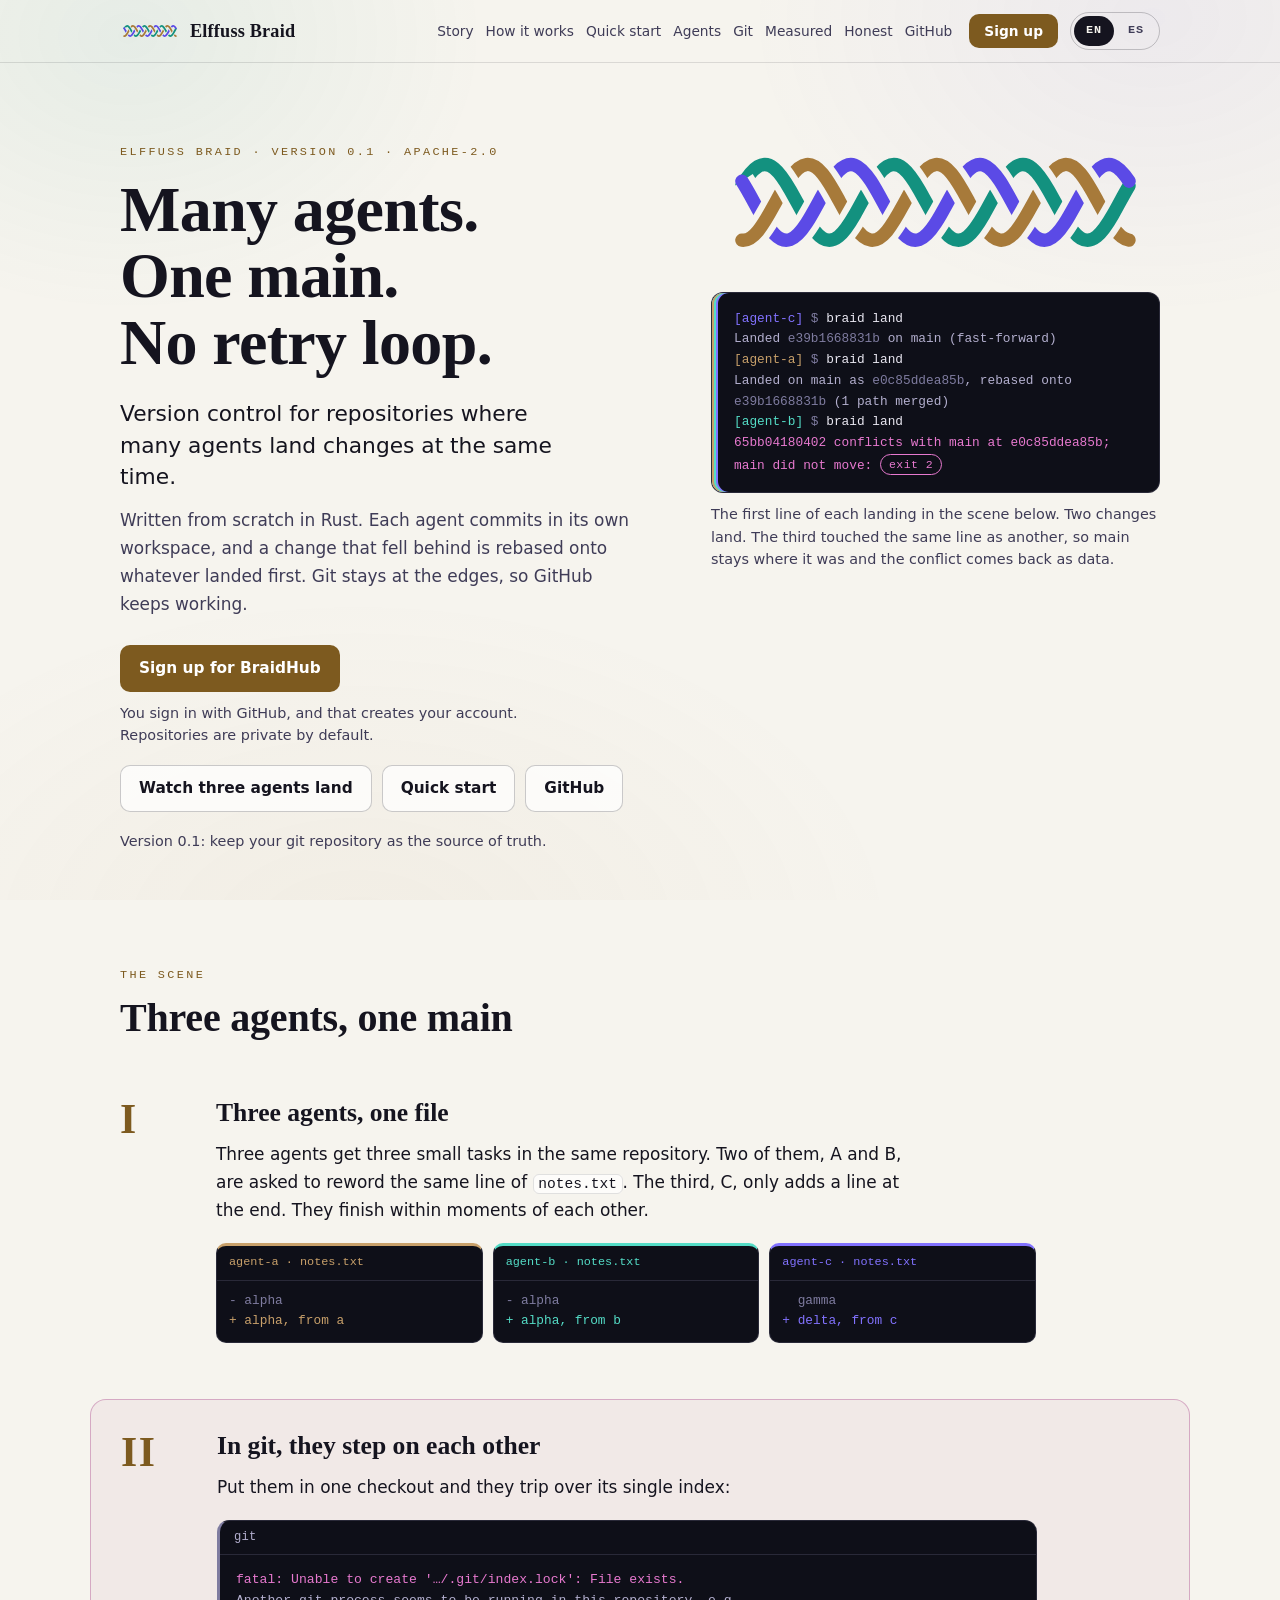
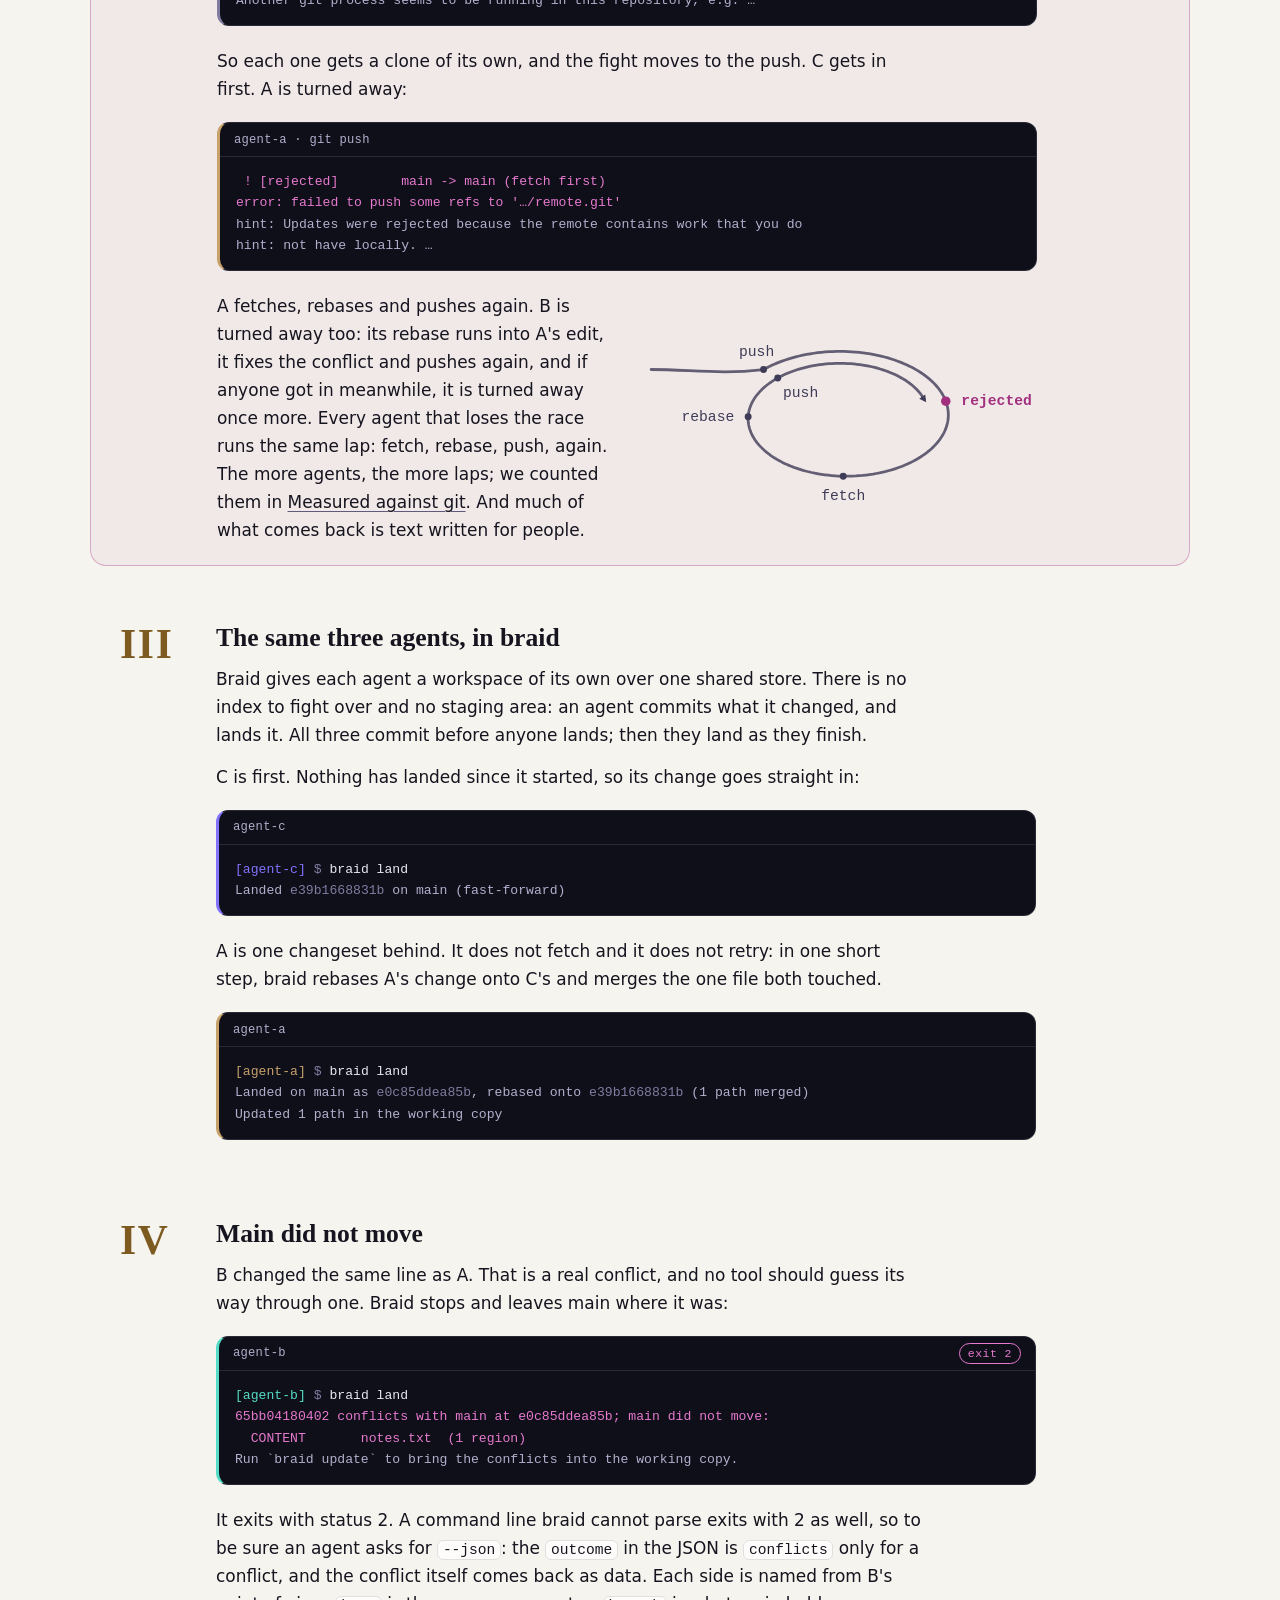
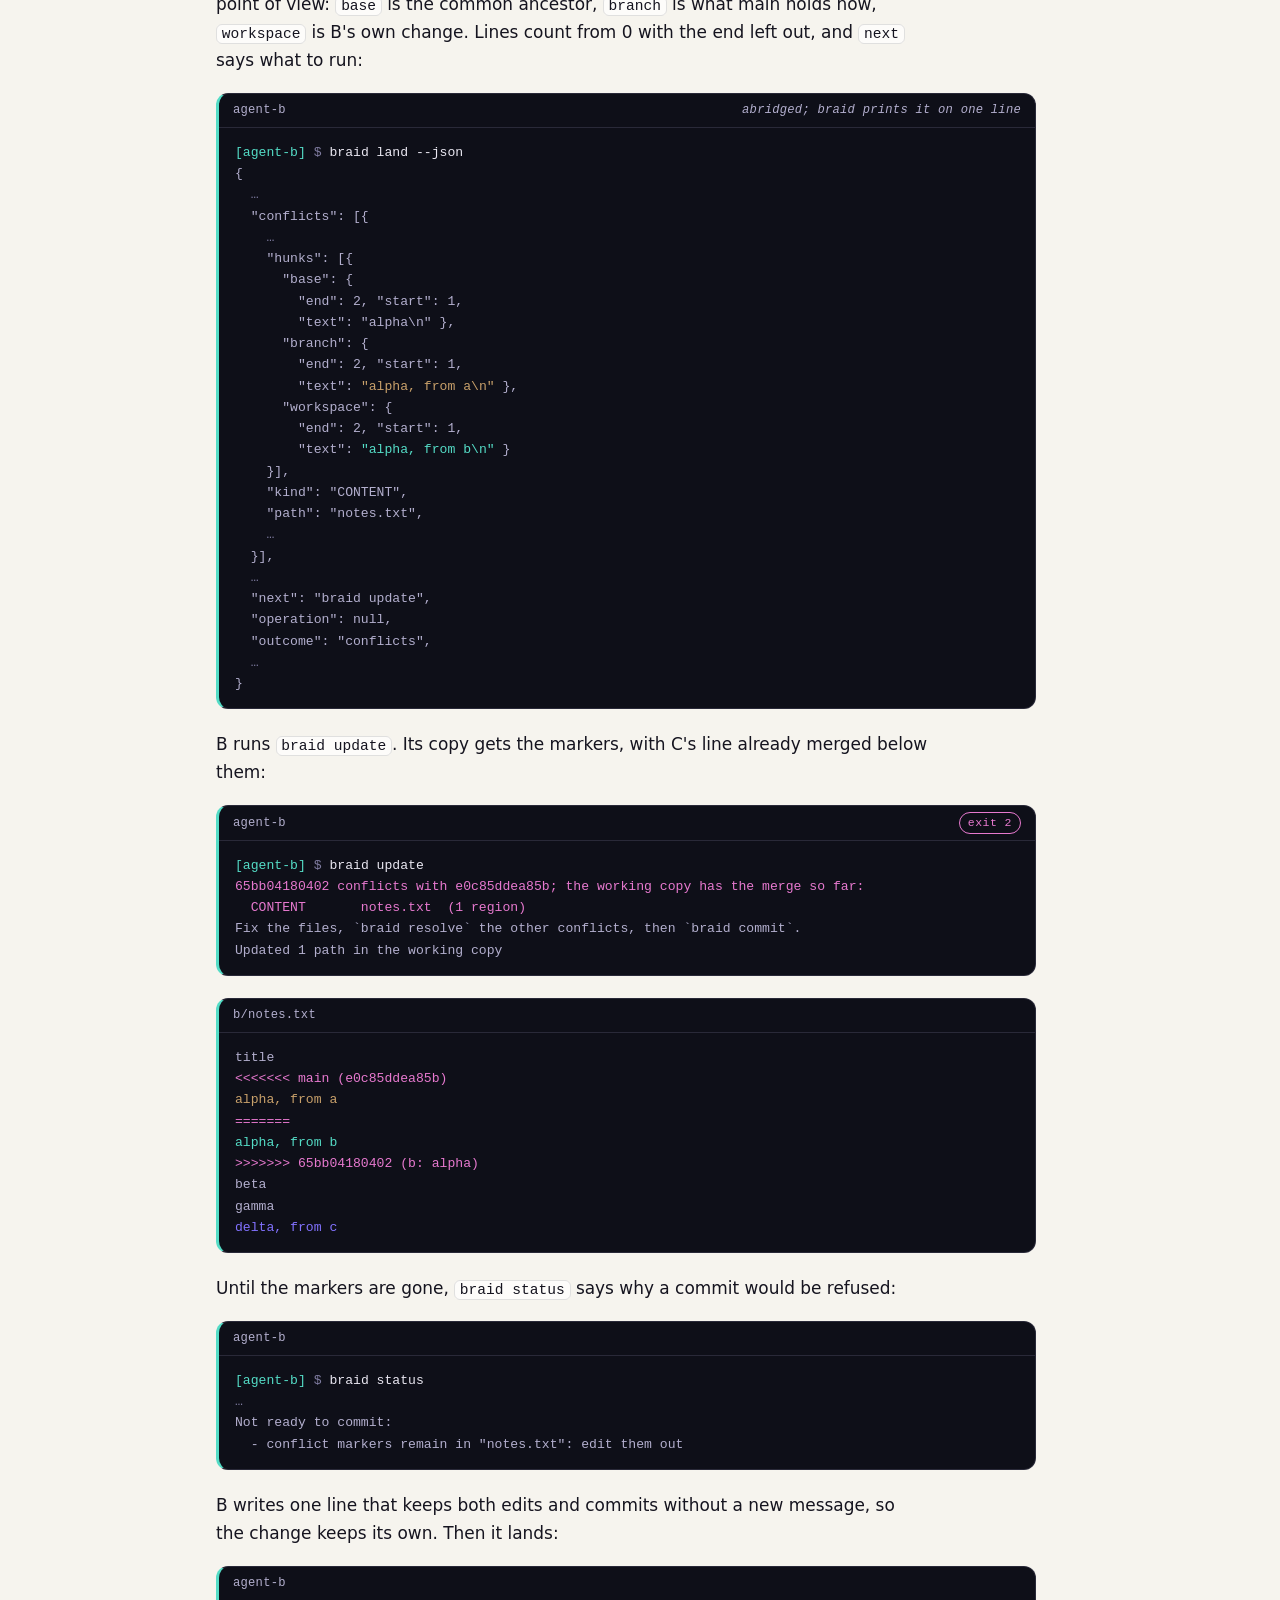
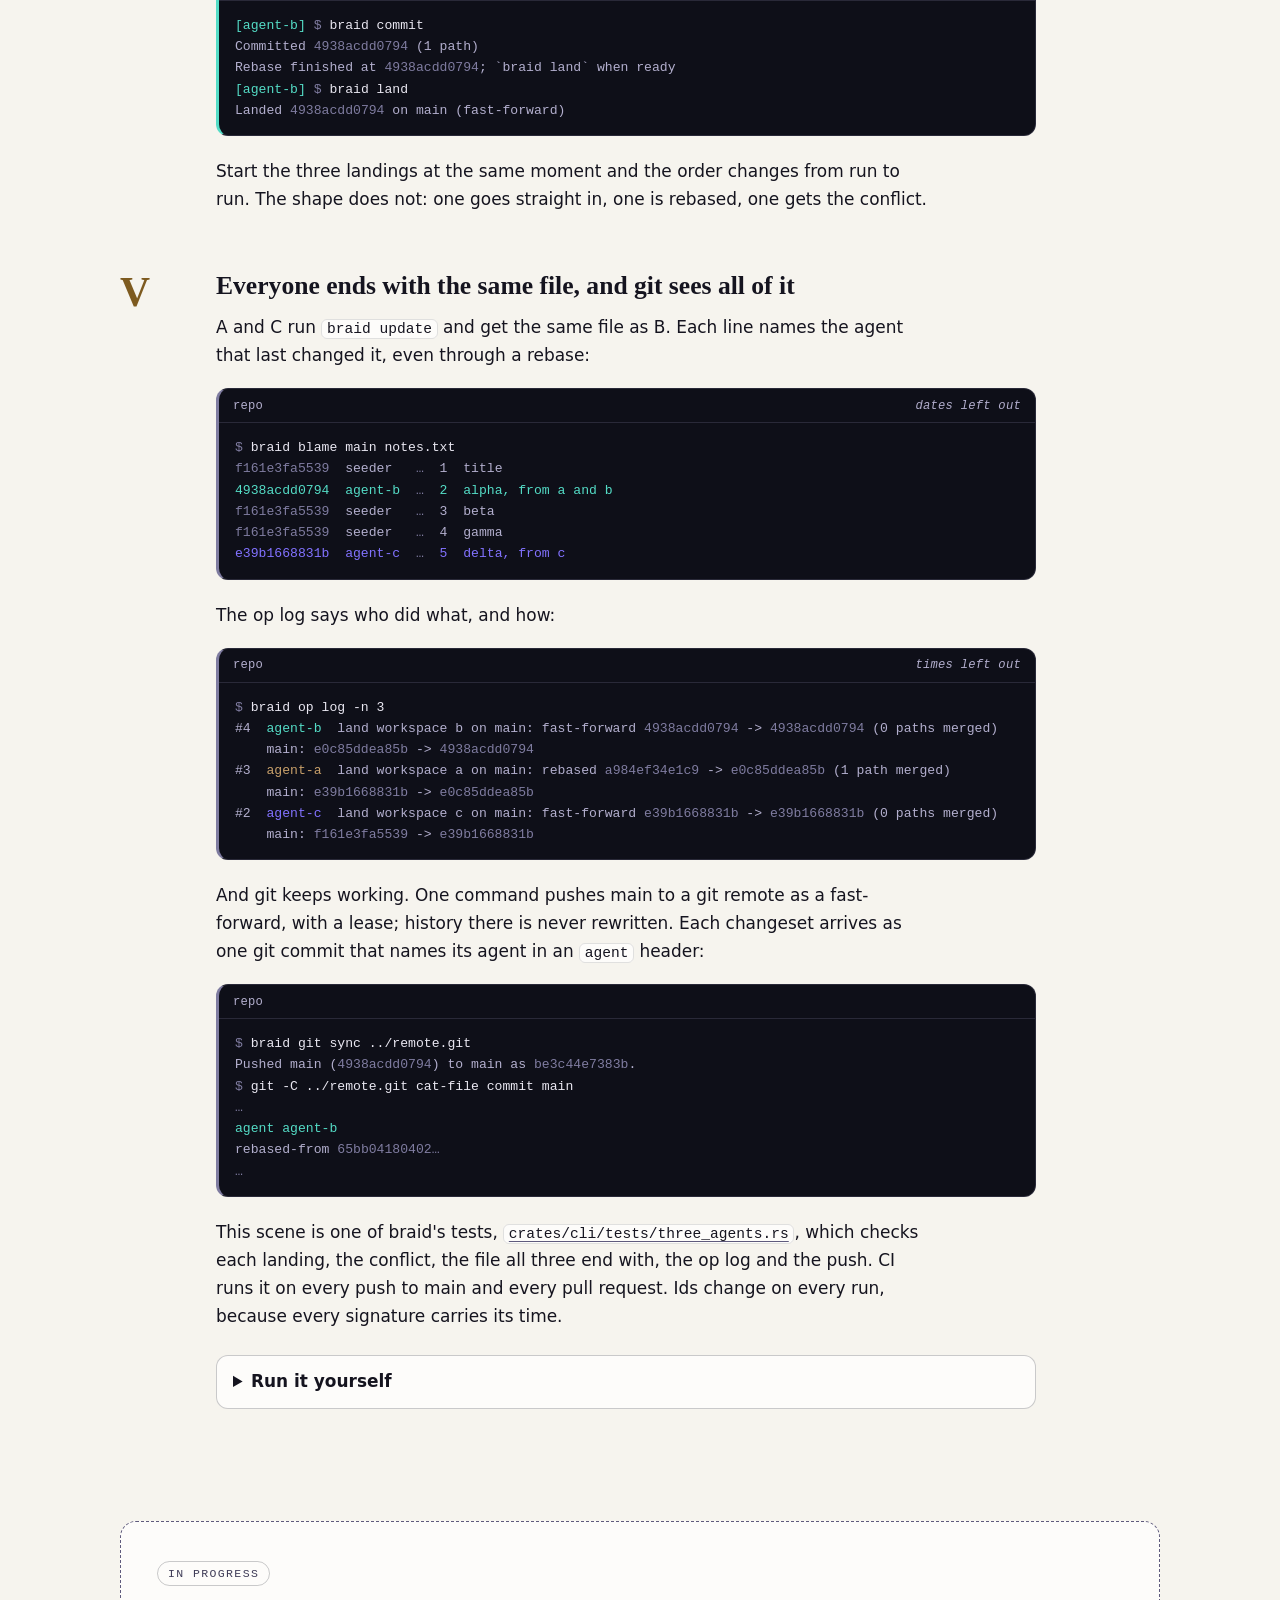
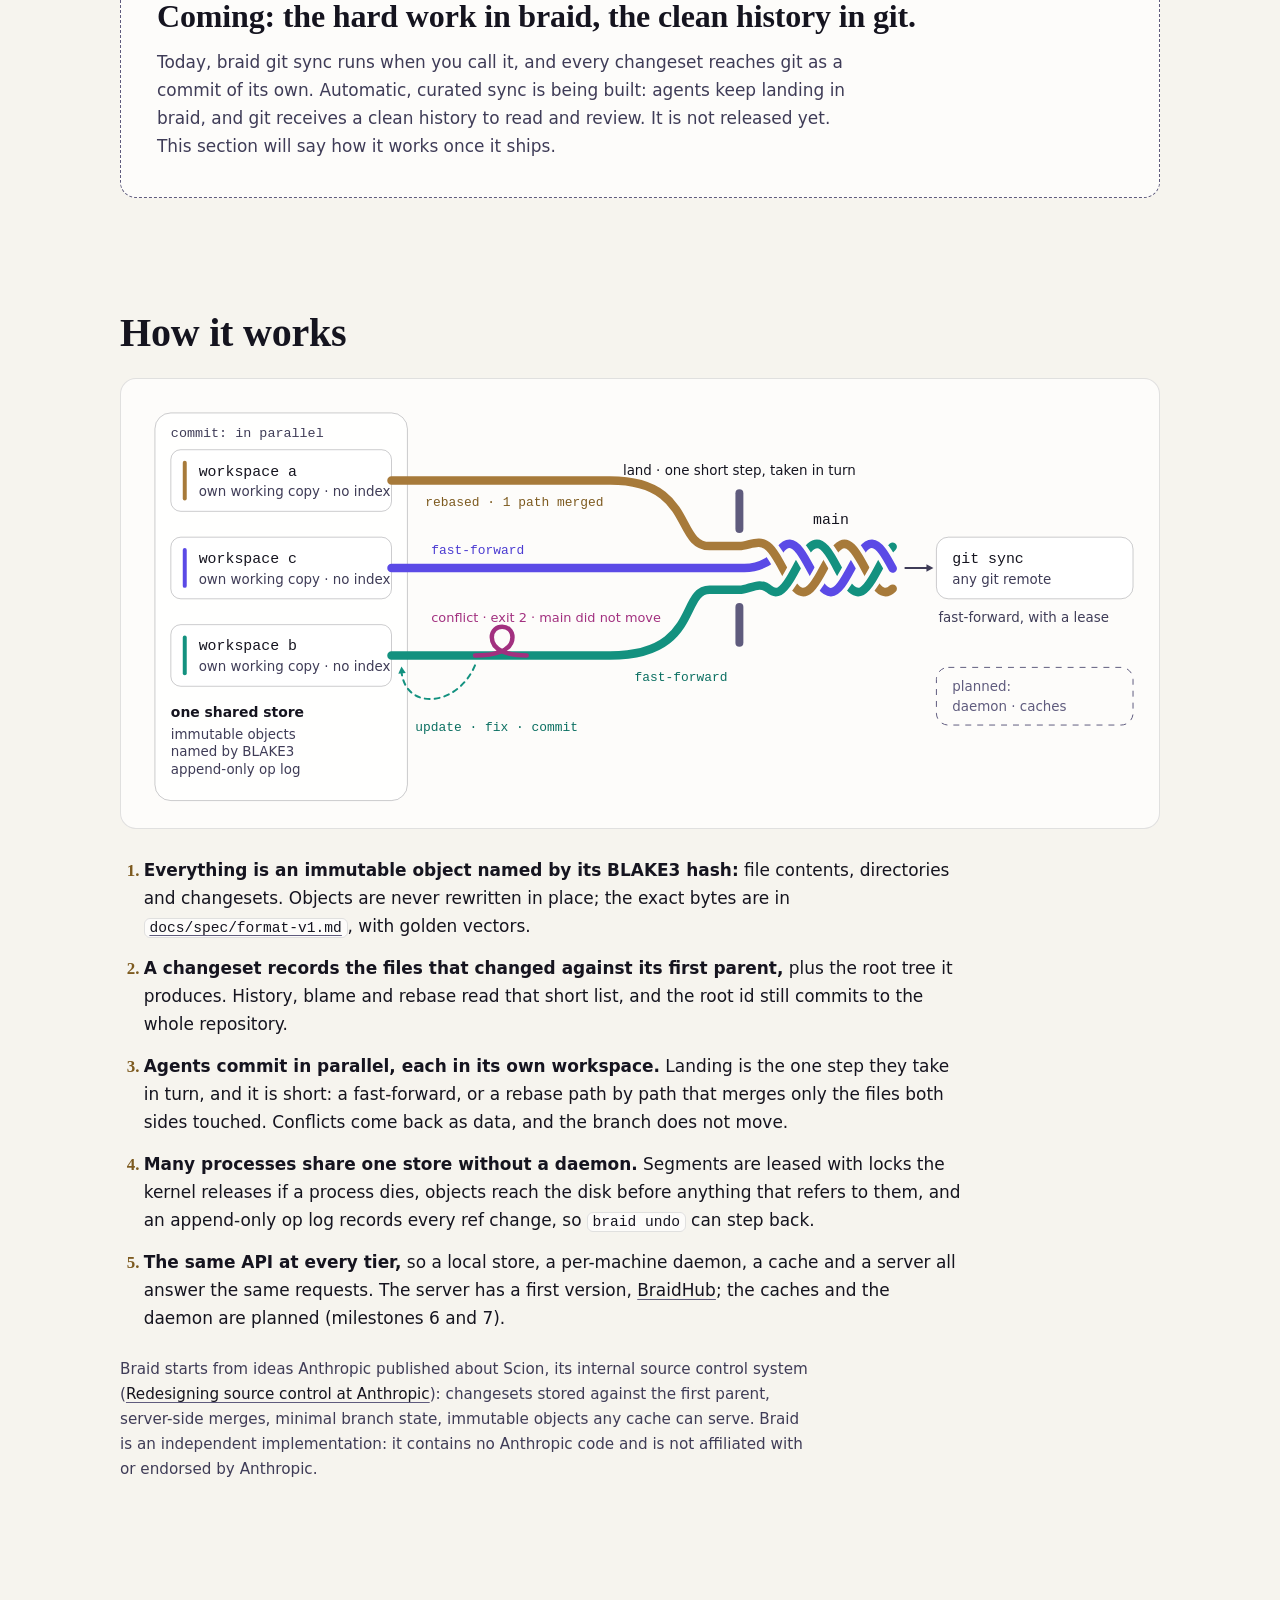
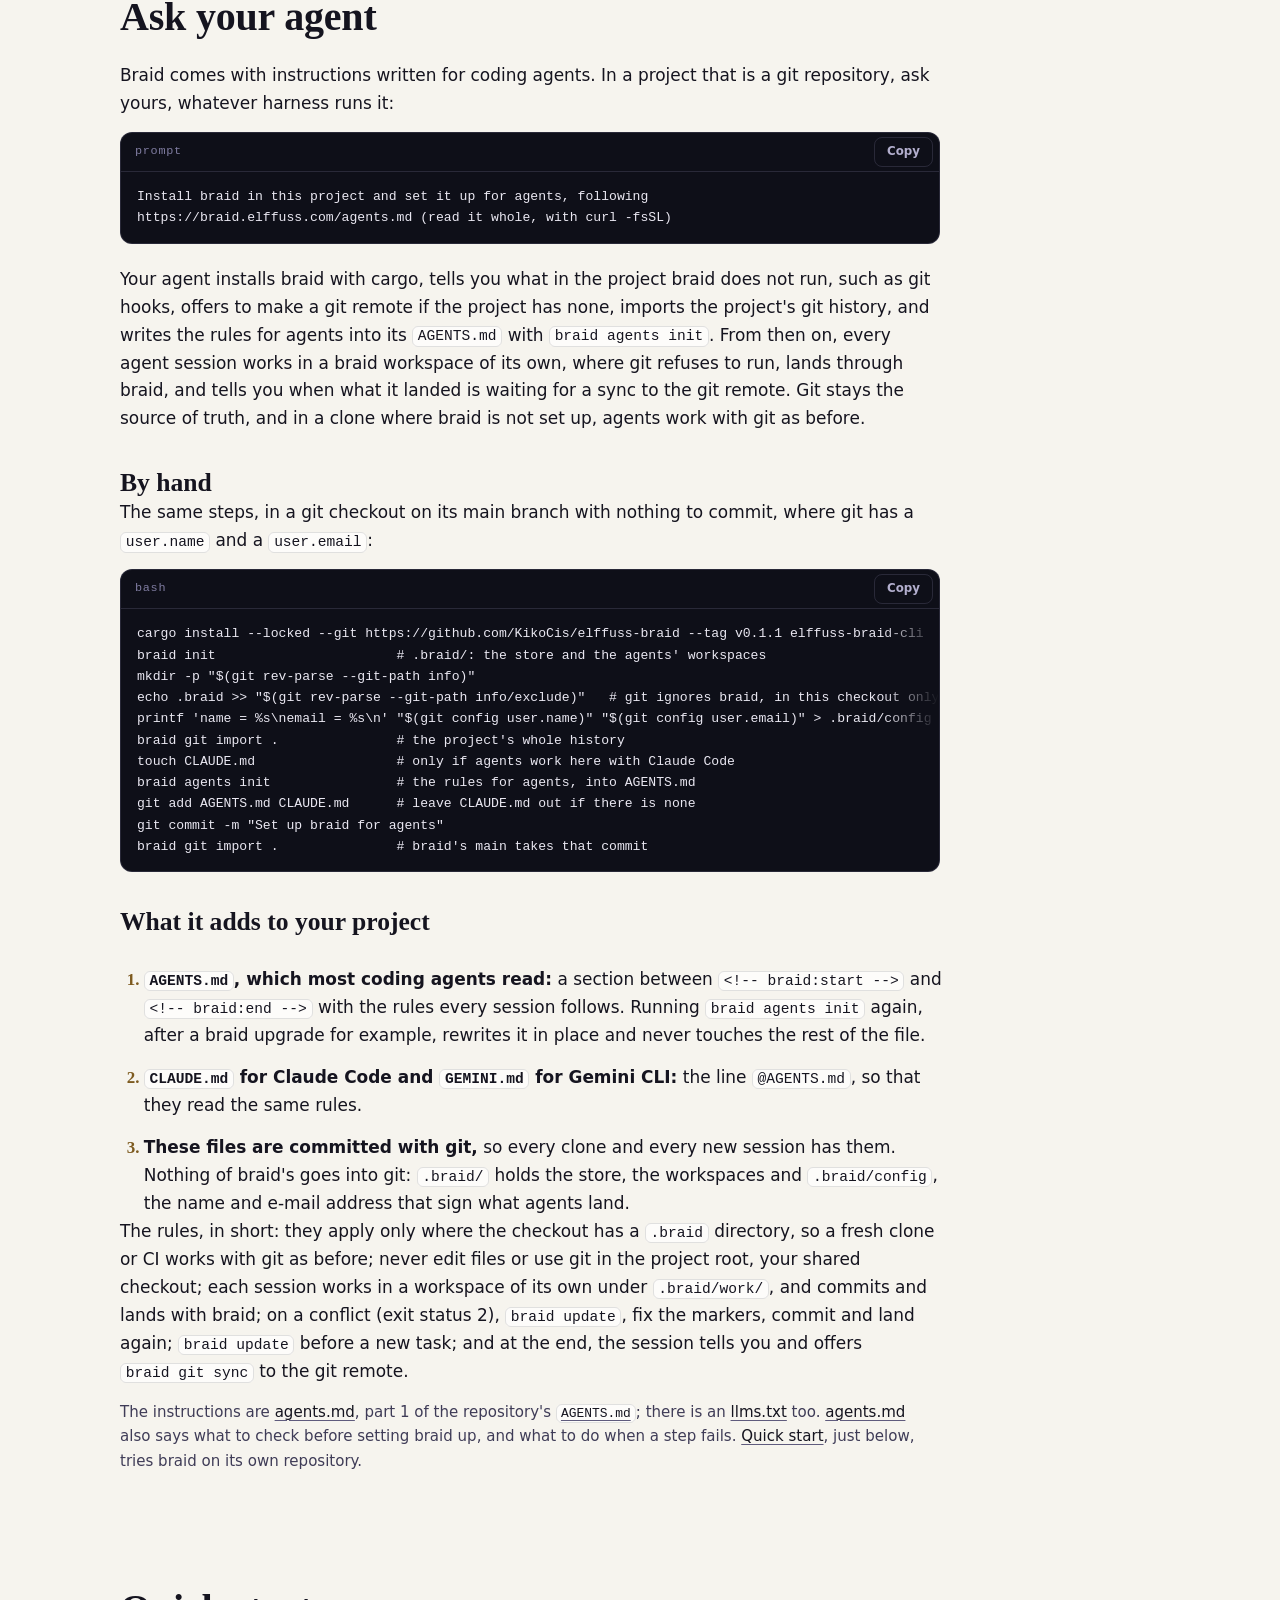
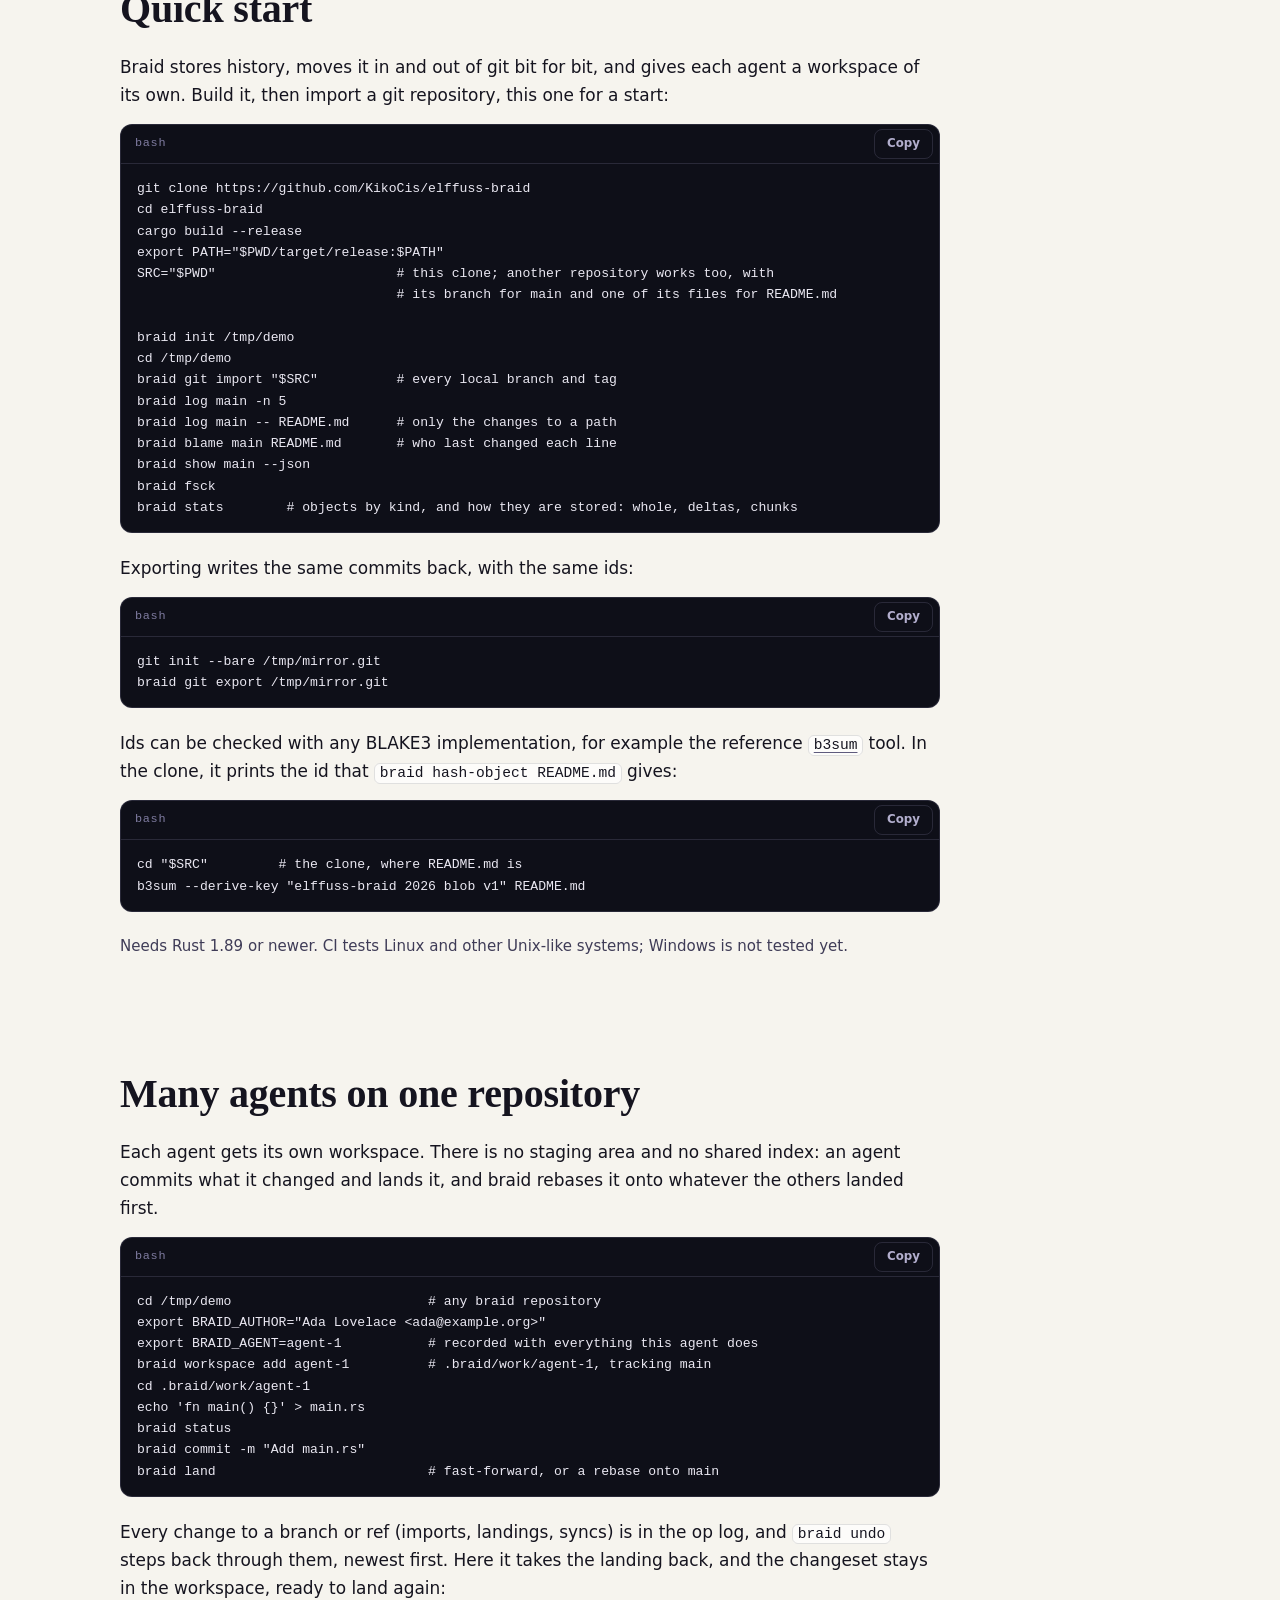
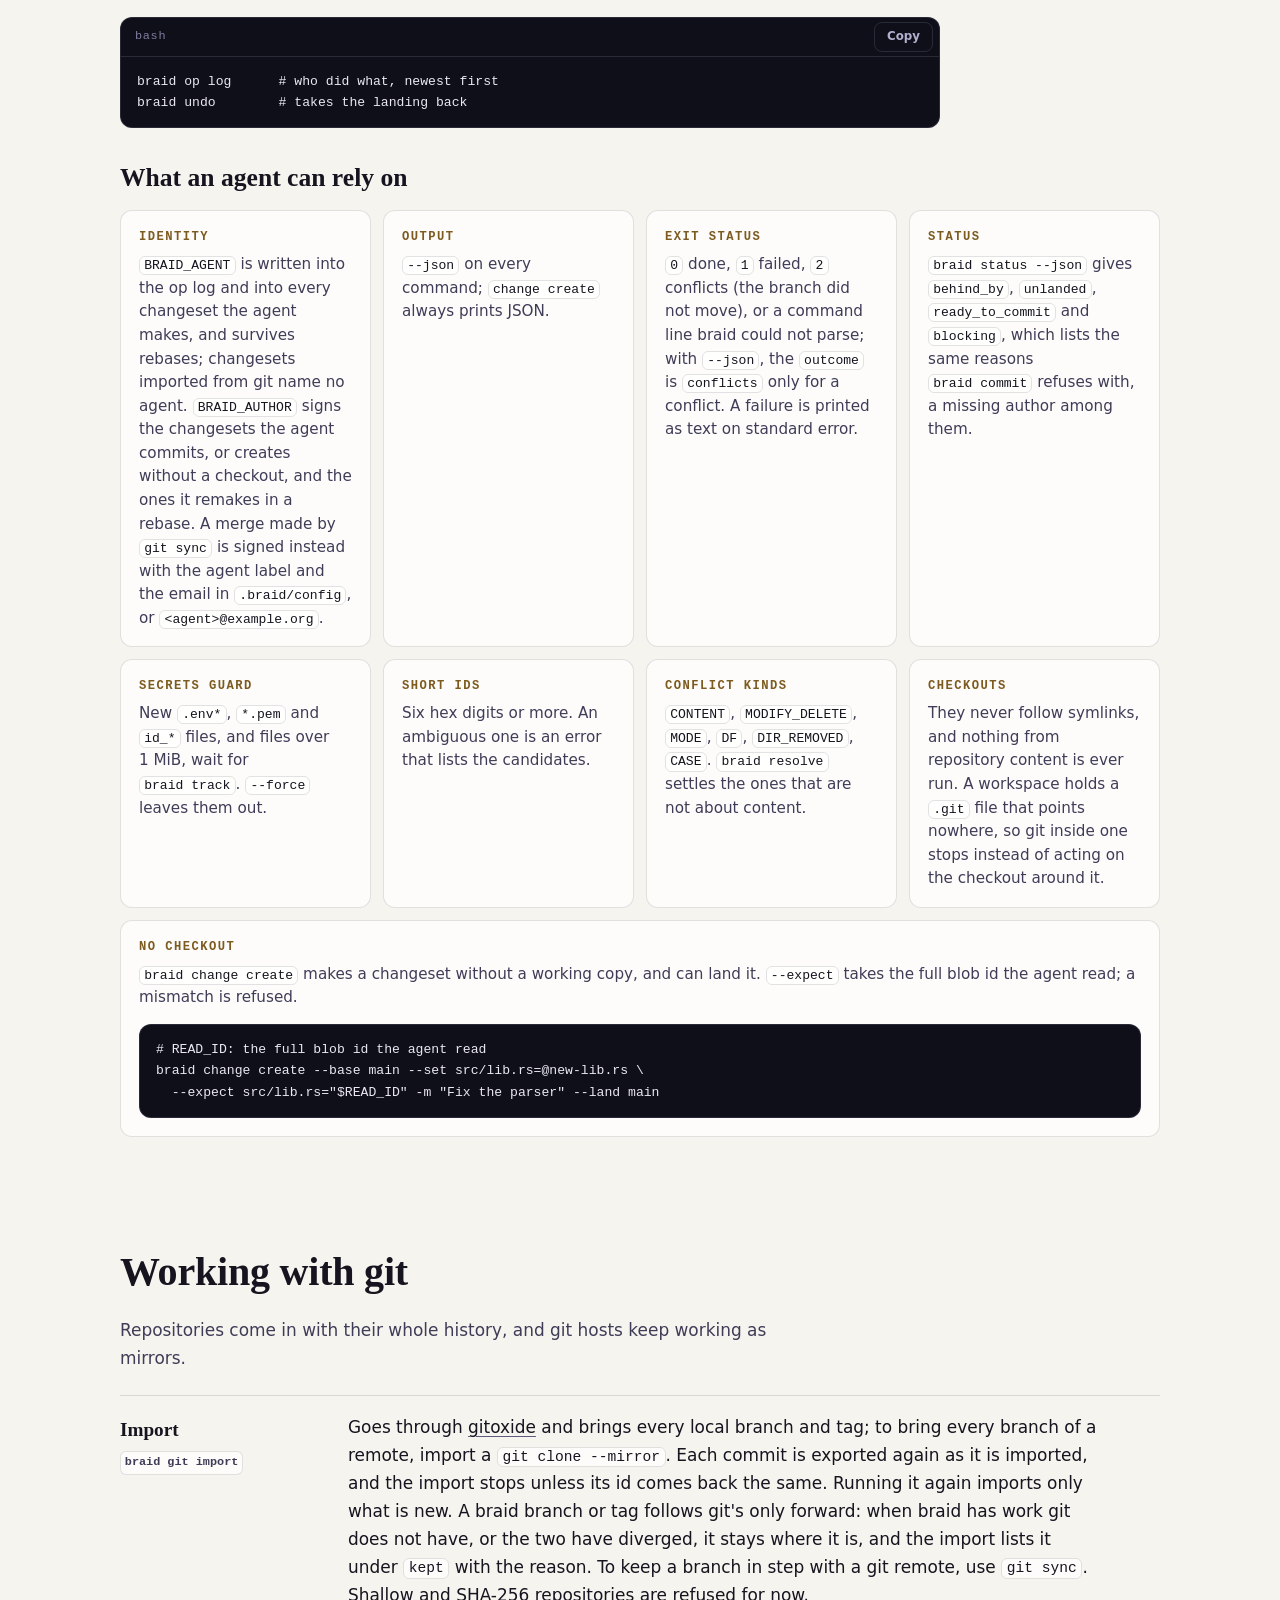
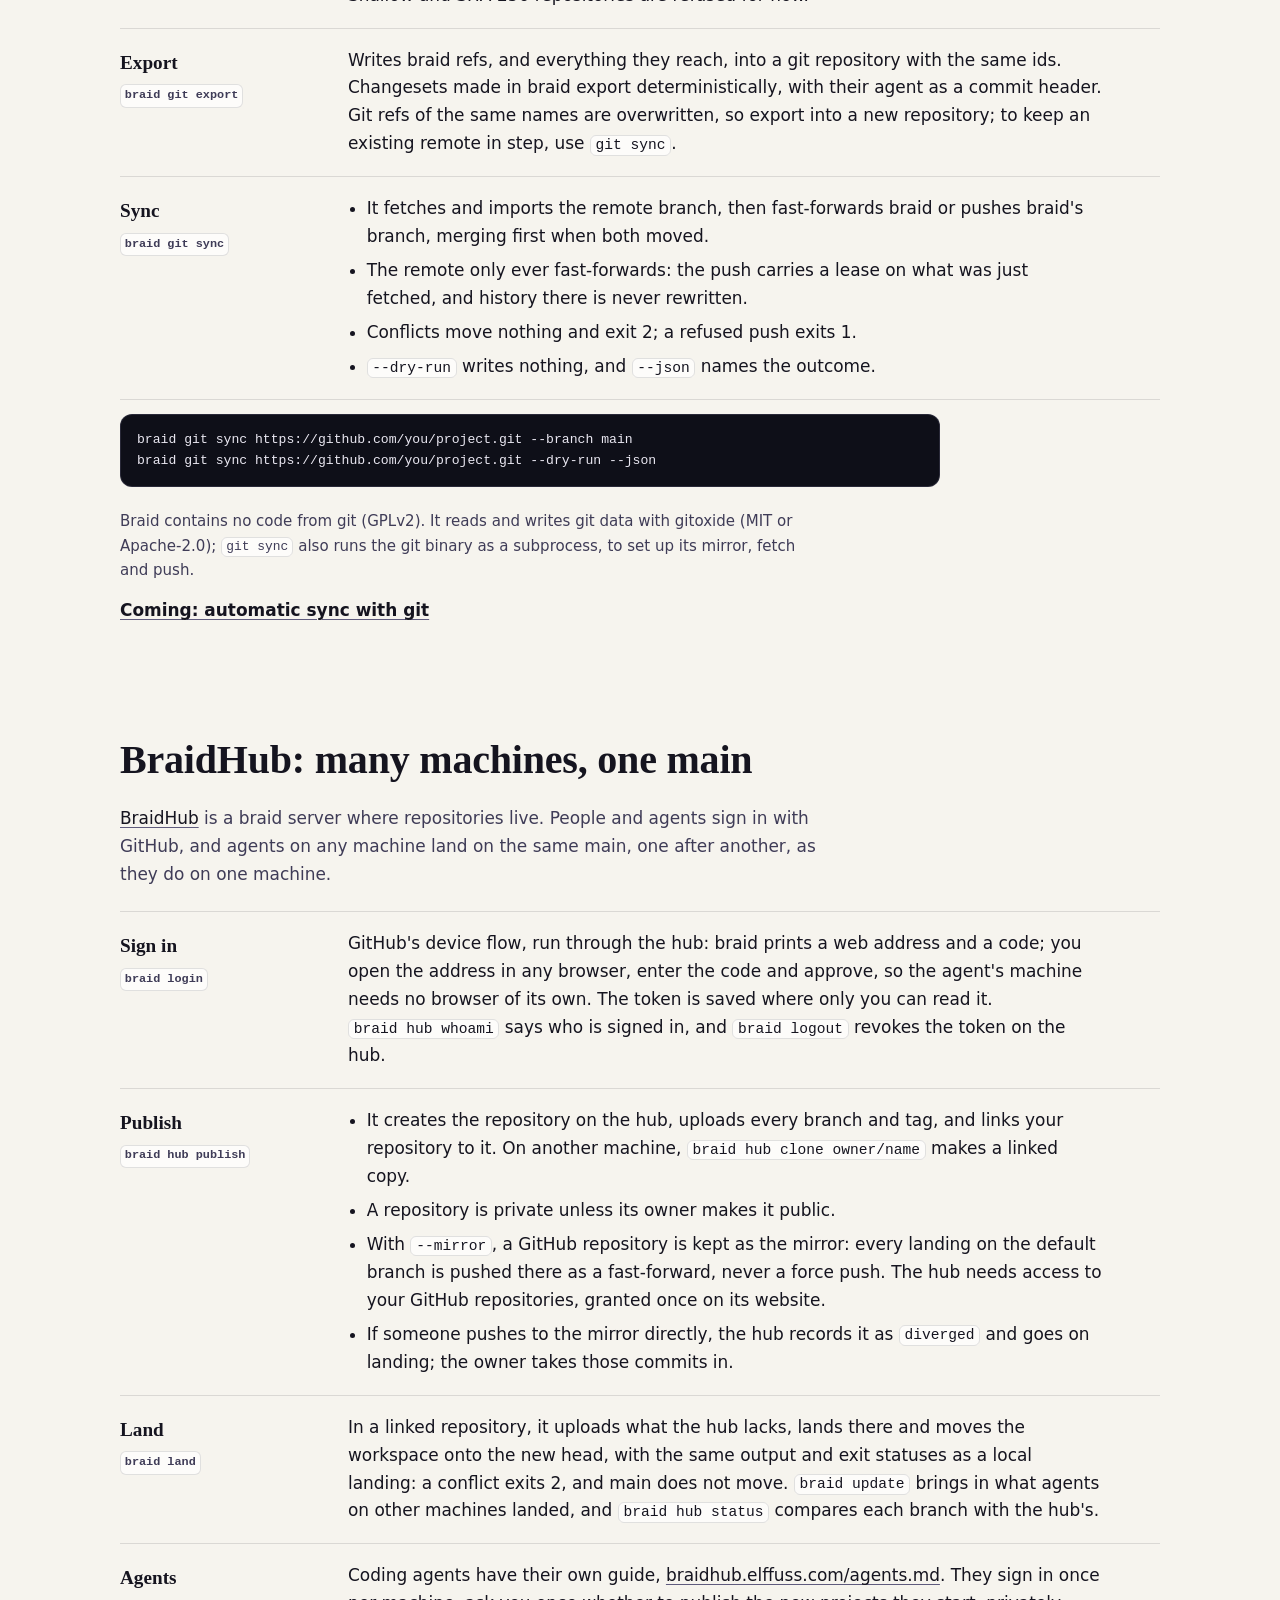
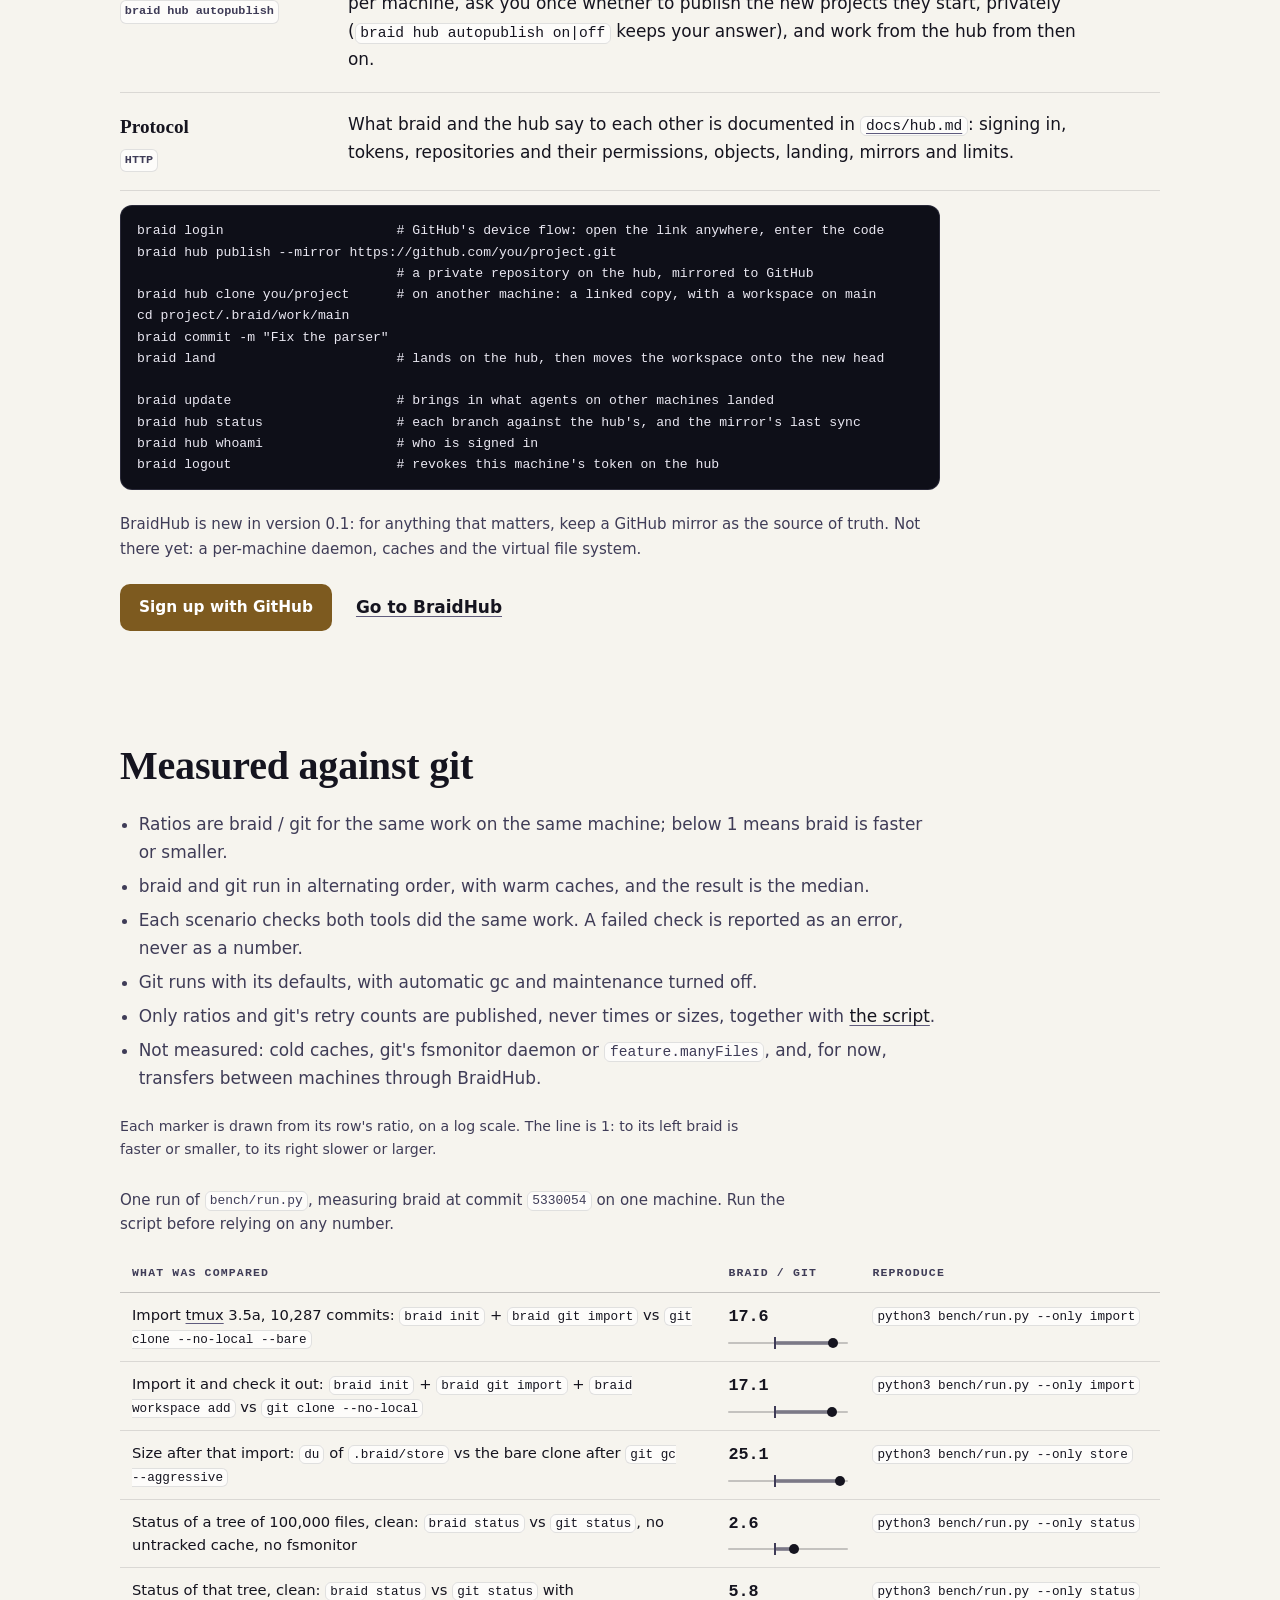
==== commit e959ca27: "Version 0.1.1: braid revert and braid verify braid revert undoes a changeset with a new one and land" ====
--- a/site/index.html
+++ b/site/index.html
@@ -427,7 +427,7 @@
 <p data-l="es" lang="es">Los mismos pasos, en una copia de git que esté en su rama principal, sin nada pendiente de commit y con <code>user.name</code> y <code>user.email</code> configurados en git:</p>
 <div class="code" lang="en">
 <div class="code-bar"><span>bash</span><button class="copy" type="button" aria-label="Copy the setup commands" data-aria-en="Copy the setup commands" data-aria-es="Copiar los comandos para configurarlo" hidden><span class="c-idle" data-l="en" lang="en">Copy</span><span class="c-idle" data-l="es" lang="es">Copiar</span><span class="c-done" data-l="en" lang="en">Copied</span><span class="c-done" data-l="es" lang="es">Copiado</span></button></div>
-<pre tabindex="0" role="region" aria-label="Setting braid up by hand" data-aria-en="Setting braid up by hand" data-aria-es="Configurar braid a mano"><code>cargo install --locked --git https://github.com/KikoCis/elffuss-braid --tag v0.1.0 elffuss-braid-cli
+<pre tabindex="0" role="region" aria-label="Setting braid up by hand" data-aria-en="Setting braid up by hand" data-aria-es="Configurar braid a mano"><code>cargo install --locked --git https://github.com/KikoCis/elffuss-braid --tag v0.1.1 elffuss-braid-cli
 braid init                       # .braid/: the store and the agents' workspaces
 mkdir -p "$(git rev-parse --git-path info)"
 echo .braid &gt;&gt; "$(git rev-parse --git-path info/exclude)"   # git ignores braid, in this checkout only
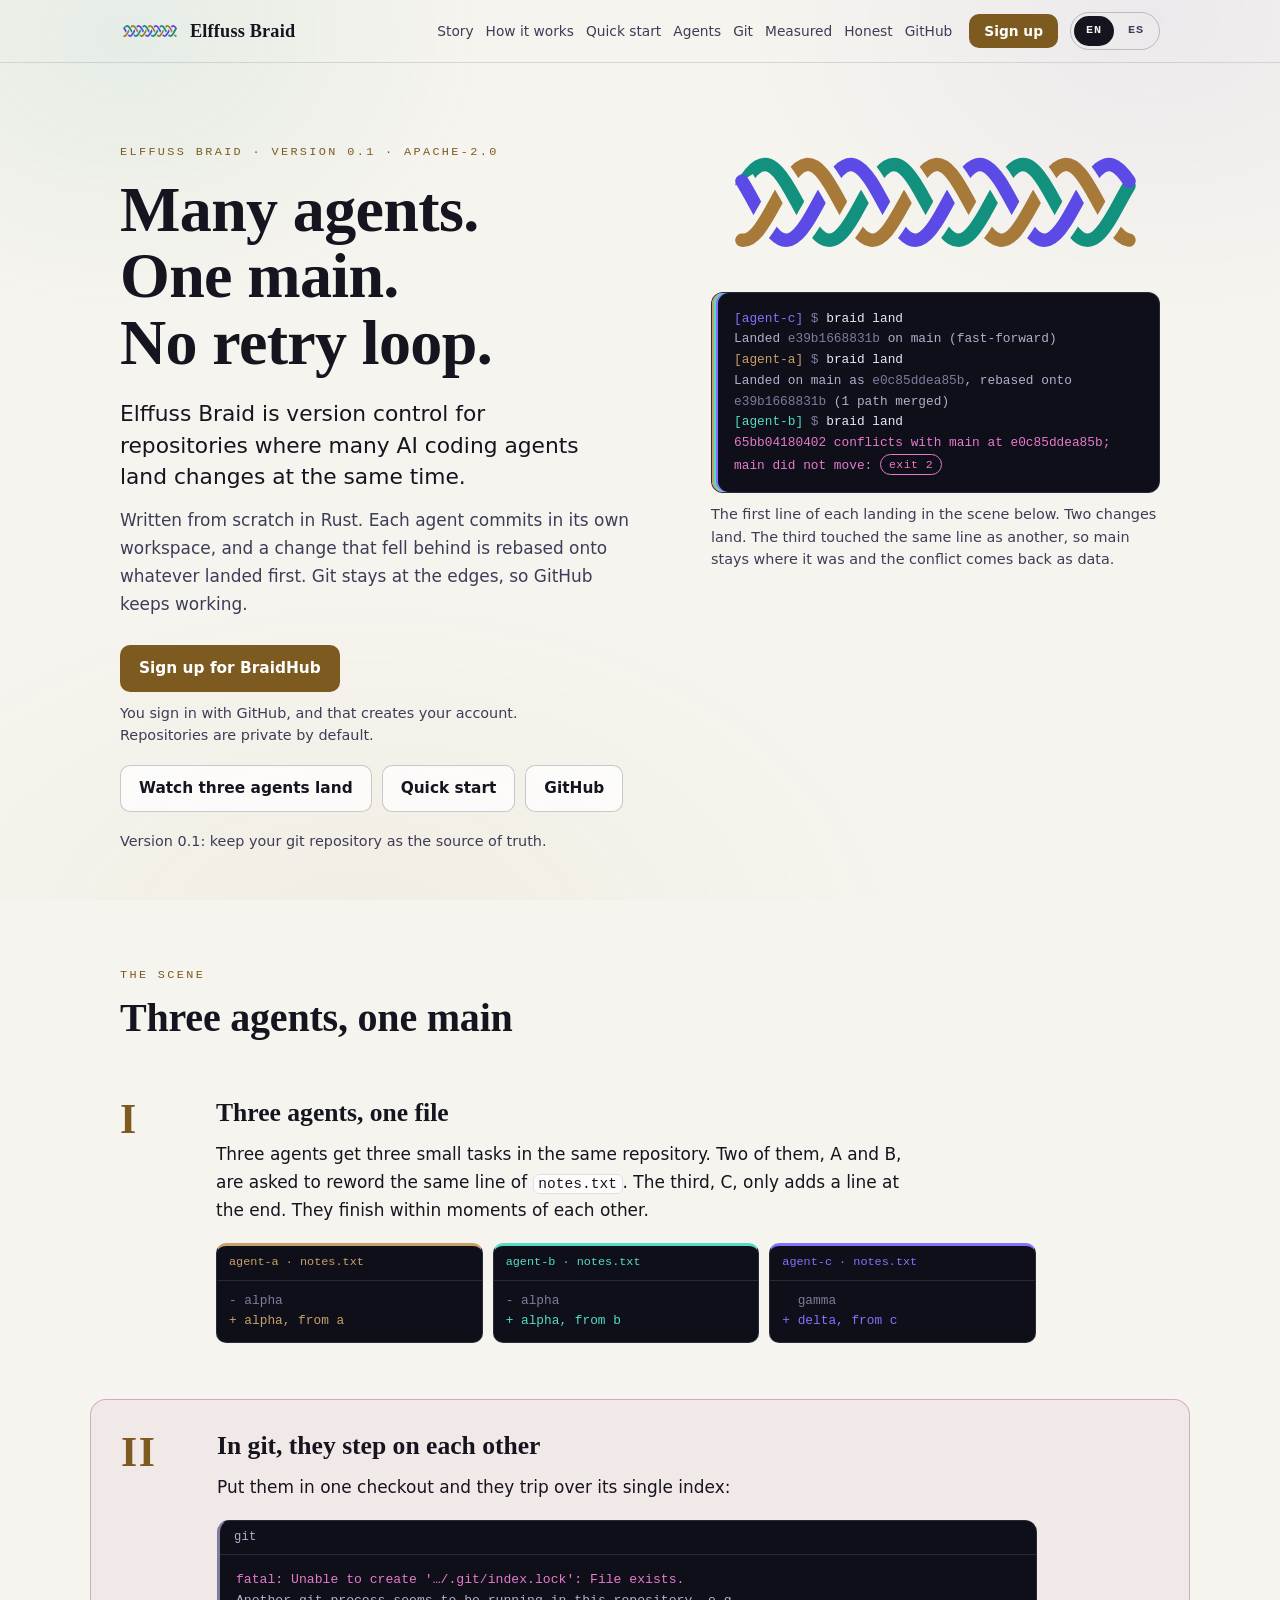
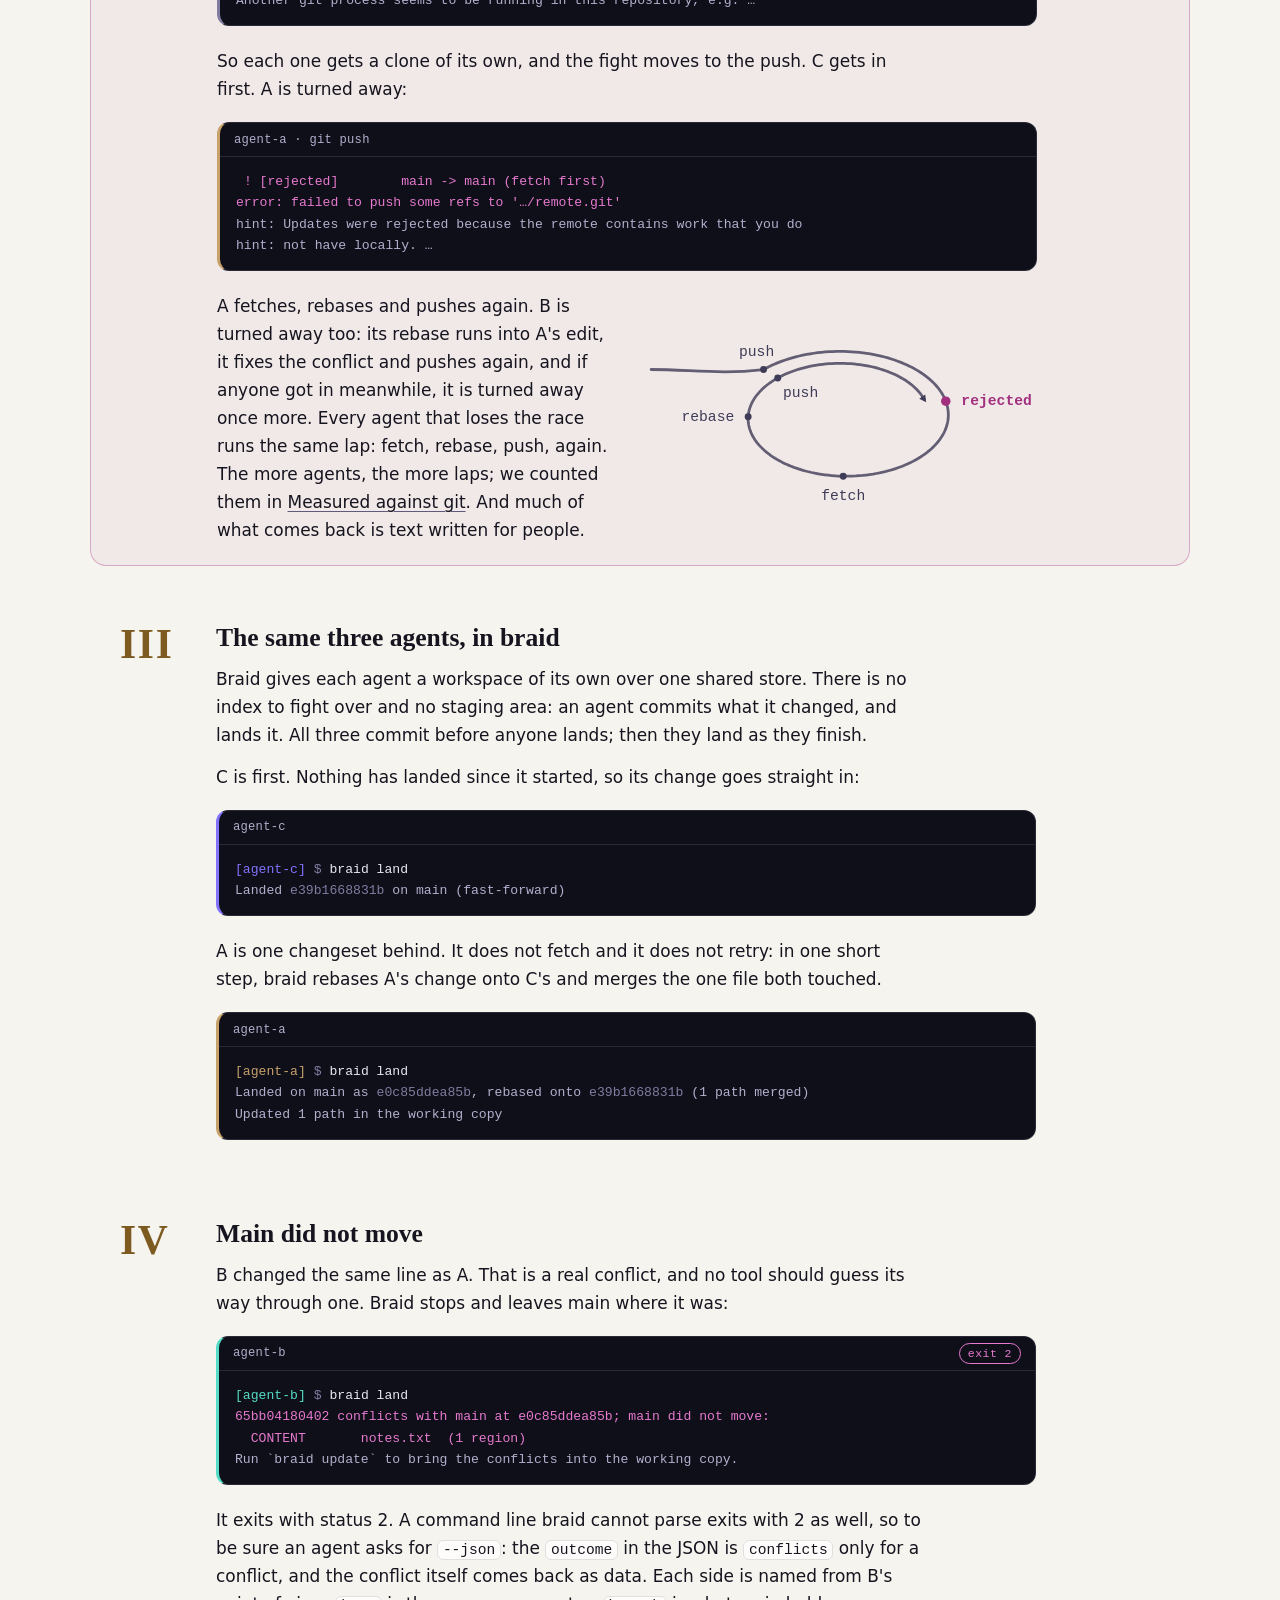
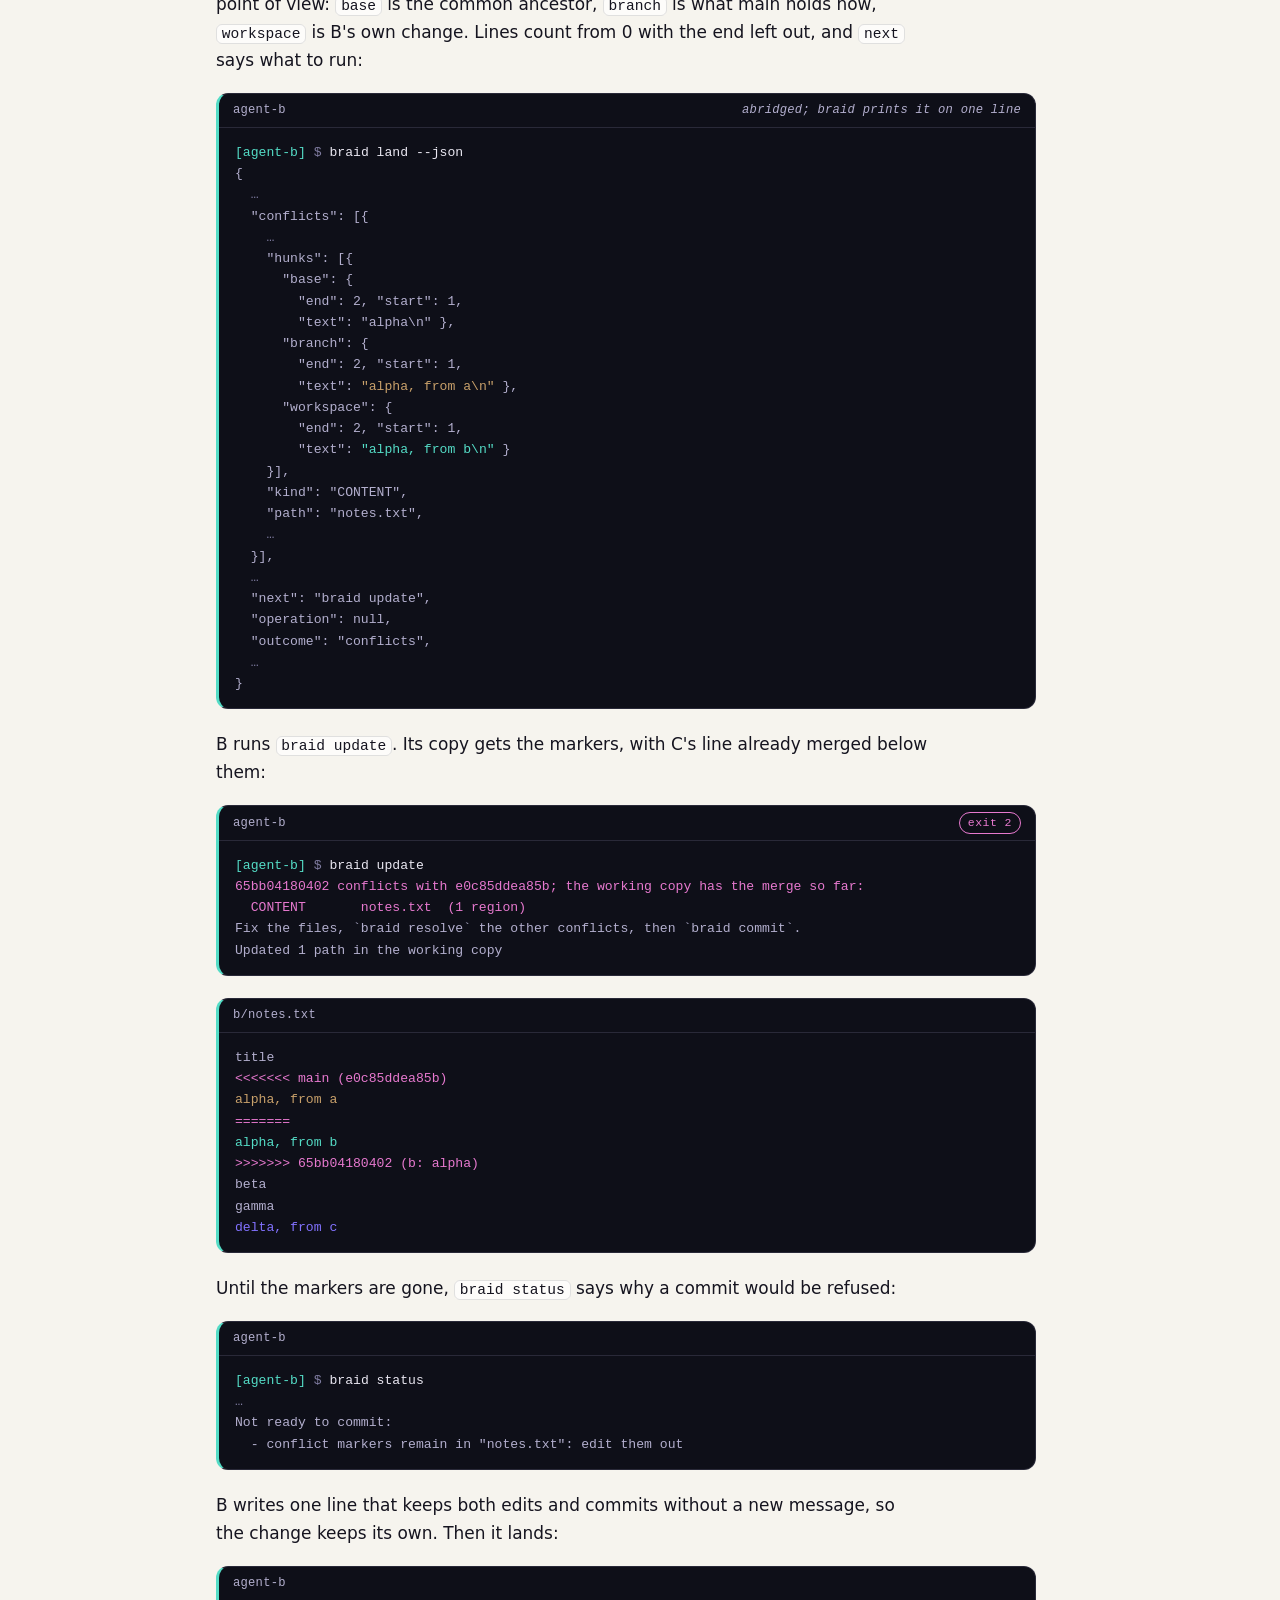
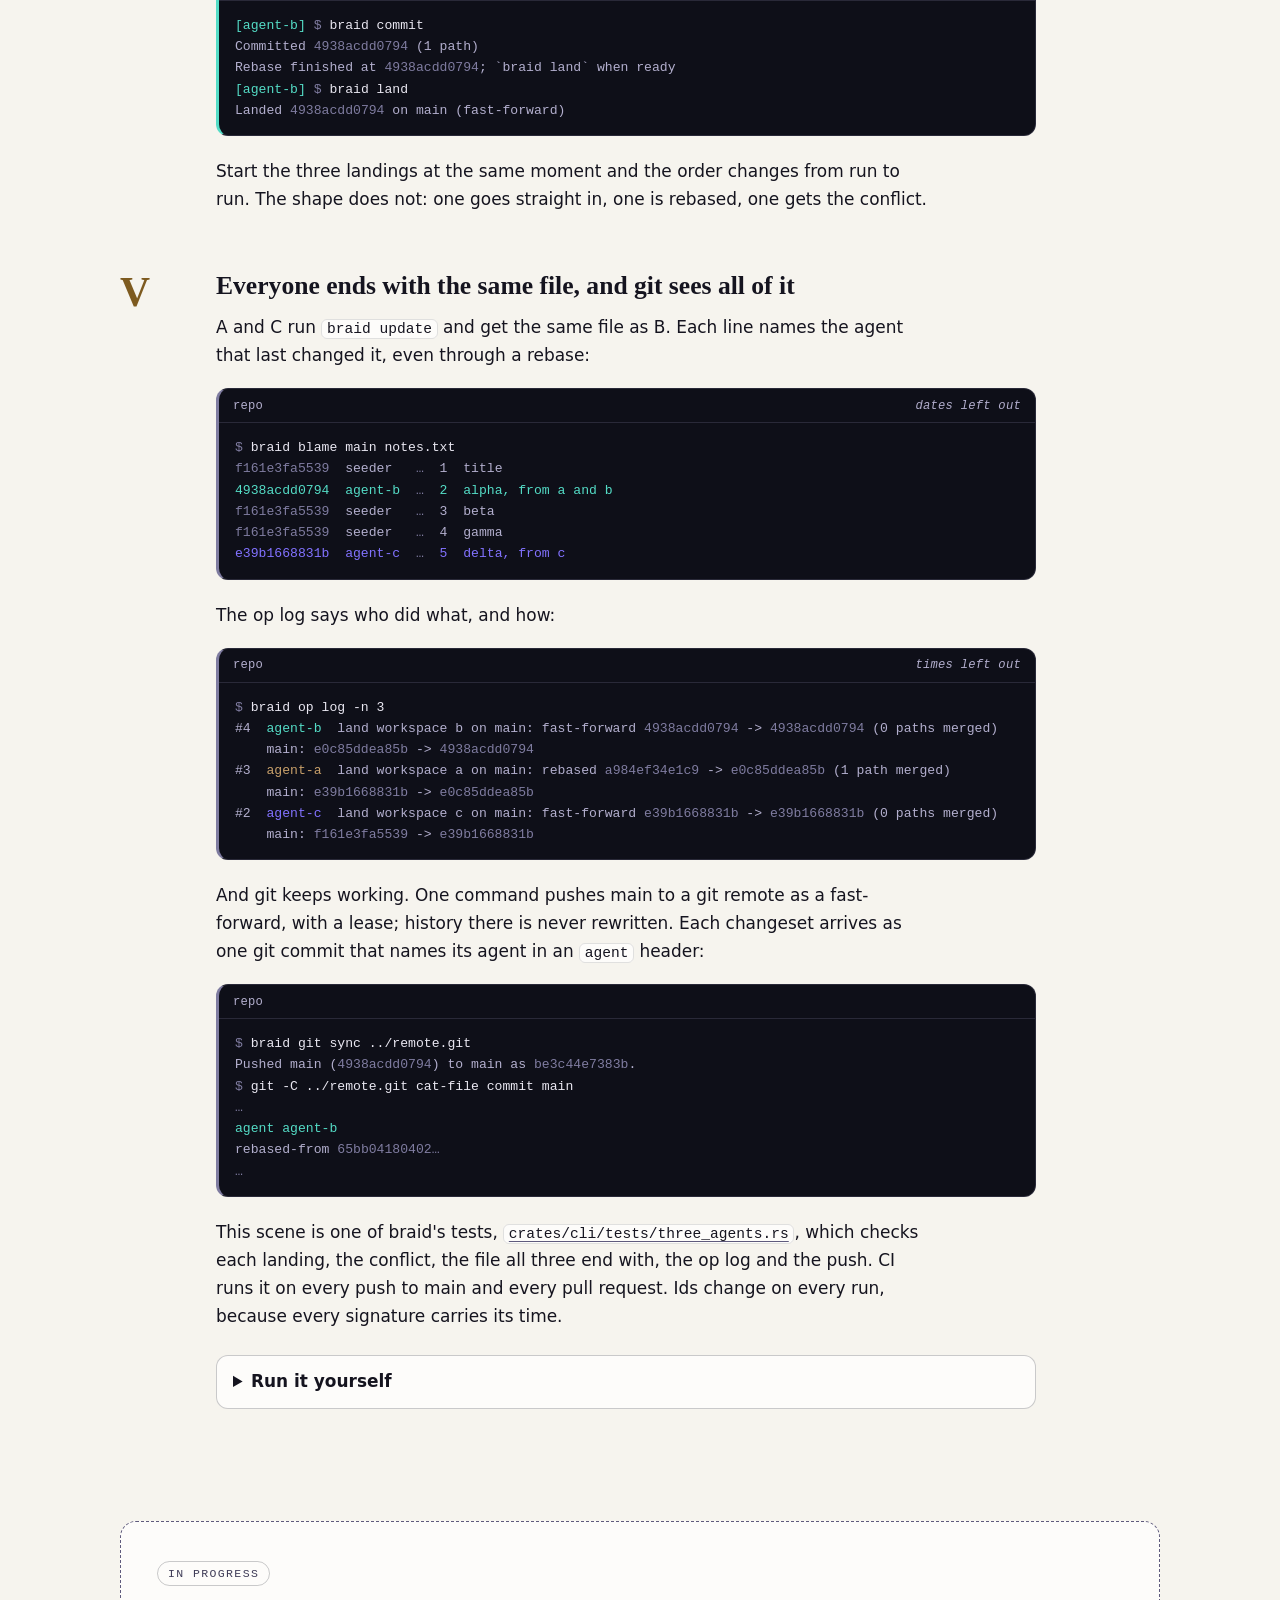
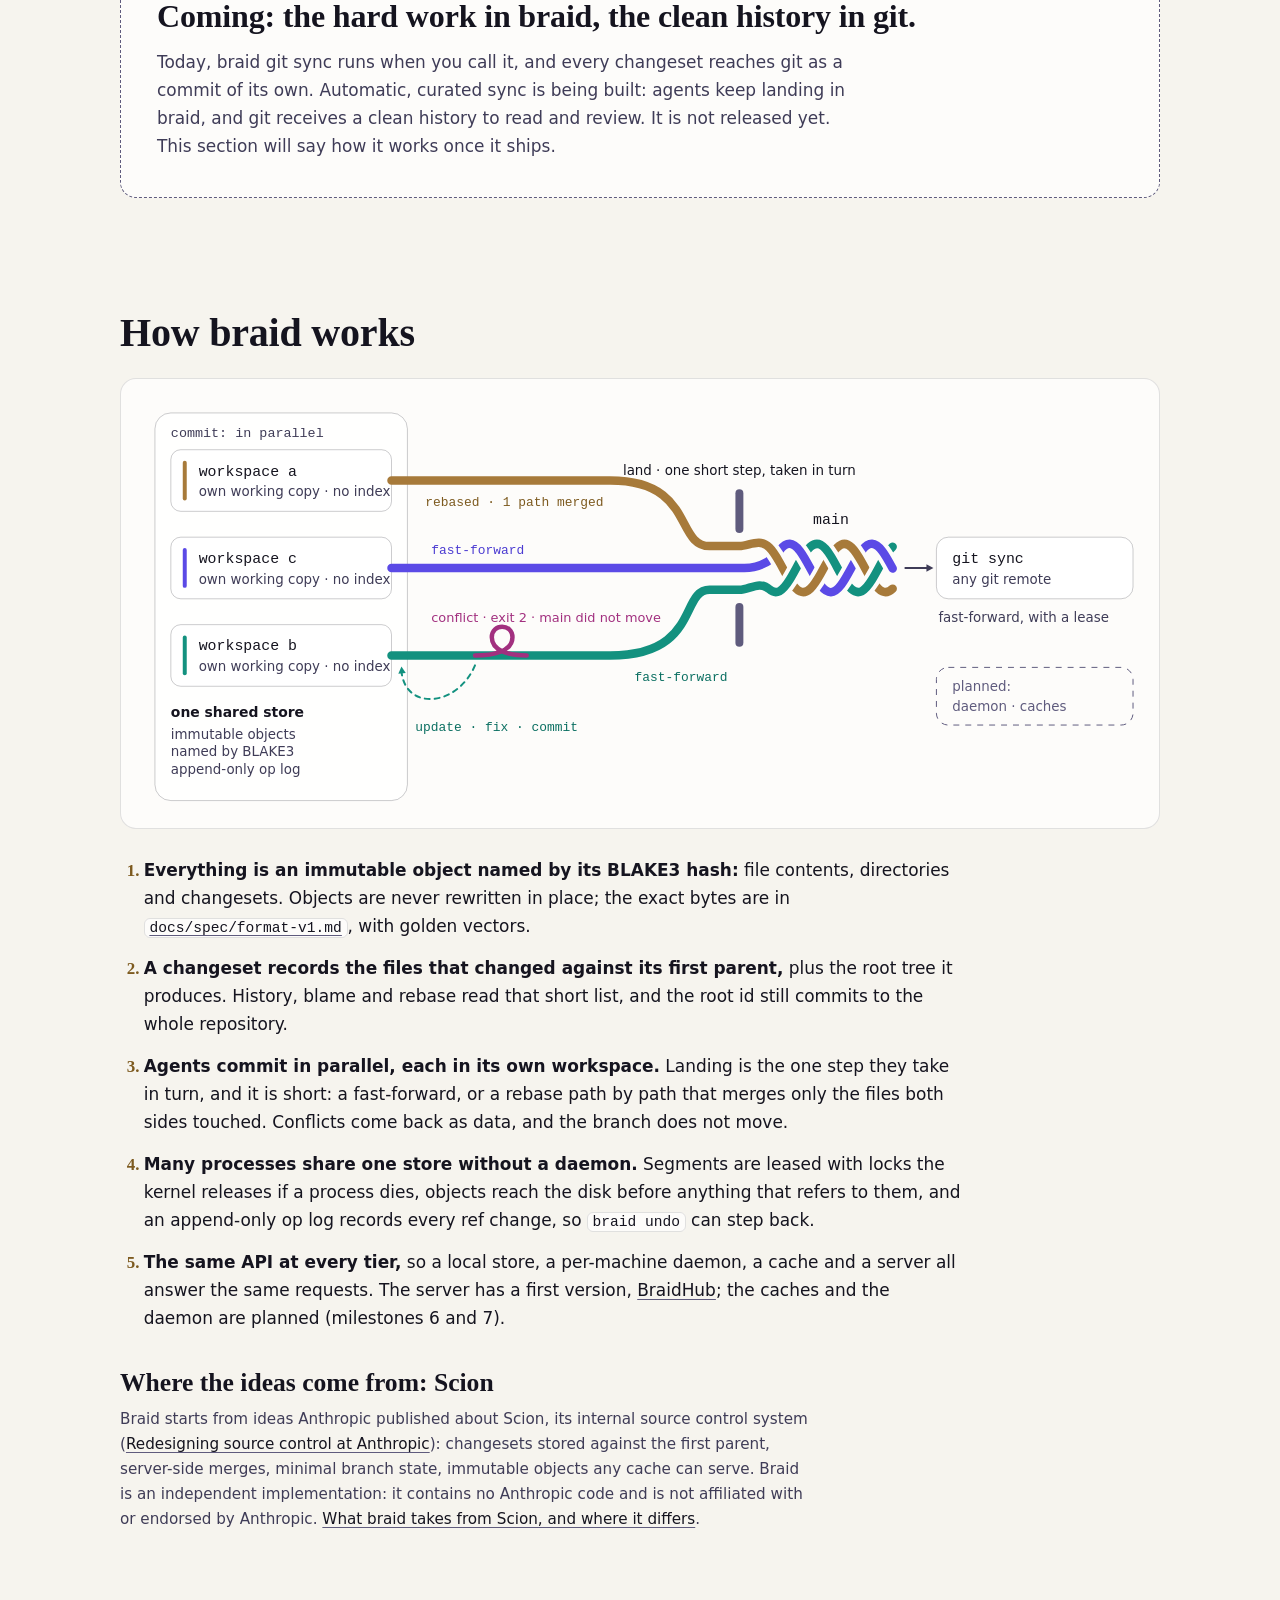
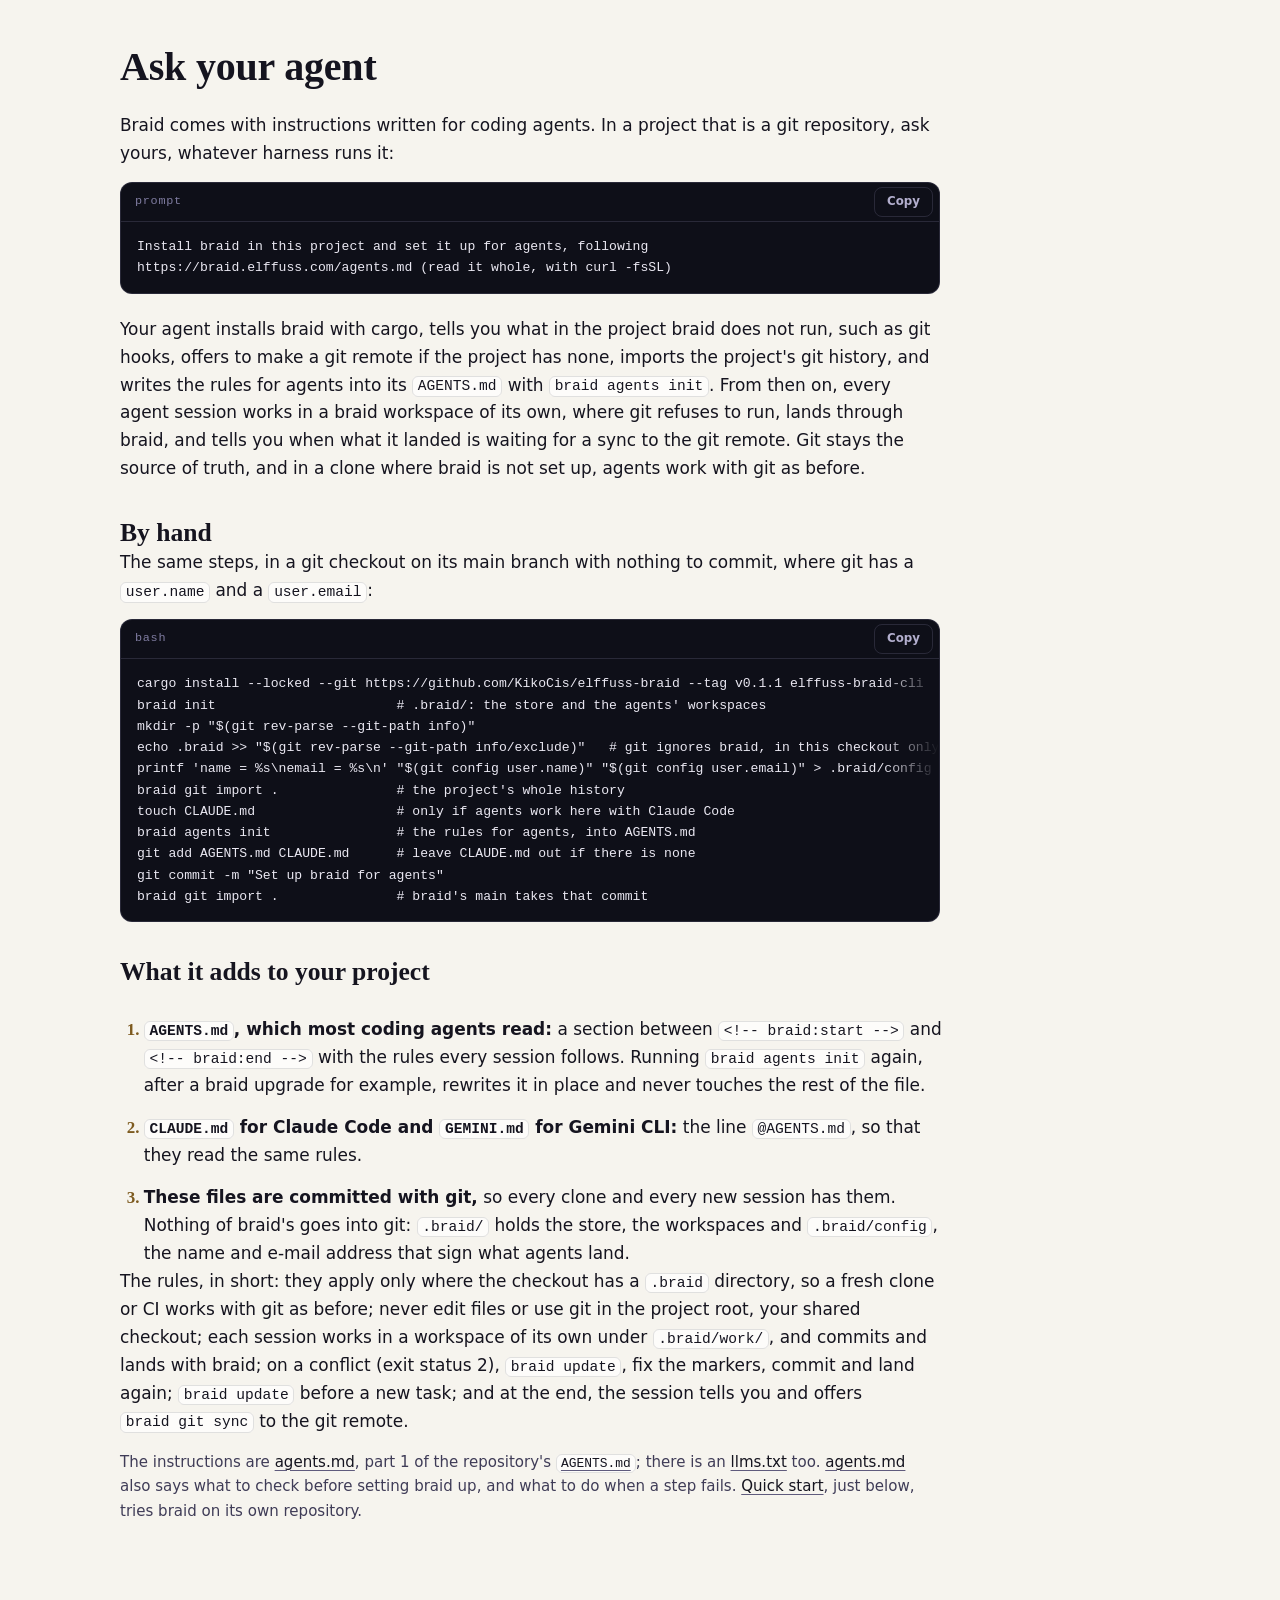
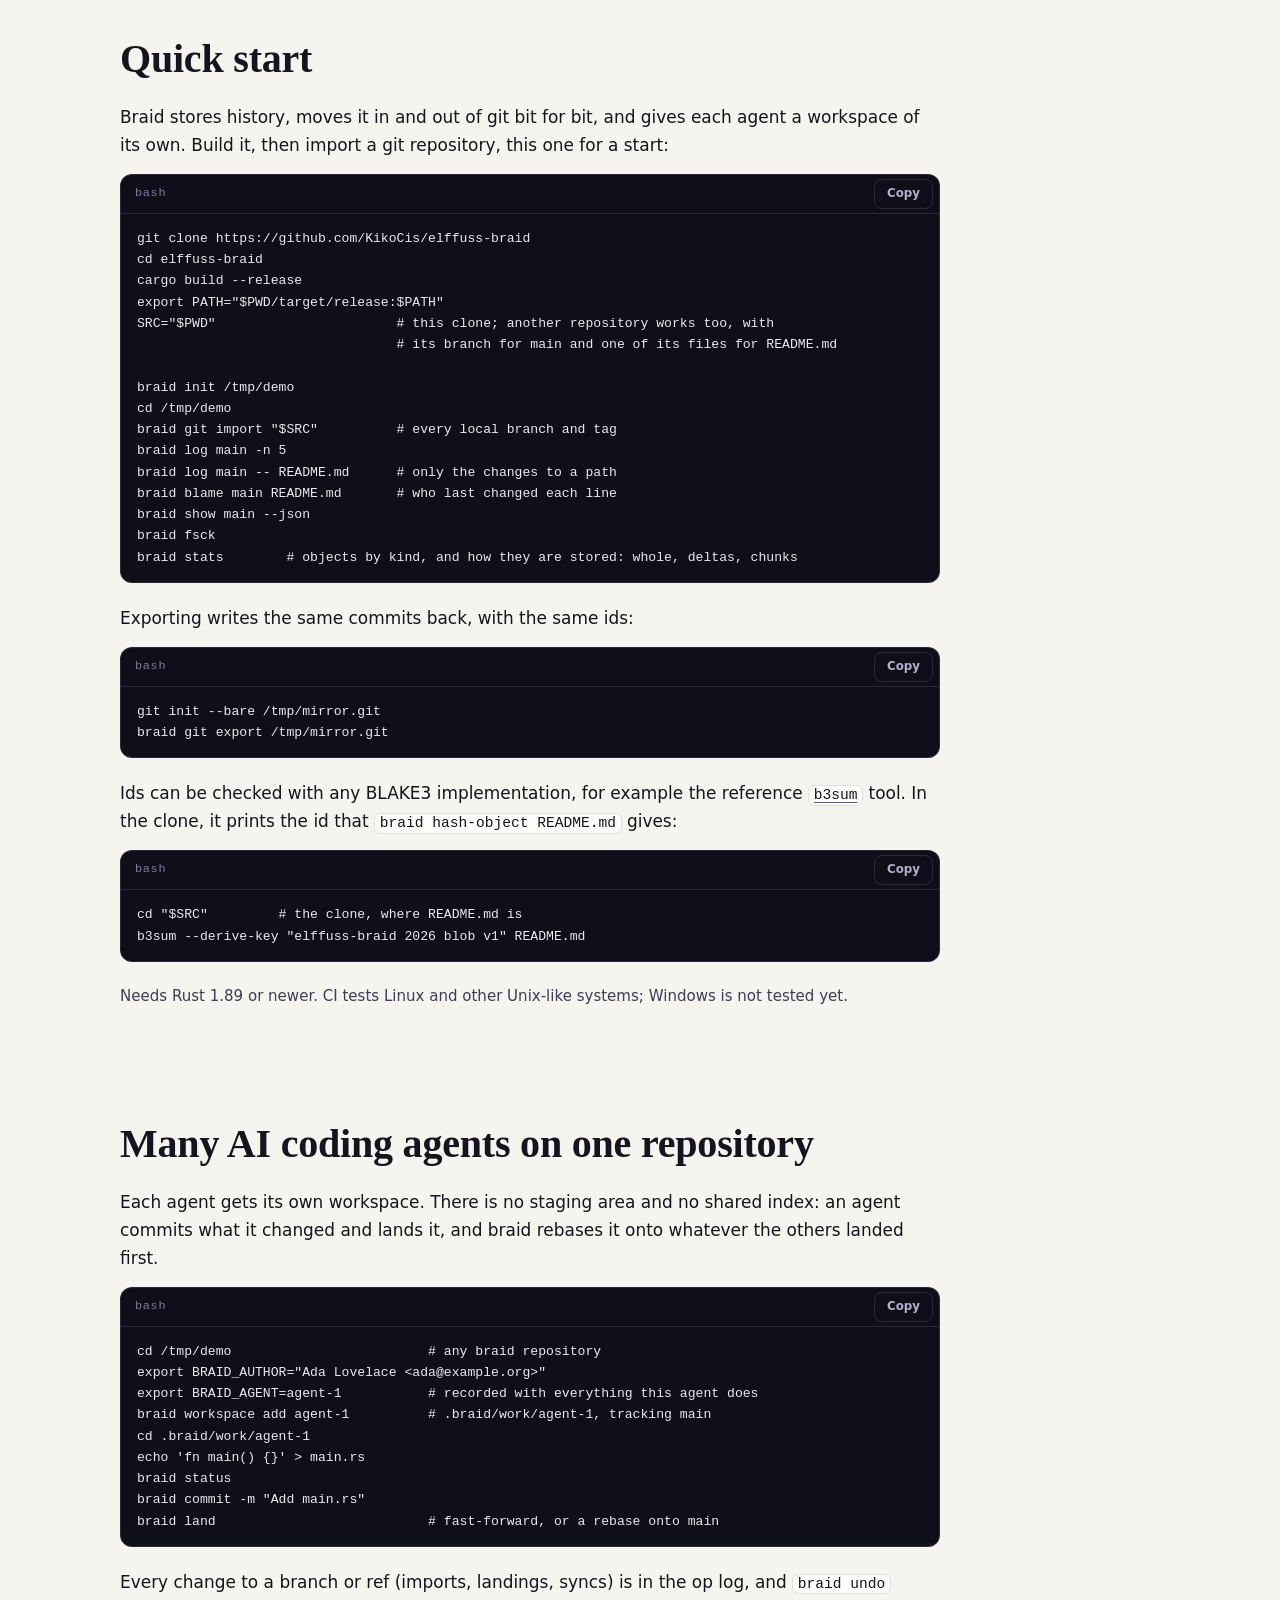
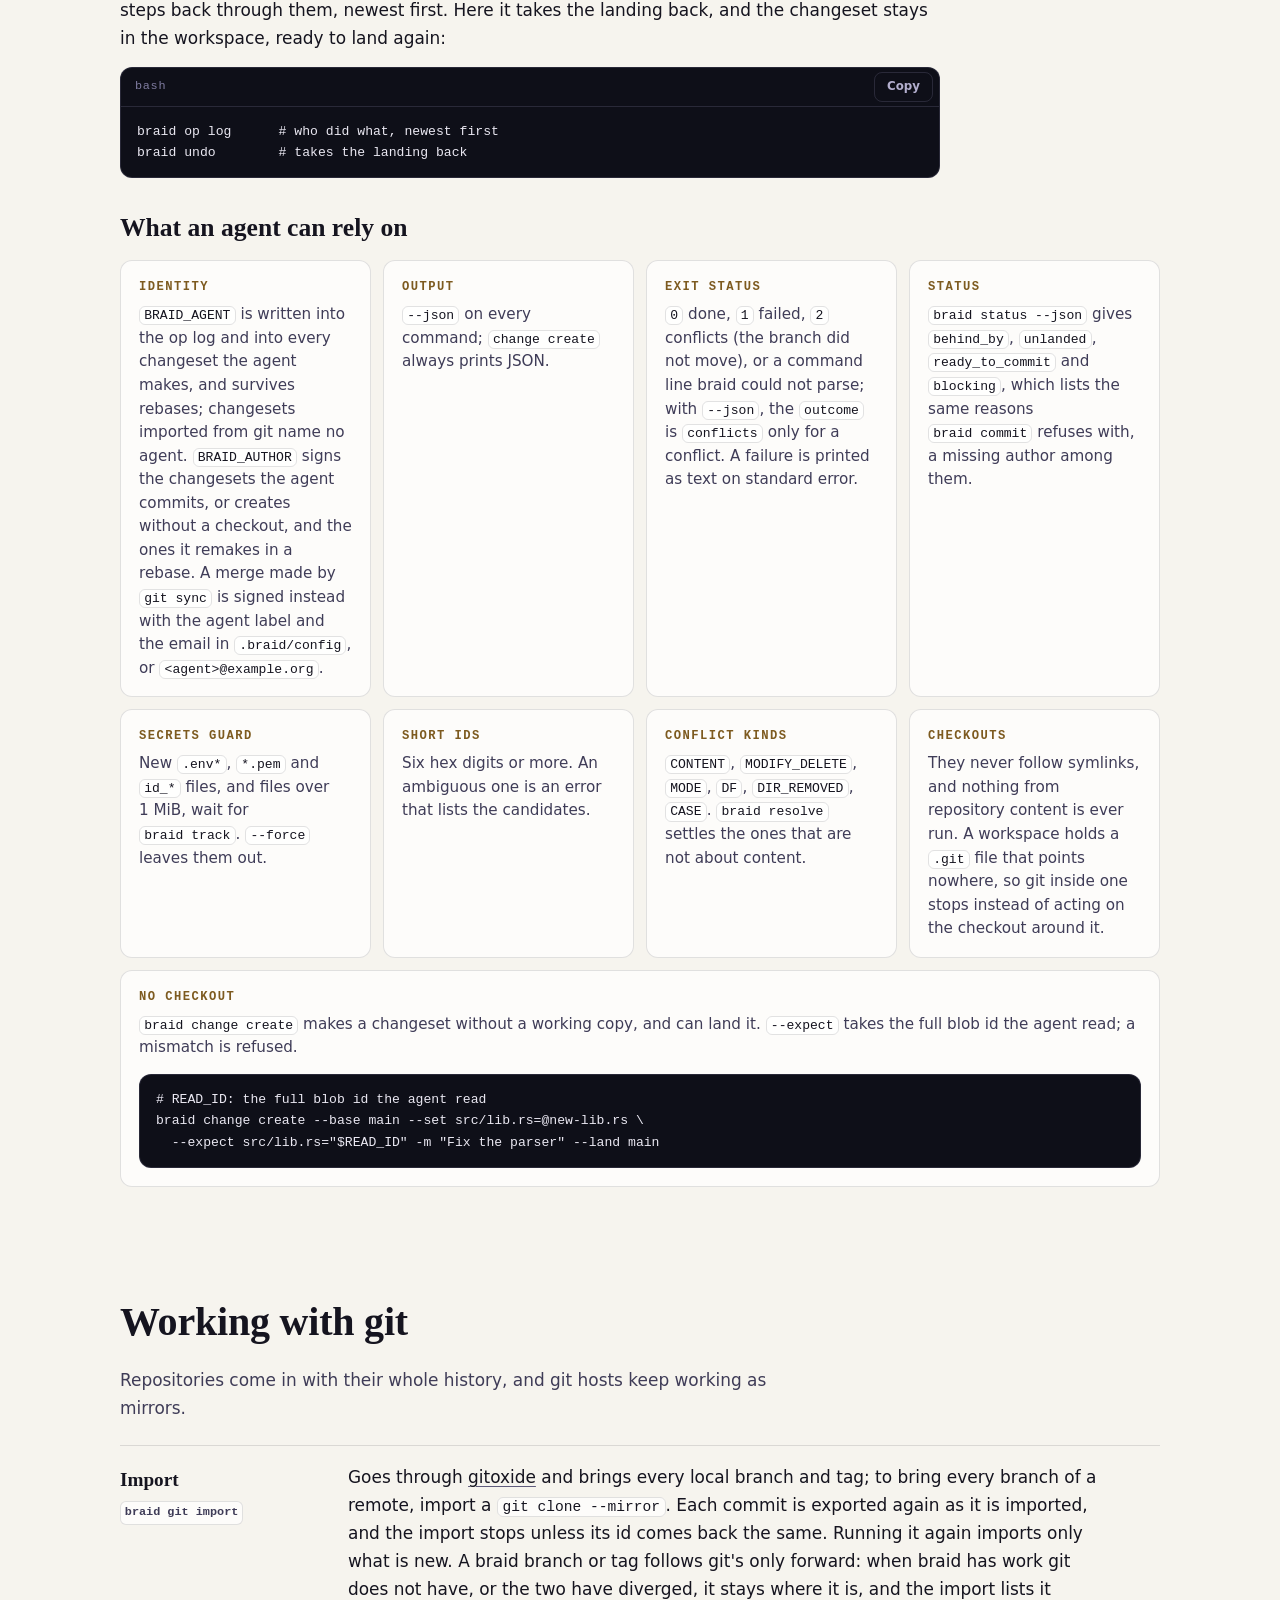
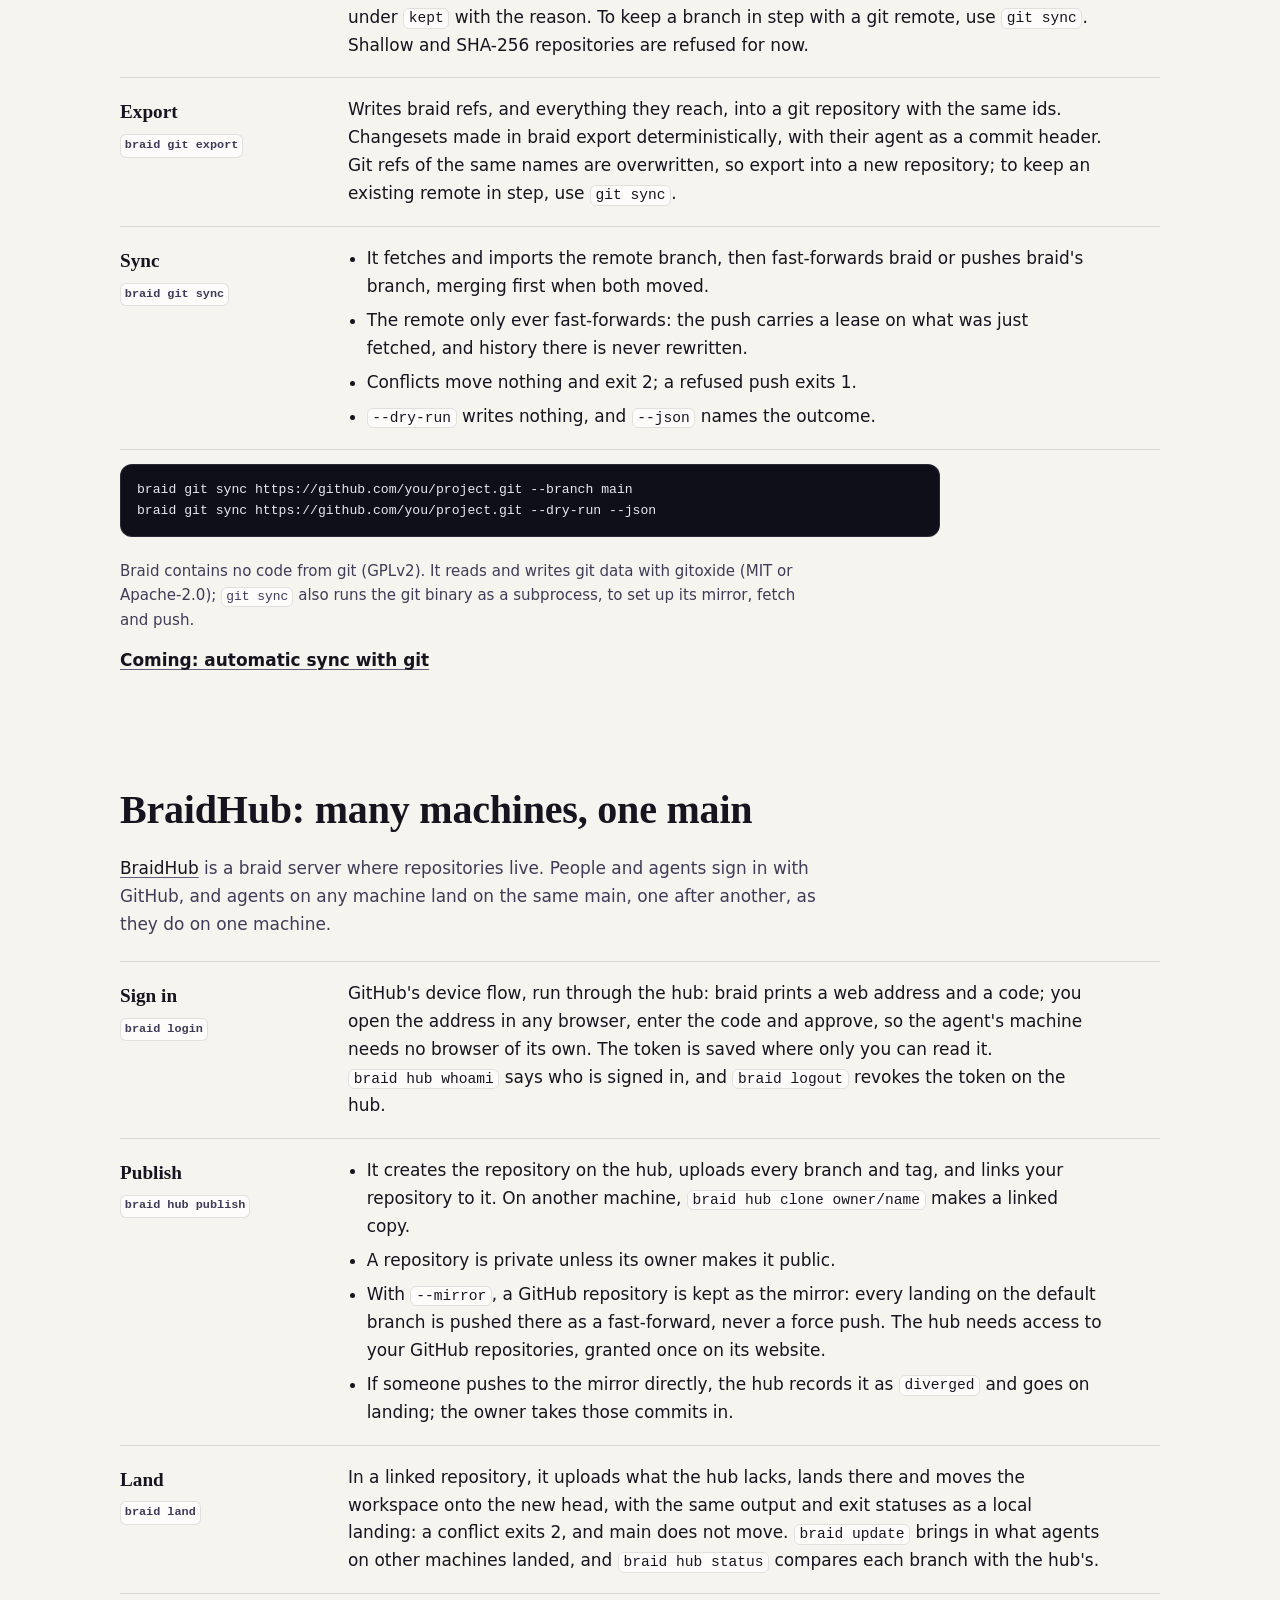
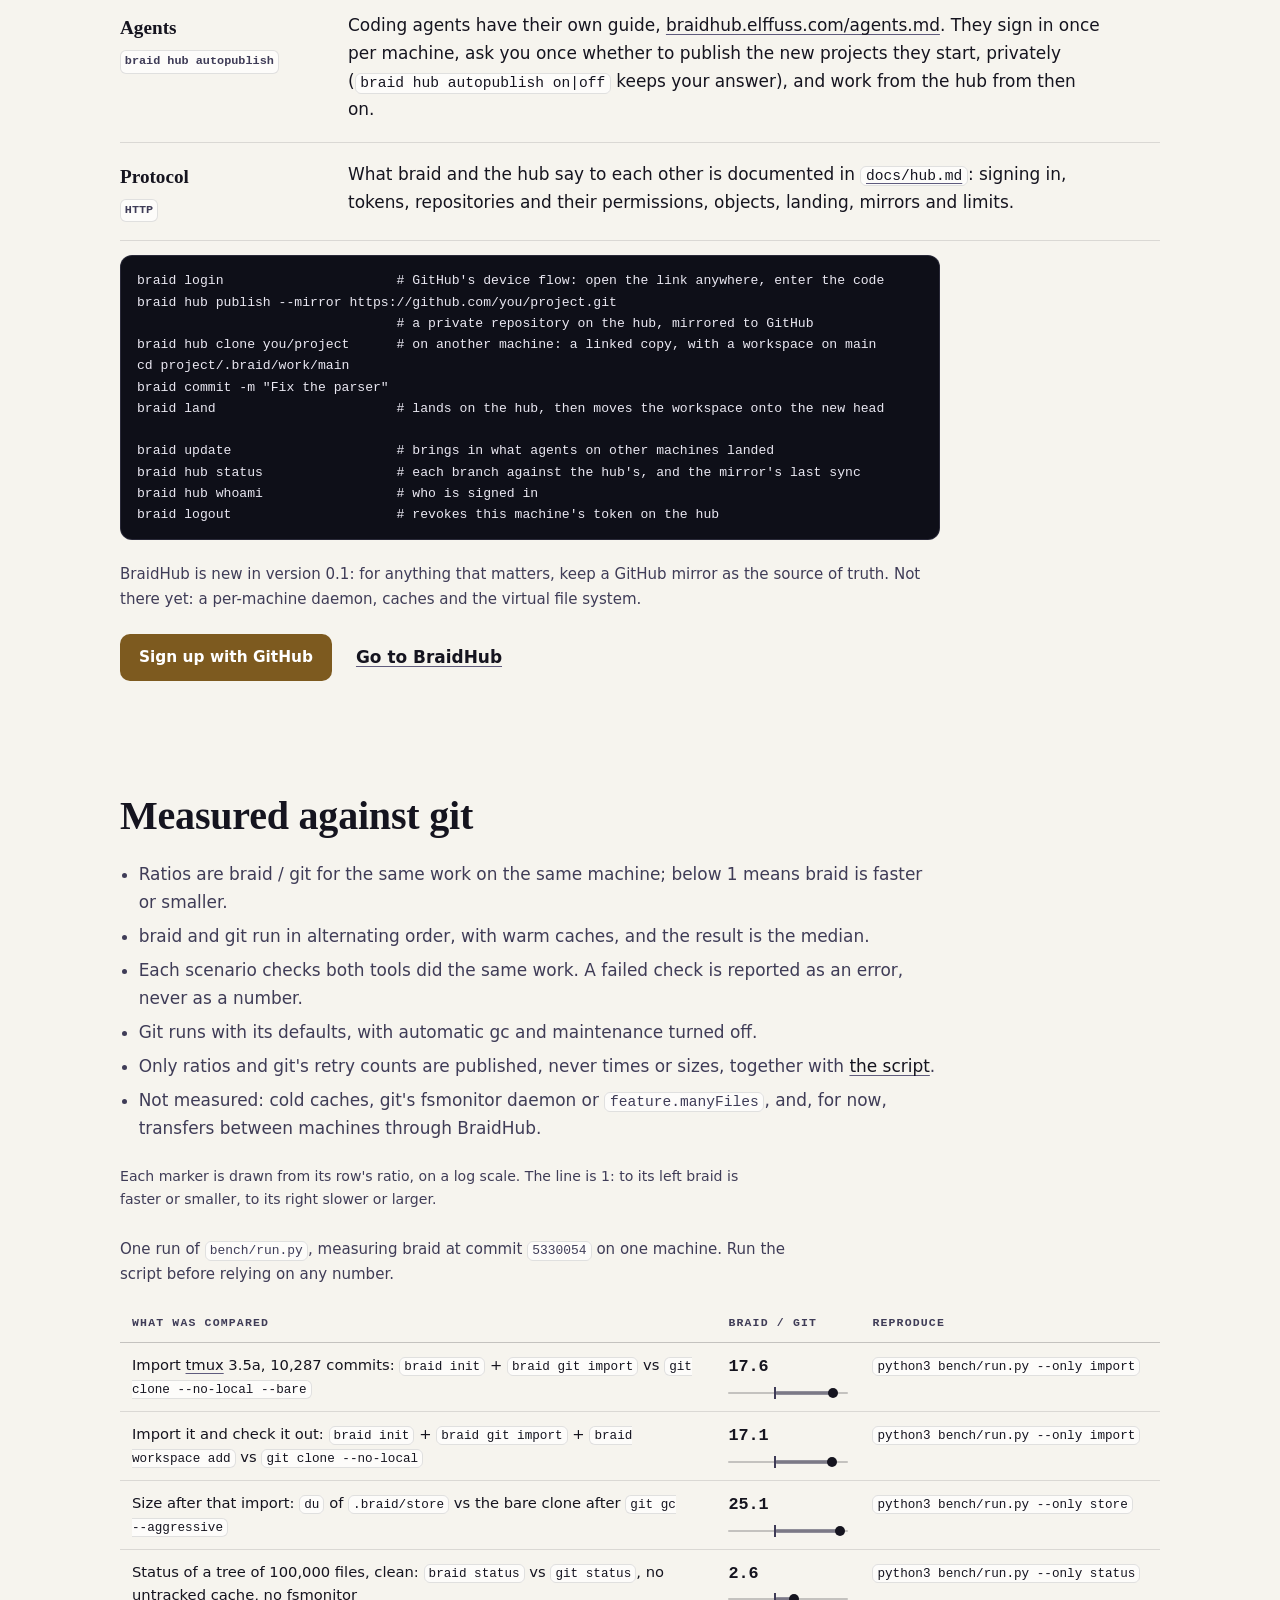
==== commit 1b3296dd: "Site: a page on Scion's ideas, structured data, robots.txt and a sitemap - index.html: the title, th" ====
--- a/site/index.html
+++ b/site/index.html
@@ -1,20 +1,20 @@
 <!doctype html>
 <!-- SPDX-License-Identifier: Apache-2.0
      Copyright (c) 2026 UtopiaIA -->
-<html lang="en">
+<html lang="en" data-title-es="Elffuss Braid · control de versiones para agentes de IA">
 <head>
 <meta charset="utf-8">
 <meta name="viewport" content="width=device-width, initial-scale=1">
-<title>Elffuss Braid · version control for many agents at once</title>
-<meta name="description" content="Version control for repositories where many AI agents land changes at the same time. Written from scratch in Rust, with git at the edges. Version 0.1, Apache-2.0.">
+<title>Elffuss Braid · version control for many AI coding agents</title>
+<meta name="description" content="Open-source version control for AI coding agents: on a single machine, many agents land on one main branch with no server. Git and GitHub keep working.">
 <link rel="canonical" href="https://braid.elffuss.com/">
 <meta name="color-scheme" content="dark light">
 <meta name="theme-color" content="#090a11" media="(prefers-color-scheme: dark)">
 <meta name="theme-color" content="#f6f4ee" media="(prefers-color-scheme: light)">
 <meta property="og:type" content="website">
 <meta property="og:site_name" content="Elffuss">
-<meta property="og:title" content="Elffuss Braid">
-<meta property="og:description" content="Version control for repositories where many AI agents land changes at the same time. Written from scratch in Rust, with git at the edges. Version 0.1, Apache-2.0.">
+<meta property="og:title" content="Elffuss Braid · version control for many AI coding agents">
+<meta property="og:description" content="Many AI coding agents commit in parallel and land on one main: a fast-forward or a rebase, and a conflict comes back as data while main stays put. No server on one machine; GitHub keeps working.">
 <meta property="og:url" content="https://braid.elffuss.com/">
 <meta property="og:image" content="https://braid.elffuss.com/og.png">
 <meta property="og:image:type" content="image/png">
@@ -24,8 +24,8 @@
 <meta property="og:locale" content="en_US">
 <meta property="og:locale:alternate" content="es_ES">
 <meta name="twitter:card" content="summary_large_image">
-<meta name="twitter:title" content="Elffuss Braid">
-<meta name="twitter:description" content="Version control for repositories where many AI agents land changes at the same time. Written from scratch in Rust, with git at the edges. Version 0.1, Apache-2.0.">
+<meta name="twitter:title" content="Elffuss Braid · version control for many AI coding agents">
+<meta name="twitter:description" content="Many AI coding agents commit in parallel and land on one main: a fast-forward or a rebase, and a conflict comes back as data while main stays put. No server on one machine; GitHub keeps working.">
 <meta name="twitter:image" content="https://braid.elffuss.com/og.png">
 <meta name="twitter:image:alt" content="The Elffuss Braid logo and the line Many agents. One main. No retry loop., beside a terminal where three agents commit at once and land in turn, and the third, which changed the same line as the first, gets a conflict while main does not move.">
 <link rel="icon" href="favicon.svg" type="image/svg+xml">
@@ -33,6 +33,75 @@
 <link rel="apple-touch-icon" href="apple-touch-icon.png">
 <link rel="stylesheet" href="site.css">
 <script src="site.js"></script>
+<script type="application/ld+json">
+{
+  "@context": "https://schema.org",
+  "@graph": [
+    {
+      "@type": "WebSite",
+      "@id": "https://braid.elffuss.com/#website",
+      "url": "https://braid.elffuss.com/",
+      "name": "Elffuss Braid",
+      "inLanguage": ["en", "es"],
+      "publisher": { "@id": "https://braid.elffuss.com/#utopiaia" },
+      "isPartOf": { "@type": "WebSite", "@id": "https://elffuss.com/#website", "name": "Elffuss", "url": "https://elffuss.com/" }
+    },
+    {
+      "@type": "Organization",
+      "@id": "https://braid.elffuss.com/#utopiaia",
+      "name": "UtopiaIA",
+      "brand": { "@type": "Brand", "name": "Elffuss", "url": "https://elffuss.com/" }
+    },
+    {
+      "@type": "SoftwareSourceCode",
+      "@id": "https://braid.elffuss.com/#source",
+      "name": "Elffuss Braid",
+      "alternateName": "braid",
+      "description": "The source of Elffuss Braid, version control for repositories where many AI coding agents land changes at the same time, written from scratch in Rust with git at the edges.",
+      "url": "https://braid.elffuss.com/",
+      "codeRepository": "https://github.com/KikoCis/elffuss-braid",
+      "programmingLanguage": { "@type": "ComputerLanguage", "name": "Rust" },
+      "license": "https://www.apache.org/licenses/LICENSE-2.0",
+      "version": "0.1.1",
+      "copyrightHolder": { "@id": "https://braid.elffuss.com/#utopiaia" },
+      "copyrightYear": 2026,
+      "targetProduct": { "@id": "https://braid.elffuss.com/#app" }
+    },
+    {
+      "@type": "SoftwareApplication",
+      "@id": "https://braid.elffuss.com/#app",
+      "name": "Elffuss Braid",
+      "alternateName": "braid",
+      "description": "Version control for repositories where many AI coding agents land changes at the same time. Each agent commits in a workspace of its own over one shared store, and landing on main is one short step taken in turn. No server or daemon is needed on one machine; BraidHub is for agents on several machines.",
+      "url": "https://braid.elffuss.com/",
+      "applicationCategory": "DeveloperApplication",
+      "applicationSubCategory": "Version control system",
+      "operatingSystem": "Linux and other Unix-like systems",
+      "softwareVersion": "0.1.1",
+      "softwareRequirements": "Rust 1.89 or newer, to build it with cargo",
+      "installUrl": "https://braid.elffuss.com/agents.md",
+      "license": "https://www.apache.org/licenses/LICENSE-2.0",
+      "isAccessibleForFree": true,
+      "offers": { "@type": "Offer", "price": "0", "priceCurrency": "EUR" },
+      "featureList": [
+        "A workspace per agent over one shared store, with no staging area",
+        "Landing on main as one short step taken in turn: a fast-forward, or a rebase that merges only the files both sides touched",
+        "Conflicts returned as data, with exit status 2 and a JSON form, while the branch does not move",
+        "No server or daemon on one machine",
+        "Bit-for-bit import of git history, and braid git sync to keep GitHub or any git remote in step",
+        "An append-only op log, and braid undo",
+        "braid verify: keep a branch green, bisect a failure and revert the changeset that broke it",
+        "BraidHub, for agents that land on one main from several machines"
+      ],
+      "publisher": { "@id": "https://braid.elffuss.com/#utopiaia" },
+      "sameAs": [
+        "https://github.com/KikoCis/elffuss-braid",
+        "https://huggingface.co/spaces/KikoCis/elffuss-braid"
+      ]
+    }
+  ]
+}
+</script>
 </head>
 <body id="top">
 <a class="skip" href="#main"><span data-l="en" lang="en">Skip to content</span><span data-l="es" lang="es">Saltar al contenido</span></a>
@@ -63,12 +132,12 @@
 
 <section class="hero" aria-labelledby="hero-title">
 <div class="wrap hero-grid">
-<div class="hero-logo"><svg xmlns="http://www.w3.org/2000/svg" viewBox="0 0 320 96" class="logo" role="img" aria-label="Three strands braided together" data-aria-en="Three strands braided together" data-aria-es="Tres hebras trenzadas"><defs><mask id="hl-cut0" maskUnits="userSpaceOnUse" x="0" y="0" width="320" height="96"><rect x="0" y="0" width="320" height="96" fill="#fff"/><path d="M38.67 21.01C41.17 21.11 43.67 22.42 46.17 24.77C48.67 27.12 51.17 30.51 53.67 34.5C56.17 38.49 58.67 43.08 61.17 47.69C63.67 52.3 66.17 56.92 68.67 60.96M84.67 74.99C87.17 74.89 89.67 73.58 92.17 71.23C94.67 68.88 97.17 65.49 99.67 61.5C102.17 57.51 104.67 52.92 107.17 48.31C109.67 43.7 112.17 39.08 114.67 35.04M130.67 21.01C133.17 21.11 135.67 22.42 138.17 24.77C140.67 27.12 143.17 30.51 145.67 34.5C148.17 38.49 150.67 43.08 153.17 47.69C155.67 52.3 158.17 56.92 160.67 60.96M176.67 74.99C179.17 74.89 181.67 73.58 184.17 71.23C186.67 68.88 189.17 65.49 191.67 61.5C194.17 57.51 196.67 52.92 199.17 48.31C201.67 43.7 204.17 39.08 206.67 35.04M222.67 21.01C225.17 21.11 227.67 22.42 230.17 24.77C232.67 27.12 235.17 30.51 237.67 34.5C240.17 38.49 242.67 43.08 245.17 47.69C247.67 52.3 250.17 56.92 252.67 60.96M268.67 74.99C271.11 74.89 273.56 73.64 276 71.38C278.44 69.13 280.89 65.88 283.33 62.03C285.78 58.18 288.22 53.73 290.67 49.23C293.11 44.73 295.56 40.18 298 36.13" fill="none" stroke="#000" stroke-width="18.5" stroke-linecap="butt"/></mask><mask id="hl-cut1" maskUnits="userSpaceOnUse" x="0" y="0" width="320" height="96"><rect x="0" y="0" width="320" height="96" fill="#fff"/><path d="M22 32.94C23.78 35.66 25.56 38.71 27.33 41.91C29.11 45.1 30.89 48.43 32.67 51.68C34.44 54.92 36.22 58.09 38 60.96M54 74.99C56.5 74.89 59 73.58 61.5 71.23C64 68.88 66.5 65.49 69 61.5C71.5 57.51 74 52.92 76.5 48.31C79 43.7 81.5 39.08 84 35.04M100 21.01C102.5 21.11 105 22.42 107.5 24.77C110 27.12 112.5 30.51 115 34.5C117.5 38.49 120 43.08 122.5 47.69C125 52.3 127.5 56.92 130 60.96M146 74.99C148.5 74.89 151 73.58 153.5 71.23C156 68.88 158.5 65.49 161 61.5C163.5 57.51 166 52.92 168.5 48.31C171 43.7 173.5 39.08 176 35.04M192 21.01C194.5 21.11 197 22.42 199.5 24.77C202 27.12 204.5 30.51 207 34.5C209.5 38.49 212 43.08 214.5 47.69C217 52.3 219.5 56.92 222 60.96M238 74.99C240.5 74.89 243 73.58 245.5 71.23C248 68.88 250.5 65.49 253 61.5C255.5 57.51 258 52.92 260.5 48.31C263 43.7 265.5 39.08 268 35.04" fill="none" stroke="#000" stroke-width="18.5" stroke-linecap="butt"/></mask><mask id="hl-cut2" maskUnits="userSpaceOnUse" x="0" y="0" width="320" height="96"><rect x="0" y="0" width="320" height="96" fill="#fff"/><path d="M23.33 74.99C25.83 74.89 28.33 73.58 30.83 71.23C33.33 68.88 35.83 65.49 38.33 61.5C40.83 57.51 43.33 52.92 45.83 48.31C48.33 43.7 50.83 39.08 53.33 35.04M69.33 21.01C71.83 21.11 74.33 22.42 76.83 24.77C79.33 27.12 81.83 30.51 84.33 34.5C86.83 38.49 89.33 43.08 91.83 47.69C94.33 52.3 96.83 56.92 99.33 60.96M115.33 74.99C117.83 74.89 120.33 73.58 122.83 71.23C125.33 68.88 127.83 65.49 130.33 61.5C132.83 57.51 135.33 52.92 137.83 48.31C140.33 43.7 142.83 39.08 145.33 35.04M161.33 21.01C163.83 21.11 166.33 22.42 168.83 24.77C171.33 27.12 173.83 30.51 176.33 34.5C178.83 38.49 181.33 43.08 183.83 47.69C186.33 52.3 188.83 56.92 191.33 60.96M207.33 74.99C209.83 74.89 212.33 73.58 214.83 71.23C217.33 68.88 219.83 65.49 222.33 61.5C224.83 57.51 227.33 52.92 229.83 48.31C232.33 43.7 234.83 39.08 237.33 35.04M253.33 21.01C255.83 21.11 258.33 22.42 260.83 24.77C263.33 27.12 265.83 30.51 268.33 34.5C270.83 38.49 273.33 43.08 275.83 47.69C278.33 52.3 280.83 56.92 283.33 60.96" fill="none" stroke="#000" stroke-width="18.5" stroke-linecap="butt"/></mask></defs><path d="M22 74.94C25.83 75.42 29.67 73 33.5 68.35C37.33 63.7 41.17 56.89 45 49.84C48.83 42.79 52.67 35.58 56.5 30.26C60.33 24.93 64.17 21.55 68 21.06C71.83 20.58 75.67 23 79.5 27.65C83.33 32.3 87.17 39.11 91 46.16C94.83 53.21 98.67 60.42 102.5 65.74C106.33 71.07 110.17 74.45 114 74.94C117.83 75.42 121.67 73 125.5 68.35C129.33 63.7 133.17 56.89 137 49.84C140.83 42.79 144.67 35.58 148.5 30.26C152.33 24.93 156.17 21.55 160 21.06C163.83 20.58 167.67 23 171.5 27.65C175.33 32.3 179.17 39.11 183 46.16C186.83 53.21 190.67 60.42 194.5 65.74C198.33 71.07 202.17 74.45 206 74.94C209.83 75.42 213.67 73 217.5 68.35C221.33 63.7 225.17 56.89 229 49.84C232.83 42.79 236.67 35.58 240.5 30.26C244.33 24.93 248.17 21.55 252 21.06C255.83 20.58 259.67 23 263.5 27.65C267.33 32.3 271.17 39.11 275 46.16C278.83 53.21 282.67 60.42 286.5 65.74C290.33 71.07 294.17 74.45 298 74.94" fill="none" class="sa" stroke-width="9.5" stroke-linecap="round" stroke-linejoin="round" mask="url(#hl-cut0)" pathLength="1"/><path d="M22 36.13C25.83 29.78 29.67 24.75 33.5 22.46C37.33 20.17 41.17 20.64 45 23.75C48.83 26.86 52.67 32.56 56.5 39.25C60.33 45.94 64.17 53.52 68 59.87C71.83 66.22 75.67 71.25 79.5 73.54C83.33 75.83 87.17 75.36 91 72.25C94.83 69.14 98.67 63.44 102.5 56.75C106.33 50.06 110.17 42.48 114 36.13C117.83 29.78 121.67 24.75 125.5 22.46C129.33 20.17 133.17 20.64 137 23.75C140.83 26.86 144.67 32.56 148.5 39.25C152.33 45.94 156.17 53.52 160 59.87C163.83 66.22 167.67 71.25 171.5 73.54C175.33 75.83 179.17 75.36 183 72.25C186.83 69.14 190.67 63.44 194.5 56.75C198.33 50.06 202.17 42.48 206 36.13C209.83 29.78 213.67 24.75 217.5 22.46C221.33 20.17 225.17 20.64 229 23.75C232.83 26.86 236.67 32.56 240.5 39.25C244.33 45.94 248.17 53.52 252 59.87C255.83 66.22 259.67 71.25 263.5 73.54C267.33 75.83 271.17 75.36 275 72.25C278.83 69.14 282.67 63.44 286.5 56.75C290.33 50.06 294.17 42.48 298 36.13" fill="none" class="sb" stroke-width="9.5" stroke-linecap="round" stroke-linejoin="round" mask="url(#hl-cut1)" pathLength="1"/><path d="M22 32.94C25.83 38.8 29.67 46.26 33.5 53.19C37.33 60.13 41.17 66.46 45 70.41C48.83 74.35 52.67 75.86 56.5 74.5C60.33 73.14 64.17 68.93 68 63.06C71.83 57.2 75.67 49.74 79.5 42.81C83.33 35.87 87.17 29.54 91 25.59C94.83 21.65 98.67 20.14 102.5 21.5C106.33 22.86 110.17 27.07 114 32.94C117.83 38.8 121.67 46.26 125.5 53.19C129.33 60.13 133.17 66.46 137 70.41C140.83 74.35 144.67 75.86 148.5 74.5C152.33 73.14 156.17 68.93 160 63.06C163.83 57.2 167.67 49.74 171.5 42.81C175.33 35.87 179.17 29.54 183 25.59C186.83 21.65 190.67 20.14 194.5 21.5C198.33 22.86 202.17 27.07 206 32.94C209.83 38.8 213.67 46.26 217.5 53.19C221.33 60.13 225.17 66.46 229 70.41C232.83 74.35 236.67 75.86 240.5 74.5C244.33 73.14 248.17 68.93 252 63.06C255.83 57.2 259.67 49.74 263.5 42.81C267.33 35.87 271.17 29.54 275 25.59C278.83 21.65 282.67 20.14 286.5 21.5C290.33 22.86 294.17 27.07 298 32.94" fill="none" class="sc" stroke-width="9.5" stroke-linecap="round" stroke-linejoin="round" mask="url(#hl-cut2)" pathLength="1"/></svg></div>
+<div class="hero-logo"><svg xmlns="http://www.w3.org/2000/svg" viewBox="0 0 320 96" class="logo" role="img" aria-label="Elffuss Braid logo: three strands braided together" data-aria-en="Elffuss Braid logo: three strands braided together" data-aria-es="Logo de Elffuss Braid: tres hebras trenzadas"><defs><mask id="hl-cut0" maskUnits="userSpaceOnUse" x="0" y="0" width="320" height="96"><rect x="0" y="0" width="320" height="96" fill="#fff"/><path d="M38.67 21.01C41.17 21.11 43.67 22.42 46.17 24.77C48.67 27.12 51.17 30.51 53.67 34.5C56.17 38.49 58.67 43.08 61.17 47.69C63.67 52.3 66.17 56.92 68.67 60.96M84.67 74.99C87.17 74.89 89.67 73.58 92.17 71.23C94.67 68.88 97.17 65.49 99.67 61.5C102.17 57.51 104.67 52.92 107.17 48.31C109.67 43.7 112.17 39.08 114.67 35.04M130.67 21.01C133.17 21.11 135.67 22.42 138.17 24.77C140.67 27.12 143.17 30.51 145.67 34.5C148.17 38.49 150.67 43.08 153.17 47.69C155.67 52.3 158.17 56.92 160.67 60.96M176.67 74.99C179.17 74.89 181.67 73.58 184.17 71.23C186.67 68.88 189.17 65.49 191.67 61.5C194.17 57.51 196.67 52.92 199.17 48.31C201.67 43.7 204.17 39.08 206.67 35.04M222.67 21.01C225.17 21.11 227.67 22.42 230.17 24.77C232.67 27.12 235.17 30.51 237.67 34.5C240.17 38.49 242.67 43.08 245.17 47.69C247.67 52.3 250.17 56.92 252.67 60.96M268.67 74.99C271.11 74.89 273.56 73.64 276 71.38C278.44 69.13 280.89 65.88 283.33 62.03C285.78 58.18 288.22 53.73 290.67 49.23C293.11 44.73 295.56 40.18 298 36.13" fill="none" stroke="#000" stroke-width="18.5" stroke-linecap="butt"/></mask><mask id="hl-cut1" maskUnits="userSpaceOnUse" x="0" y="0" width="320" height="96"><rect x="0" y="0" width="320" height="96" fill="#fff"/><path d="M22 32.94C23.78 35.66 25.56 38.71 27.33 41.91C29.11 45.1 30.89 48.43 32.67 51.68C34.44 54.92 36.22 58.09 38 60.96M54 74.99C56.5 74.89 59 73.58 61.5 71.23C64 68.88 66.5 65.49 69 61.5C71.5 57.51 74 52.92 76.5 48.31C79 43.7 81.5 39.08 84 35.04M100 21.01C102.5 21.11 105 22.42 107.5 24.77C110 27.12 112.5 30.51 115 34.5C117.5 38.49 120 43.08 122.5 47.69C125 52.3 127.5 56.92 130 60.96M146 74.99C148.5 74.89 151 73.58 153.5 71.23C156 68.88 158.5 65.49 161 61.5C163.5 57.51 166 52.92 168.5 48.31C171 43.7 173.5 39.08 176 35.04M192 21.01C194.5 21.11 197 22.42 199.5 24.77C202 27.12 204.5 30.51 207 34.5C209.5 38.49 212 43.08 214.5 47.69C217 52.3 219.5 56.92 222 60.96M238 74.99C240.5 74.89 243 73.58 245.5 71.23C248 68.88 250.5 65.49 253 61.5C255.5 57.51 258 52.92 260.5 48.31C263 43.7 265.5 39.08 268 35.04" fill="none" stroke="#000" stroke-width="18.5" stroke-linecap="butt"/></mask><mask id="hl-cut2" maskUnits="userSpaceOnUse" x="0" y="0" width="320" height="96"><rect x="0" y="0" width="320" height="96" fill="#fff"/><path d="M23.33 74.99C25.83 74.89 28.33 73.58 30.83 71.23C33.33 68.88 35.83 65.49 38.33 61.5C40.83 57.51 43.33 52.92 45.83 48.31C48.33 43.7 50.83 39.08 53.33 35.04M69.33 21.01C71.83 21.11 74.33 22.42 76.83 24.77C79.33 27.12 81.83 30.51 84.33 34.5C86.83 38.49 89.33 43.08 91.83 47.69C94.33 52.3 96.83 56.92 99.33 60.96M115.33 74.99C117.83 74.89 120.33 73.58 122.83 71.23C125.33 68.88 127.83 65.49 130.33 61.5C132.83 57.51 135.33 52.92 137.83 48.31C140.33 43.7 142.83 39.08 145.33 35.04M161.33 21.01C163.83 21.11 166.33 22.42 168.83 24.77C171.33 27.12 173.83 30.51 176.33 34.5C178.83 38.49 181.33 43.08 183.83 47.69C186.33 52.3 188.83 56.92 191.33 60.96M207.33 74.99C209.83 74.89 212.33 73.58 214.83 71.23C217.33 68.88 219.83 65.49 222.33 61.5C224.83 57.51 227.33 52.92 229.83 48.31C232.33 43.7 234.83 39.08 237.33 35.04M253.33 21.01C255.83 21.11 258.33 22.42 260.83 24.77C263.33 27.12 265.83 30.51 268.33 34.5C270.83 38.49 273.33 43.08 275.83 47.69C278.33 52.3 280.83 56.92 283.33 60.96" fill="none" stroke="#000" stroke-width="18.5" stroke-linecap="butt"/></mask></defs><path d="M22 74.94C25.83 75.42 29.67 73 33.5 68.35C37.33 63.7 41.17 56.89 45 49.84C48.83 42.79 52.67 35.58 56.5 30.26C60.33 24.93 64.17 21.55 68 21.06C71.83 20.58 75.67 23 79.5 27.65C83.33 32.3 87.17 39.11 91 46.16C94.83 53.21 98.67 60.42 102.5 65.74C106.33 71.07 110.17 74.45 114 74.94C117.83 75.42 121.67 73 125.5 68.35C129.33 63.7 133.17 56.89 137 49.84C140.83 42.79 144.67 35.58 148.5 30.26C152.33 24.93 156.17 21.55 160 21.06C163.83 20.58 167.67 23 171.5 27.65C175.33 32.3 179.17 39.11 183 46.16C186.83 53.21 190.67 60.42 194.5 65.74C198.33 71.07 202.17 74.45 206 74.94C209.83 75.42 213.67 73 217.5 68.35C221.33 63.7 225.17 56.89 229 49.84C232.83 42.79 236.67 35.58 240.5 30.26C244.33 24.93 248.17 21.55 252 21.06C255.83 20.58 259.67 23 263.5 27.65C267.33 32.3 271.17 39.11 275 46.16C278.83 53.21 282.67 60.42 286.5 65.74C290.33 71.07 294.17 74.45 298 74.94" fill="none" class="sa" stroke-width="9.5" stroke-linecap="round" stroke-linejoin="round" mask="url(#hl-cut0)" pathLength="1"/><path d="M22 36.13C25.83 29.78 29.67 24.75 33.5 22.46C37.33 20.17 41.17 20.64 45 23.75C48.83 26.86 52.67 32.56 56.5 39.25C60.33 45.94 64.17 53.52 68 59.87C71.83 66.22 75.67 71.25 79.5 73.54C83.33 75.83 87.17 75.36 91 72.25C94.83 69.14 98.67 63.44 102.5 56.75C106.33 50.06 110.17 42.48 114 36.13C117.83 29.78 121.67 24.75 125.5 22.46C129.33 20.17 133.17 20.64 137 23.75C140.83 26.86 144.67 32.56 148.5 39.25C152.33 45.94 156.17 53.52 160 59.87C163.83 66.22 167.67 71.25 171.5 73.54C175.33 75.83 179.17 75.36 183 72.25C186.83 69.14 190.67 63.44 194.5 56.75C198.33 50.06 202.17 42.48 206 36.13C209.83 29.78 213.67 24.75 217.5 22.46C221.33 20.17 225.17 20.64 229 23.75C232.83 26.86 236.67 32.56 240.5 39.25C244.33 45.94 248.17 53.52 252 59.87C255.83 66.22 259.67 71.25 263.5 73.54C267.33 75.83 271.17 75.36 275 72.25C278.83 69.14 282.67 63.44 286.5 56.75C290.33 50.06 294.17 42.48 298 36.13" fill="none" class="sb" stroke-width="9.5" stroke-linecap="round" stroke-linejoin="round" mask="url(#hl-cut1)" pathLength="1"/><path d="M22 32.94C25.83 38.8 29.67 46.26 33.5 53.19C37.33 60.13 41.17 66.46 45 70.41C48.83 74.35 52.67 75.86 56.5 74.5C60.33 73.14 64.17 68.93 68 63.06C71.83 57.2 75.67 49.74 79.5 42.81C83.33 35.87 87.17 29.54 91 25.59C94.83 21.65 98.67 20.14 102.5 21.5C106.33 22.86 110.17 27.07 114 32.94C117.83 38.8 121.67 46.26 125.5 53.19C129.33 60.13 133.17 66.46 137 70.41C140.83 74.35 144.67 75.86 148.5 74.5C152.33 73.14 156.17 68.93 160 63.06C163.83 57.2 167.67 49.74 171.5 42.81C175.33 35.87 179.17 29.54 183 25.59C186.83 21.65 190.67 20.14 194.5 21.5C198.33 22.86 202.17 27.07 206 32.94C209.83 38.8 213.67 46.26 217.5 53.19C221.33 60.13 225.17 66.46 229 70.41C232.83 74.35 236.67 75.86 240.5 74.5C244.33 73.14 248.17 68.93 252 63.06C255.83 57.2 259.67 49.74 263.5 42.81C267.33 35.87 271.17 29.54 275 25.59C278.83 21.65 282.67 20.14 286.5 21.5C290.33 22.86 294.17 27.07 298 32.94" fill="none" class="sc" stroke-width="9.5" stroke-linecap="round" stroke-linejoin="round" mask="url(#hl-cut2)" pathLength="1"/></svg></div>
 <div class="hero-copy">
 <p class="eyebrow"><span data-l="en" lang="en">Elffuss Braid · <span class="nw">version 0.1</span> <span class="nw">· Apache-2.0</span></span><span data-l="es" lang="es">Elffuss Braid · <span class="nw">versión 0.1</span> <span class="nw">· Apache-2.0</span></span></p>
 <h1 id="hero-title"><span data-l="en" lang="en"><span class="nw">Many agents.</span> <span class="nw">One main.</span> <span class="nw">No retry loop.</span></span><span data-l="es" lang="es"><span class="nw">Muchos agentes.</span> <span class="nw">Un solo main.</span> <span class="nw">Sin reintentos.</span></span></h1>
-<p class="pitch" data-l="en" lang="en">Version control for repositories where many agents land changes at the same time.</p>
-<p class="pitch" data-l="es" lang="es">Control de versiones para repositorios en los que muchos agentes aterrizan cambios a la vez.</p>
+<p class="pitch" data-l="en" lang="en">Elffuss Braid is version control for repositories where many AI coding agents land changes at the same time.</p>
+<p class="pitch" data-l="es" lang="es">Elffuss Braid es un sistema de control de versiones para repositorios en los que muchos agentes de IA aterrizan cambios a la vez.</p>
 <p class="sub" data-l="en" lang="en">Written from scratch in Rust. Each agent commits in its own workspace, and a change that fell behind is rebased onto whatever landed first. Git stays at the edges, so GitHub keeps working.</p>
 <p class="sub" data-l="es" lang="es">Escrito desde cero en Rust. Cada agente hace commit en su propio espacio de trabajo, y si un cambio se ha quedado atrás, braid le hace rebase sobre lo que haya aterrizado antes. Git se queda en los bordes, así que GitHub sigue funcionando.</p>
 <div class="signup">
@@ -360,7 +429,7 @@
 <section id="how" class="sec" aria-labelledby="how-title">
 <div class="wrap">
 <div class="sec-head">
-<h2 id="how-title"><span data-l="en" lang="en">How it works</span><span data-l="es" lang="es">Cómo funciona</span></h2>
+<h2 id="how-title"><span data-l="en" lang="en">How braid works</span><span data-l="es" lang="es">Cómo funciona braid</span></h2>
 </div>
 <figure class="diagram">
 <svg class="dgm dgm-wide" viewBox="0 0 1000 408" xmlns="http://www.w3.org/2000/svg" aria-hidden="true" focusable="false"><rect class="band" x="12" y="12" width="254" height="390" rx="16"/><text class="lb mono dim" font-size="13.5"><tspan data-l="en" lang="en" x="28" y="36">commit: in parallel</tspan><tspan data-l="es" lang="es" x="28" y="36">commit: en paralelo</tspan></text><rect class="card" x="28" y="49" width="222" height="62" rx="10"/><rect class="acc-a" x="40" y="60" width="4" height="40" rx="2"/><text class="lb mono hi" font-size="15"><tspan x="56" y="75">workspace a</tspan></text><text class="lb dim" font-size="13.5"><tspan data-l="en" lang="en" x="56" y="96">own working copy · no index</tspan><tspan data-l="es" lang="es" x="56" y="96">su propia copia · sin índice</tspan></text><rect class="card" x="28" y="137" width="222" height="62" rx="10"/><rect class="acc-c" x="40" y="148" width="4" height="40" rx="2"/><text class="lb mono hi" font-size="15"><tspan x="56" y="163">workspace c</tspan></text><text class="lb dim" font-size="13.5"><tspan data-l="en" lang="en" x="56" y="184">own working copy · no index</tspan><tspan data-l="es" lang="es" x="56" y="184">su propia copia · sin índice</tspan></text><rect class="card" x="28" y="225" width="222" height="62" rx="10"/><rect class="acc-b" x="40" y="236" width="4" height="40" rx="2"/><text class="lb mono hi" font-size="15"><tspan x="56" y="251">workspace b</tspan></text><text class="lb dim" font-size="13.5"><tspan data-l="en" lang="en" x="56" y="272">own working copy · no index</tspan><tspan data-l="es" lang="es" x="56" y="272">su propia copia · sin índice</tspan></text><text class="lb hi strong" font-size="14"><tspan data-l="en" lang="en" x="28" y="318">one shared store</tspan><tspan data-l="es" lang="es" x="28" y="318">un almacén compartido</tspan></text><text class="lb dim" font-size="13.5"><tspan data-l="en" lang="en" x="28" y="340">immutable objects</tspan><tspan data-l="en" lang="en" x="28" y="357.5">named by BLAKE3</tspan><tspan data-l="en" lang="en" x="28" y="375">append-only op log</tspan><tspan data-l="es" lang="es" x="28" y="340">objetos inmutables</tspan><tspan data-l="es" lang="es" x="28" y="357.5">con nombre BLAKE3</tspan><tspan data-l="es" lang="es" x="28" y="375">registro de operaciones</tspan><tspan data-l="es" lang="es" x="28" y="392.5">que solo crece</tspan></text><defs><mask id="dw-m-a" maskUnits="userSpaceOnUse" x="0" y="0" width="1000" height="408"><rect width="1000" height="408" fill="#fff"/><path d="M636.9 192.29C639.15 192.2 641.4 191.02 643.65 188.9C645.9 186.79 648.15 183.74 650.4 180.15C652.65 176.56 654.9 172.43 657.15 168.28C659.4 164.13 661.65 159.97 663.9 156.33" fill="none" stroke="#000" stroke-width="16.65"/><path d="M678.3 143.71C680.55 143.8 682.8 144.98 685.05 147.1C687.3 149.21 689.55 152.26 691.8 155.85C694.05 159.44 696.3 163.57 698.55 167.72C700.8 171.87 703.05 176.03 705.3 179.67" fill="none" stroke="#000" stroke-width="16.65"/><path d="M719.7 192.29C721.95 192.2 724.2 191.02 726.45 188.9C728.7 186.79 730.95 183.74 733.2 180.15C735.45 176.56 737.7 172.43 739.95 168.28C742.2 164.13 744.45 159.97 746.7 156.33" fill="none" stroke="#000" stroke-width="16.65"/></mask><mask id="dw-m-c" maskUnits="userSpaceOnUse" x="0" y="0" width="1000" height="408"><rect width="1000" height="408" fill="#fff"/><path d="M630 147.24C632.23 149.38 634.47 152.43 636.7 156.01C638.93 159.59 641.17 163.7 643.4 167.82C645.63 171.93 647.87 176.06 650.1 179.67" fill="none" stroke="#000" stroke-width="16.65"/><path d="M664.5 192.29C666.75 192.2 669 191.02 671.25 188.9C673.5 186.79 675.75 183.74 678 180.15C680.25 176.56 682.5 172.43 684.75 168.28C687 164.13 689.25 159.97 691.5 156.33" fill="none" stroke="#000" stroke-width="16.65"/><path d="M705.9 143.71C708.15 143.8 710.4 144.98 712.65 147.1C714.9 149.21 717.15 152.26 719.4 155.85C721.65 159.44 723.9 163.57 726.15 167.72C728.4 171.87 730.65 176.03 732.9 179.67" fill="none" stroke="#000" stroke-width="16.65"/></mask><mask id="dw-m-b" maskUnits="userSpaceOnUse" x="0" y="0" width="1000" height="408"><rect width="1000" height="408" fill="#fff"/><path d="M650.7 143.71C652.95 143.8 655.2 144.98 657.45 147.1C659.7 149.21 661.95 152.26 664.2 155.85C666.45 159.44 668.7 163.57 670.95 167.72C673.2 171.87 675.45 176.03 677.7 179.67" fill="none" stroke="#000" stroke-width="16.65"/><path d="M692.1 192.29C694.35 192.2 696.6 191.02 698.85 188.9C701.1 186.79 703.35 183.74 705.6 180.15C707.85 176.56 710.1 172.43 712.35 168.28C714.6 164.13 716.85 159.97 719.1 156.33" fill="none" stroke="#000" stroke-width="16.65"/><path d="M733.5 143.71C735.23 143.78 736.95 144.48 738.67 145.77C740.4 147.05 742.12 148.91 743.85 151.21C745.58 153.51 747.3 156.25 749.02 159.21C750.75 162.18 752.48 165.37 754.2 168.55" fill="none" stroke="#000" stroke-width="16.65"/></mask></defs><rect class="post" x="596" y="88.72" width="8" height="44" rx="4"/><rect class="post" x="596" y="203.28" width="8" height="44" rx="4"/><text class="lb hi" text-anchor="middle" font-size="13.5"><tspan data-l="en" lang="en" x="600" y="74.72">land · one short step, taken in turn</tspan><tspan data-l="es" lang="es" x="600" y="74.72">land · un paso corto, por turnos</tspan></text><path class="strand st-c" d="M250 168C368.33 168 486.67 168 605 168C620 168 632.35 160.63 640.35 150.43C643.8 146.04 647.25 143.56 650.7 143.71C654.15 143.85 657.6 146.61 661.05 151.21C664.5 155.81 667.95 162.19 671.4 168.55C674.85 174.91 678.3 181.17 681.75 185.57C685.2 189.96 688.65 192.44 692.1 192.29C695.55 192.15 699 189.39 702.45 184.79C705.9 180.19 709.35 173.81 712.8 167.45C716.25 161.09 719.7 154.83 723.15 150.43C726.6 146.04 730.05 143.56 733.5 143.71C736.95 143.85 740.4 146.61 743.85 151.21C747.3 155.81 750.75 162.19 754.2 168.55" stroke-width="8.55" mask="url(#dw-m-c)"/><path class="strand st-a" d="M250 80C323.33 80 396.67 80 470 80C555 80 535 146 570 146C580 146 590 146 600 146C610 146 620 137.66 630 147.24C633.45 150.54 636.9 156.07 640.35 162.25C643.8 168.43 647.25 175.19 650.7 180.63C654.15 186.06 657.6 190.1 661.05 191.61C664.5 193.12 667.95 192.07 671.4 188.76C674.85 185.46 678.3 179.93 681.75 173.75C685.2 167.57 688.65 160.81 692.1 155.37C695.55 149.94 699 145.9 702.45 144.39C705.9 142.88 709.35 143.93 712.8 147.24C716.25 150.54 719.7 156.07 723.15 162.25C726.6 168.43 730.05 175.19 733.5 180.63C736.95 186.06 740.4 190.1 743.85 191.61C747.3 193.12 750.75 192.07 754.2 188.76" stroke-width="8.55" mask="url(#dw-m-a)"/><path class="strand st-b" d="M250 256C323.33 256 396.67 256 470 256C560 256 540 190 570 190C580 190 590 190 600 190C610 190 620 180.46 630 189.32C633.45 192.37 636.9 193.11 640.35 191.32C643.8 189.54 647.25 185.25 650.7 179.67C654.15 174.09 657.6 167.28 661.05 161.18C664.5 155.07 667.95 149.74 671.4 146.68C674.85 143.63 678.3 142.89 681.75 144.68C685.2 146.46 688.65 150.75 692.1 156.33C695.55 161.91 699 168.72 702.45 174.82C705.9 180.93 709.35 186.26 712.8 189.32C716.25 192.37 719.7 193.11 723.15 191.32C726.6 189.54 730.05 185.25 733.5 179.67C736.95 174.09 740.4 167.28 743.85 161.18C747.3 155.07 750.75 149.74 754.2 146.68" stroke-width="8.55" mask="url(#dw-m-b)"/><text class="lb mono t-a" font-size="13"><tspan x="284" y="106">rebased · 1 path merged</tspan></text><text class="lb mono t-c" font-size="13"><tspan x="290" y="154">fast-forward</tspan></text><path class="knot" d="M334 256 C352.2 256 371.7 252.1 371.7 237.8 C371.7 223.5 350.9 223.5 350.9 237.8 C350.9 252.1 369.1 256 386 256"/><text class="lb t-x" font-size="13"><tspan data-l="en" lang="en" x="290" y="222">conflict · exit 2 · main did not move</tspan><tspan data-l="es" lang="es" x="290" y="222">conflicto · exit 2 · main no se movió</tspan></text><path class="loop" d="M334 266C316 308 264 312 260 272"/><path class="ar ar-b" d="M260 267 L264.36 273.71 L256.87 274.36 Z"/><text class="lb mono t-b" font-size="13"><tspan data-l="en" lang="en" x="274" y="332">update · fix · commit</tspan><tspan data-l="es" lang="es" x="274" y="332">update · arreglo · commit</tspan></text><text class="lb mono t-b" text-anchor="end" font-size="13"><tspan x="588" y="282">fast-forward</tspan></text><text class="lb mono hi" text-anchor="middle" font-size="15"><tspan x="692.1" y="124">main</tspan></text><path class="flow" d="M766.2 168 L789.2 168"/><path class="ar" d="M795.2 168 L788.14 171.76 L788.14 164.24 Z"/><rect class="box" x="798.2" y="137" width="197.8" height="62" rx="12"/><text class="lb mono hi" font-size="15"><tspan x="814.2" y="163">git sync</tspan></text><text class="lb dim" font-size="13.5"><tspan data-l="en" lang="en" x="814.2" y="184">any git remote</tspan><tspan data-l="es" lang="es" x="814.2" y="184">cualquier remoto de git</tspan></text><text class="lb dim" font-size="13.5"><tspan data-l="en" lang="en" x="800.2" y="222">fast-forward, with a lease</tspan><tspan data-l="es" lang="es" x="800.2" y="222">fast-forward, con lease</tspan></text><rect class="ghost" x="798.2" y="268" width="197.8" height="58" rx="12"/><text class="lb muted" font-size="13.5"><tspan data-l="en" lang="en" x="814.2" y="292">planned:</tspan><tspan data-l="es" lang="es" x="814.2" y="292">previsto:</tspan></text><text class="lb muted" font-size="13.5"><tspan data-l="en" lang="en" x="814.2" y="312">daemon · caches</tspan><tspan data-l="es" lang="es" x="814.2" y="312">daemon · cachés</tspan></text></svg>
@@ -400,8 +469,9 @@
 <li><strong>Muchos procesos comparten un almacén sin daemon.</strong> Los segmentos se reservan con cerrojos que el kernel libera si un proceso muere, los objetos llegan al disco antes que lo que apunta a ellos, y un registro de operaciones que solo crece apunta cada cambio de ref, para que <code>braid undo</code> pueda dar marcha atrás.</li>
 <li><strong>La misma API en cada nivel,</strong> de modo que un almacén local, un daemon por máquina, una caché y un servidor respondan a las mismas peticiones. El servidor ya tiene una primera versión, <a href="#hub">BraidHub</a>; las cachés y el daemon están previstos (fases 6 y 7).</li>
 </ol>
-<p class="credit" data-l="en" lang="en">Braid starts from ideas Anthropic published about Scion, its internal source control system (<a href="https://www.anthropic.com/engineering/redesigning-source-control">Redesigning source control at Anthropic</a>): changesets stored against the first parent, server-side merges, minimal branch state, immutable objects any cache can serve. Braid is an independent implementation: it contains no Anthropic code and is not affiliated with or endorsed by Anthropic.</p>
-<p class="credit" data-l="es" lang="es">Braid parte de ideas que Anthropic publicó sobre Scion, su sistema interno de control de versiones (<a href="https://www.anthropic.com/engineering/redesigning-source-control">Redesigning source control at Anthropic</a>): changesets guardados respecto al primer padre, fusiones en el servidor, ramas con un estado mínimo y objetos inmutables que cualquier caché puede servir. Braid es una implementación independiente: no contiene código de Anthropic y no tiene relación con Anthropic ni cuenta con su respaldo.</p>
+<h3 class="grid-title"><span data-l="en" lang="en">Where the ideas come from: Scion</span><span data-l="es" lang="es">De dónde vienen las ideas: Scion</span></h3>
+<p class="credit" data-l="en" lang="en">Braid starts from ideas Anthropic published about Scion, its internal source control system (<a href="https://www.anthropic.com/engineering/redesigning-source-control">Redesigning source control at Anthropic</a>): changesets stored against the first parent, server-side merges, minimal branch state, immutable objects any cache can serve. Braid is an independent implementation: it contains no Anthropic code and is not affiliated with or endorsed by Anthropic. <a href="scion.html">What braid takes from Scion, and where it differs</a>.</p>
+<p class="credit" data-l="es" lang="es">Braid parte de ideas que Anthropic publicó sobre Scion, su sistema interno de control de versiones (<a href="https://www.anthropic.com/engineering/redesigning-source-control">Redesigning source control at Anthropic</a>): changesets guardados respecto al primer padre, fusiones en el servidor, ramas con un estado mínimo y objetos inmutables que cualquier caché puede servir. Braid es una implementación independiente: no contiene código de Anthropic y no tiene relación con Anthropic ni cuenta con su respaldo. <a href="scion.html">Qué toma braid de Scion y en qué se aparta</a>.</p>
 </div>
 </section>
 
@@ -505,7 +575,7 @@
 <section id="agents" class="sec" aria-labelledby="agents-title">
 <div class="wrap">
 <div class="sec-head">
-<h2 id="agents-title"><span data-l="en" lang="en">Many agents on one repository</span><span data-l="es" lang="es">Muchos agentes en un repositorio</span></h2>
+<h2 id="agents-title"><span data-l="en" lang="en">Many AI coding agents on one repository</span><span data-l="es" lang="es">Muchos agentes de programación en un repositorio</span></h2>
 </div>
 <div class="narrow-left">
 <p data-l="en" lang="en">Each agent gets its own workspace. There is no staging area and no shared index: an agent commits what it changed and lands it, and braid rebases it onto whatever the others landed first.</p>
@@ -857,8 +927,8 @@
 <a href="#top"><span data-l="en" lang="en">Back to top</span><span data-l="es" lang="es">Volver arriba</span></a>
 <span class="lang lang-foot" role="group" aria-label="Language" data-aria-en="Language" data-aria-es="Idioma" hidden><button type="button" data-set-lang="en" lang="en" aria-pressed="true" title="English">EN</button><button type="button" data-set-lang="es" lang="es" aria-pressed="false" title="Español">ES</button></span>
 </div>
-<p class="foot-note" data-l="en" lang="en">Braid is an independent implementation inspired by what Anthropic published about Scion. It contains no Anthropic code and is not affiliated with or endorsed by Anthropic.</p>
-<p class="foot-note" data-l="es" lang="es">Braid es una implementación independiente inspirada en lo que Anthropic publicó sobre Scion. No contiene código de Anthropic y no tiene relación con Anthropic ni cuenta con su respaldo.</p>
+<p class="foot-note" data-l="en" lang="en">Braid is an independent implementation inspired by what Anthropic published about <a href="scion.html">Scion</a>. It contains no Anthropic code and is not affiliated with or endorsed by Anthropic.</p>
+<p class="foot-note" data-l="es" lang="es">Braid es una implementación independiente inspirada en lo que Anthropic publicó sobre <a href="scion.html">Scion</a>. No contiene código de Anthropic y no tiene relación con Anthropic ni cuenta con su respaldo.</p>
 </div>
 </footer>
 <p id="live" class="sr-only" role="status" aria-live="polite"></p>
--- a/site/site.css
+++ b/site/site.css
@@ -721,6 +721,8 @@
 .points li::marker { color: var(--brass); font-family: var(--serif); font-weight: 600; }
 .points strong { font-weight: 650; }
 .credit { margin-top: 24px; max-width: 72ch; color: var(--text-dim); font-size: .95rem; }
+/* the heading over the Scion credit in #how sits close to it, in both languages */
+.grid-title + .credit, .grid-title + .credit + .credit { margin-top: 8px; }
 
 /* ------------------------------------------------------------- agents */
 .grid-title { margin-top: 34px; }
@@ -892,3 +894,12 @@
   .foot-row .dot { display: none; }
 }
 .foot-note { margin-top: 14px; max-width: 76ch; font-size: .86rem; }
+
+/* ------------------------------------------------------------- scion.html */
+/* the prior art list, after its lead paragraph */
+.honest.prior { margin-top: 18px; }
+/* the questions: each language is one block of headings and answers */
+.qa h3 { margin-top: 30px; font-size: clamp(1.15rem, 2vw, 1.32rem); }
+.qa h3:first-child { margin-top: 0; }
+.qa h3 + p { margin-top: 8px; }
+.qa p { max-width: 72ch; color: var(--text-dim); }
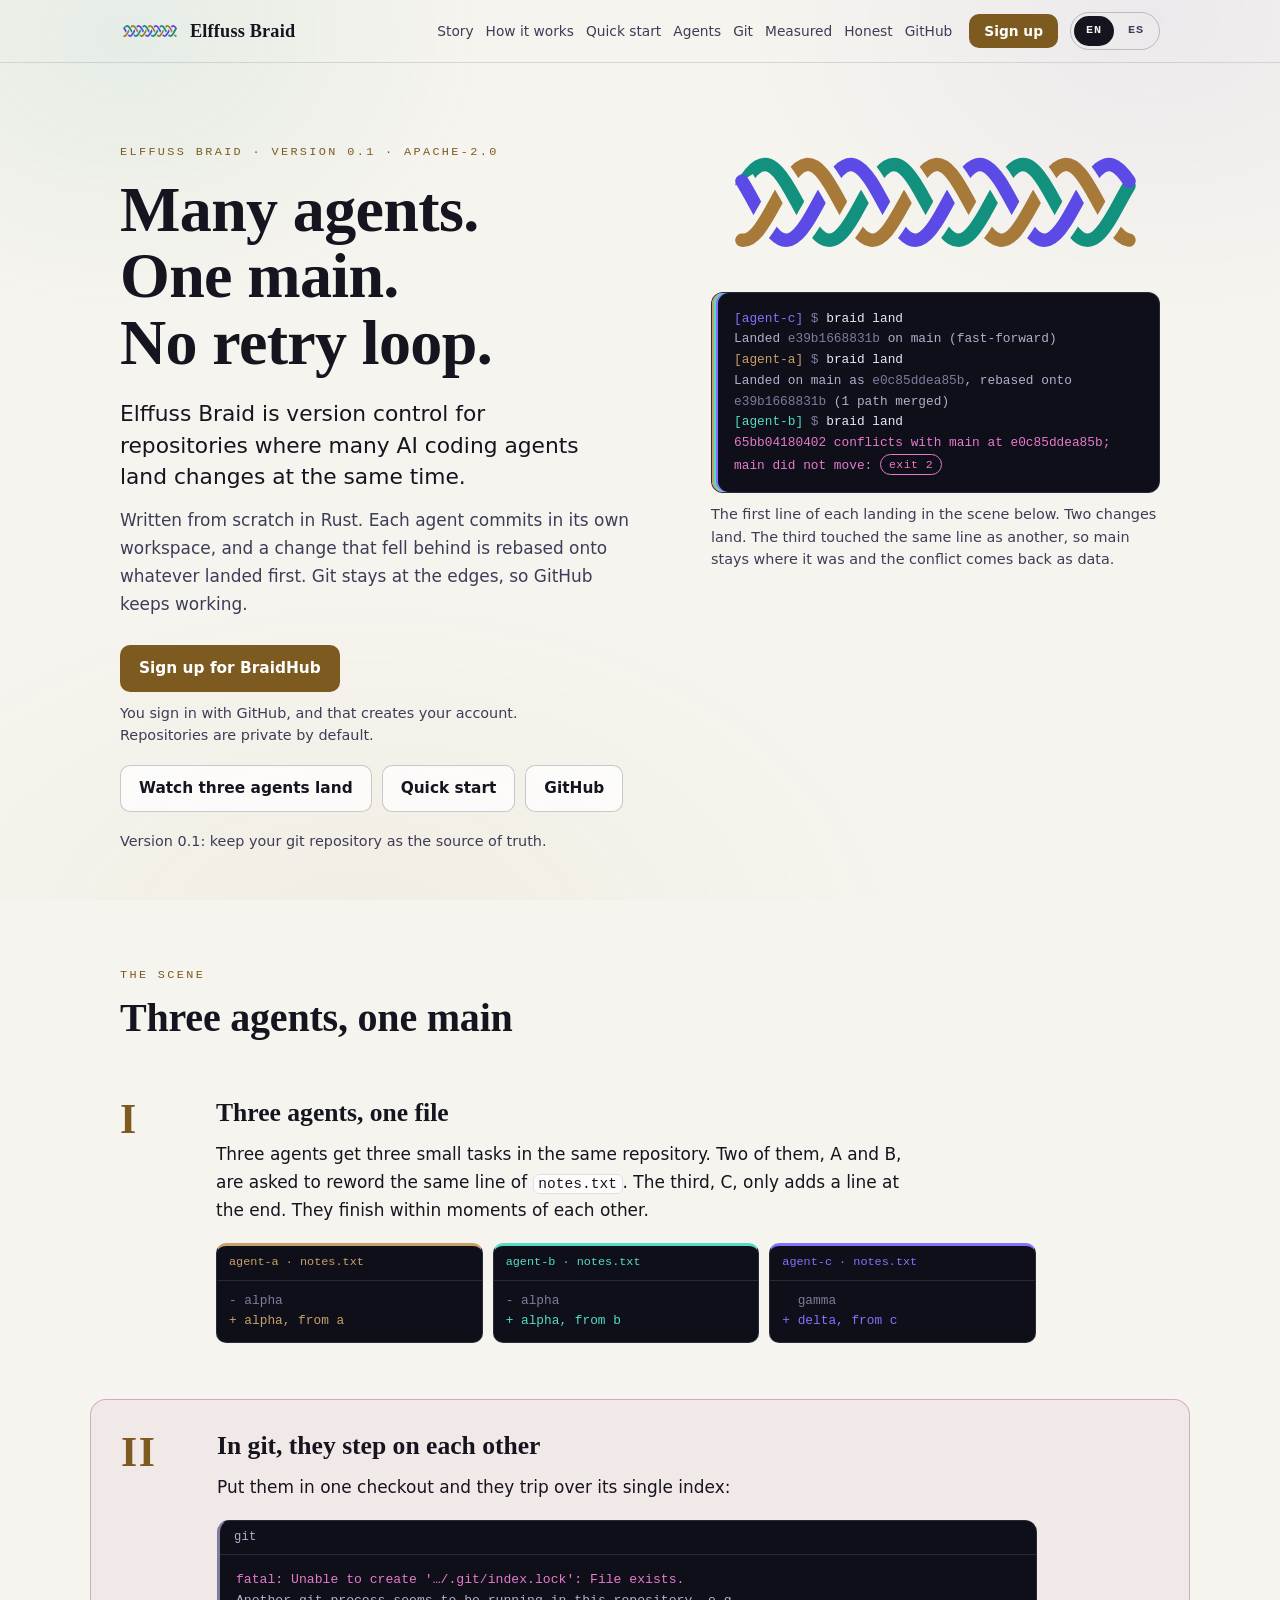
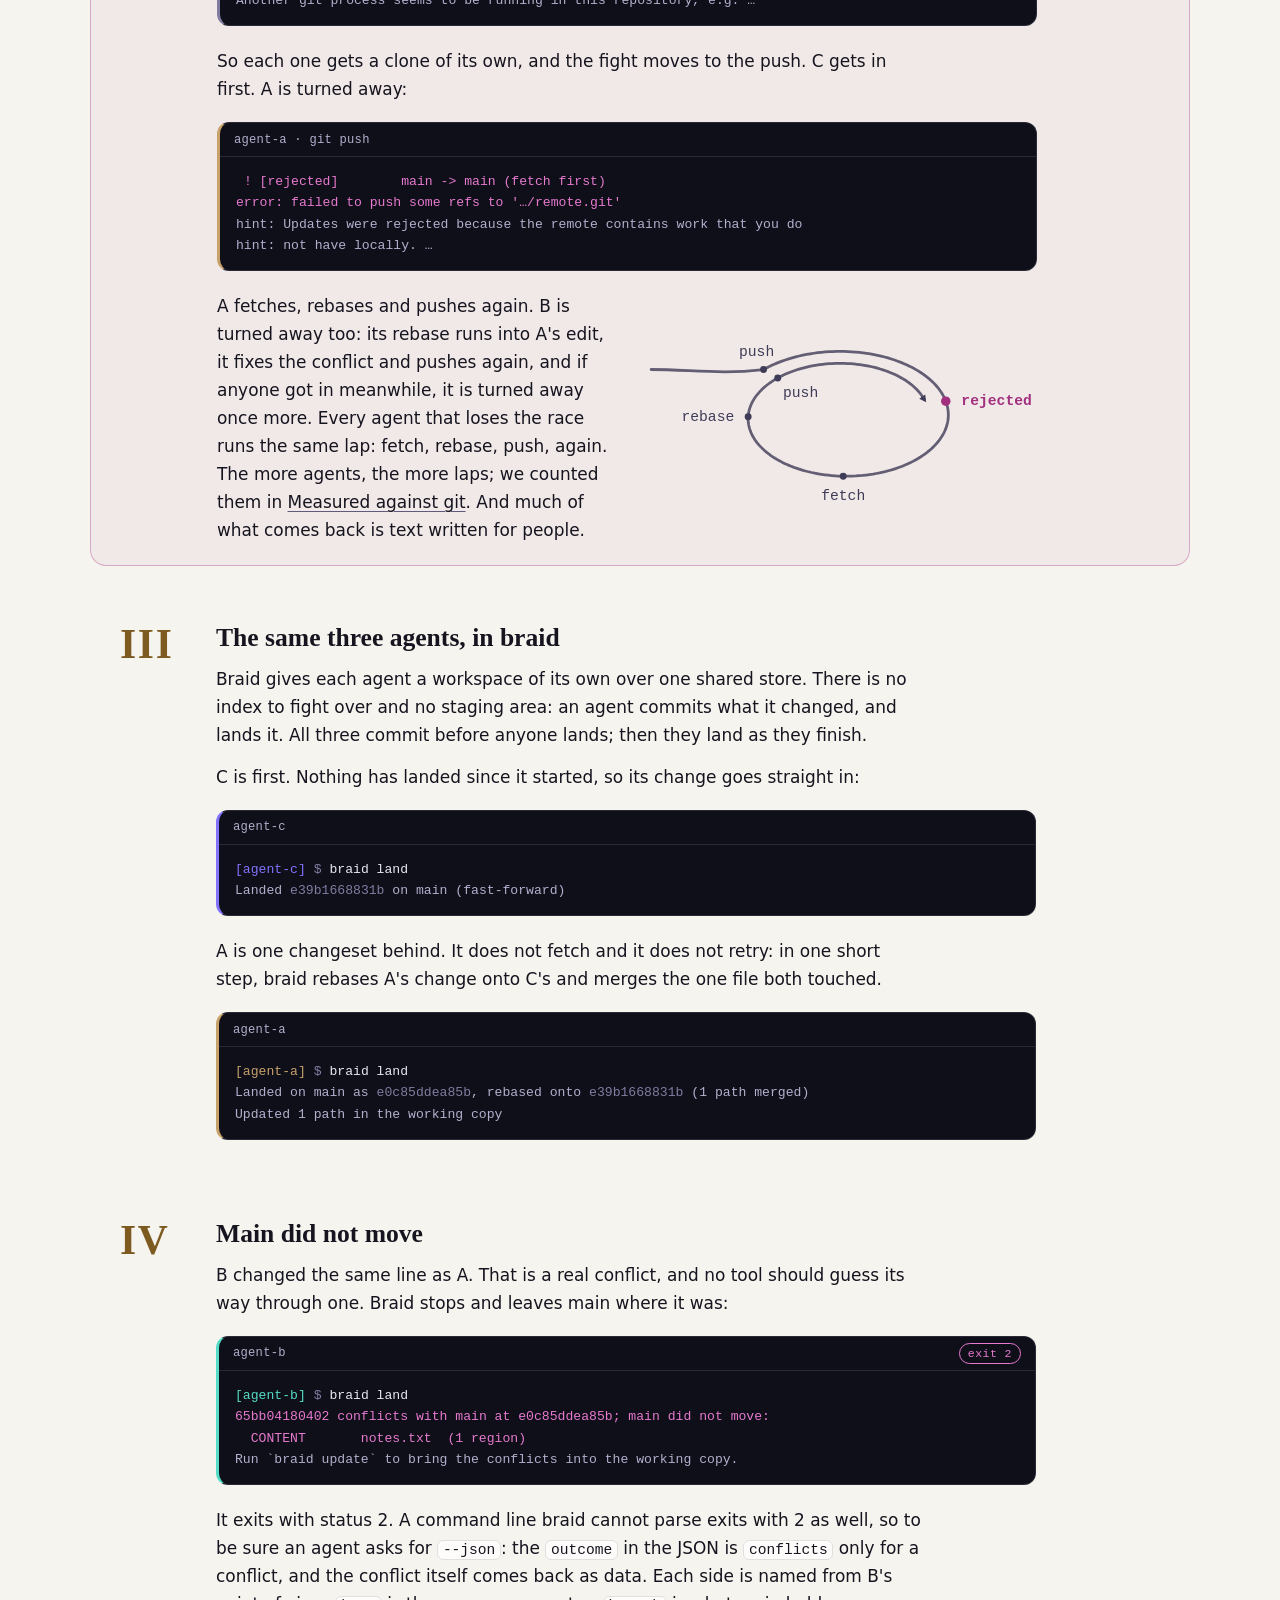
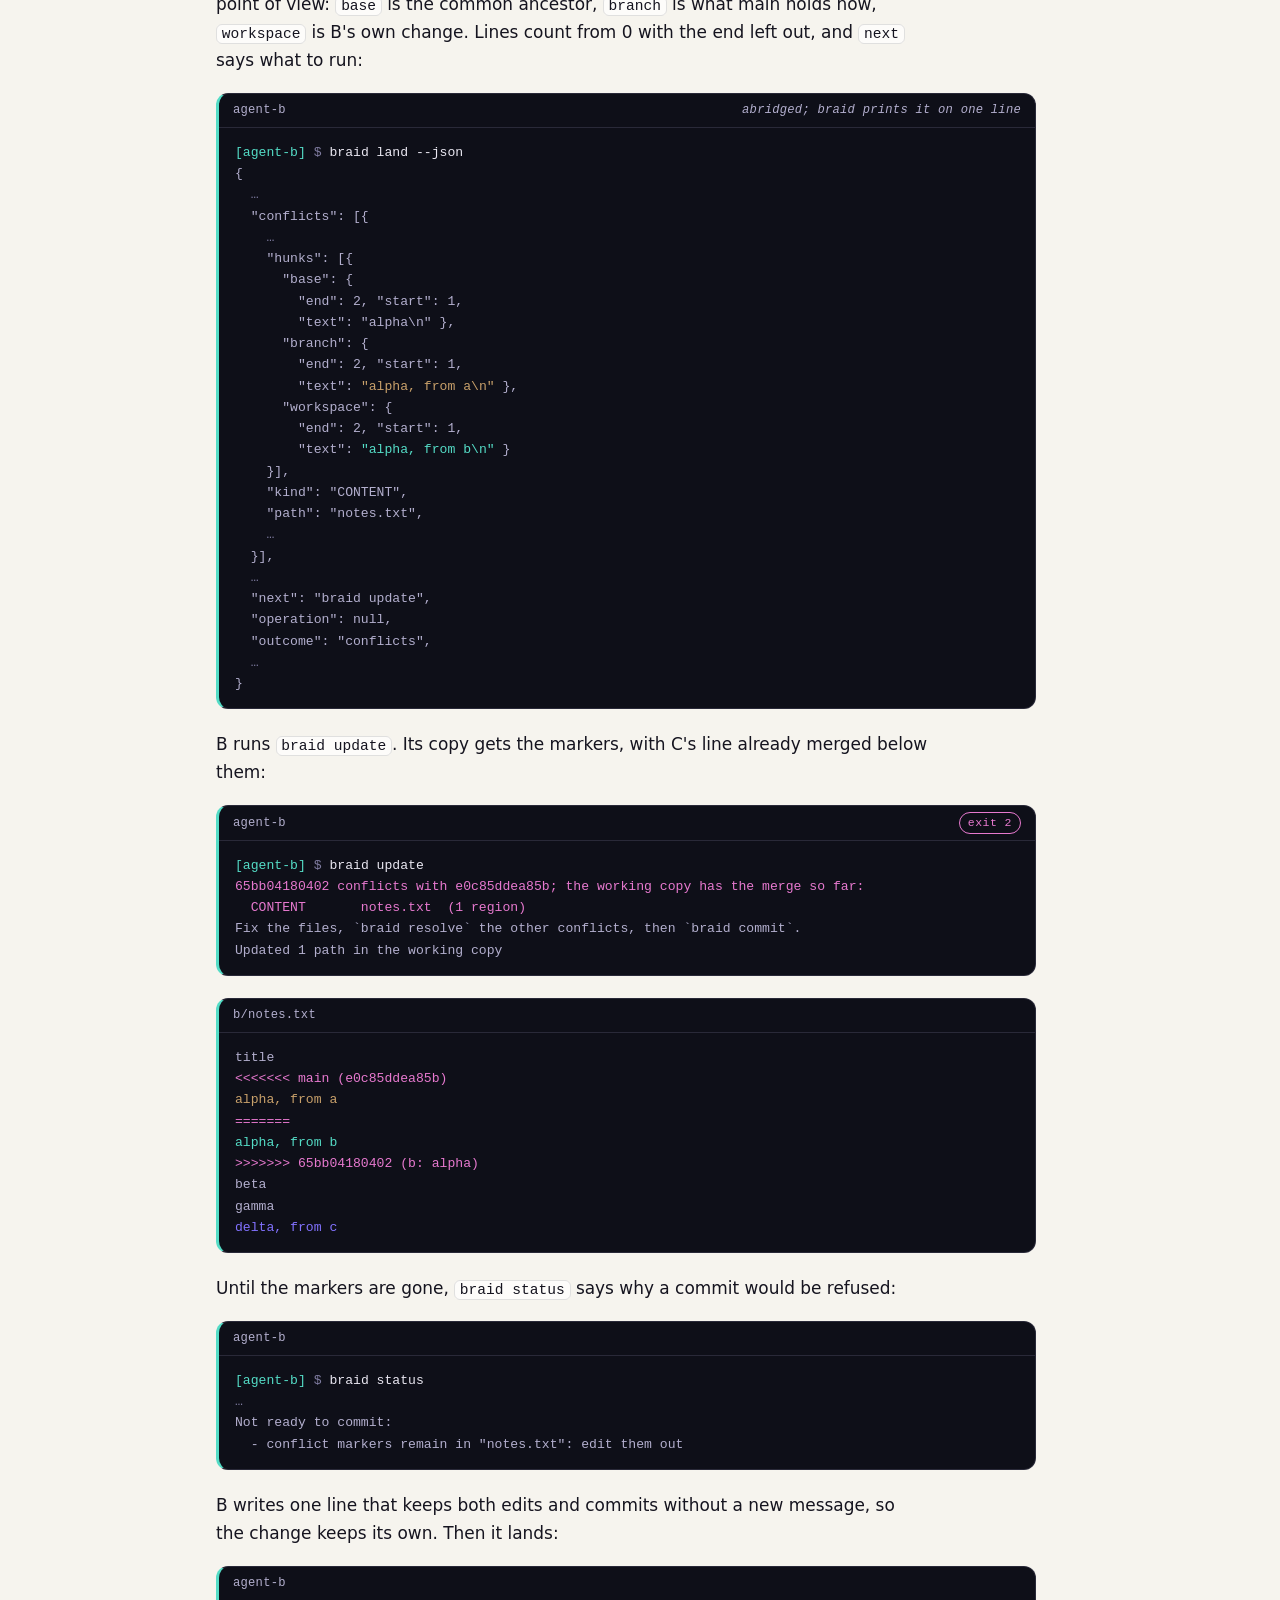
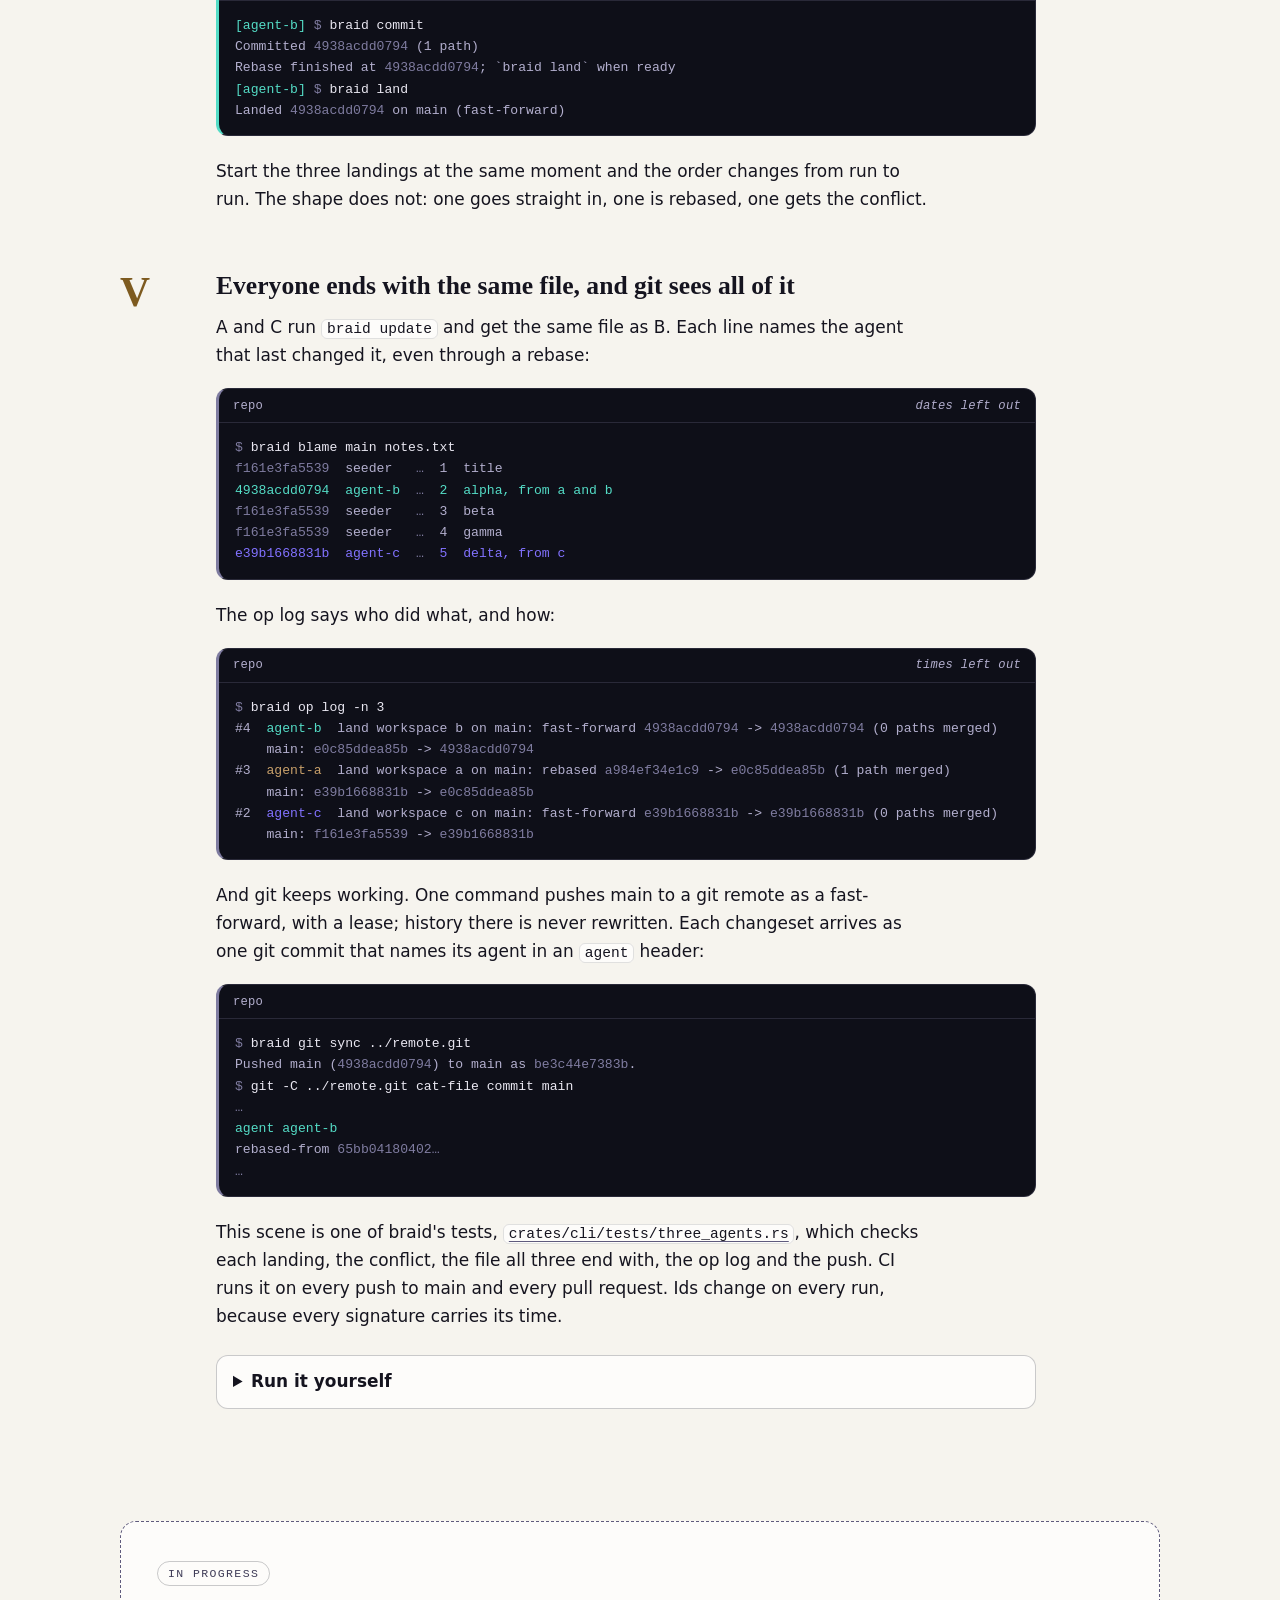
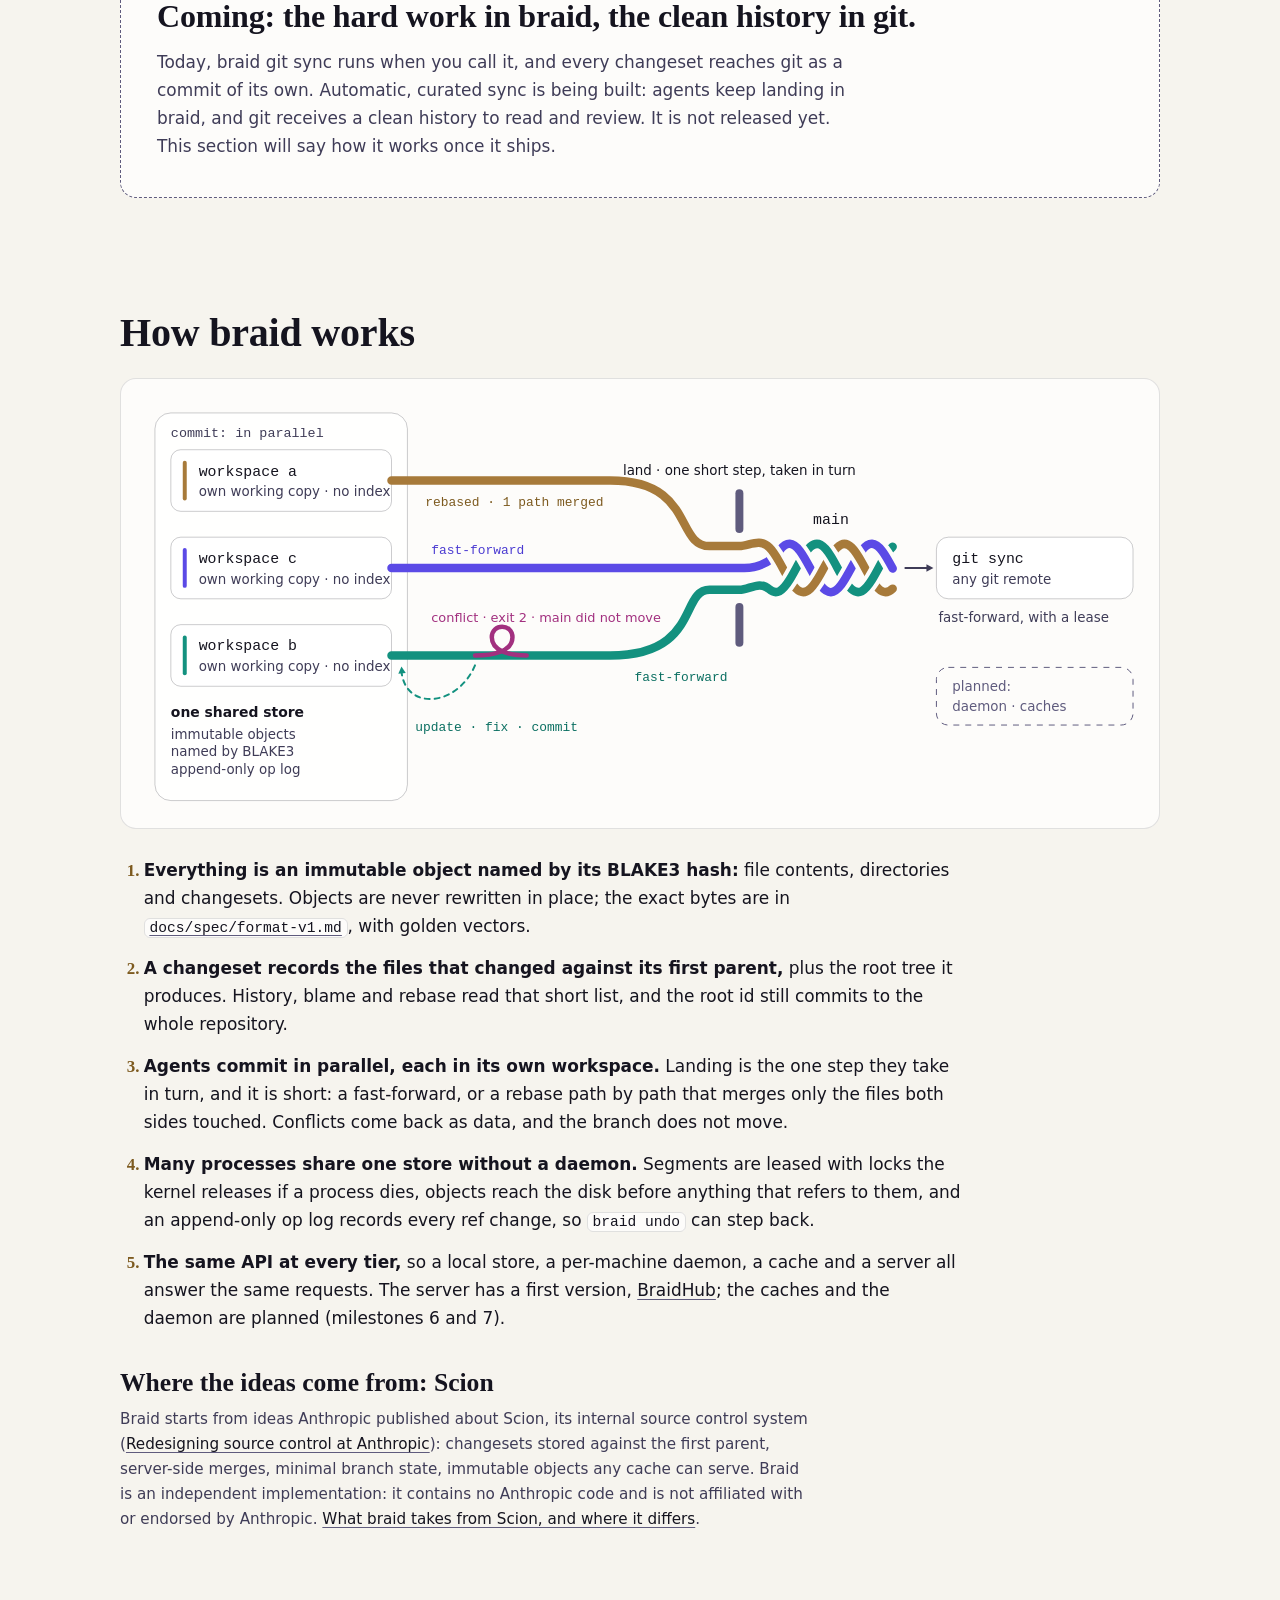
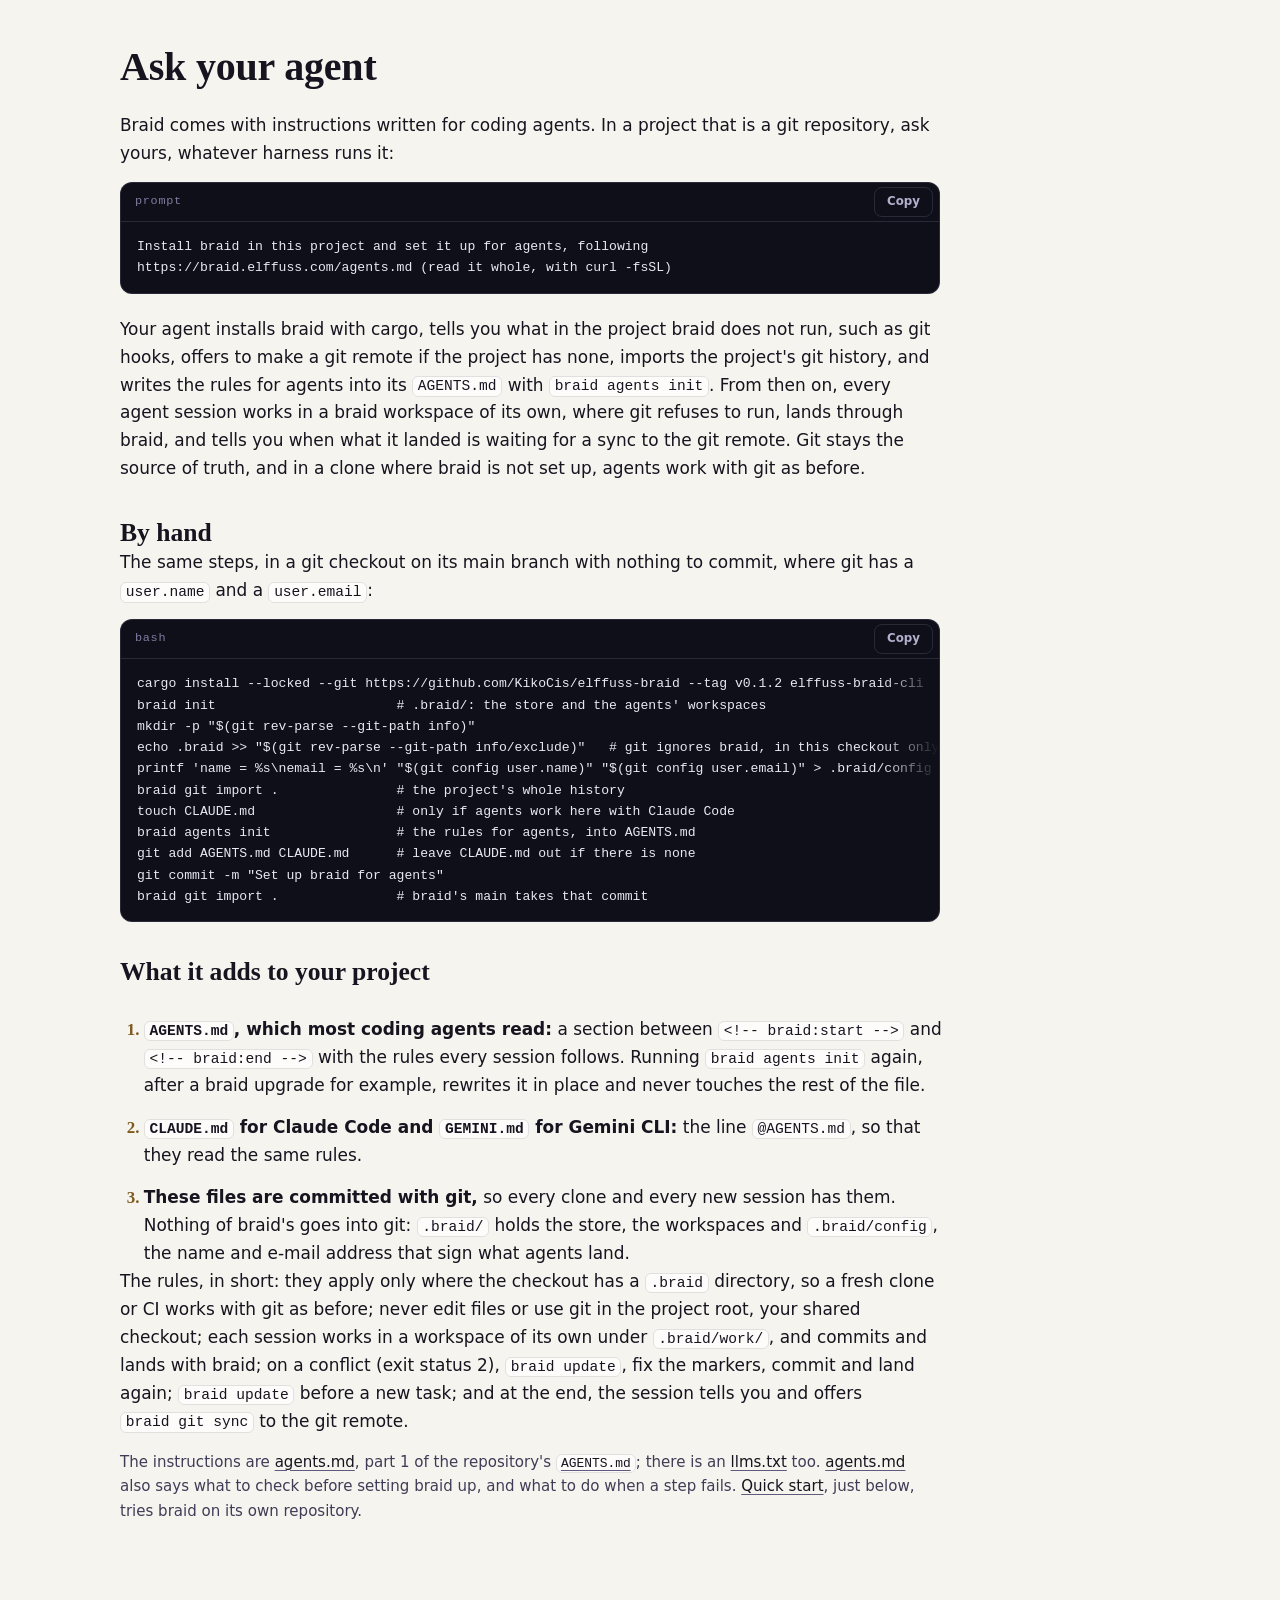
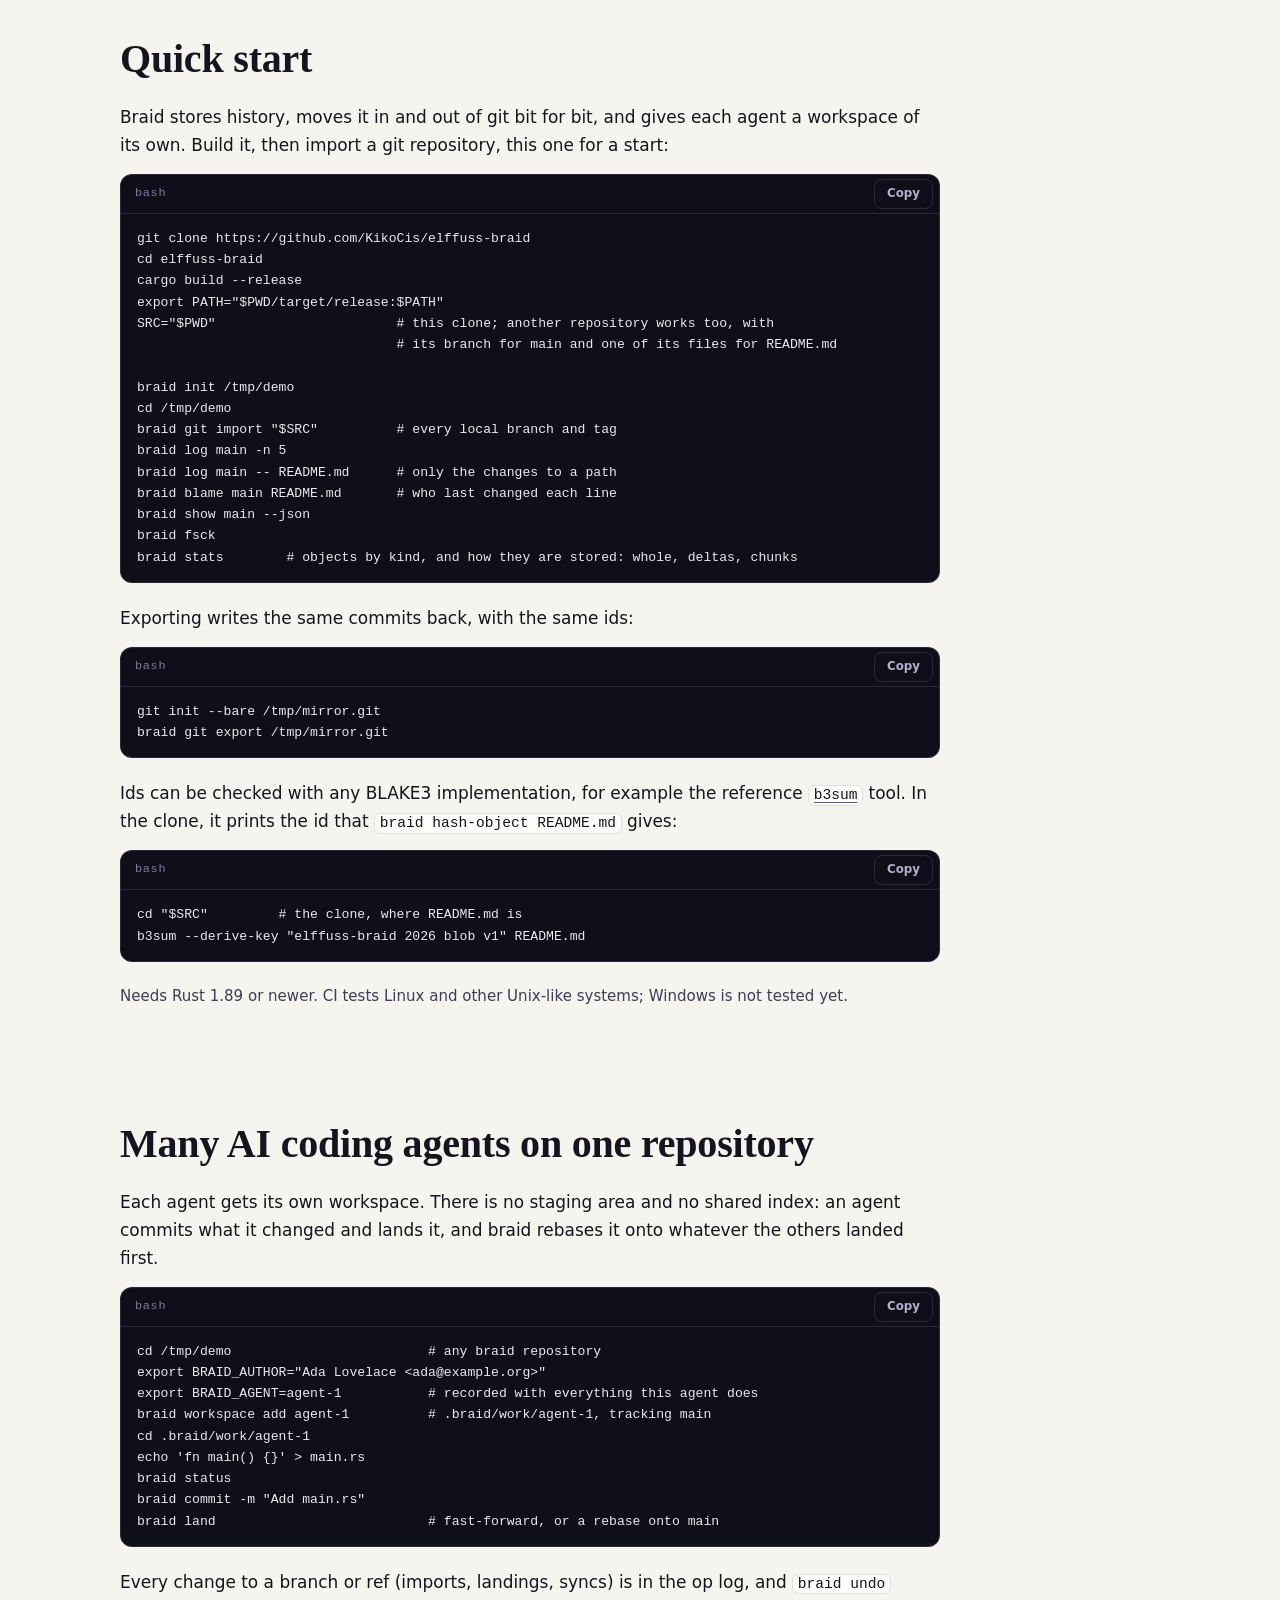
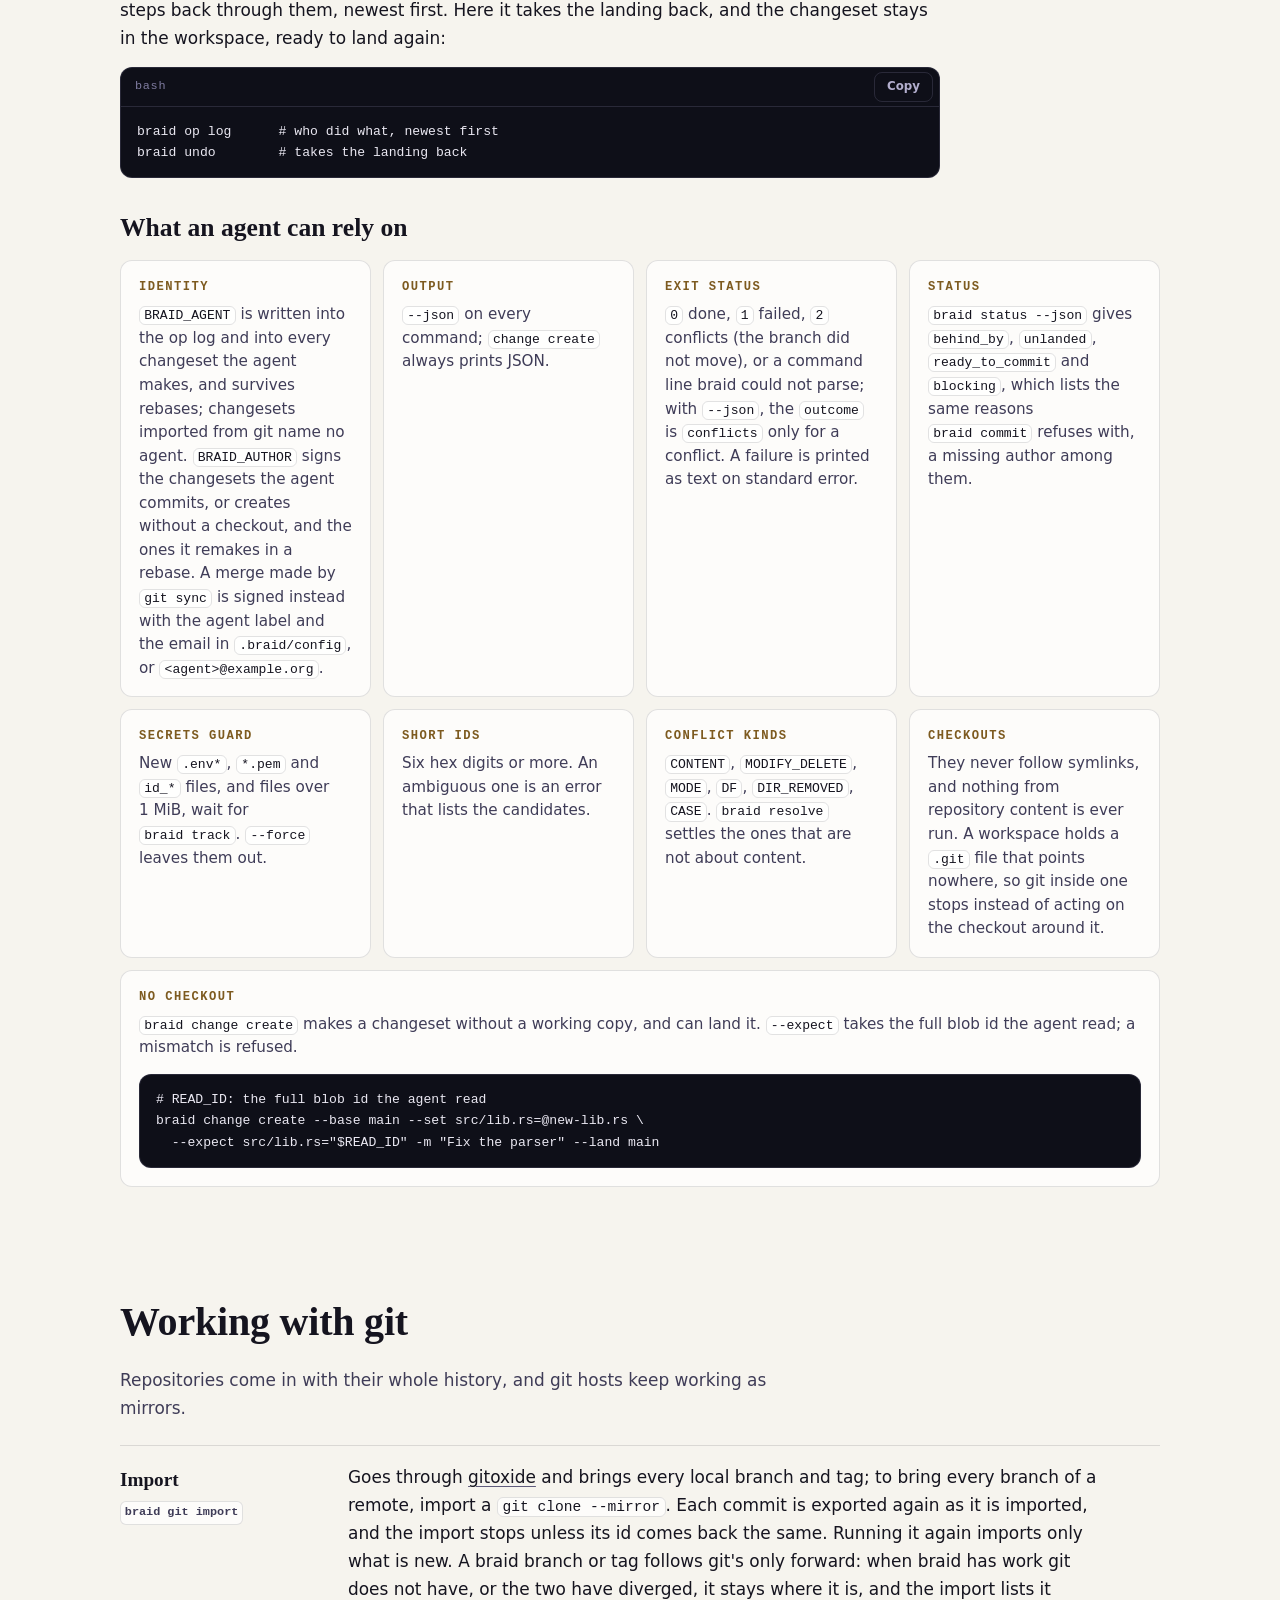
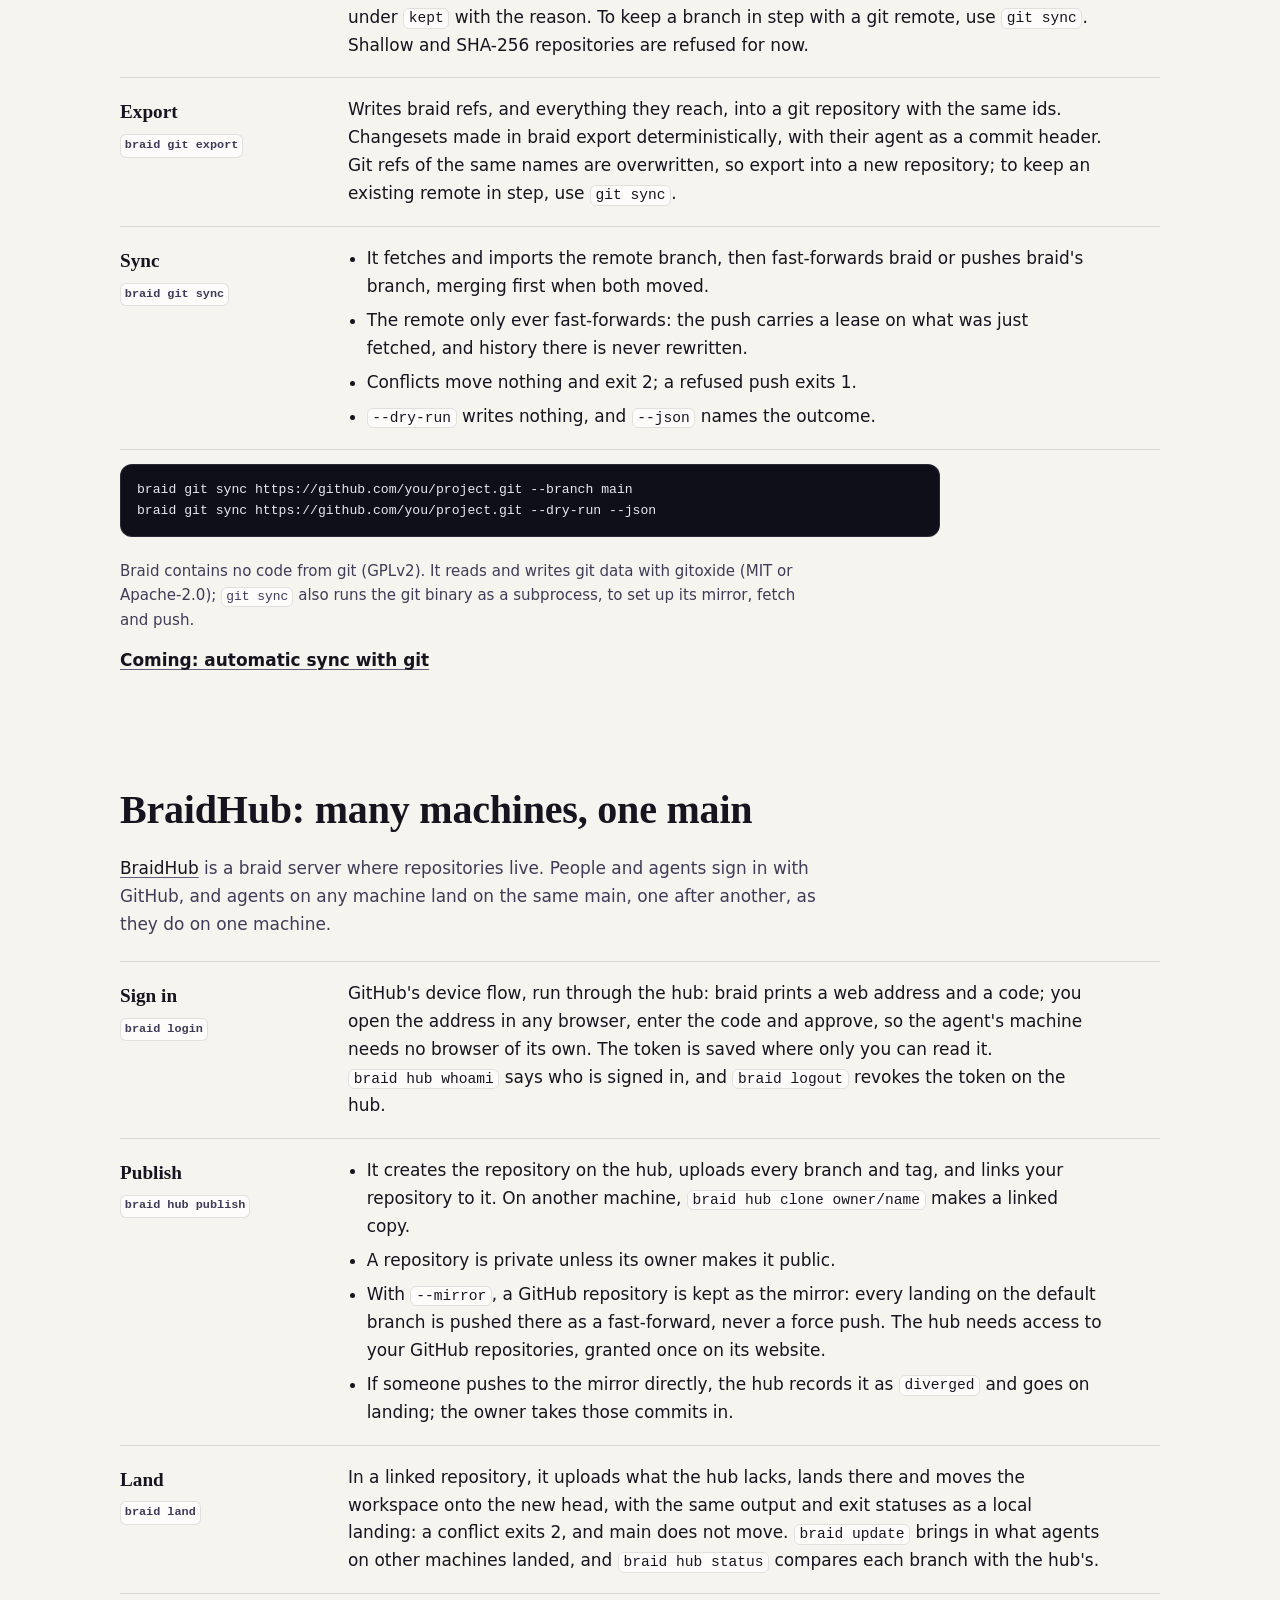
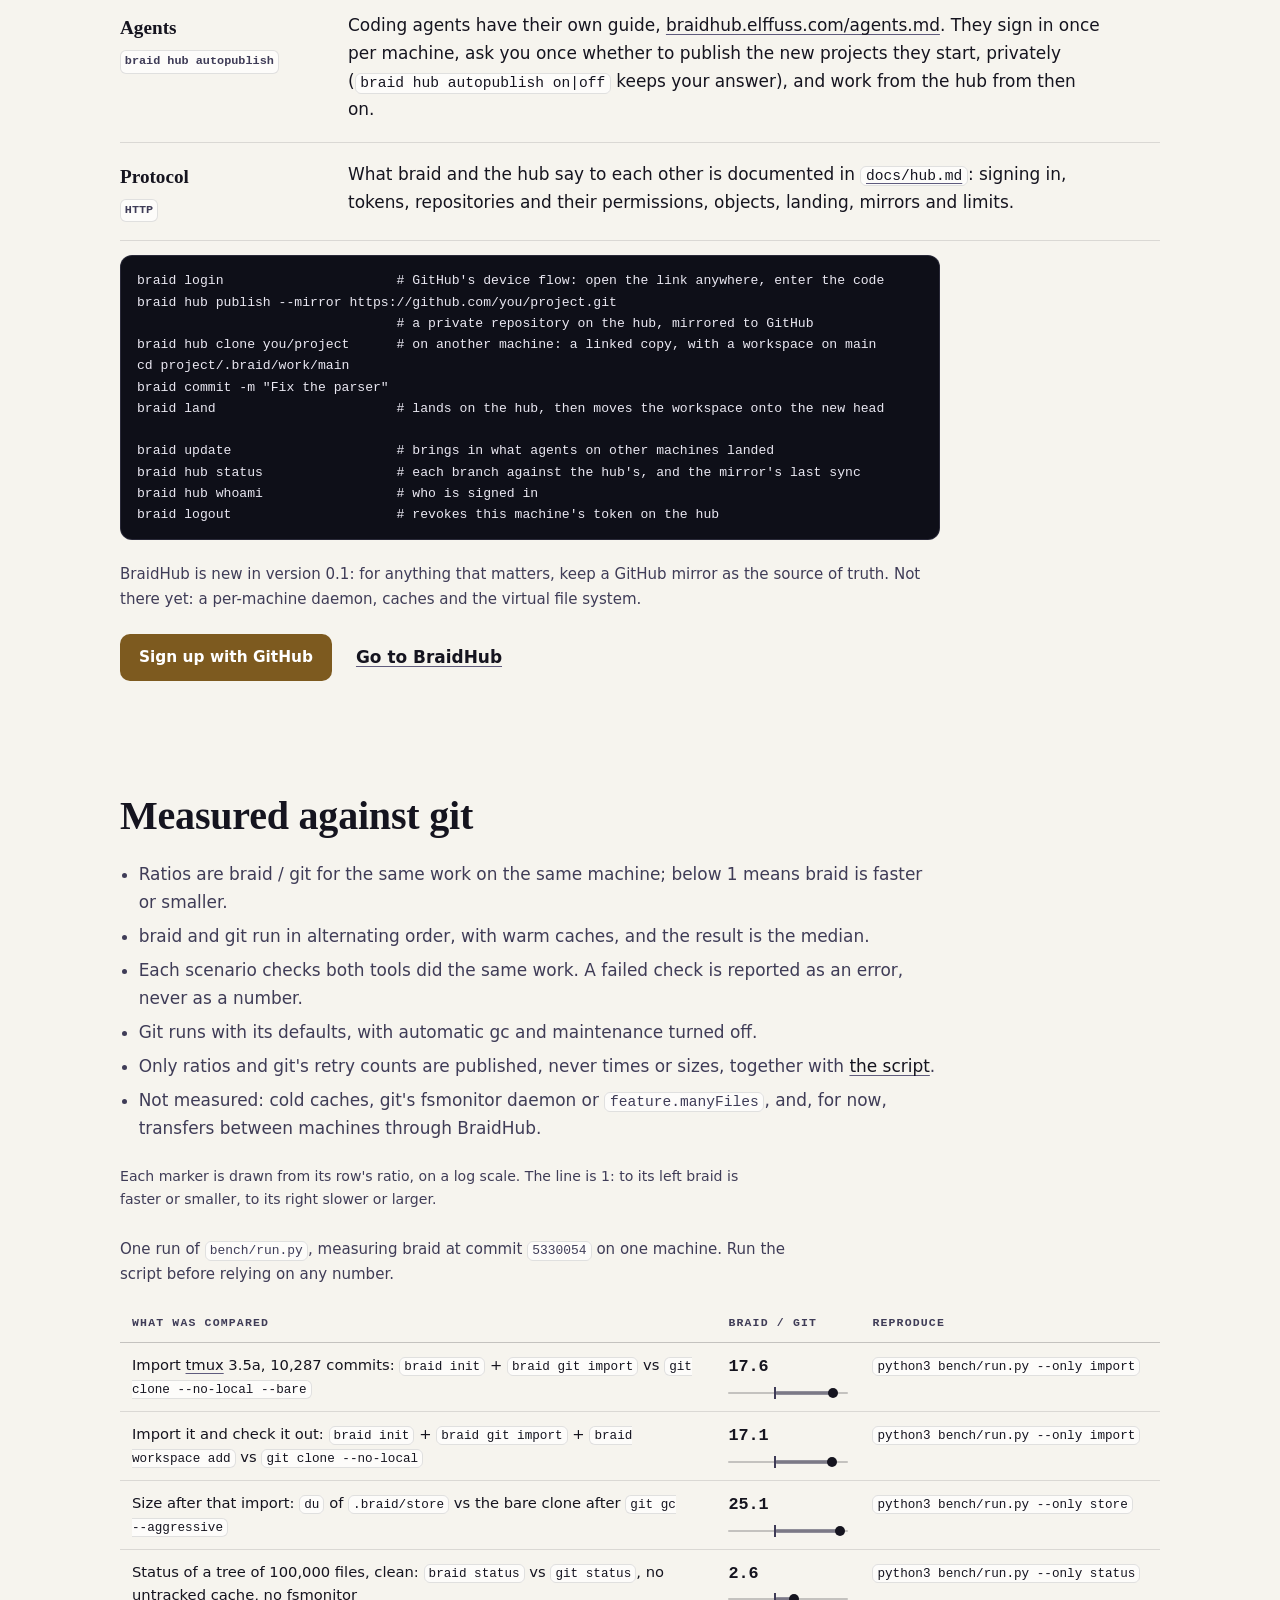
==== commit de10bf92: "Version 0.1.2: verify hardened, and a new README and site - braid verify, on Unix, starts its watchd" ====
--- a/site/index.html
+++ b/site/index.html
@@ -62,7 +62,7 @@
       "codeRepository": "https://github.com/KikoCis/elffuss-braid",
       "programmingLanguage": { "@type": "ComputerLanguage", "name": "Rust" },
       "license": "https://www.apache.org/licenses/LICENSE-2.0",
-      "version": "0.1.1",
+      "version": "0.1.2",
       "copyrightHolder": { "@id": "https://braid.elffuss.com/#utopiaia" },
       "copyrightYear": 2026,
       "targetProduct": { "@id": "https://braid.elffuss.com/#app" }
@@ -72,13 +72,13 @@
       "@id": "https://braid.elffuss.com/#app",
       "name": "Elffuss Braid",
       "alternateName": "braid",
-      "description": "Version control for repositories where many AI coding agents land changes at the same time. Each agent commits in a workspace of its own over one shared store, and landing on main is one short step taken in turn. No server or daemon is needed on one machine; BraidHub is for agents on several machines.",
+      "description": "Version control for repositories where many AI coding agents land changes at the same time. Each agent commits in a workspace of its own over one shared store, and landing on main is one short step taken in turn. No server or daemon is needed on one machine.",
       "url": "https://braid.elffuss.com/",
       "applicationCategory": "DeveloperApplication",
       "applicationSubCategory": "Version control system",
       "operatingSystem": "Linux and other Unix-like systems",
-      "softwareVersion": "0.1.1",
-      "softwareRequirements": "Rust 1.89 or newer, to build it with cargo",
+      "softwareVersion": "0.1.2",
+      "softwareRequirements": "Rust 1.89 or newer, a C compiler (cc), git, and a POSIX shell such as bash",
       "installUrl": "https://braid.elffuss.com/agents.md",
       "license": "https://www.apache.org/licenses/LICENSE-2.0",
       "isAccessibleForFree": true,
@@ -90,8 +90,7 @@
         "No server or daemon on one machine",
         "Bit-for-bit import of git history, and braid git sync to keep GitHub or any git remote in step",
         "An append-only op log, and braid undo",
-        "braid verify: keep a branch green, bisect a failure and revert the changeset that broke it",
-        "BraidHub, for agents that land on one main from several machines"
+        "braid verify: keep a branch green, bisect a failure and revert the changeset that broke it"
       ],
       "publisher": { "@id": "https://braid.elffuss.com/#utopiaia" },
       "sameAs": [
@@ -470,8 +469,8 @@
 <li><strong>La misma API en cada nivel,</strong> de modo que un almacén local, un daemon por máquina, una caché y un servidor respondan a las mismas peticiones. El servidor ya tiene una primera versión, <a href="#hub">BraidHub</a>; las cachés y el daemon están previstos (fases 6 y 7).</li>
 </ol>
 <h3 class="grid-title"><span data-l="en" lang="en">Where the ideas come from: Scion</span><span data-l="es" lang="es">De dónde vienen las ideas: Scion</span></h3>
-<p class="credit" data-l="en" lang="en">Braid starts from ideas Anthropic published about Scion, its internal source control system (<a href="https://www.anthropic.com/engineering/redesigning-source-control">Redesigning source control at Anthropic</a>): changesets stored against the first parent, server-side merges, minimal branch state, immutable objects any cache can serve. Braid is an independent implementation: it contains no Anthropic code and is not affiliated with or endorsed by Anthropic. <a href="scion.html">What braid takes from Scion, and where it differs</a>.</p>
-<p class="credit" data-l="es" lang="es">Braid parte de ideas que Anthropic publicó sobre Scion, su sistema interno de control de versiones (<a href="https://www.anthropic.com/engineering/redesigning-source-control">Redesigning source control at Anthropic</a>): changesets guardados respecto al primer padre, fusiones en el servidor, ramas con un estado mínimo y objetos inmutables que cualquier caché puede servir. Braid es una implementación independiente: no contiene código de Anthropic y no tiene relación con Anthropic ni cuenta con su respaldo. <a href="scion.html">Qué toma braid de Scion y en qué se aparta</a>.</p>
+<p class="credit" data-l="en" lang="en">Braid starts from ideas Anthropic published about Scion, its internal source control system (<a href="https://www.anthropic.com/research/redesigning-source-control">Redesigning source control at Anthropic</a>): changesets stored against the first parent, server-side merges, minimal branch state, immutable objects any cache can serve. Braid is an independent implementation: it contains no Anthropic code and is not affiliated with or endorsed by Anthropic. <a href="scion.html">What braid takes from Scion, and where it differs</a>.</p>
+<p class="credit" data-l="es" lang="es">Braid parte de ideas que Anthropic publicó sobre Scion, su sistema interno de control de versiones (<a href="https://www.anthropic.com/research/redesigning-source-control">Redesigning source control at Anthropic</a>): changesets guardados respecto al primer padre, fusiones en el servidor, ramas con un estado mínimo y objetos inmutables que cualquier caché puede servir. Braid es una implementación independiente: no contiene código de Anthropic y no tiene relación con Anthropic ni cuenta con su respaldo. <a href="scion.html">Qué toma braid de Scion y en qué se aparta</a>.</p>
 </div>
 </section>
 
@@ -497,7 +496,7 @@
 <p data-l="es" lang="es">Los mismos pasos, en una copia de git que esté en su rama principal, sin nada pendiente de commit y con <code>user.name</code> y <code>user.email</code> configurados en git:</p>
 <div class="code" lang="en">
 <div class="code-bar"><span>bash</span><button class="copy" type="button" aria-label="Copy the setup commands" data-aria-en="Copy the setup commands" data-aria-es="Copiar los comandos para configurarlo" hidden><span class="c-idle" data-l="en" lang="en">Copy</span><span class="c-idle" data-l="es" lang="es">Copiar</span><span class="c-done" data-l="en" lang="en">Copied</span><span class="c-done" data-l="es" lang="es">Copiado</span></button></div>
-<pre tabindex="0" role="region" aria-label="Setting braid up by hand" data-aria-en="Setting braid up by hand" data-aria-es="Configurar braid a mano"><code>cargo install --locked --git https://github.com/KikoCis/elffuss-braid --tag v0.1.1 elffuss-braid-cli
+<pre tabindex="0" role="region" aria-label="Setting braid up by hand" data-aria-en="Setting braid up by hand" data-aria-es="Configurar braid a mano"><code>cargo install --locked --git https://github.com/KikoCis/elffuss-braid --tag v0.1.2 elffuss-braid-cli
 braid init                       # .braid/: the store and the agents' workspaces
 mkdir -p "$(git rev-parse --git-path info)"
 echo .braid &gt;&gt; "$(git rev-parse --git-path info/exclude)"   # git ignores braid, in this checkout only
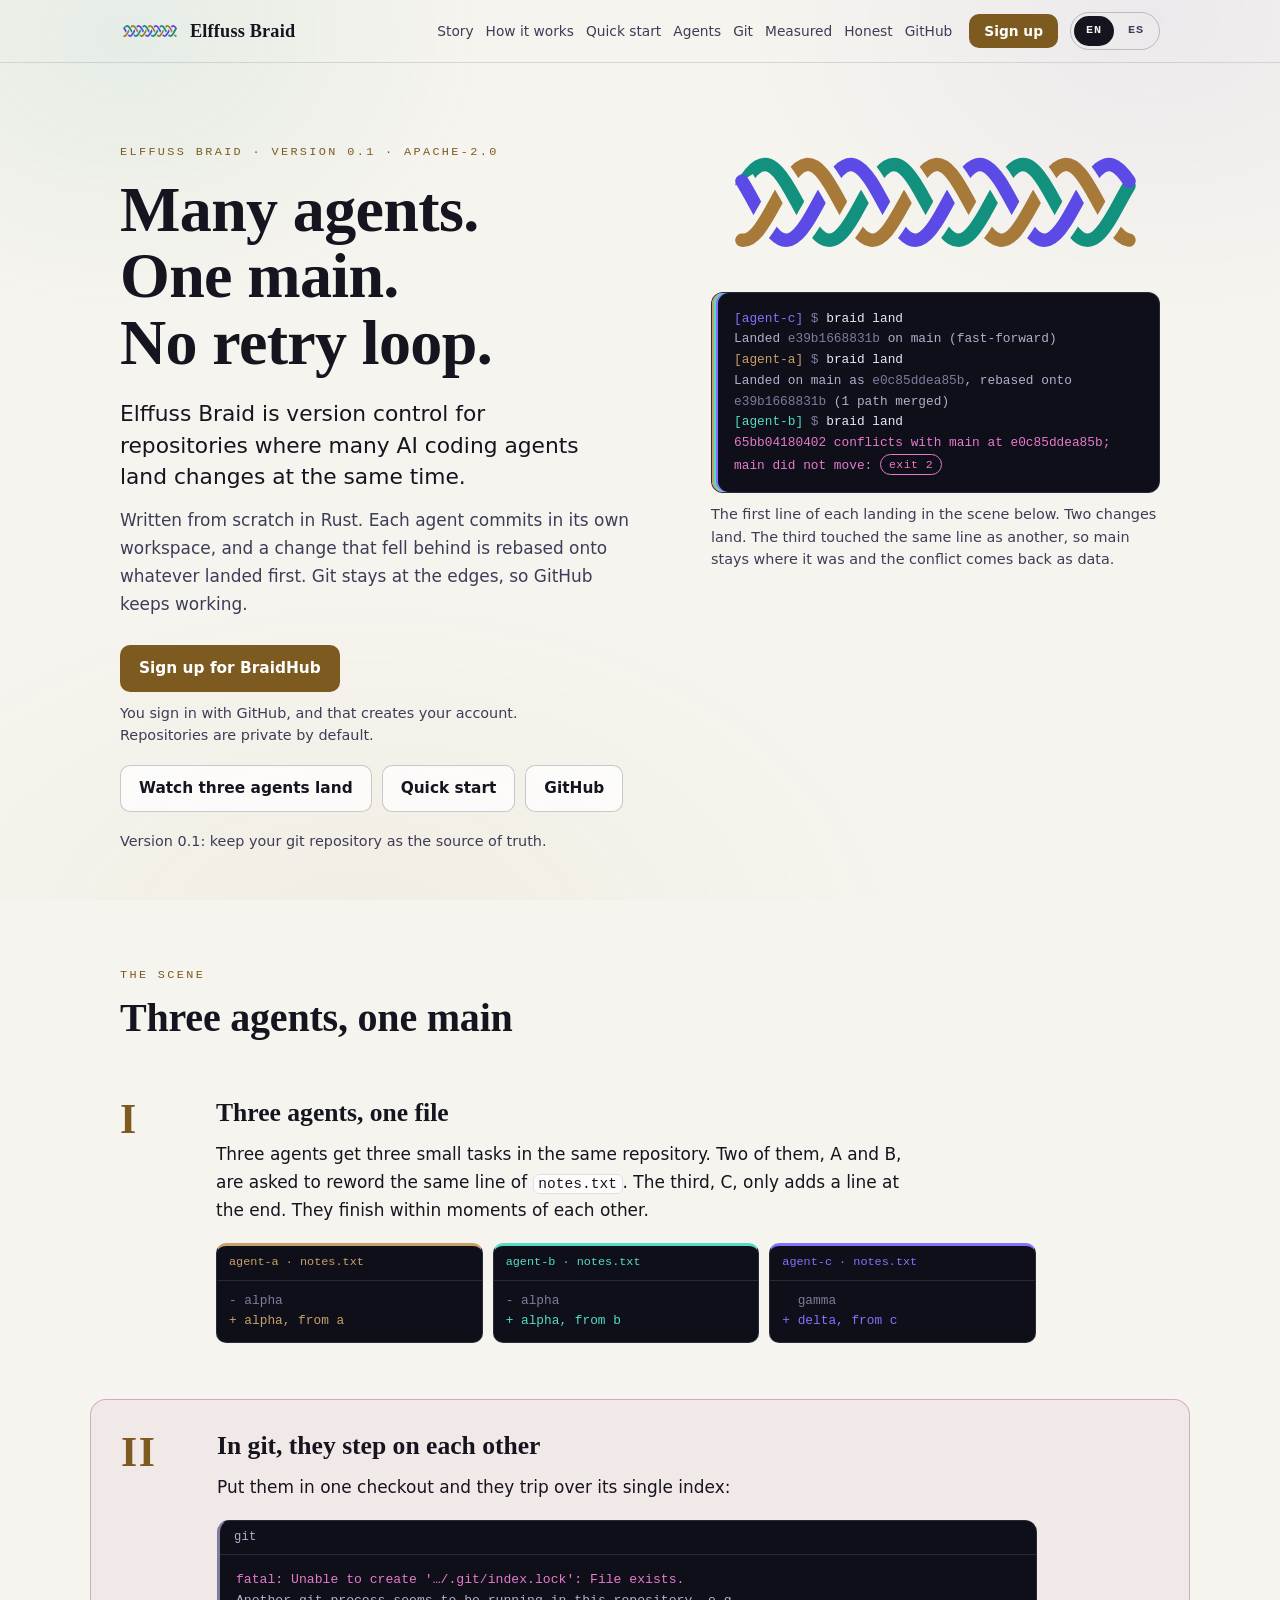
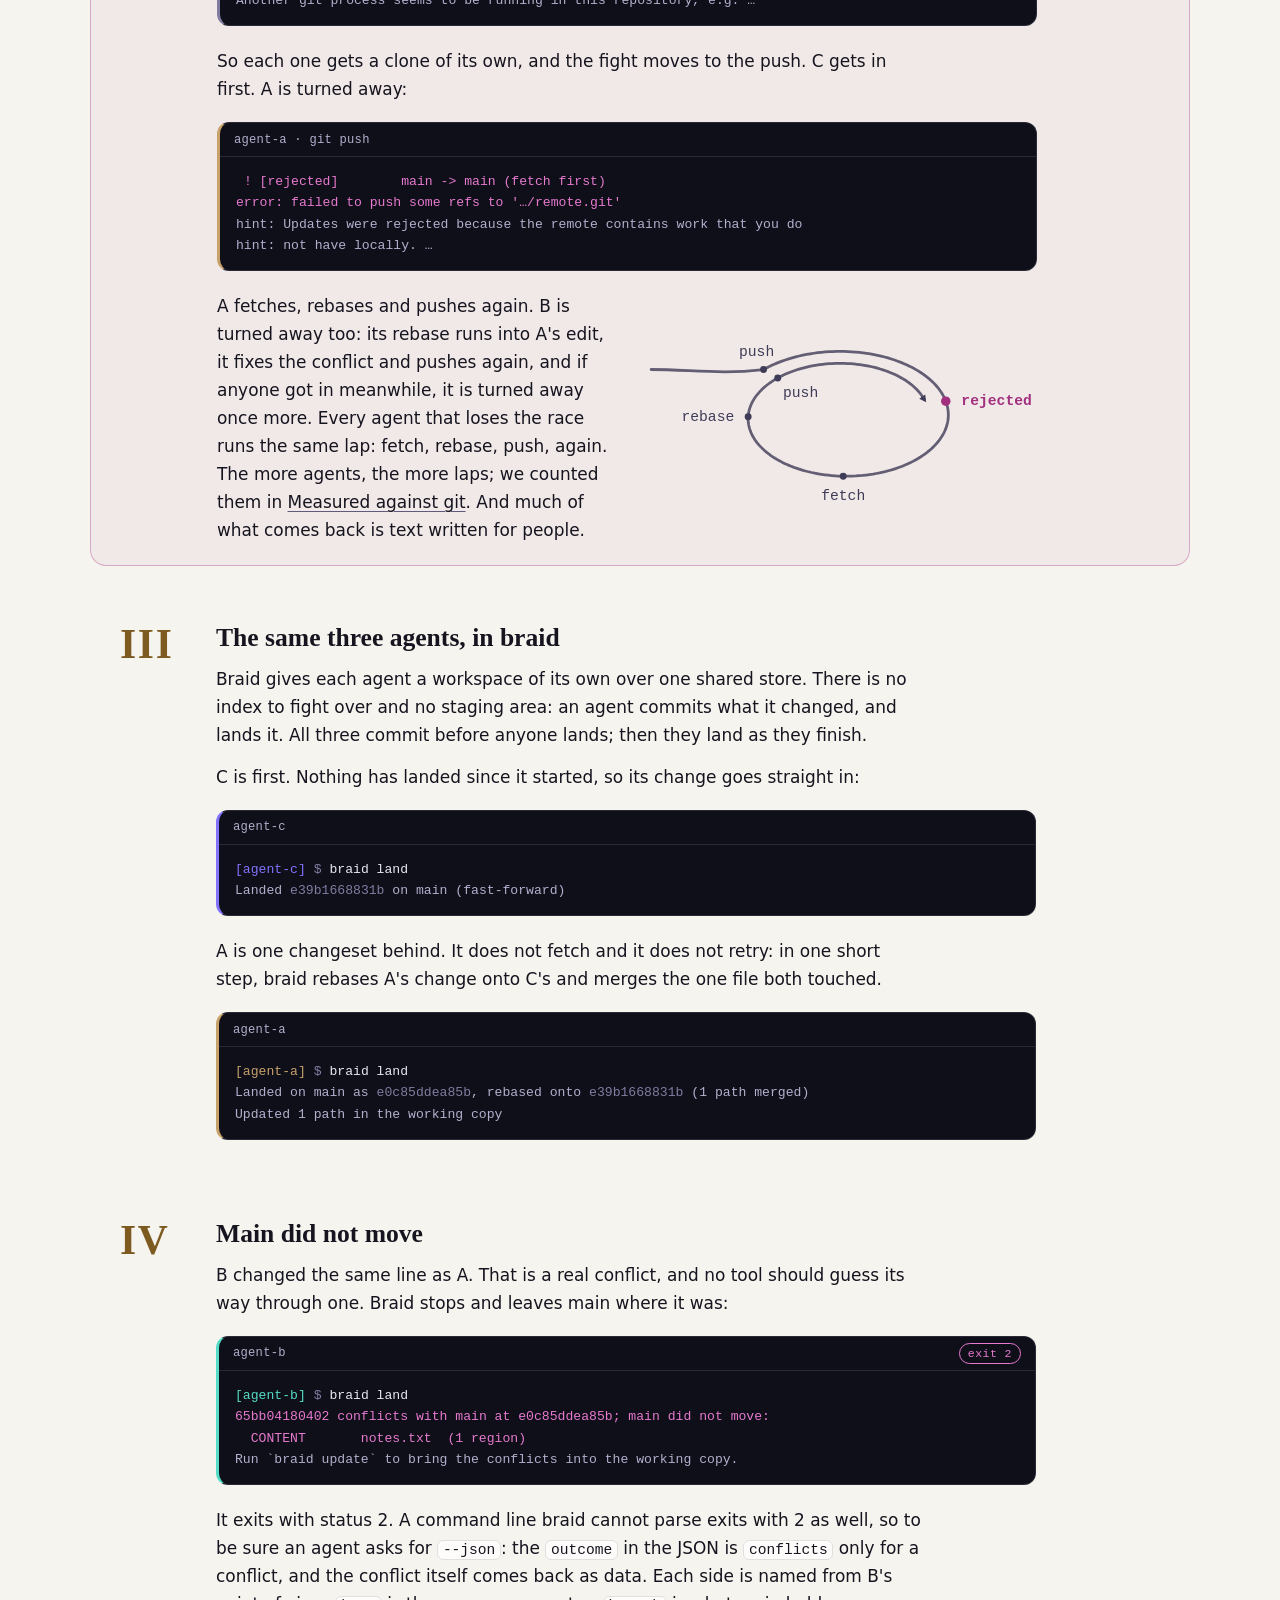
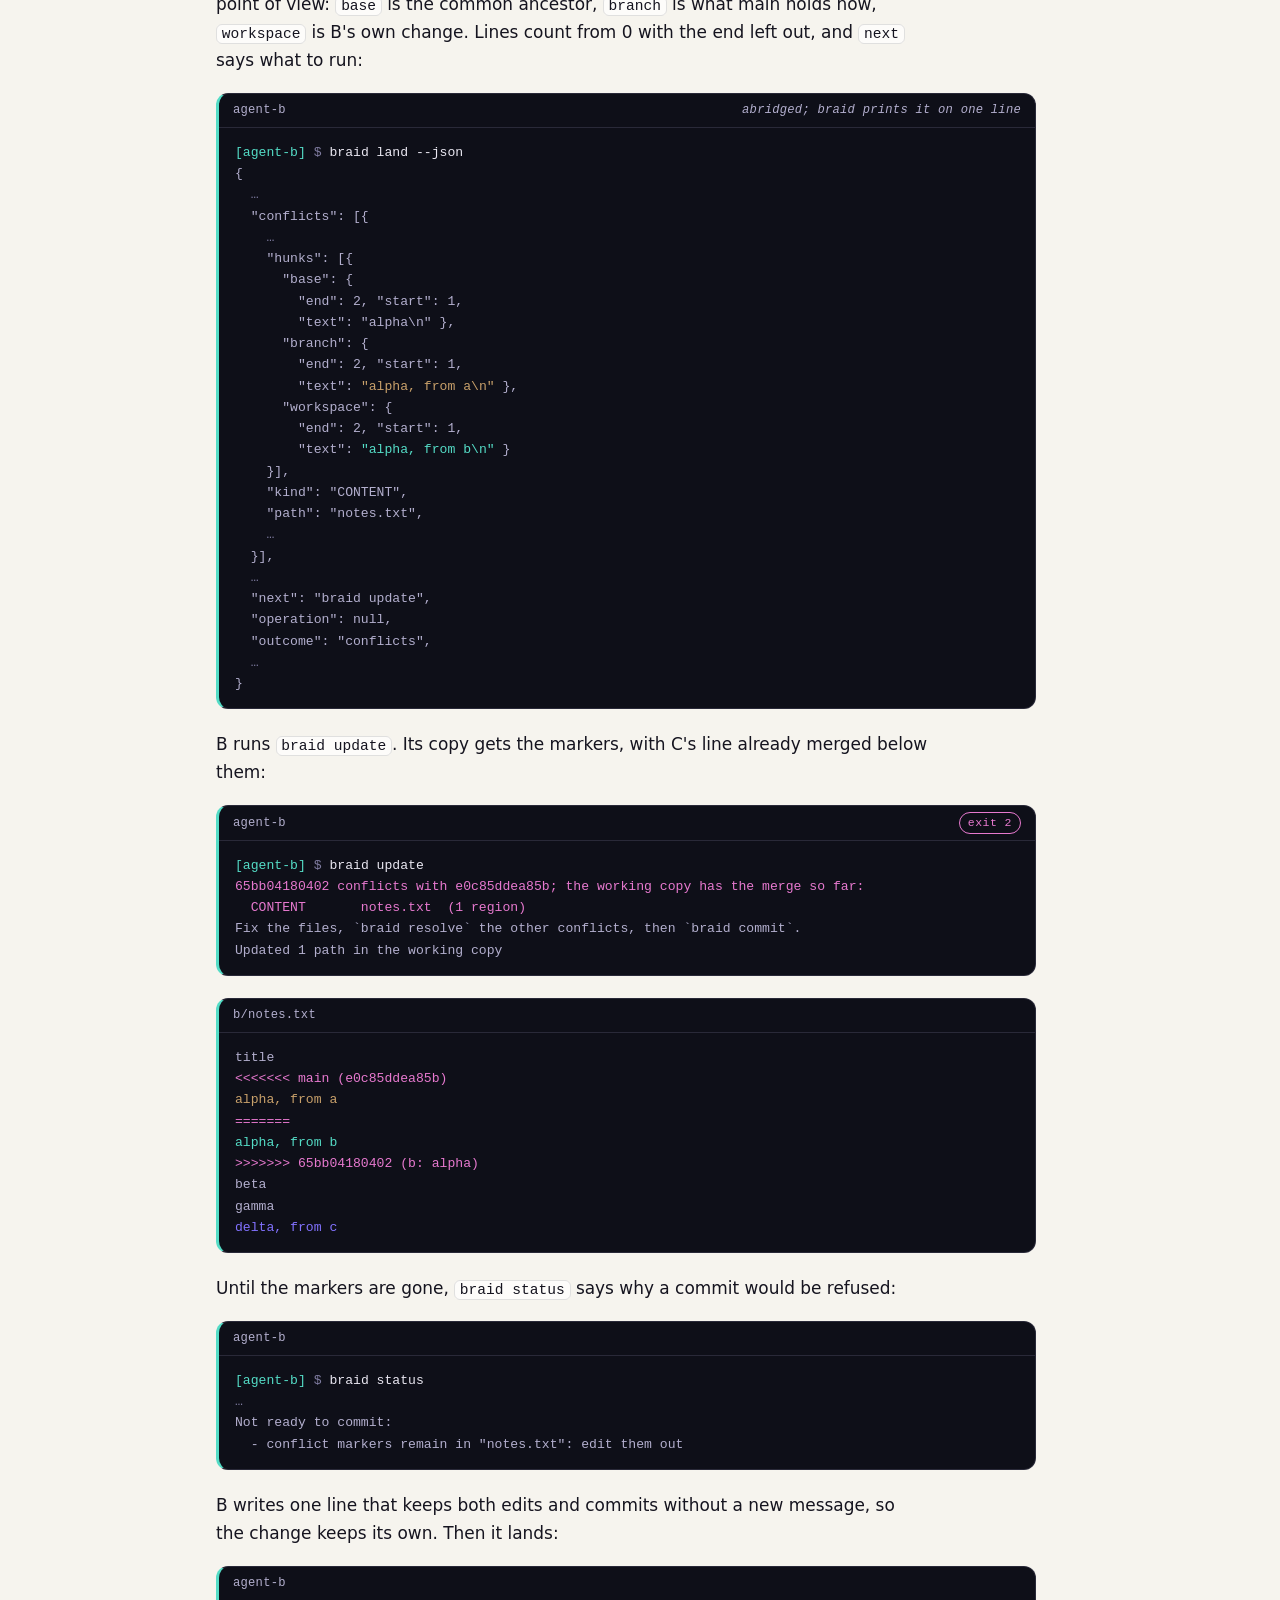
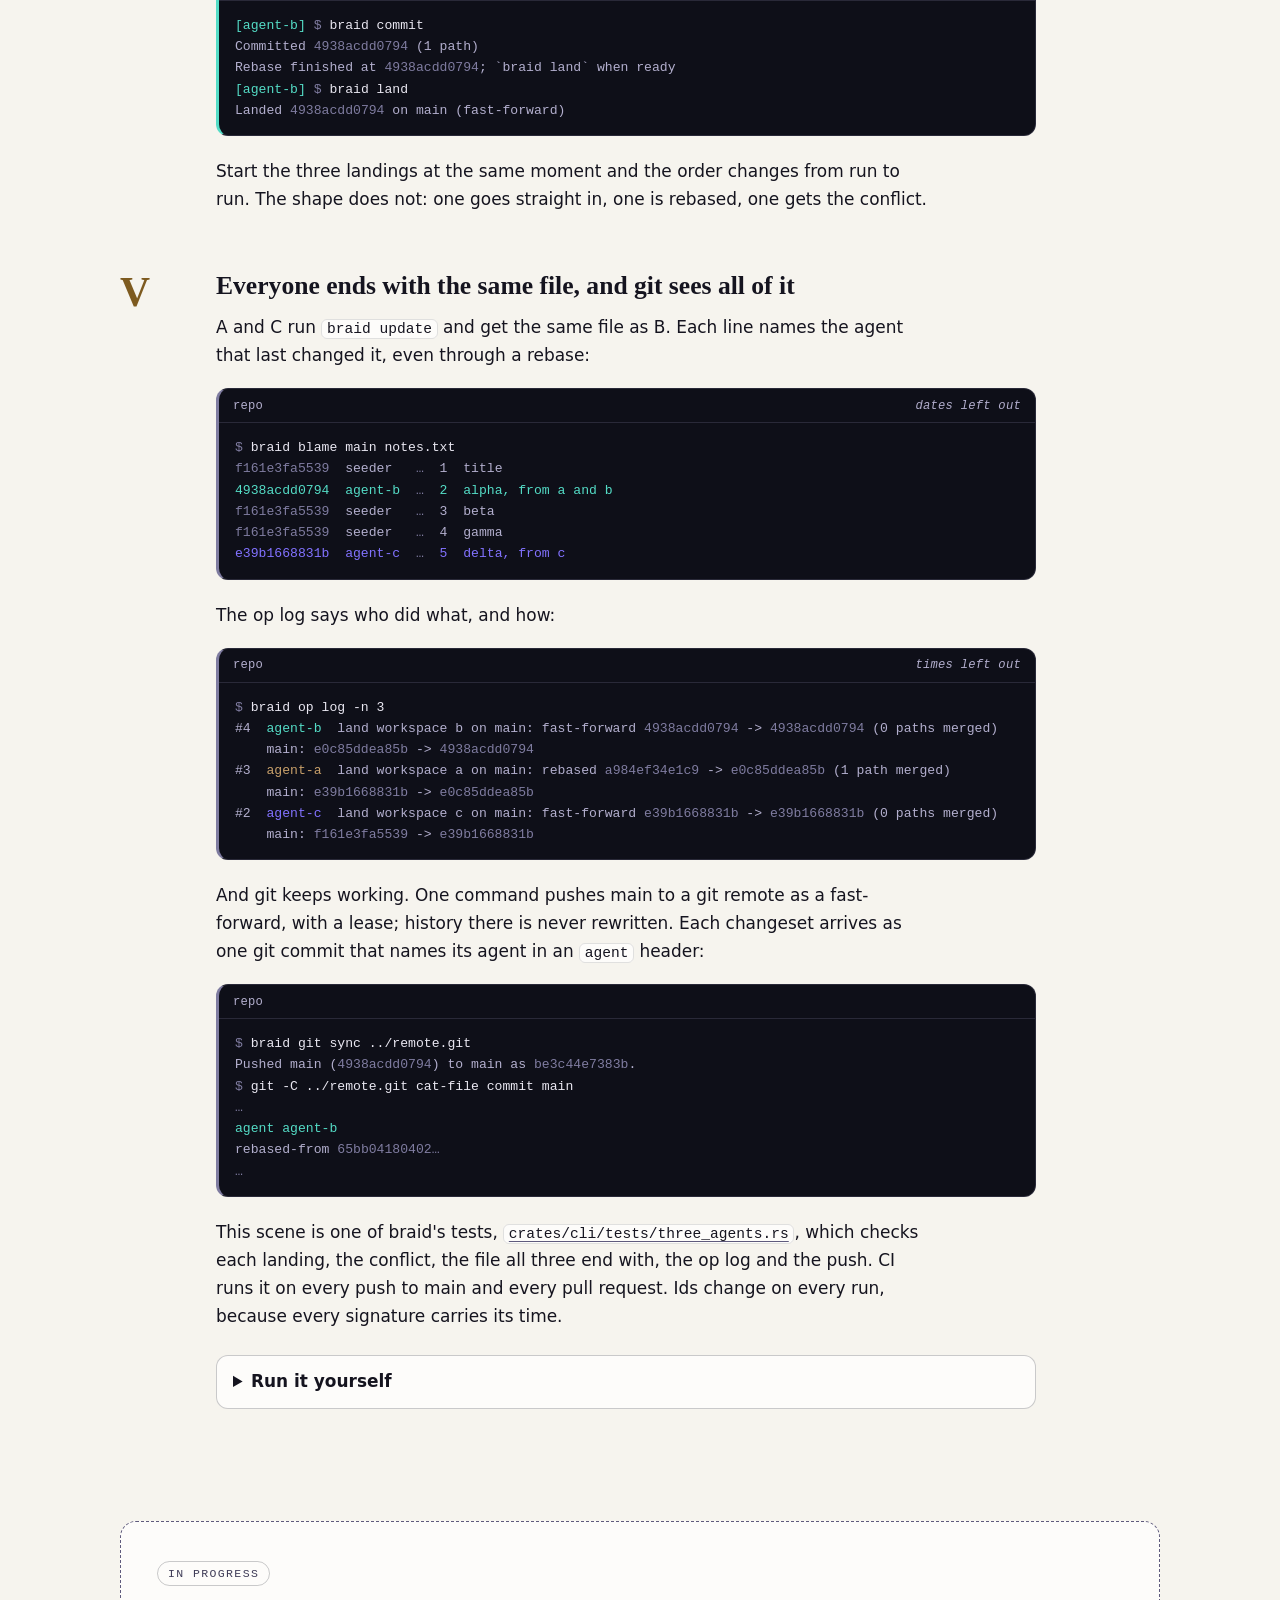
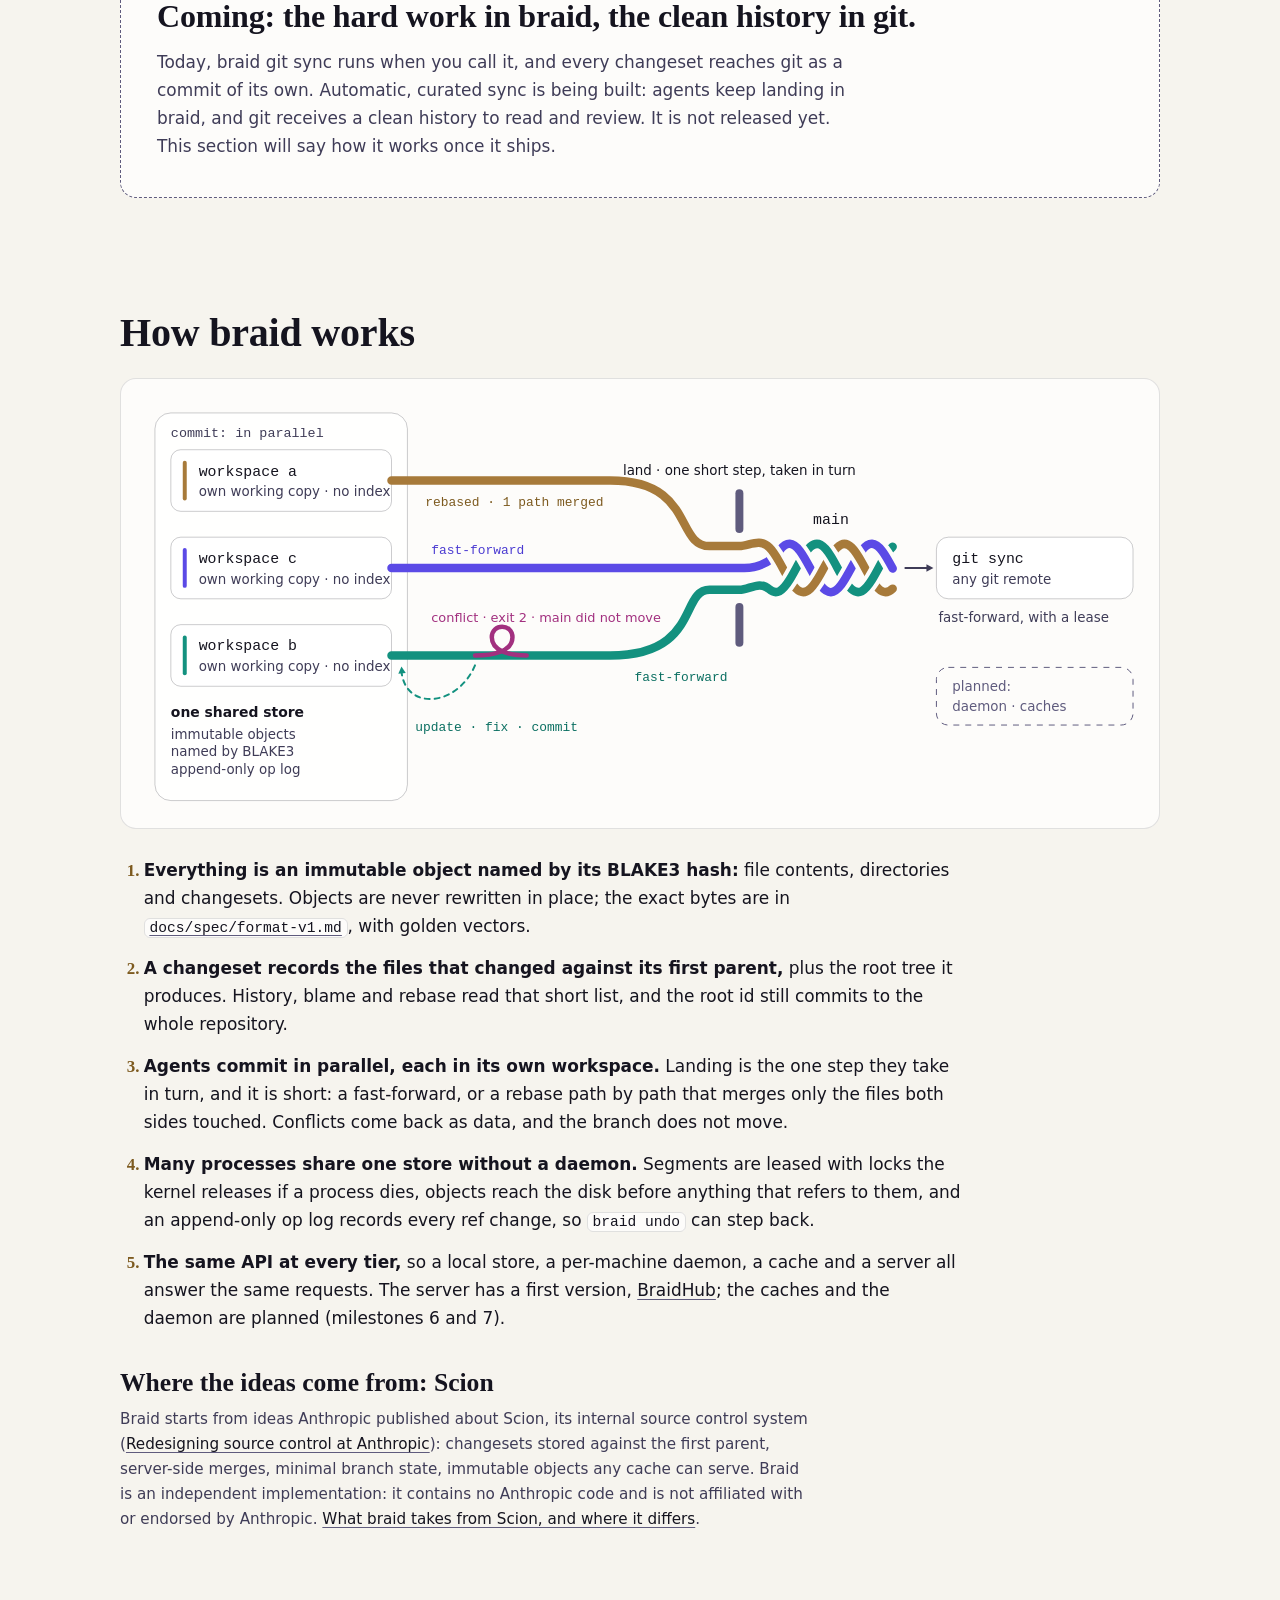
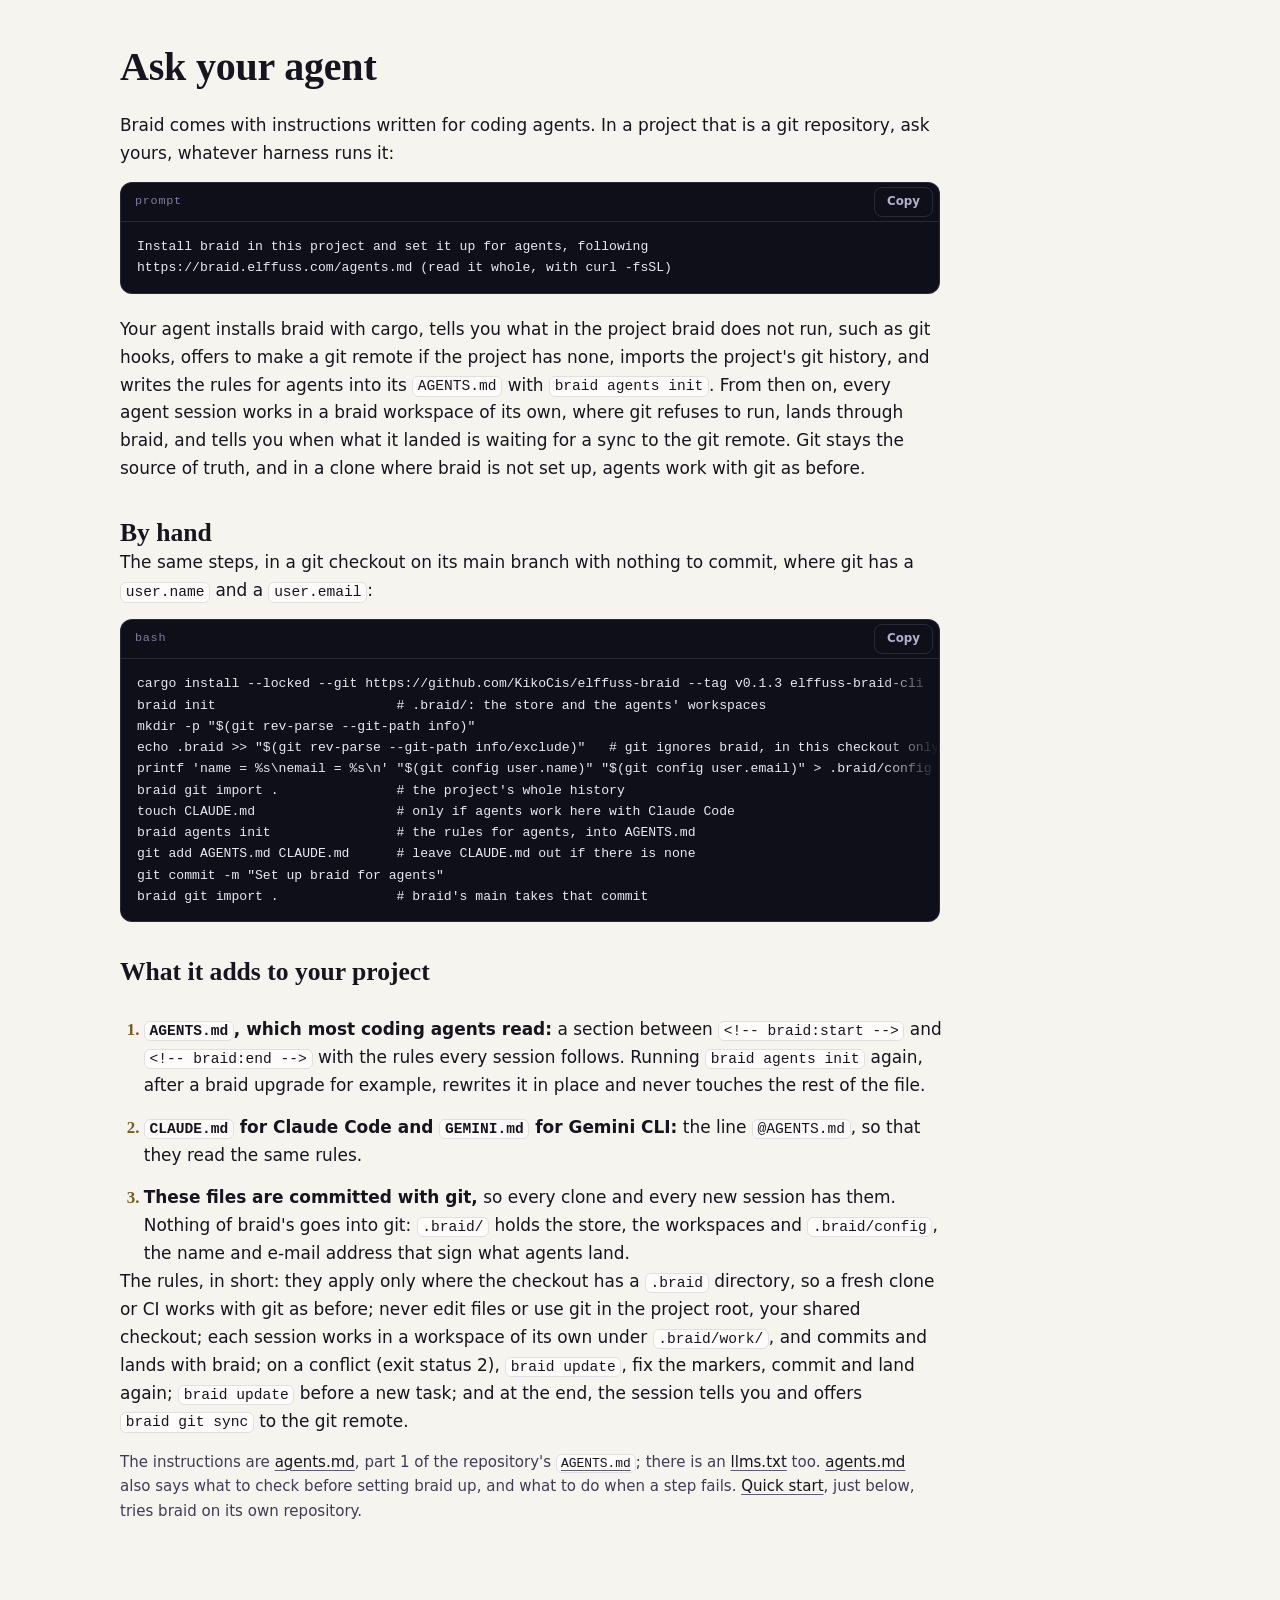
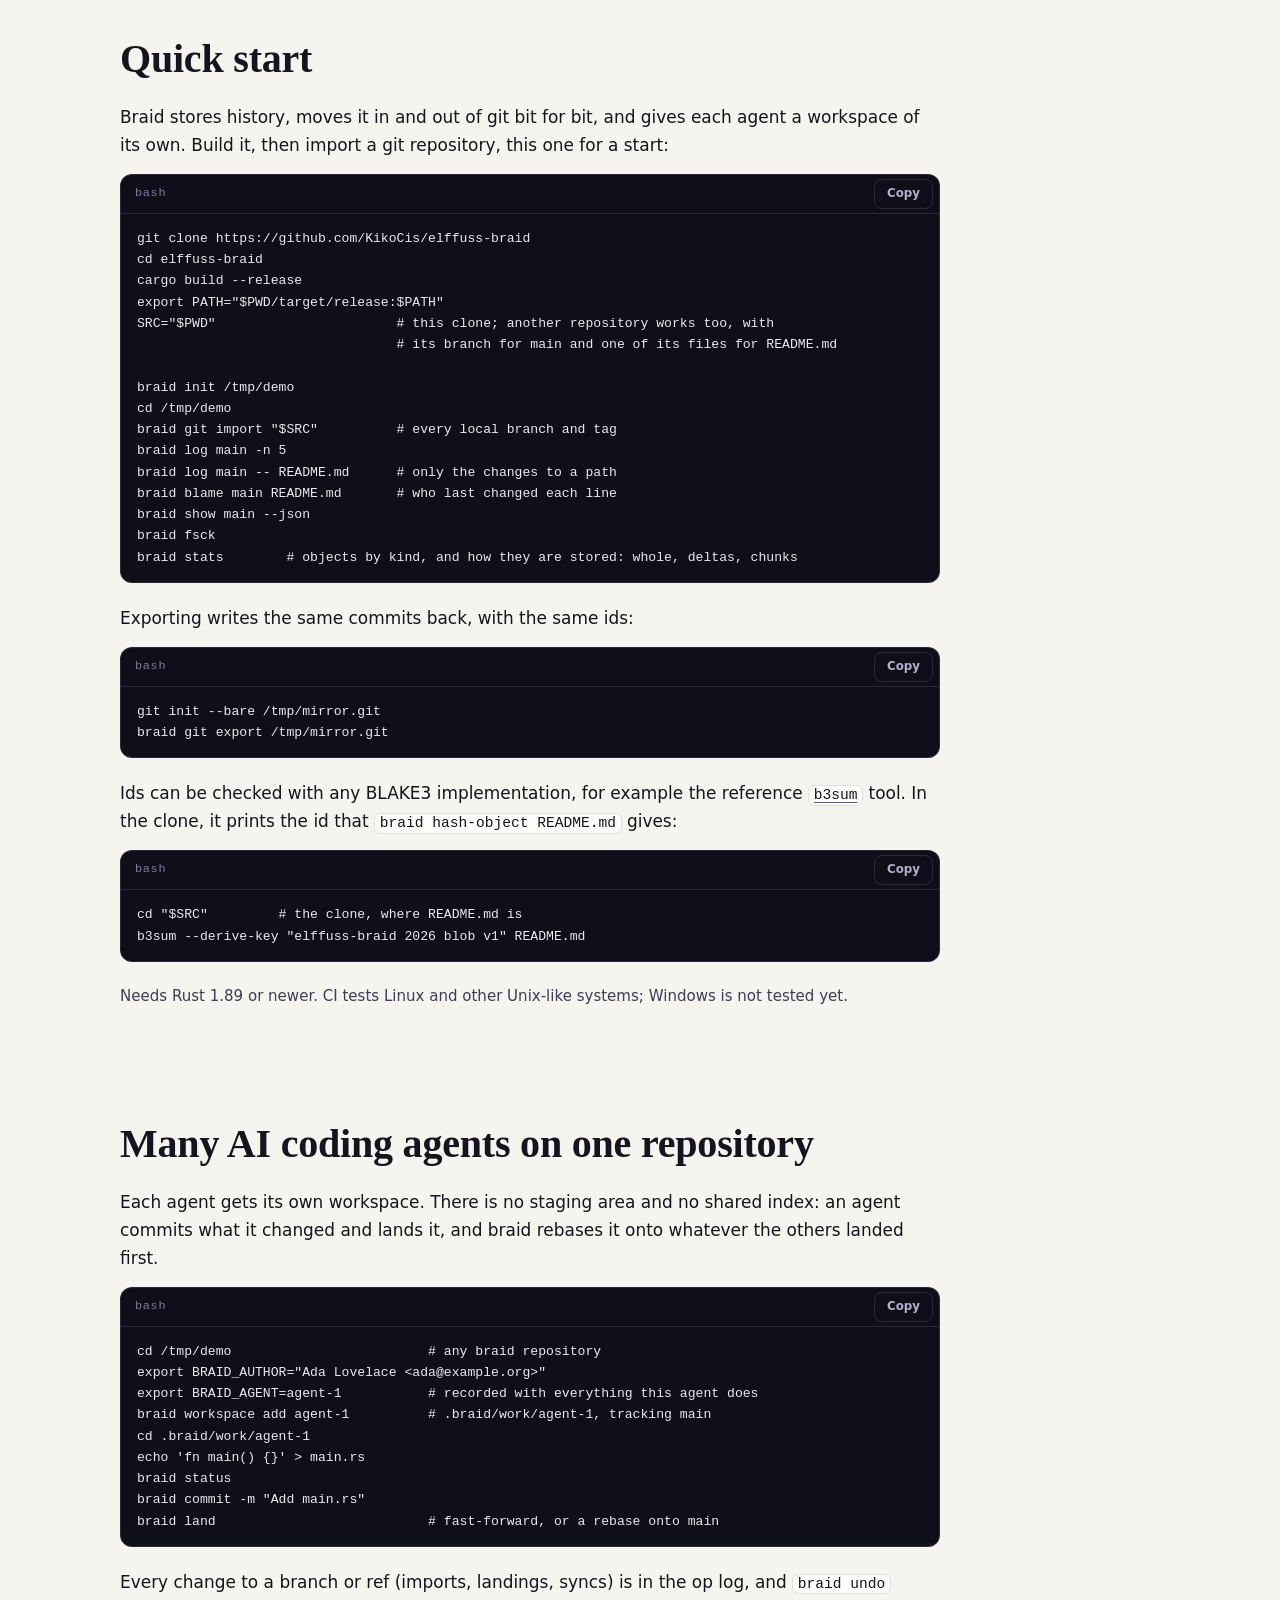
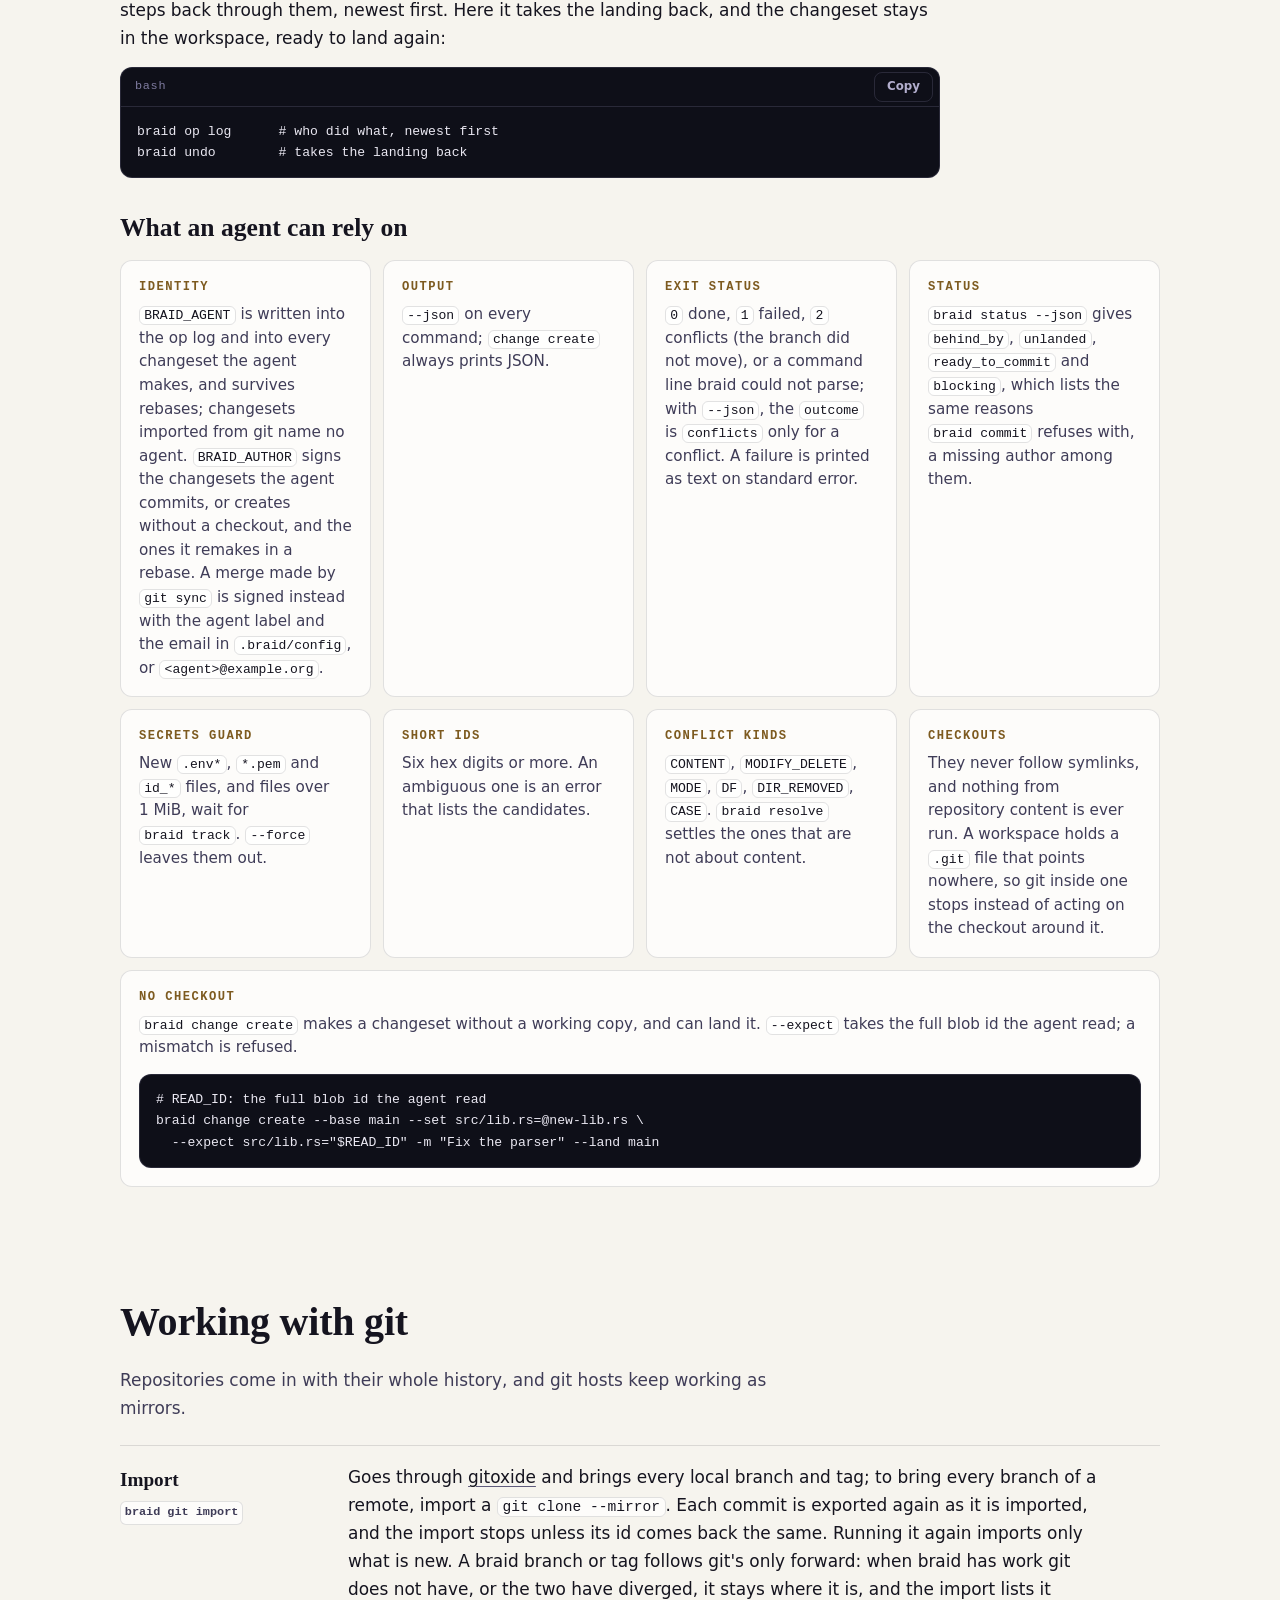
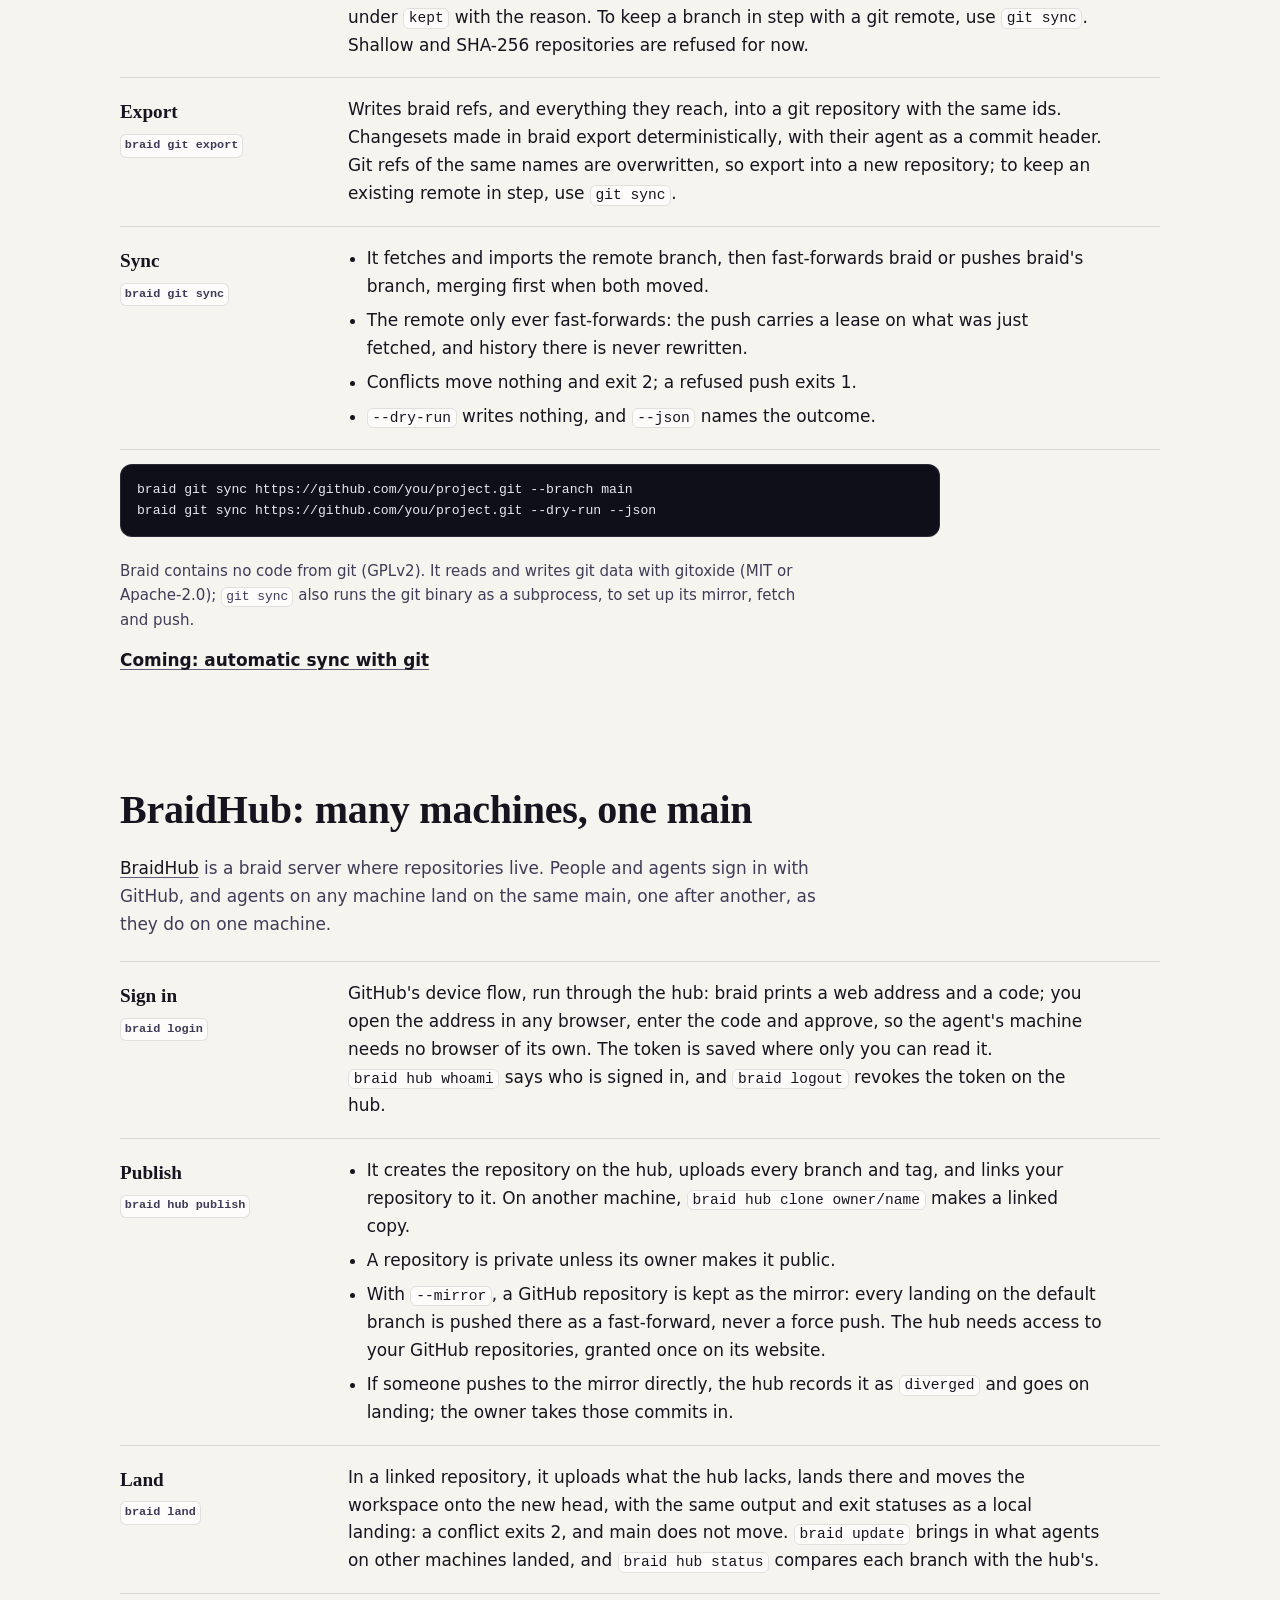
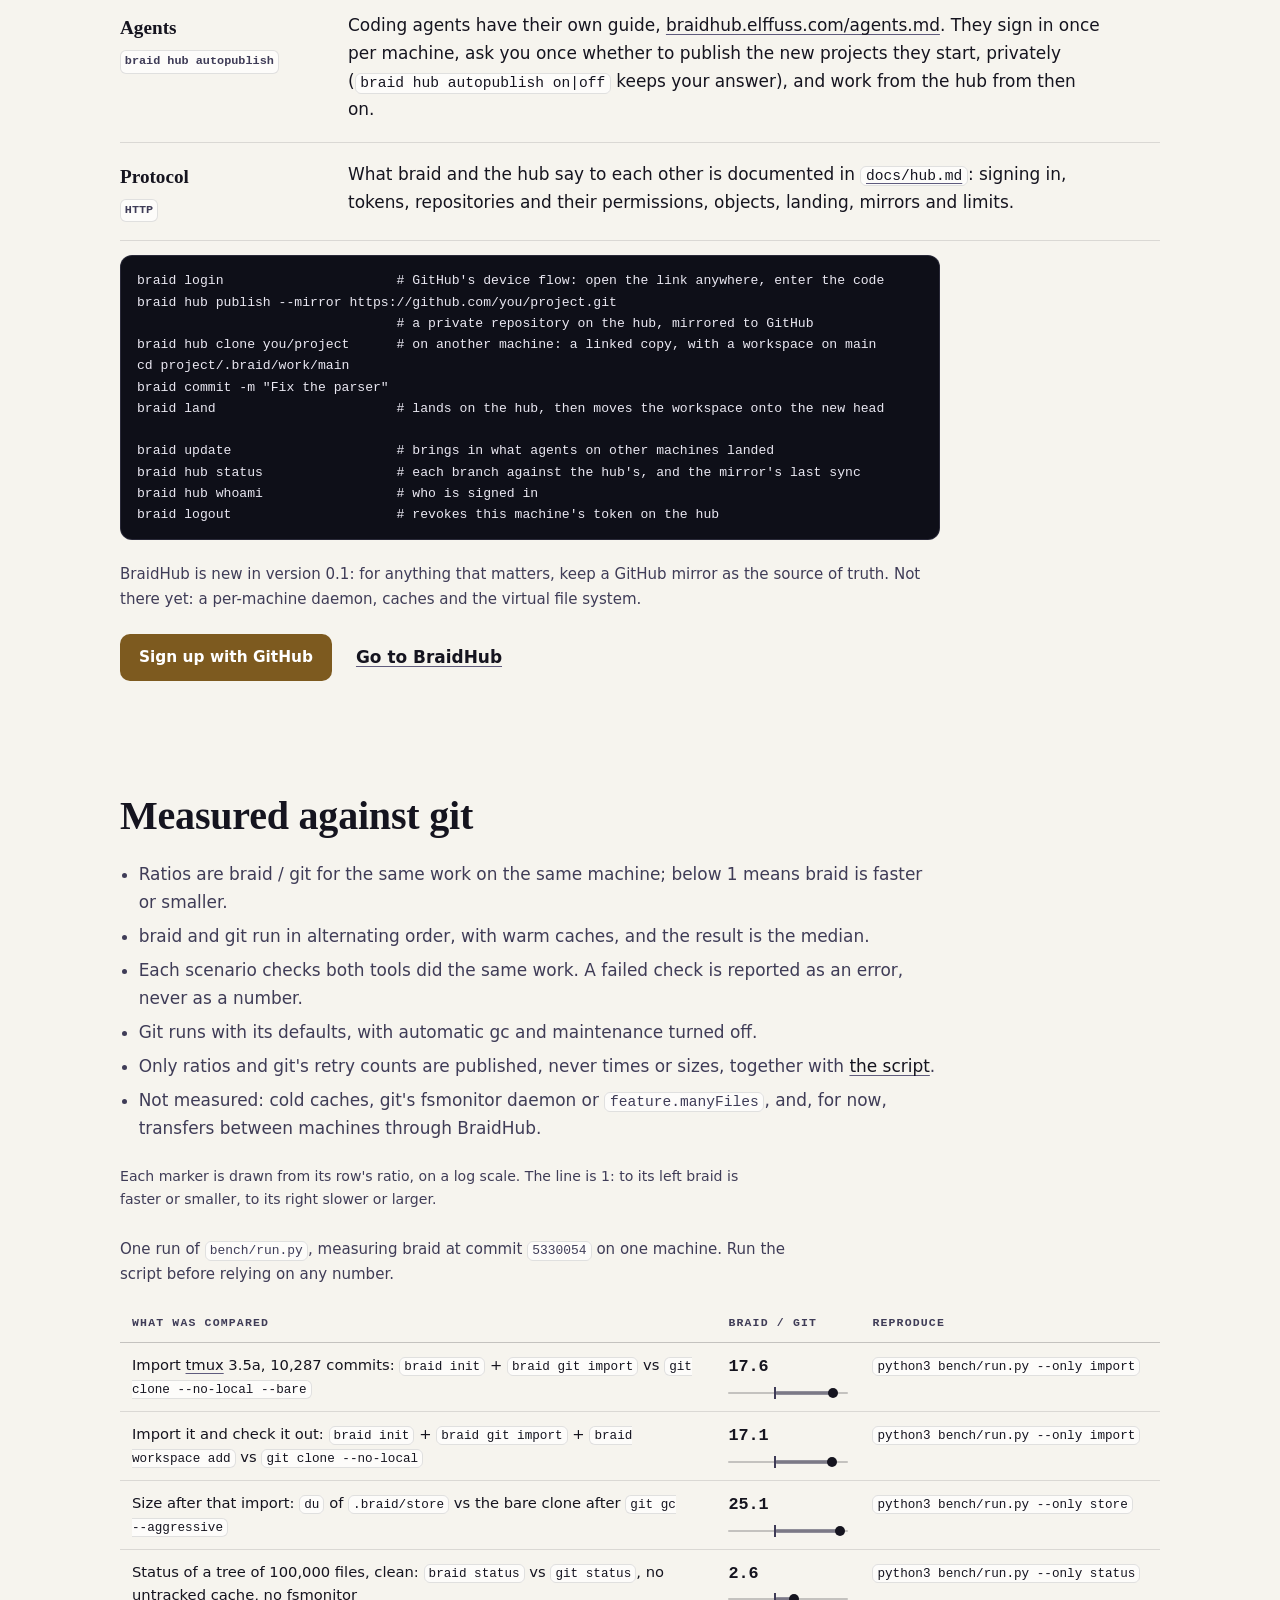
==== commit 03c66288: "Version 0.1.3: verification on a hub, from the client side braid hub verify reads and sets a reposit" ====
--- a/site/index.html
+++ b/site/index.html
@@ -62,7 +62,7 @@
       "codeRepository": "https://github.com/KikoCis/elffuss-braid",
       "programmingLanguage": { "@type": "ComputerLanguage", "name": "Rust" },
       "license": "https://www.apache.org/licenses/LICENSE-2.0",
-      "version": "0.1.2",
+      "version": "0.1.3",
       "copyrightHolder": { "@id": "https://braid.elffuss.com/#utopiaia" },
       "copyrightYear": 2026,
       "targetProduct": { "@id": "https://braid.elffuss.com/#app" }
@@ -77,7 +77,7 @@
       "applicationCategory": "DeveloperApplication",
       "applicationSubCategory": "Version control system",
       "operatingSystem": "Linux and other Unix-like systems",
-      "softwareVersion": "0.1.2",
+      "softwareVersion": "0.1.3",
       "softwareRequirements": "Rust 1.89 or newer, a C compiler (cc), git, and a POSIX shell such as bash",
       "installUrl": "https://braid.elffuss.com/agents.md",
       "license": "https://www.apache.org/licenses/LICENSE-2.0",
@@ -496,7 +496,7 @@
 <p data-l="es" lang="es">Los mismos pasos, en una copia de git que esté en su rama principal, sin nada pendiente de commit y con <code>user.name</code> y <code>user.email</code> configurados en git:</p>
 <div class="code" lang="en">
 <div class="code-bar"><span>bash</span><button class="copy" type="button" aria-label="Copy the setup commands" data-aria-en="Copy the setup commands" data-aria-es="Copiar los comandos para configurarlo" hidden><span class="c-idle" data-l="en" lang="en">Copy</span><span class="c-idle" data-l="es" lang="es">Copiar</span><span class="c-done" data-l="en" lang="en">Copied</span><span class="c-done" data-l="es" lang="es">Copiado</span></button></div>
-<pre tabindex="0" role="region" aria-label="Setting braid up by hand" data-aria-en="Setting braid up by hand" data-aria-es="Configurar braid a mano"><code>cargo install --locked --git https://github.com/KikoCis/elffuss-braid --tag v0.1.2 elffuss-braid-cli
+<pre tabindex="0" role="region" aria-label="Setting braid up by hand" data-aria-en="Setting braid up by hand" data-aria-es="Configurar braid a mano"><code>cargo install --locked --git https://github.com/KikoCis/elffuss-braid --tag v0.1.3 elffuss-braid-cli
 braid init                       # .braid/: the store and the agents' workspaces
 mkdir -p "$(git rev-parse --git-path info)"
 echo .braid &gt;&gt; "$(git rev-parse --git-path info/exclude)"   # git ignores braid, in this checkout only
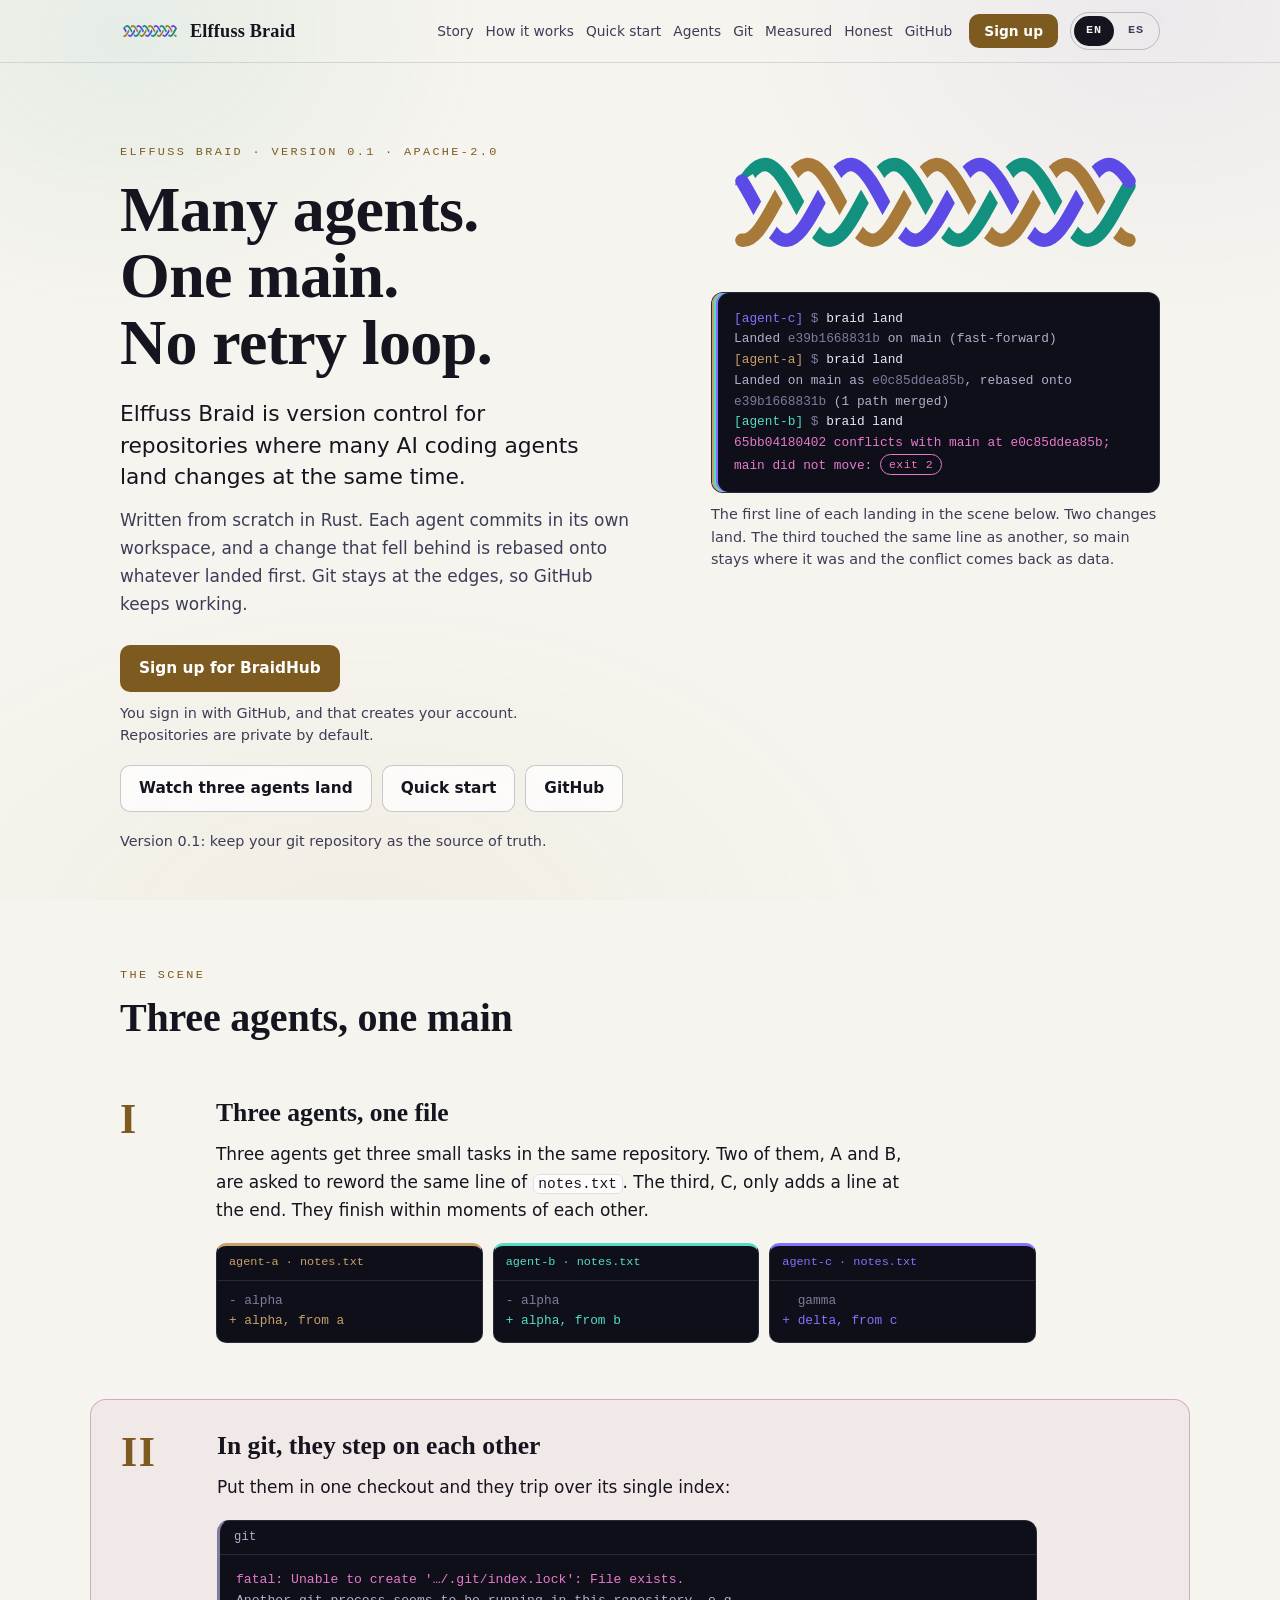
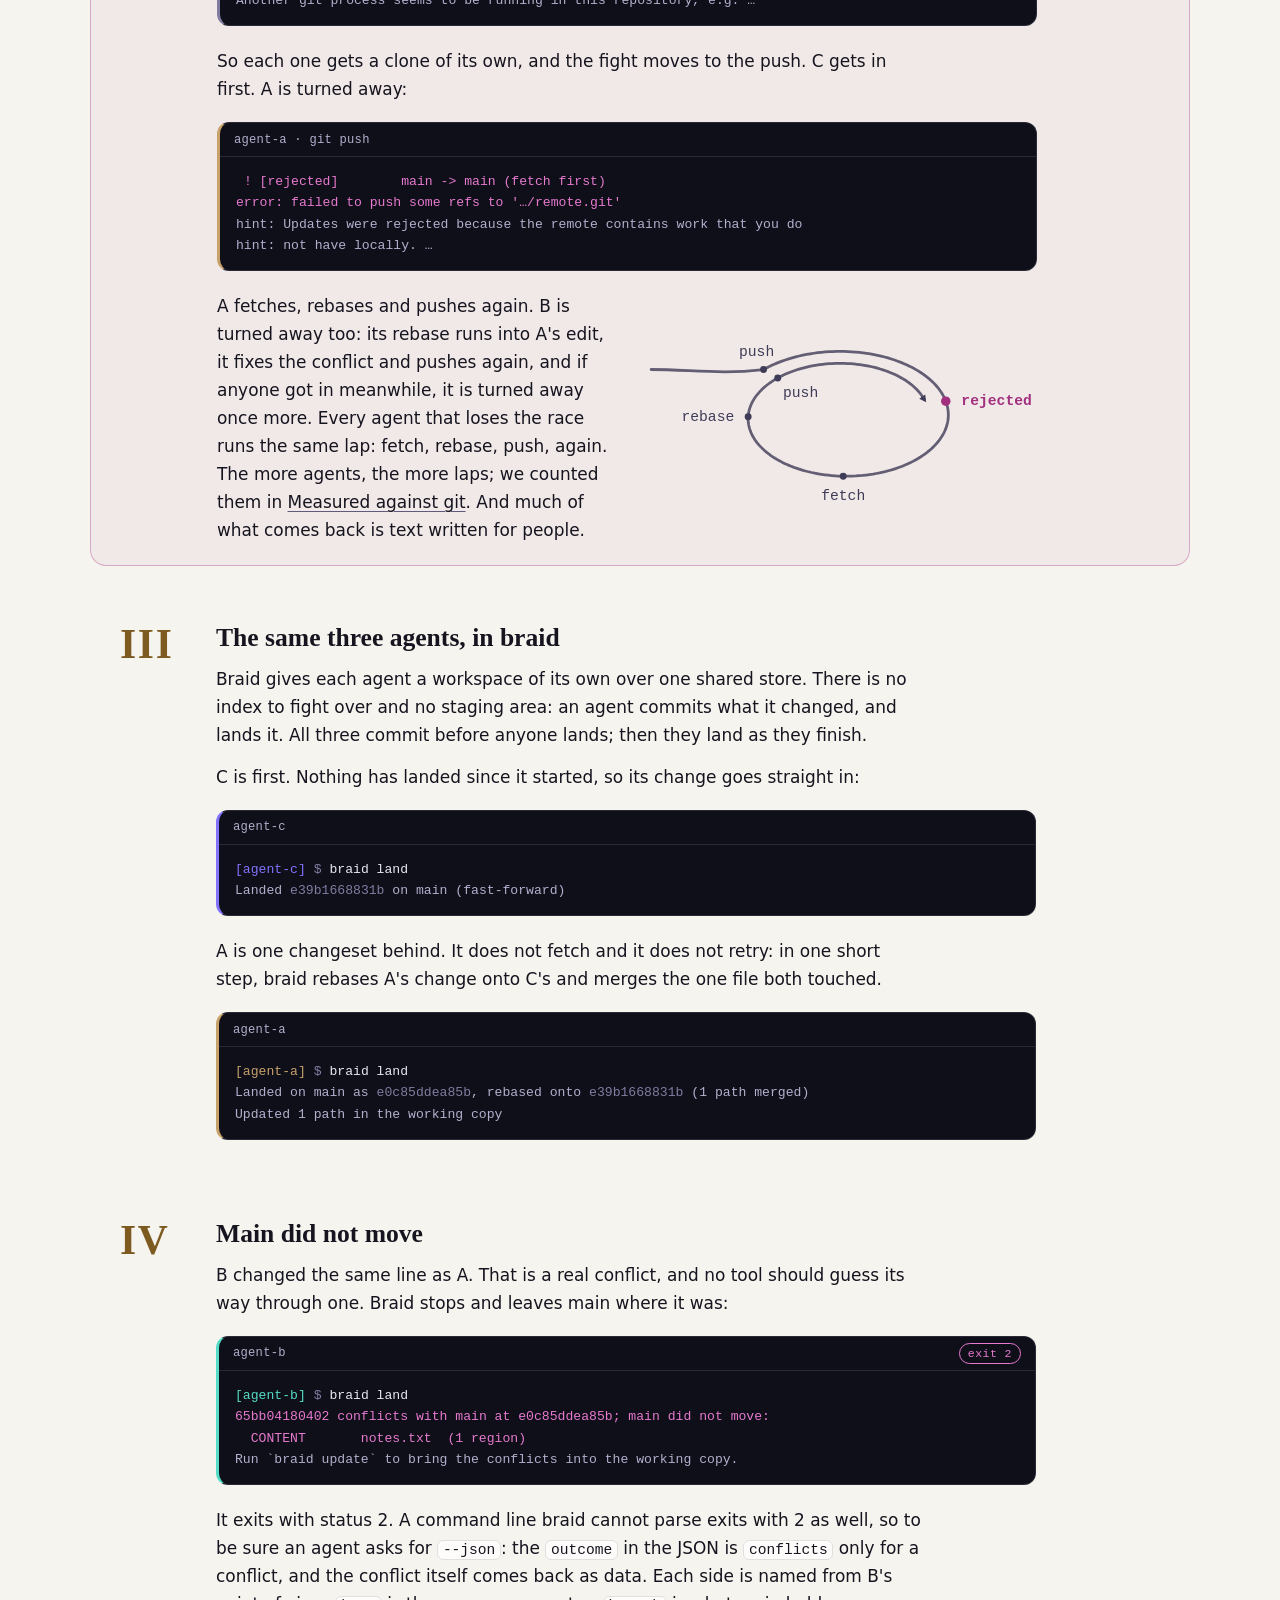
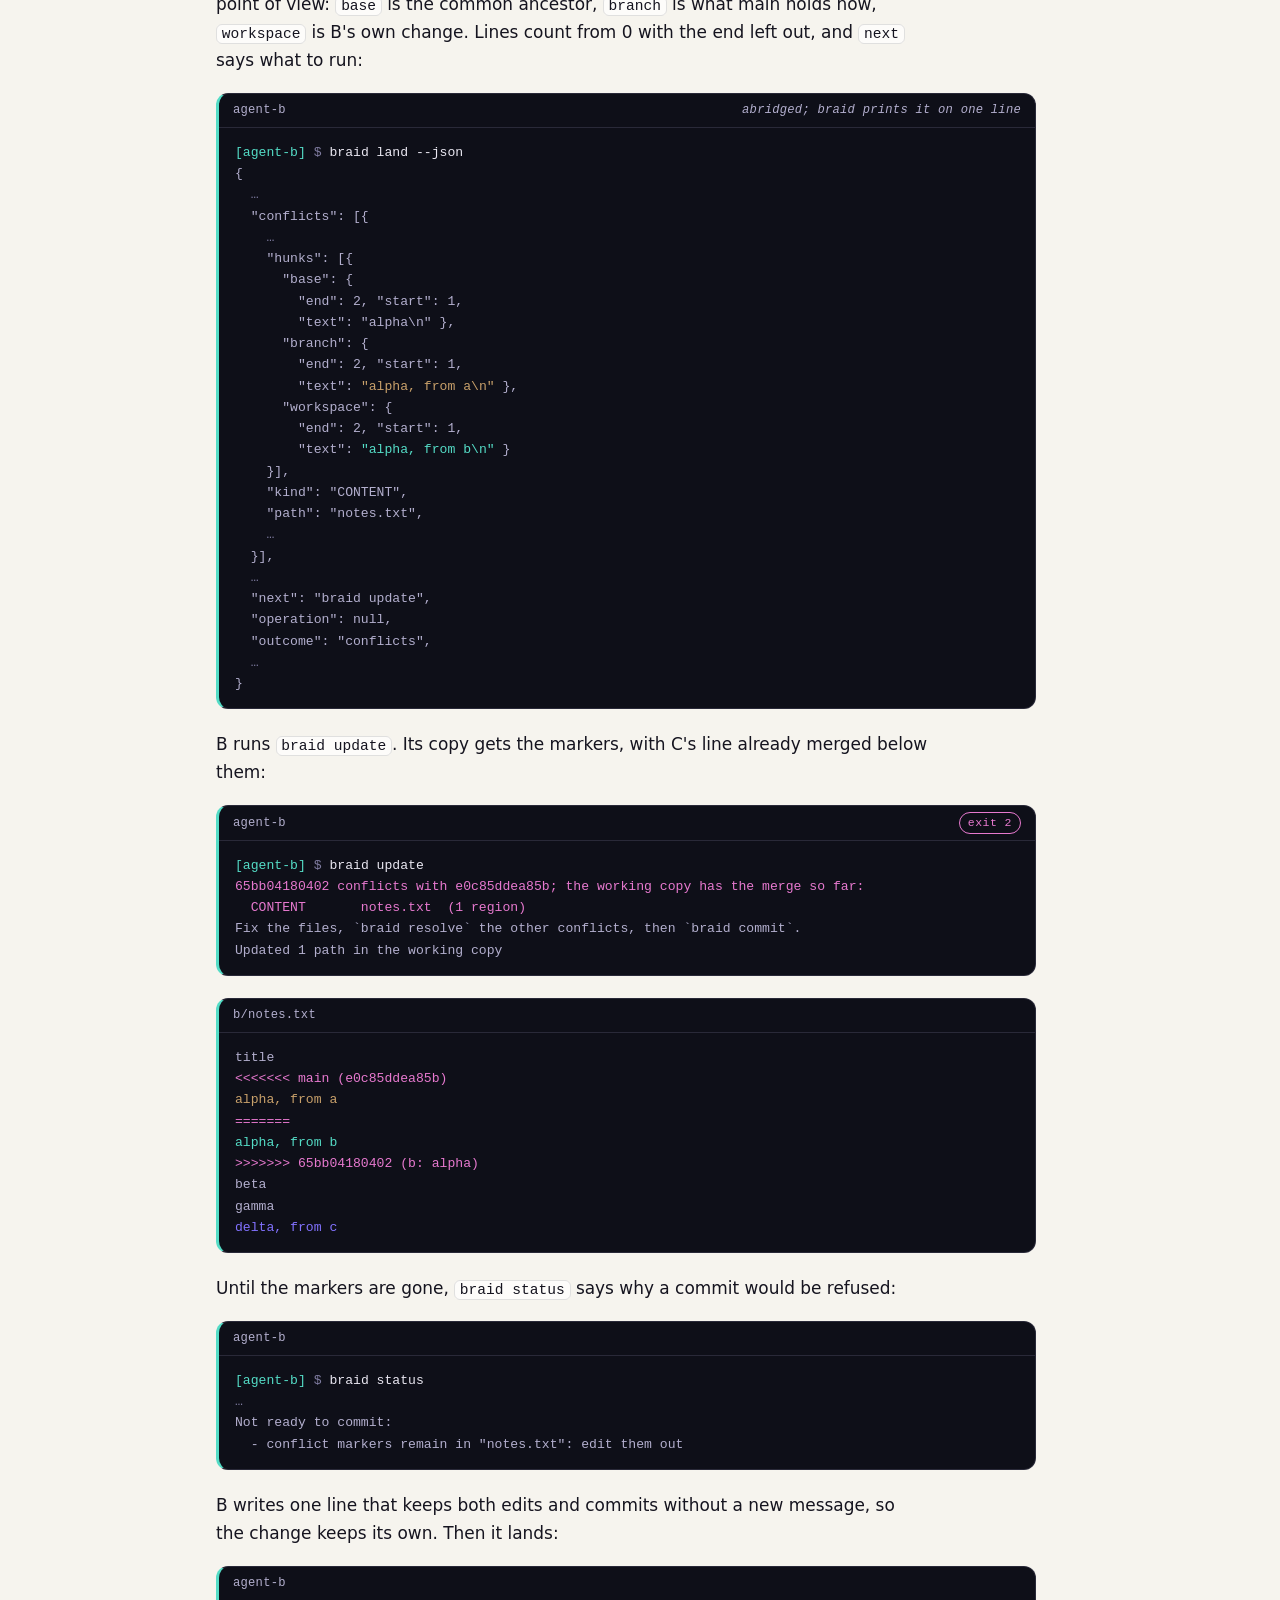
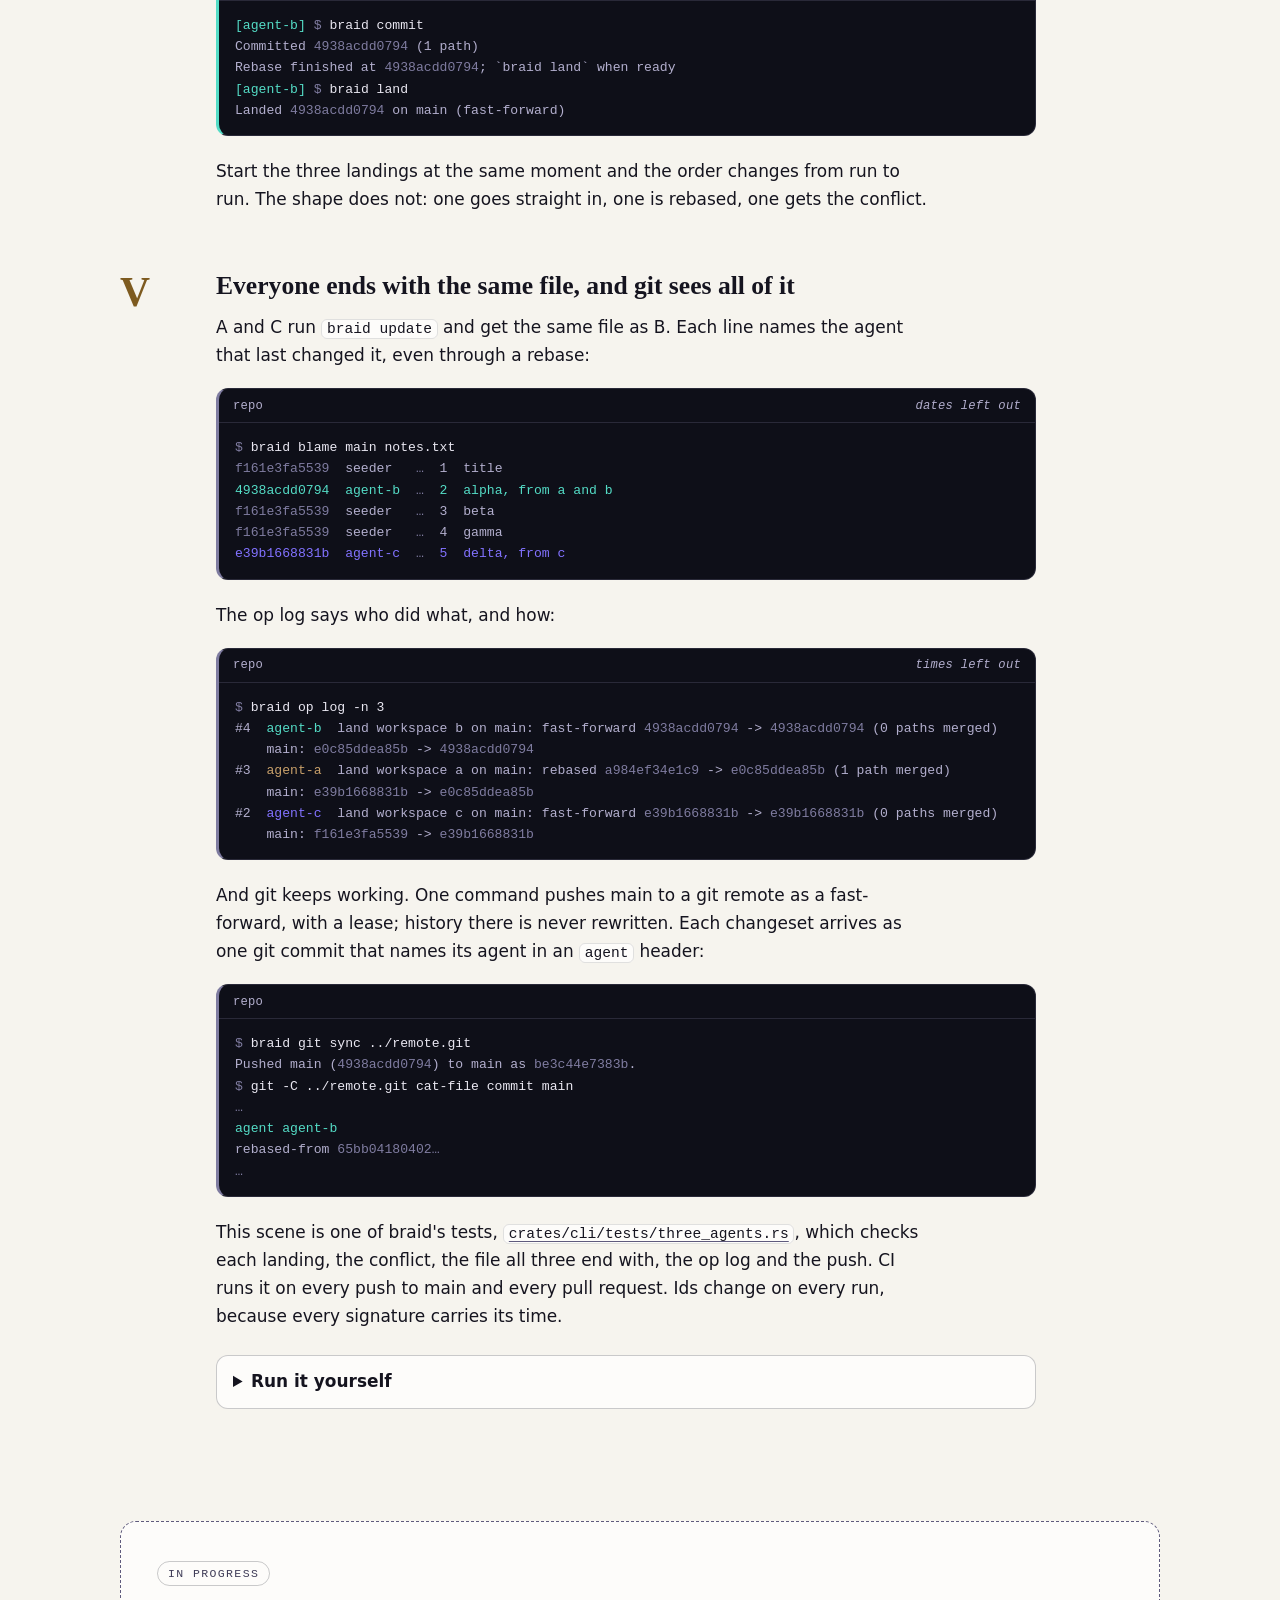
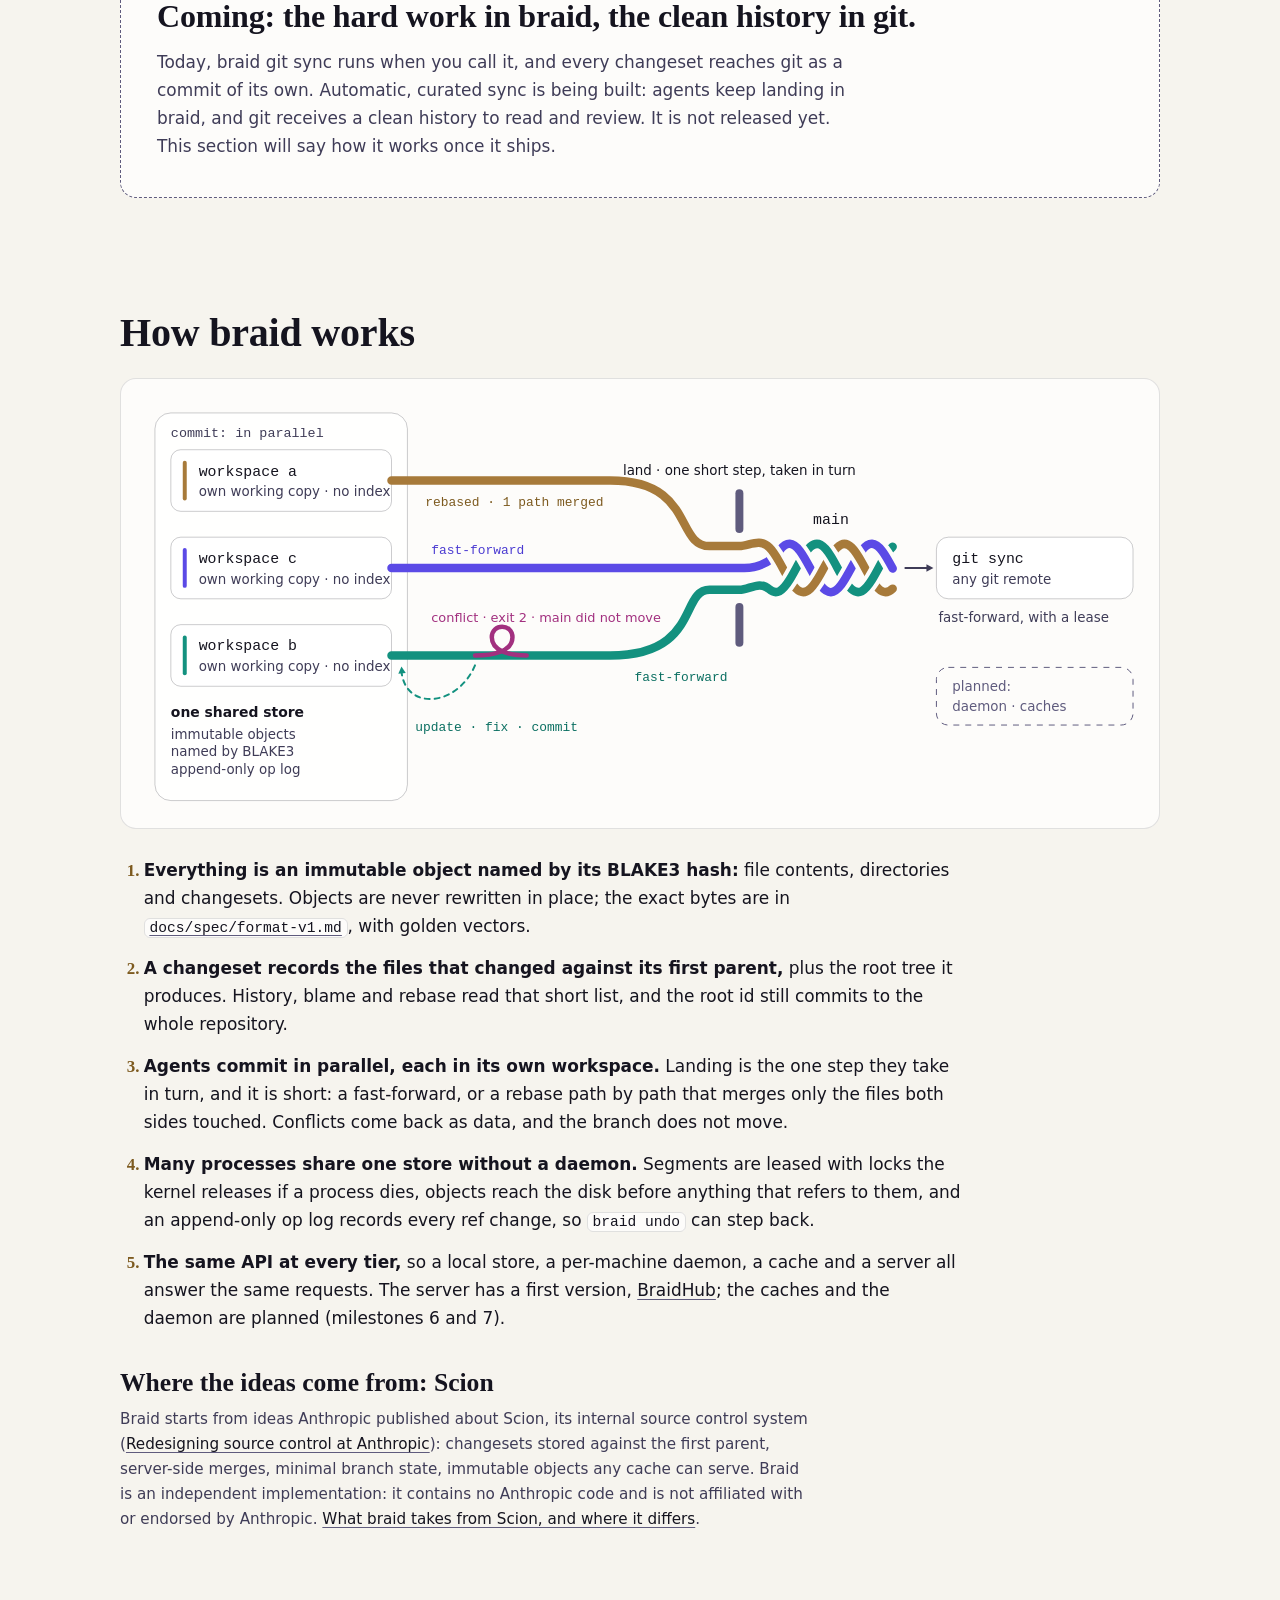
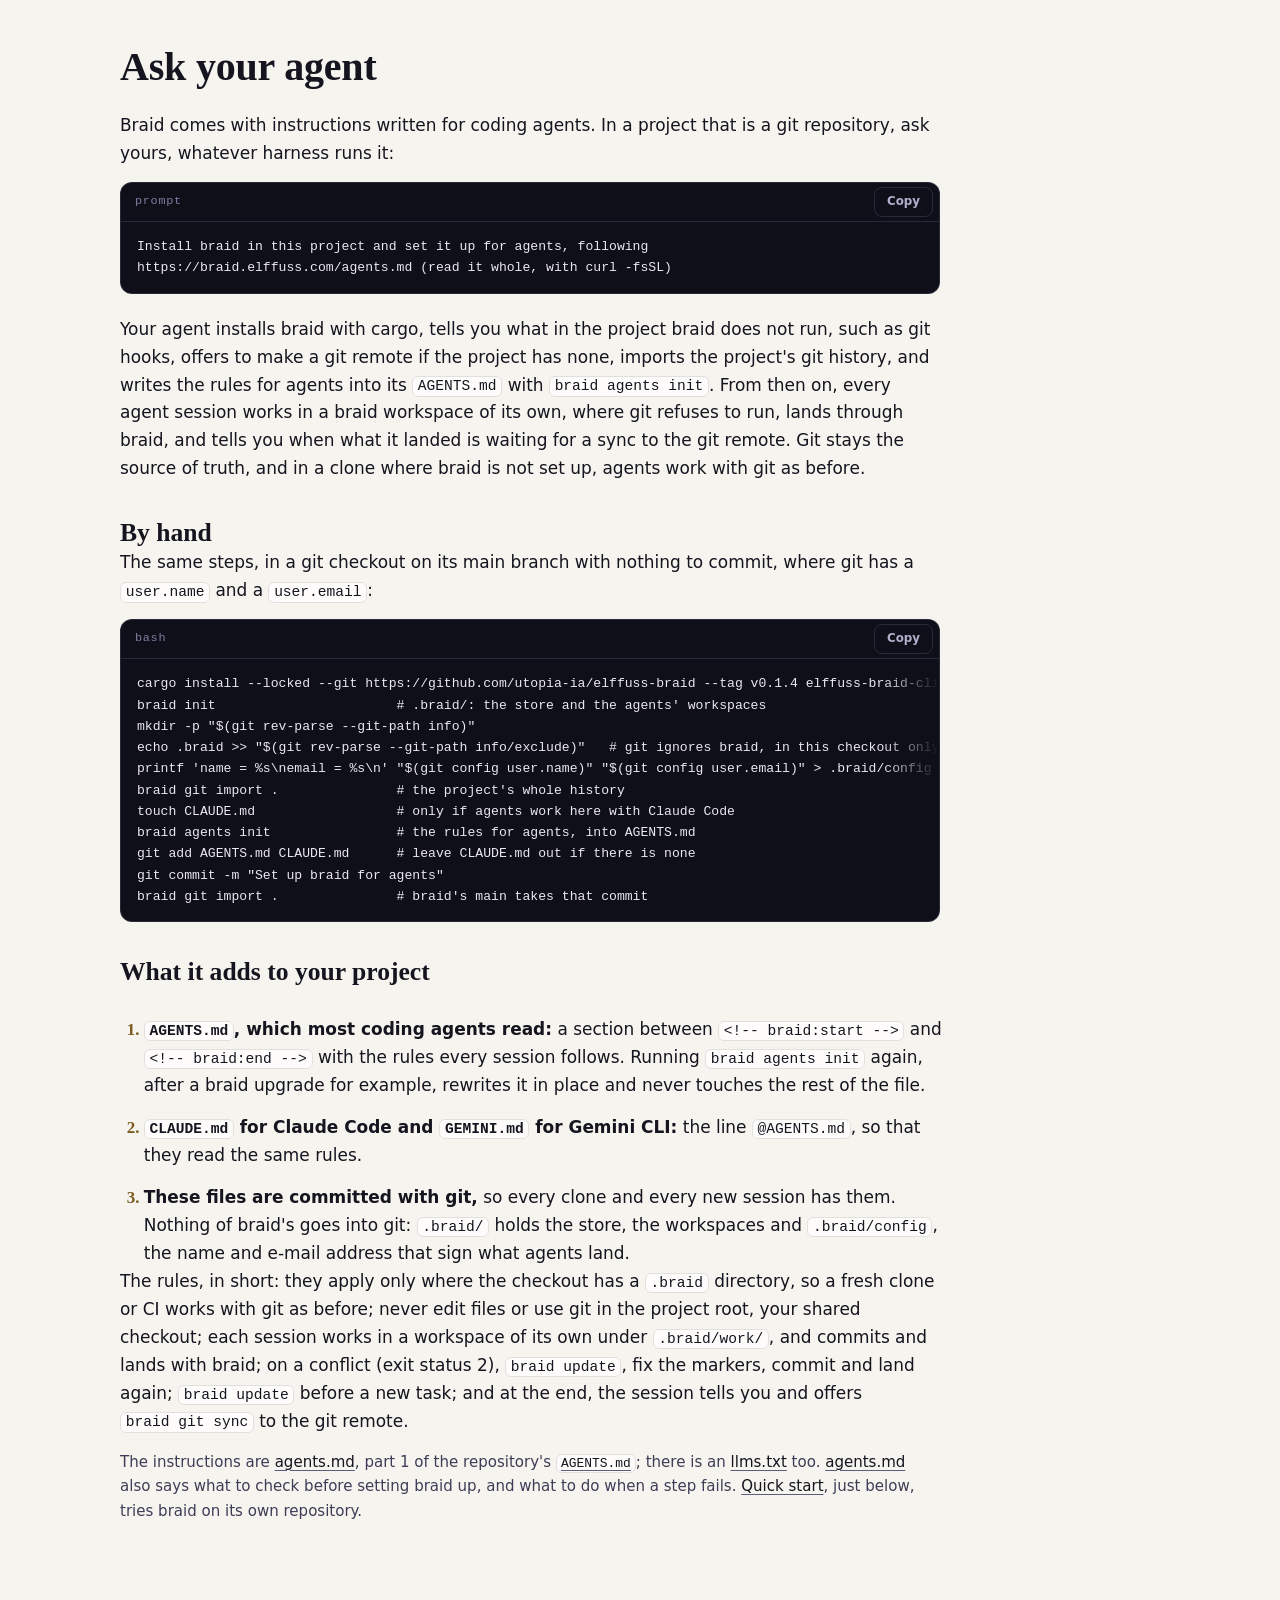
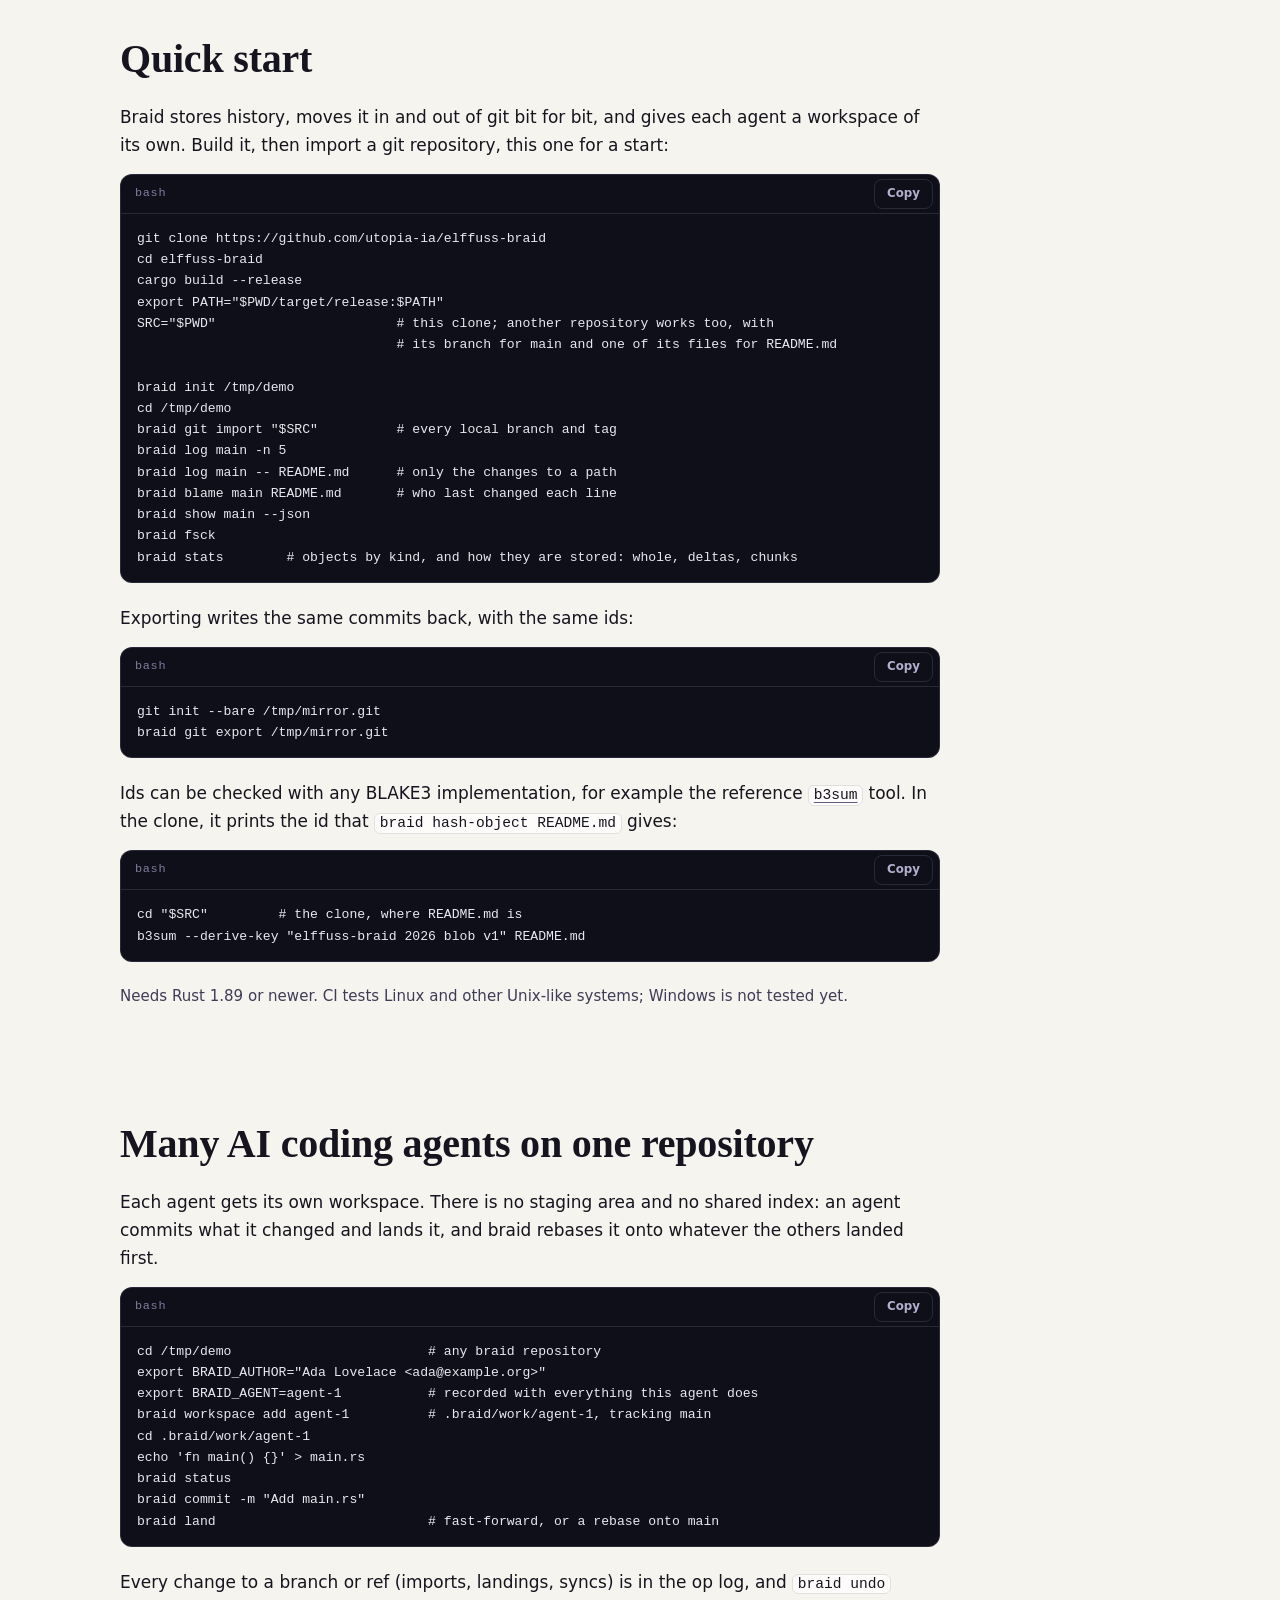
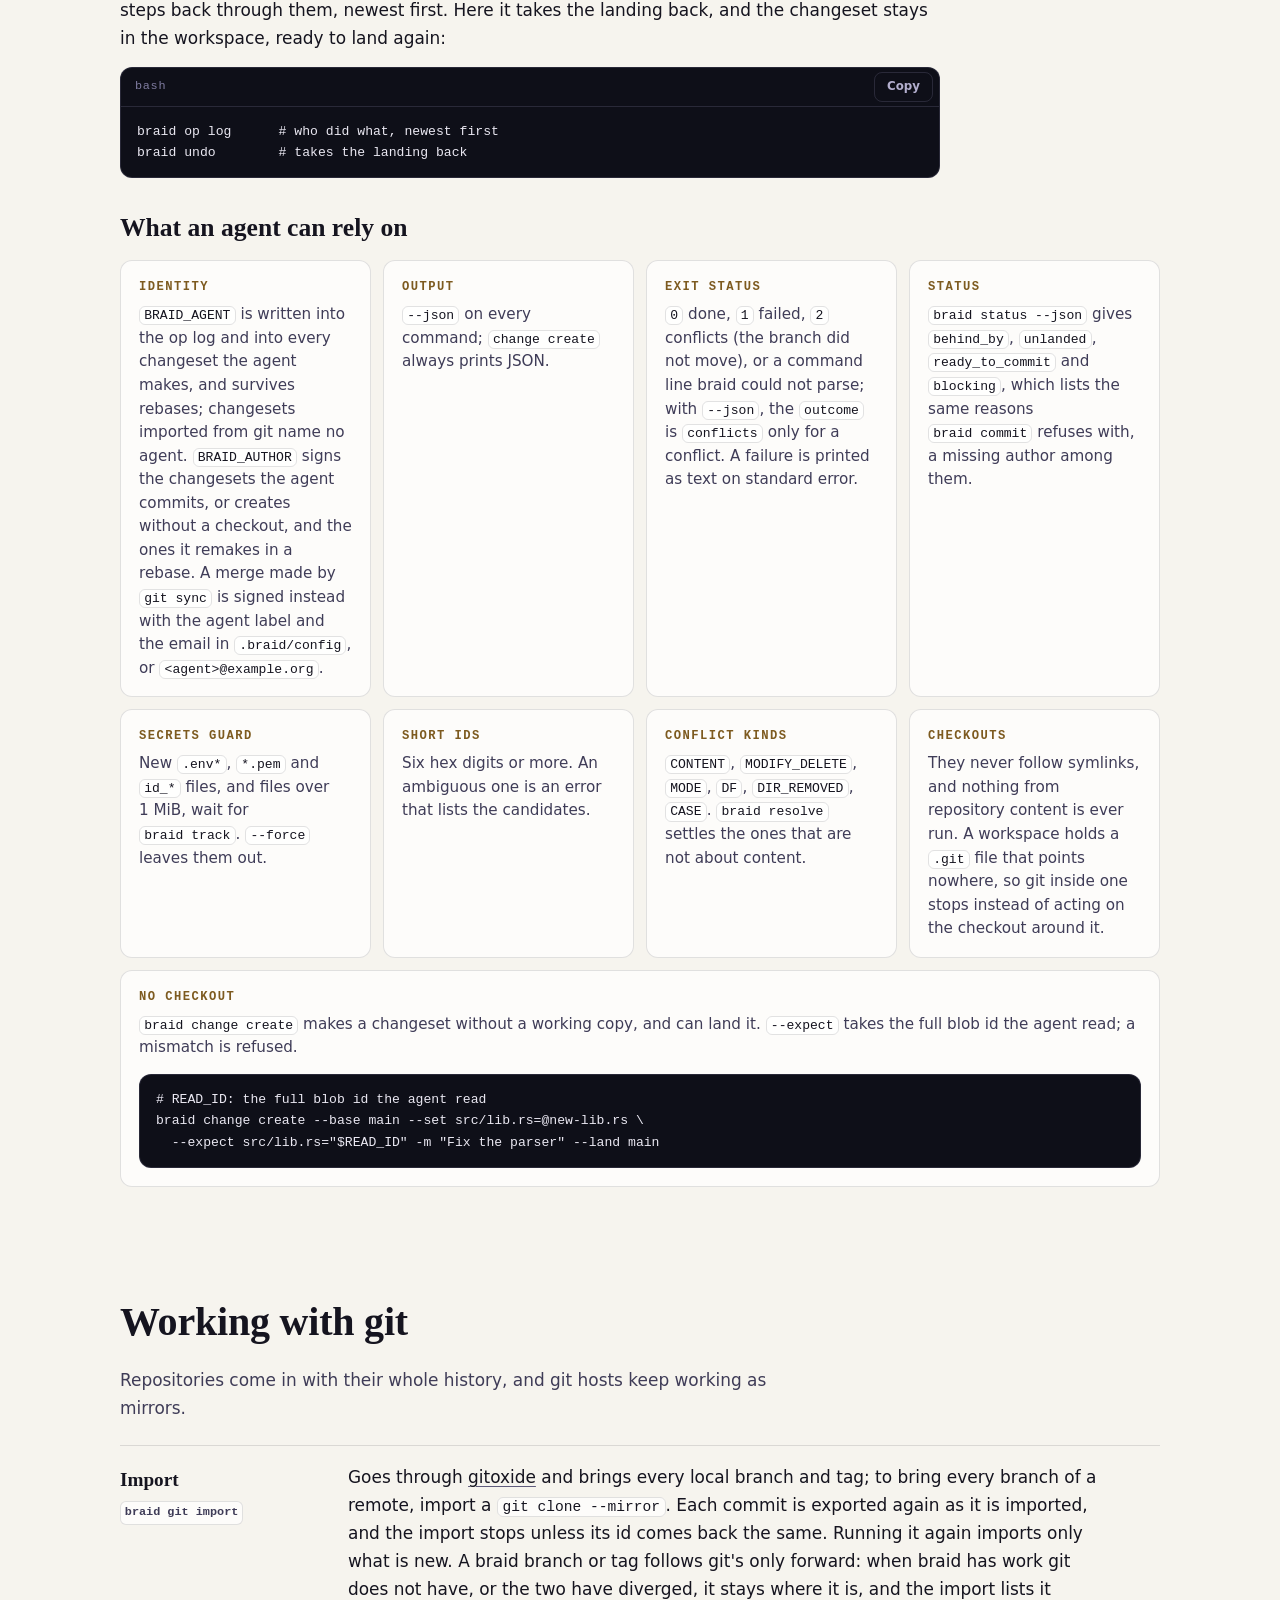
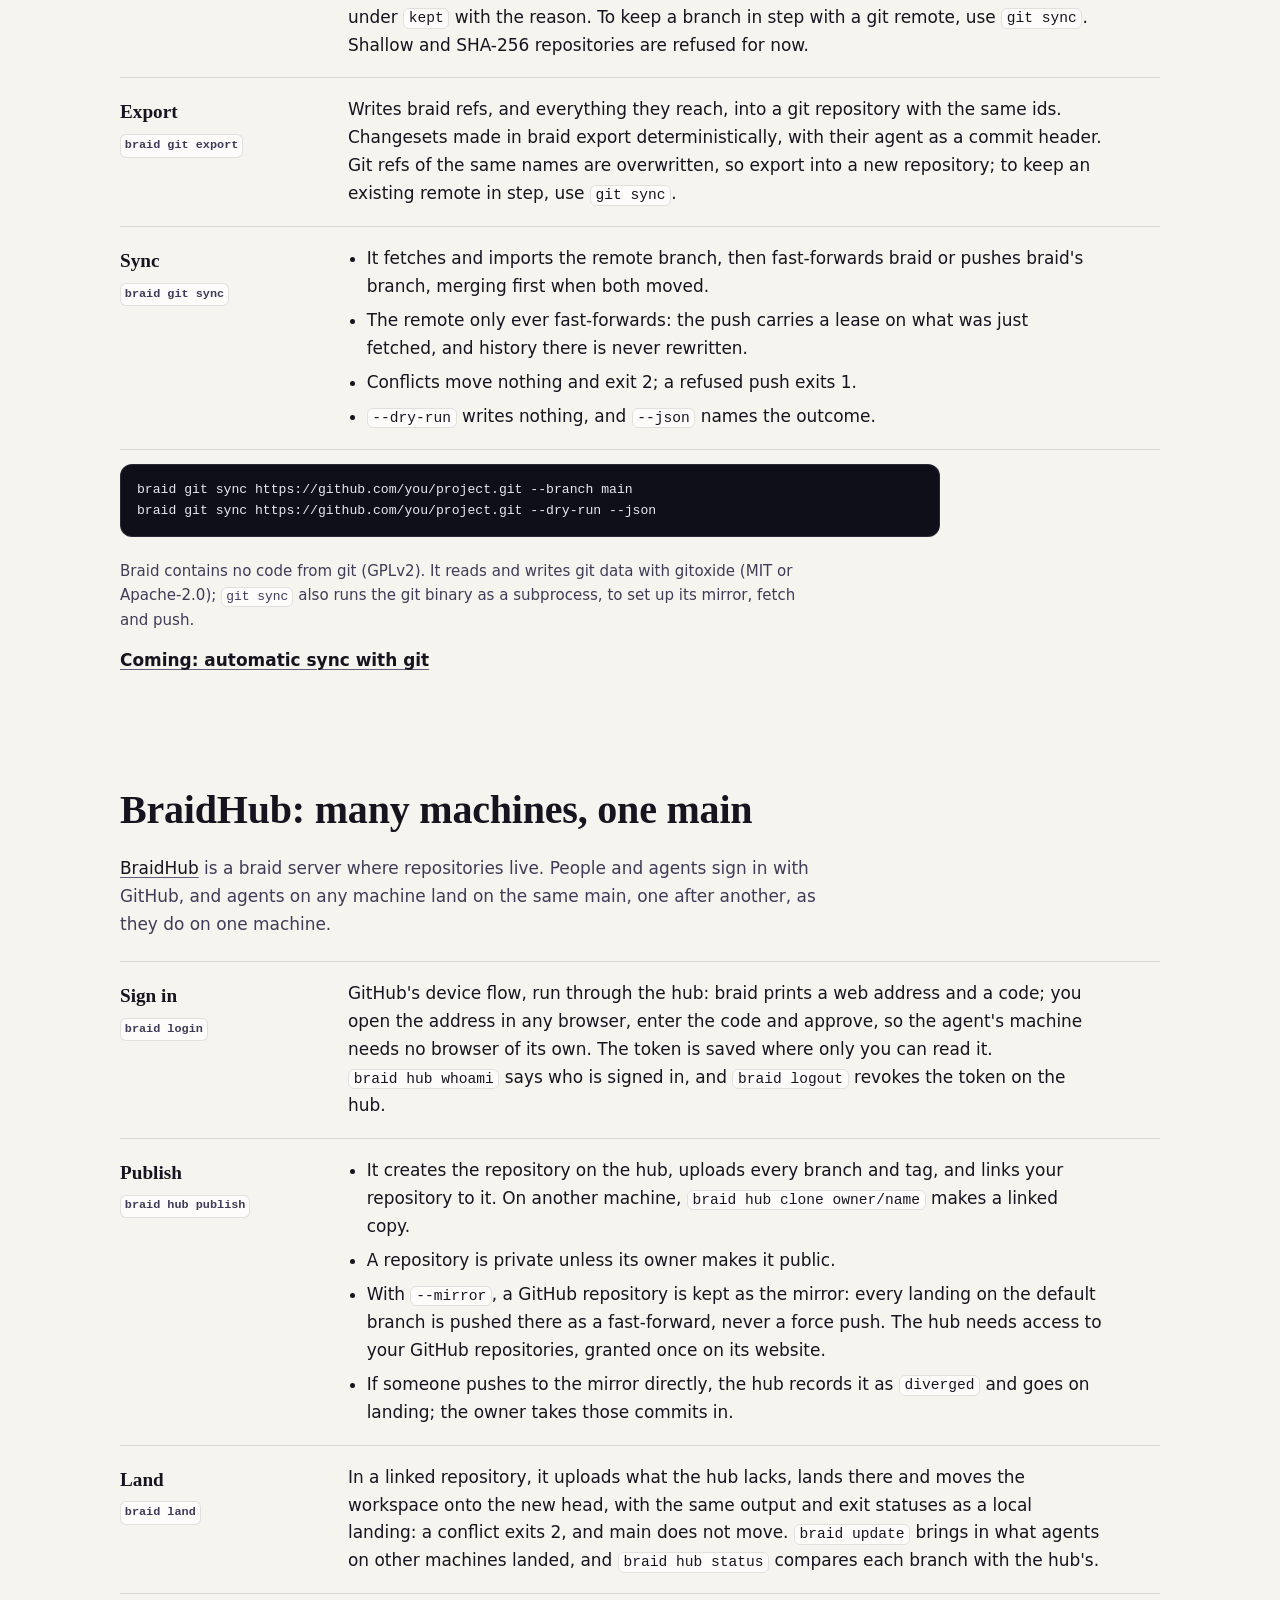
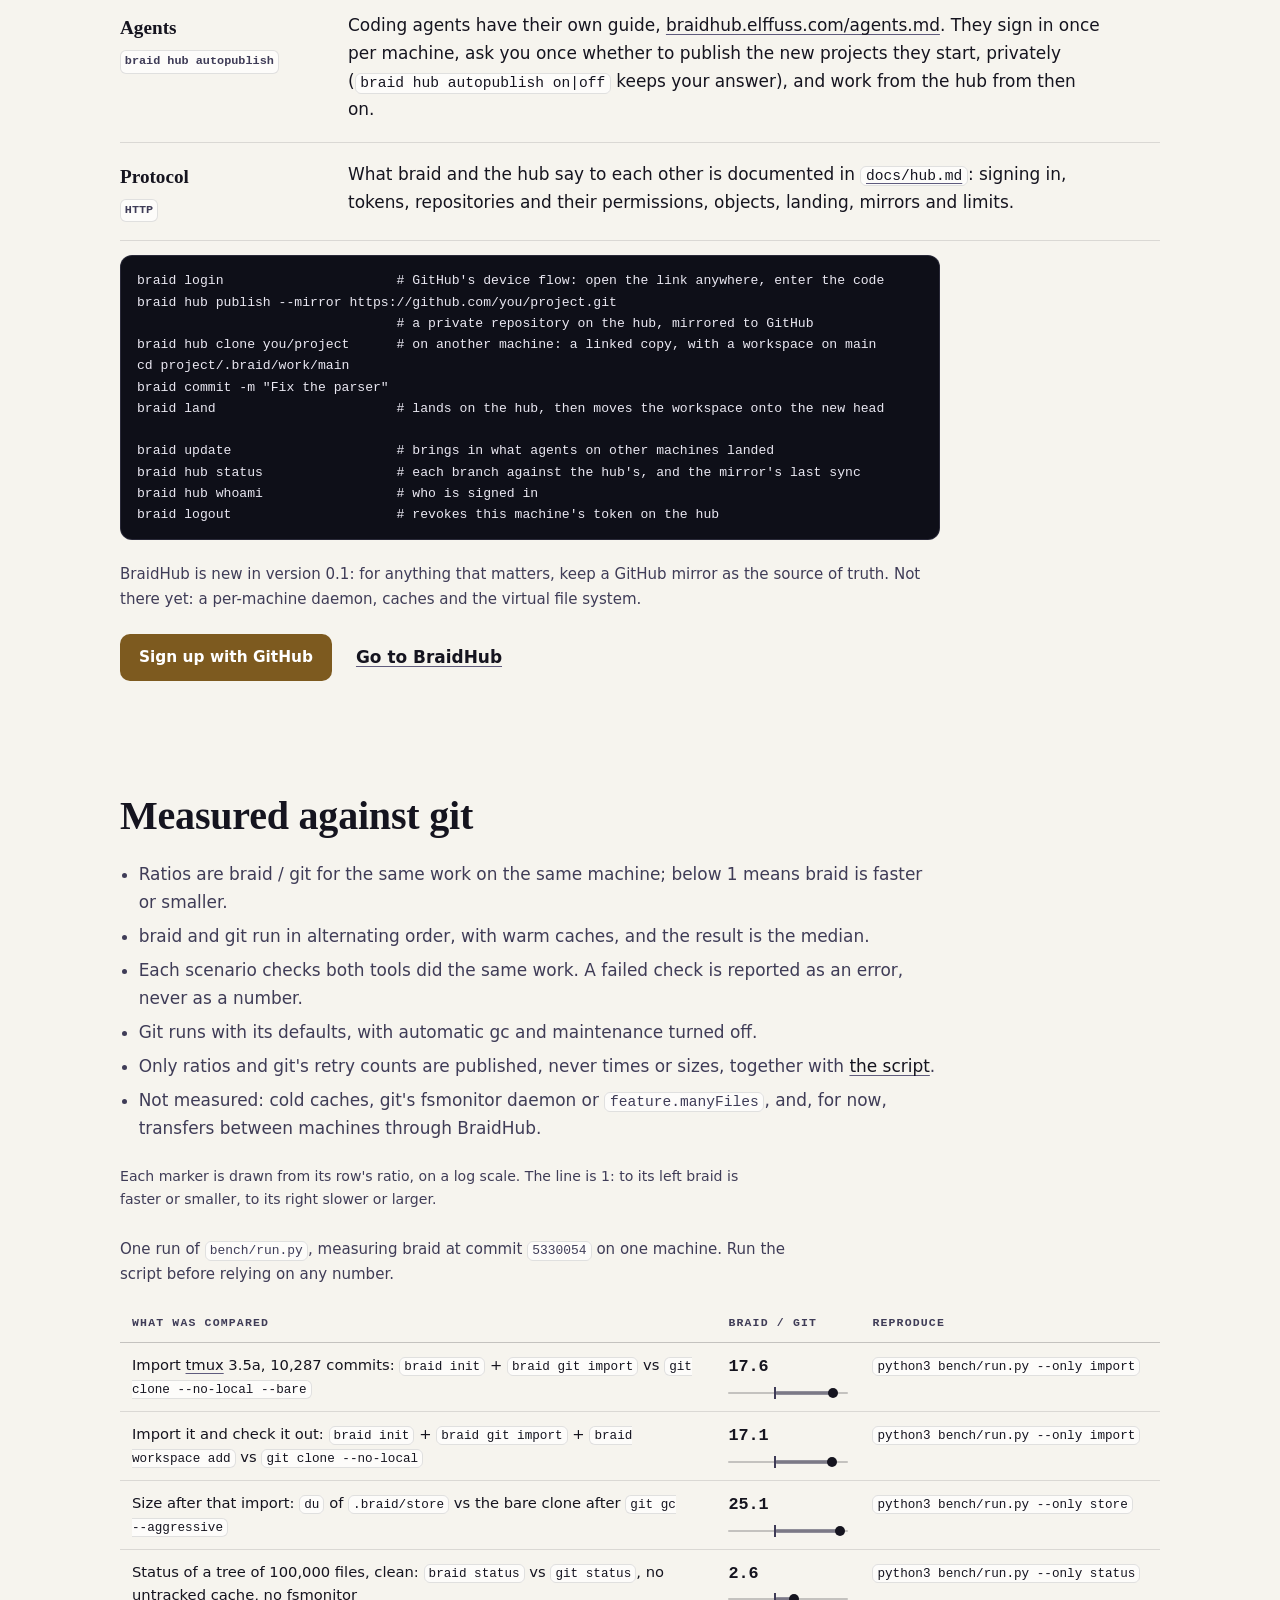
==== commit dba9928a: "Version 0.1.4: the repository moves to the UtopiaIA organization Every link to the repositories that" ====
--- a/site/index.html
+++ b/site/index.html
@@ -59,10 +59,10 @@
       "alternateName": "braid",
       "description": "The source of Elffuss Braid, version control for repositories where many AI coding agents land changes at the same time, written from scratch in Rust with git at the edges.",
       "url": "https://braid.elffuss.com/",
-      "codeRepository": "https://github.com/KikoCis/elffuss-braid",
+      "codeRepository": "https://github.com/utopia-ia/elffuss-braid",
       "programmingLanguage": { "@type": "ComputerLanguage", "name": "Rust" },
       "license": "https://www.apache.org/licenses/LICENSE-2.0",
-      "version": "0.1.3",
+      "version": "0.1.4",
       "copyrightHolder": { "@id": "https://braid.elffuss.com/#utopiaia" },
       "copyrightYear": 2026,
       "targetProduct": { "@id": "https://braid.elffuss.com/#app" }
@@ -77,7 +77,7 @@
       "applicationCategory": "DeveloperApplication",
       "applicationSubCategory": "Version control system",
       "operatingSystem": "Linux and other Unix-like systems",
-      "softwareVersion": "0.1.3",
+      "softwareVersion": "0.1.4",
       "softwareRequirements": "Rust 1.89 or newer, a C compiler (cc), git, and a POSIX shell such as bash",
       "installUrl": "https://braid.elffuss.com/agents.md",
       "license": "https://www.apache.org/licenses/LICENSE-2.0",
@@ -94,7 +94,7 @@
       ],
       "publisher": { "@id": "https://braid.elffuss.com/#utopiaia" },
       "sameAs": [
-        "https://github.com/KikoCis/elffuss-braid",
+        "https://github.com/utopia-ia/elffuss-braid",
         "https://huggingface.co/spaces/KikoCis/elffuss-braid"
       ]
     }
@@ -117,7 +117,7 @@
 <li><a href="#git">Git</a></li>
 <li><a href="#measured"><span data-l="en" lang="en">Measured</span><span data-l="es" lang="es">Medido</span></a></li>
 <li><a href="#honest"><span data-l="en" lang="en">Honest</span><span data-l="es" lang="es">Sin letra pequeña</span></a></li>
-<li><a href="https://github.com/KikoCis/elffuss-braid">GitHub</a></li>
+<li><a href="https://github.com/utopia-ia/elffuss-braid">GitHub</a></li>
 </ul>
 </nav>
 <a class="btn btn-primary btn-head" href="https://braidhub.elffuss.com/login"><span data-l="en" lang="en">Sign up<span class="sr-only"> for BraidHub</span></span><span data-l="es" lang="es">Regístrate<span class="sr-only"> en BraidHub</span></span></a>
@@ -147,7 +147,7 @@
 <div class="cta">
 <a class="btn" href="#story"><span data-l="en" lang="en">Watch three agents land</span><span data-l="es" lang="es">Mira cómo aterrizan tres agentes</span></a>
 <a class="btn" href="#start"><span data-l="en" lang="en">Quick start</span><span data-l="es" lang="es">Primeros pasos</span></a>
-<a class="btn" href="https://github.com/KikoCis/elffuss-braid">GitHub</a>
+<a class="btn" href="https://github.com/utopia-ia/elffuss-braid">GitHub</a>
 </div>
 <p class="fine"><span data-l="en" lang="en">Version 0.1: keep your git repository as the source of truth.</span><span data-l="es" lang="es">Versión 0.1: tu repositorio de git sigue siendo la fuente de verdad.</span></p>
 </div>
@@ -372,8 +372,8 @@
 rebased-from <span class="id">65bb04180402</span><span class="el">…</span>
 <span class="el">…</span></code></pre>
 </figure>
-<p data-l="en" lang="en">This scene is one of braid's tests, <a href="https://github.com/KikoCis/elffuss-braid/blob/main/crates/cli/tests/three_agents.rs"><code>crates/cli/tests/three_agents.rs</code></a>, which checks each landing, the conflict, the file all three end with, the op log and the push. CI runs it on every push to main and every pull request. Ids change on every run, because every signature carries its time.</p>
-<p data-l="es" lang="es">Esta escena es uno de los tests de braid, <a href="https://github.com/KikoCis/elffuss-braid/blob/main/crates/cli/tests/three_agents.rs"><code>crates/cli/tests/three_agents.rs</code></a>, que comprueba cada aterrizaje, el conflicto, el fichero con el que acaban los tres, el registro de operaciones y el push. La integración continua lo ejecuta en cada push a main y en cada pull request. Los ids cambian en cada ejecución, porque cada firma lleva su hora.</p>
+<p data-l="en" lang="en">This scene is one of braid's tests, <a href="https://github.com/utopia-ia/elffuss-braid/blob/main/crates/cli/tests/three_agents.rs"><code>crates/cli/tests/three_agents.rs</code></a>, which checks each landing, the conflict, the file all three end with, the op log and the push. CI runs it on every push to main and every pull request. Ids change on every run, because every signature carries its time.</p>
+<p data-l="es" lang="es">Esta escena es uno de los tests de braid, <a href="https://github.com/utopia-ia/elffuss-braid/blob/main/crates/cli/tests/three_agents.rs"><code>crates/cli/tests/three_agents.rs</code></a>, que comprueba cada aterrizaje, el conflicto, el fichero con el que acaban los tres, el registro de operaciones y el push. La integración continua lo ejecuta en cada push a main y en cada pull request. Los ids cambian en cada ejecución, porque cada firma lleva su hora.</p>
 <details class="run">
 <summary><span data-l="en" lang="en">Run it yourself</span><span data-l="es" lang="es">Repítela tú</span></summary>
 <div class="code" lang="en">
@@ -455,14 +455,14 @@
 </ol>
 </figure>
 <ol class="points" data-l="en" lang="en">
-<li><strong>Everything is an immutable object named by its BLAKE3 hash:</strong> file contents, directories and changesets. Objects are never rewritten in place; the exact bytes are in <a href="https://github.com/KikoCis/elffuss-braid/blob/main/docs/spec/format-v1.md"><code class="nw">docs/spec/format-v1.md</code></a>, with golden vectors.</li>
+<li><strong>Everything is an immutable object named by its BLAKE3 hash:</strong> file contents, directories and changesets. Objects are never rewritten in place; the exact bytes are in <a href="https://github.com/utopia-ia/elffuss-braid/blob/main/docs/spec/format-v1.md"><code class="nw">docs/spec/format-v1.md</code></a>, with golden vectors.</li>
 <li><strong>A changeset records the files that changed against its first parent,</strong> plus the root tree it produces. History, blame and rebase read that short list, and the root id still commits to the whole repository.</li>
 <li><strong>Agents commit in parallel, each in its own workspace.</strong> Landing is the one step they take in turn, and it is short: a fast-forward, or a rebase path by path that merges only the files both sides touched. Conflicts come back as data, and the branch does not move.</li>
 <li><strong>Many processes share one store without a daemon.</strong> Segments are leased with locks the kernel releases if a process dies, objects reach the disk before anything that refers to them, and an append-only op log records every ref change, so <code>braid undo</code> can step back.</li>
 <li><strong>The same API at every tier,</strong> so a local store, a per-machine daemon, a cache and a server all answer the same requests. The server has a first version, <a href="#hub">BraidHub</a>; the caches and the daemon are planned (milestones 6 and 7).</li>
 </ol>
 <ol class="points" data-l="es" lang="es">
-<li><strong>Todo es un objeto inmutable que se nombra por su hash BLAKE3:</strong> el contenido de los ficheros, los directorios y los changesets. Ningún objeto se reescribe en su sitio; los bytes exactos están en <a href="https://github.com/KikoCis/elffuss-braid/blob/main/docs/spec/format-v1.md"><code class="nw">docs/spec/format-v1.md</code></a>, con vectores de referencia.</li>
+<li><strong>Todo es un objeto inmutable que se nombra por su hash BLAKE3:</strong> el contenido de los ficheros, los directorios y los changesets. Ningún objeto se reescribe en su sitio; los bytes exactos están en <a href="https://github.com/utopia-ia/elffuss-braid/blob/main/docs/spec/format-v1.md"><code class="nw">docs/spec/format-v1.md</code></a>, con vectores de referencia.</li>
 <li><strong>Un changeset registra los ficheros que cambiaron respecto a su primer padre,</strong> más el árbol raíz que resulta. La historia, blame y el rebase leen esa lista corta, y el id de la raíz sigue fijando el estado de todo el repositorio.</li>
 <li><strong>Los agentes hacen commit en paralelo, cada uno en su propio espacio de trabajo.</strong> Aterrizar es el único paso que dan por turnos, y es corto: un fast-forward, o un rebase ruta a ruta que solo fusiona los ficheros que han tocado los dos lados. Los conflictos vuelven como datos, y la rama no se mueve.</li>
 <li><strong>Muchos procesos comparten un almacén sin daemon.</strong> Los segmentos se reservan con cerrojos que el kernel libera si un proceso muere, los objetos llegan al disco antes que lo que apunta a ellos, y un registro de operaciones que solo crece apunta cada cambio de ref, para que <code>braid undo</code> pueda dar marcha atrás.</li>
@@ -496,7 +496,7 @@
 <p data-l="es" lang="es">Los mismos pasos, en una copia de git que esté en su rama principal, sin nada pendiente de commit y con <code>user.name</code> y <code>user.email</code> configurados en git:</p>
 <div class="code" lang="en">
 <div class="code-bar"><span>bash</span><button class="copy" type="button" aria-label="Copy the setup commands" data-aria-en="Copy the setup commands" data-aria-es="Copiar los comandos para configurarlo" hidden><span class="c-idle" data-l="en" lang="en">Copy</span><span class="c-idle" data-l="es" lang="es">Copiar</span><span class="c-done" data-l="en" lang="en">Copied</span><span class="c-done" data-l="es" lang="es">Copiado</span></button></div>
-<pre tabindex="0" role="region" aria-label="Setting braid up by hand" data-aria-en="Setting braid up by hand" data-aria-es="Configurar braid a mano"><code>cargo install --locked --git https://github.com/KikoCis/elffuss-braid --tag v0.1.3 elffuss-braid-cli
+<pre tabindex="0" role="region" aria-label="Setting braid up by hand" data-aria-en="Setting braid up by hand" data-aria-es="Configurar braid a mano"><code>cargo install --locked --git https://github.com/utopia-ia/elffuss-braid --tag v0.1.4 elffuss-braid-cli
 braid init                       # .braid/: the store and the agents' workspaces
 mkdir -p "$(git rev-parse --git-path info)"
 echo .braid &gt;&gt; "$(git rev-parse --git-path info/exclude)"   # git ignores braid, in this checkout only
@@ -521,8 +521,8 @@
 </ol>
 <p data-l="en" lang="en">The rules, in short: they apply only where the checkout has a <code>.braid</code> directory, so a fresh clone or CI works with git as before; never edit files or use git in the project root, your shared checkout; each session works in a workspace of its own under <code>.braid/work/</code>, and commits and lands with braid; on a conflict (exit status 2), <code>braid update</code>, fix the markers, commit and land again; <code>braid update</code> before a new task; and at the end, the session tells you and offers <code>braid git sync</code> to the git remote.</p>
 <p data-l="es" lang="es">Las reglas, en resumen: solo valen donde la copia tiene un directorio <code>.braid</code>, así que un clon nuevo o la integración continua siguen con git; nada de editar ficheros ni usar git en la raíz del proyecto, que es tu copia compartida; cada sesión trabaja en su propio espacio de trabajo, dentro de <code>.braid/work/</code>, y registra y aterriza sus cambios con braid; ante un conflicto (código de salida 2), <code>braid update</code>, se arreglan los marcadores y se vuelve a registrar y aterrizar; <code>braid update</code> antes de cada tarea nueva; y al terminar, la sesión te avisa y te ofrece <code>braid git sync</code> hacia el remoto de git.</p>
-<p class="note" data-l="en" lang="en">The instructions are <a href="agents.md">agents.md</a>, part 1 of the repository's <a href="https://github.com/KikoCis/elffuss-braid/blob/main/AGENTS.md"><code>AGENTS.md</code></a>; there is an <a href="llms.txt">llms.txt</a> too. <a href="agents.md">agents.md</a> also says what to check before setting braid up, and what to do when a step fails. <a href="#start">Quick start</a>, just below, tries braid on its own repository.</p>
-<p class="note" data-l="es" lang="es">Las instrucciones son <a href="agents.md">agents.md</a>, la primera parte del <a href="https://github.com/KikoCis/elffuss-braid/blob/main/AGENTS.md"><code>AGENTS.md</code></a> del repositorio, en inglés; también hay un <a href="llms.txt">llms.txt</a>. <a href="agents.md">agents.md</a> dice además qué comprobar antes de configurar braid y qué hacer si falla un paso. <a href="#start">«Primeros pasos»</a>, justo debajo, prueba braid con su propio repositorio.</p>
+<p class="note" data-l="en" lang="en">The instructions are <a href="agents.md">agents.md</a>, part 1 of the repository's <a href="https://github.com/utopia-ia/elffuss-braid/blob/main/AGENTS.md"><code>AGENTS.md</code></a>; there is an <a href="llms.txt">llms.txt</a> too. <a href="agents.md">agents.md</a> also says what to check before setting braid up, and what to do when a step fails. <a href="#start">Quick start</a>, just below, tries braid on its own repository.</p>
+<p class="note" data-l="es" lang="es">Las instrucciones son <a href="agents.md">agents.md</a>, la primera parte del <a href="https://github.com/utopia-ia/elffuss-braid/blob/main/AGENTS.md"><code>AGENTS.md</code></a> del repositorio, en inglés; también hay un <a href="llms.txt">llms.txt</a>. <a href="agents.md">agents.md</a> dice además qué comprobar antes de configurar braid y qué hacer si falla un paso. <a href="#start">«Primeros pasos»</a>, justo debajo, prueba braid con su propio repositorio.</p>
 </div>
 </section>
 
@@ -535,7 +535,7 @@
 <p data-l="es" lang="es">Braid guarda historia, la mete y la saca de git bit a bit, y da a cada agente su propio espacio de trabajo. Compílalo e importa un repositorio de git; para empezar, este mismo:</p>
 <div class="code" lang="en">
 <div class="code-bar"><span>bash</span><button class="copy" type="button" aria-label="Copy the quick start commands" data-aria-en="Copy the quick start commands" data-aria-es="Copiar los comandos de primeros pasos" hidden><span class="c-idle" data-l="en" lang="en">Copy</span><span class="c-idle" data-l="es" lang="es">Copiar</span><span class="c-done" data-l="en" lang="en">Copied</span><span class="c-done" data-l="es" lang="es">Copiado</span></button></div>
-<pre tabindex="0" role="region" aria-label="Quick start commands" data-aria-en="Quick start commands" data-aria-es="Comandos de primeros pasos"><code>git clone https://github.com/KikoCis/elffuss-braid
+<pre tabindex="0" role="region" aria-label="Quick start commands" data-aria-en="Quick start commands" data-aria-es="Comandos de primeros pasos"><code>git clone https://github.com/utopia-ia/elffuss-braid
 cd elffuss-braid
 cargo build --release
 export PATH="$PWD/target/release:$PATH"
@@ -721,8 +721,8 @@
 </div>
 <div class="row">
 <dt><span data-l="en" lang="en">Protocol</span><span data-l="es" lang="es">Protocolo</span><code lang="en">HTTP</code></dt>
-<dd><p data-l="en" lang="en">What braid and the hub say to each other is documented in <a href="https://github.com/KikoCis/elffuss-braid/blob/main/docs/hub.md"><code>docs/hub.md</code></a>: signing in, tokens, repositories and their permissions, objects, landing, mirrors and limits.</p>
-<p data-l="es" lang="es">Lo que se dicen braid y el hub está documentado en <a href="https://github.com/KikoCis/elffuss-braid/blob/main/docs/hub.md"><code>docs/hub.md</code></a>: la entrada con GitHub, los tokens, los repositorios y sus permisos, los objetos, los aterrizajes, los espejos y los límites.</p></dd>
+<dd><p data-l="en" lang="en">What braid and the hub say to each other is documented in <a href="https://github.com/utopia-ia/elffuss-braid/blob/main/docs/hub.md"><code>docs/hub.md</code></a>: signing in, tokens, repositories and their permissions, objects, landing, mirrors and limits.</p>
+<p data-l="es" lang="es">Lo que se dicen braid y el hub está documentado en <a href="https://github.com/utopia-ia/elffuss-braid/blob/main/docs/hub.md"><code>docs/hub.md</code></a>: la entrada con GitHub, los tokens, los repositorios y sus permisos, los objetos, los aterrizajes, los espejos y los límites.</p></dd>
 </div>
 </dl>
 <div class="code narrow-left" lang="en">
@@ -758,7 +758,7 @@
 <li>braid and git run in alternating order, with warm caches, and the result is the median.</li>
 <li>Each scenario checks both tools did the same work. A failed check is reported as an error, never as a number.</li>
 <li>Git runs with its defaults, with automatic gc and maintenance turned off.</li>
-<li>Only ratios and git's retry counts are published, never times or sizes, together with <a href="https://github.com/KikoCis/elffuss-braid/tree/main/bench">the script</a>.</li>
+<li>Only ratios and git's retry counts are published, never times or sizes, together with <a href="https://github.com/utopia-ia/elffuss-braid/tree/main/bench">the script</a>.</li>
 <li>Not measured: cold caches, git's fsmonitor daemon or <code>feature.manyFiles</code>, and, for now, transfers between machines through BraidHub.</li>
 </ul>
 <ul class="method" data-l="es" lang="es">
@@ -766,7 +766,7 @@
 <li>braid y git se ejecutan en orden alterno, con las cachés calientes, y el resultado es la mediana.</li>
 <li>Cada escenario comprueba que las dos herramientas hicieron el mismo trabajo. Una comprobación fallida sale como error, nunca como número.</li>
 <li>Git se ejecuta con su configuración por defecto, con el gc y el mantenimiento automáticos desactivados.</li>
-<li>Solo se publican ratios y los reintentos de git, nunca tiempos ni tamaños, junto con <a href="https://github.com/KikoCis/elffuss-braid/tree/main/bench">el script</a>.</li>
+<li>Solo se publican ratios y los reintentos de git, nunca tiempos ni tamaños, junto con <a href="https://github.com/utopia-ia/elffuss-braid/tree/main/bench">el script</a>.</li>
 <li>No se mide: cachés frías, el daemon fsmonitor de git o <code>feature.manyFiles</code>, ni, por ahora, las transferencias entre máquinas a través de BraidHub.</li>
 </ul>
 <p class="mk-legend" id="mk-legend" hidden><span data-l="en" lang="en">Each marker is drawn from its row's ratio, on a log scale. The line is 1: to its left braid is faster or smaller, to its right slower or larger.</span><span data-l="es" lang="es">Cada marca sale de la ratio de su fila, en escala logarítmica. La línea es el 1: a su izquierda braid es más rápido o más pequeño; a su derecha, más lento o más grande.</span></p>
@@ -820,29 +820,29 @@
 </thead>
 <tbody>
 <tr><td><span data-l="en" lang="en">Landing and importing only move a branch forward; <code>braid undo</code> and <code>braid ref set</code> can move it back.</span><span data-l="es" lang="es">Aterrizar e importar solo hacen avanzar la rama; <code>braid undo</code> y <code>braid ref set</code> pueden hacerla retroceder.</span></td>
-<td><span data-l="en" lang="en">Simulation invariant I1, checked after every step (<a href="https://github.com/KikoCis/elffuss-braid/tree/main/crates/sim"><code>crates/sim</code></a>).</span><span data-l="es" lang="es">Invariante I1 de la simulación, comprobada tras cada paso (<a href="https://github.com/KikoCis/elffuss-braid/tree/main/crates/sim"><code>crates/sim</code></a>).</span></td></tr>
+<td><span data-l="en" lang="en">Simulation invariant I1, checked after every step (<a href="https://github.com/utopia-ia/elffuss-braid/tree/main/crates/sim"><code>crates/sim</code></a>).</span><span data-l="es" lang="es">Invariante I1 de la simulación, comprobada tras cada paso (<a href="https://github.com/utopia-ia/elffuss-braid/tree/main/crates/sim"><code>crates/sim</code></a>).</span></td></tr>
 <tr><td><span data-l="en" lang="en">A conflict leaves the branch where it was and exits 2.</span><span data-l="es" lang="es">Un conflicto deja la rama donde estaba y sale con 2.</span></td>
-<td><span data-l="en" lang="en">I5; <a href="https://github.com/KikoCis/elffuss-braid/blob/main/crates/cli/tests/three_agents.rs"><code>three_agents.rs</code></a>.</span><span data-l="es" lang="es">I5; <a href="https://github.com/KikoCis/elffuss-braid/blob/main/crates/cli/tests/three_agents.rs"><code>three_agents.rs</code></a>.</span></td></tr>
+<td><span data-l="en" lang="en">I5; <a href="https://github.com/utopia-ia/elffuss-braid/blob/main/crates/cli/tests/three_agents.rs"><code>three_agents.rs</code></a>.</span><span data-l="es" lang="es">I5; <a href="https://github.com/utopia-ia/elffuss-braid/blob/main/crates/cli/tests/three_agents.rs"><code>three_agents.rs</code></a>.</span></td></tr>
 <tr><td><span data-l="en" lang="en">No lost update.</span><span data-l="es" lang="es">Ninguna actualización se pierde.</span></td>
-<td><span data-l="en" lang="en">I3: the head's tree equals an <a href="https://github.com/KikoCis/elffuss-braid/blob/main/crates/sim/src/model.rs">independent reference model</a>, file by file.</span><span data-l="es" lang="es">I3: el árbol de la cabeza coincide, fichero a fichero, con un <a href="https://github.com/KikoCis/elffuss-braid/blob/main/crates/sim/src/model.rs">modelo de referencia independiente</a>.</span></td></tr>
+<td><span data-l="en" lang="en">I3: the head's tree equals an <a href="https://github.com/utopia-ia/elffuss-braid/blob/main/crates/sim/src/model.rs">independent reference model</a>, file by file.</span><span data-l="es" lang="es">I3: el árbol de la cabeza coincide, fichero a fichero, con un <a href="https://github.com/utopia-ia/elffuss-braid/blob/main/crates/sim/src/model.rs">modelo de referencia independiente</a>.</span></td></tr>
 <tr><td><span data-l="en" lang="en">A changeset lands at most once, even with lost answers or duplicate requests.</span><span data-l="es" lang="es">Un changeset aterriza como mucho una vez, aunque se pierdan respuestas o lleguen peticiones duplicadas.</span></td>
-<td><span data-l="en" lang="en"><a href="https://github.com/KikoCis/elffuss-braid/blob/main/crates/sim/src/lib.rs">I4</a>, with those faults injected; every seed reproduces its run.</span><span data-l="es" lang="es"><a href="https://github.com/KikoCis/elffuss-braid/blob/main/crates/sim/src/lib.rs">I4</a>, con esos fallos inyectados; cada semilla reproduce su ejecución.</span></td></tr>
+<td><span data-l="en" lang="en"><a href="https://github.com/utopia-ia/elffuss-braid/blob/main/crates/sim/src/lib.rs">I4</a>, with those faults injected; every seed reproduces its run.</span><span data-l="es" lang="es"><a href="https://github.com/utopia-ia/elffuss-braid/blob/main/crates/sim/src/lib.rs">I4</a>, con esos fallos inyectados; cada semilla reproduce su ejecución.</span></td></tr>
 <tr><td><span data-l="en" lang="en">Changes to unrelated paths land the same in either order.</span><span data-l="es" lang="es">Los cambios en rutas que no tienen que ver entre sí aterrizan igual en cualquier orden.</span></td>
-<td><span data-l="en" lang="en">I7, plus <a href="https://github.com/KikoCis/elffuss-braid/blob/main/crates/engine/tests/properties.rs">property tests</a>.</span><span data-l="es" lang="es">I7, más <a href="https://github.com/KikoCis/elffuss-braid/blob/main/crates/engine/tests/properties.rs">tests de propiedades</a>.</span></td></tr>
+<td><span data-l="en" lang="en">I7, plus <a href="https://github.com/utopia-ia/elffuss-braid/blob/main/crates/engine/tests/properties.rs">property tests</a>.</span><span data-l="es" lang="es">I7, más <a href="https://github.com/utopia-ia/elffuss-braid/blob/main/crates/engine/tests/properties.rs">tests de propiedades</a>.</span></td></tr>
 <tr><td><span data-l="en" lang="en">A crash or power loss leaves a consistent store.</span><span data-l="es" lang="es">Una caída o un corte de luz dejan el almacén coherente.</span></td>
-<td><span data-l="en" lang="en">The <a href="https://github.com/KikoCis/elffuss-braid/blob/main/crates/store/src/power_loss.rs">power-loss model</a> and random process kills.</span><span data-l="es" lang="es">El <a href="https://github.com/KikoCis/elffuss-braid/blob/main/crates/store/src/power_loss.rs">modelo de cortes de luz</a> y procesos matados al azar.</span></td></tr>
+<td><span data-l="en" lang="en">The <a href="https://github.com/utopia-ia/elffuss-braid/blob/main/crates/store/src/power_loss.rs">power-loss model</a> and random process kills.</span><span data-l="es" lang="es">El <a href="https://github.com/utopia-ia/elffuss-braid/blob/main/crates/store/src/power_loss.rs">modelo de cortes de luz</a> y procesos matados al azar.</span></td></tr>
 <tr><td><span data-l="en" lang="en">Ids can be recomputed from the spec alone.</span><span data-l="es" lang="es">Los ids se pueden recalcular solo con la especificación.</span></td>
-<td><span data-l="en" lang="en"><a href="https://github.com/KikoCis/elffuss-braid/blob/main/docs/spec/check_vectors.py"><code>docs/spec/check_vectors.py</code></a> with <code>b3sum</code>, in CI.</span><span data-l="es" lang="es"><a href="https://github.com/KikoCis/elffuss-braid/blob/main/docs/spec/check_vectors.py"><code>docs/spec/check_vectors.py</code></a> con <code>b3sum</code>, en la integración continua.</span></td></tr>
+<td><span data-l="en" lang="en"><a href="https://github.com/utopia-ia/elffuss-braid/blob/main/docs/spec/check_vectors.py"><code>docs/spec/check_vectors.py</code></a> with <code>b3sum</code>, in CI.</span><span data-l="es" lang="es"><a href="https://github.com/utopia-ia/elffuss-braid/blob/main/docs/spec/check_vectors.py"><code>docs/spec/check_vectors.py</code></a> con <code>b3sum</code>, en la integración continua.</span></td></tr>
 <tr><td><span data-l="en" lang="en">Every imported git commit exports back to the same id.</span><span data-l="es" lang="es">Todo commit de git importado se exporta de vuelta con el mismo id.</span></td>
-<td><span data-l="en" lang="en">Checked on every import; CI round-trips <a href="https://github.com/KikoCis/elffuss-braid/blob/main/crates/git/tests/this_repository.rs">this repository's own history</a>.</span><span data-l="es" lang="es">Se comprueba en cada importación; la integración continua hace la ida y vuelta con <a href="https://github.com/KikoCis/elffuss-braid/blob/main/crates/git/tests/this_repository.rs">la historia de este mismo repositorio</a>.</span></td></tr>
+<td><span data-l="en" lang="en">Checked on every import; CI round-trips <a href="https://github.com/utopia-ia/elffuss-braid/blob/main/crates/git/tests/this_repository.rs">this repository's own history</a>.</span><span data-l="es" lang="es">Se comprueba en cada importación; la integración continua hace la ida y vuelta con <a href="https://github.com/utopia-ia/elffuss-braid/blob/main/crates/git/tests/this_repository.rs">la historia de este mismo repositorio</a>.</span></td></tr>
 <tr><td><span data-l="en" lang="en"><code class="nw">log -- path</code>, merge bases and blame agree with git.</span><span data-l="es" lang="es"><code class="nw">log -- path</code>, las bases de fusión y blame coinciden con git.</span></td>
-<td><span data-l="en" lang="en"><a href="https://github.com/KikoCis/elffuss-braid/blob/main/crates/repo/tests/history_vs_git.rs">Differential tests</a>, apart from two documented differences in blame.</span><span data-l="es" lang="es"><a href="https://github.com/KikoCis/elffuss-braid/blob/main/crates/repo/tests/history_vs_git.rs">Tests diferenciales</a>, salvo dos diferencias documentadas en blame.</span></td></tr>
+<td><span data-l="en" lang="en"><a href="https://github.com/utopia-ia/elffuss-braid/blob/main/crates/repo/tests/history_vs_git.rs">Differential tests</a>, apart from two documented differences in blame.</span><span data-l="es" lang="es"><a href="https://github.com/utopia-ia/elffuss-braid/blob/main/crates/repo/tests/history_vs_git.rs">Tests diferenciales</a>, salvo dos diferencias documentadas en blame.</span></td></tr>
 <tr><td><span data-l="en" lang="en">Checkouts write nothing outside the workspace.</span><span data-l="es" lang="es">Los checkouts no escriben nada fuera del espacio de trabajo.</span></td>
-<td><a href="https://github.com/KikoCis/elffuss-braid/blob/main/crates/wc/tests/hostile.rs"><code>crates/wc/tests/hostile.rs</code></a>.</td></tr>
+<td><a href="https://github.com/utopia-ia/elffuss-braid/blob/main/crates/wc/tests/hostile.rs"><code>crates/wc/tests/hostile.rs</code></a>.</td></tr>
 <tr><td><span data-l="en" lang="en">No unsafe Rust in braid's own crates.</span><span data-l="es" lang="es">Nada de Rust unsafe en los crates propios de braid.</span></td>
-<td><span data-l="en" lang="en"><code>#![forbid(unsafe_code)]</code> in every library crate; <a href="https://github.com/KikoCis/elffuss-braid/blob/main/Cargo.toml">denied workspace-wide</a>.</span><span data-l="es" lang="es"><code>#![forbid(unsafe_code)]</code> en cada crate de biblioteca; <a href="https://github.com/KikoCis/elffuss-braid/blob/main/Cargo.toml">denegado en todo el workspace</a>.</span></td></tr>
+<td><span data-l="en" lang="en"><code>#![forbid(unsafe_code)]</code> in every library crate; <a href="https://github.com/utopia-ia/elffuss-braid/blob/main/Cargo.toml">denied workspace-wide</a>.</span><span data-l="es" lang="es"><code>#![forbid(unsafe_code)]</code> en cada crate de biblioteca; <a href="https://github.com/utopia-ia/elffuss-braid/blob/main/Cargo.toml">denegado en todo el workspace</a>.</span></td></tr>
 <tr><td><span data-l="en" lang="en">Trees, changesets, names, the git map and git objects are fuzzed.</span><span data-l="es" lang="es">Los árboles, los changesets, los nombres, el mapa de git y los objetos de git pasan por fuzzing.</span></td>
-<td><span data-l="en" lang="en"><a href="https://github.com/KikoCis/elffuss-braid/tree/main/fuzz/fuzz_targets">Five <span class="nw">cargo-fuzz</span> targets</a>, a minute each in CI.</span><span data-l="es" lang="es"><a href="https://github.com/KikoCis/elffuss-braid/tree/main/fuzz/fuzz_targets">Cinco objetivos de <span class="nw">cargo-fuzz</span></a>, un minuto cada uno en la integración continua.</span></td></tr>
+<td><span data-l="en" lang="en"><a href="https://github.com/utopia-ia/elffuss-braid/tree/main/fuzz/fuzz_targets">Five <span class="nw">cargo-fuzz</span> targets</a>, a minute each in CI.</span><span data-l="es" lang="es"><a href="https://github.com/utopia-ia/elffuss-braid/tree/main/fuzz/fuzz_targets">Cinco objetivos de <span class="nw">cargo-fuzz</span></a>, un minuto cada uno en la integración continua.</span></td></tr>
 </tbody>
 </table>
 </div>
@@ -904,10 +904,10 @@
 </ul>
 <h3 class="repos-title"><span data-l="en" lang="en">On GitHub</span><span data-l="es" lang="es">En GitHub</span></h3>
 <ul class="repos">
-<li><a href="https://github.com/KikoCis/elffuss"><code>elffuss</code></a> <span data-l="en" lang="en">the shared browser-agent core behind Code and Claw.</span><span data-l="es" lang="es">el núcleo de agente de navegador que comparten Code y Claw.</span></li>
-<li><a href="https://github.com/KikoCis/elffuss-code"><code class="nw">elffuss-code</code></a> <span data-l="en" lang="en">an IDE with an AI agent that runs entirely in your browser.</span><span data-l="es" lang="es">un IDE con un agente de IA que corre entero en tu navegador.</span></li>
-<li><a href="https://github.com/KikoCis/elffuss-claw"><code class="nw">elffuss-claw</code></a> <span data-l="en" lang="en">an agentic OS in your browser, with apps generated on demand.</span><span data-l="es" lang="es">un sistema operativo agéntico en tu navegador, con apps que se generan al pedirlas.</span></li>
-<li><a href="https://github.com/KikoCis/elffuss-translator"><code class="nw">elffuss-translator</code></a> <span data-l="en" lang="en">real-time conversation translation in the browser.</span><span data-l="es" lang="es">traducción de conversaciones en tiempo real, en el navegador.</span></li>
+<li><a href="https://github.com/utopia-ia/elffuss"><code>elffuss</code></a> <span data-l="en" lang="en">the shared browser-agent core behind Code and Claw.</span><span data-l="es" lang="es">el núcleo de agente de navegador que comparten Code y Claw.</span></li>
+<li><a href="https://github.com/utopia-ia/elffuss-code"><code class="nw">elffuss-code</code></a> <span data-l="en" lang="en">an IDE with an AI agent that runs entirely in your browser.</span><span data-l="es" lang="es">un IDE con un agente de IA que corre entero en tu navegador.</span></li>
+<li><a href="https://github.com/utopia-ia/elffuss-claw"><code class="nw">elffuss-claw</code></a> <span data-l="en" lang="en">an agentic OS in your browser, with apps generated on demand.</span><span data-l="es" lang="es">un sistema operativo agéntico en tu navegador, con apps que se generan al pedirlas.</span></li>
+<li><a href="https://github.com/utopia-ia/elffuss-translator"><code class="nw">elffuss-translator</code></a> <span data-l="en" lang="en">real-time conversation translation in the browser.</span><span data-l="es" lang="es">traducción de conversaciones en tiempo real, en el navegador.</span></li>
 </ul>
 </div>
 </section>
@@ -917,15 +917,17 @@
 <footer class="site-foot">
 <div class="wrap">
 <div class="foot-row">
-<a href="https://github.com/KikoCis/elffuss-braid/blob/main/LICENSE">Apache-2.0</a>
+<a href="https://github.com/utopia-ia/elffuss-braid/blob/main/LICENSE">Apache-2.0</a>
 <span class="dot" aria-hidden="true">·</span>
 <span>Copyright 2026 UtopiaIA</span>
 <span class="dot" aria-hidden="true">·</span>
-<a href="https://github.com/KikoCis/elffuss-braid">GitHub</a>
+<a href="https://github.com/utopia-ia/elffuss-braid">GitHub</a>
 <span class="dot" aria-hidden="true">·</span>
 <a href="#top"><span data-l="en" lang="en">Back to top</span><span data-l="es" lang="es">Volver arriba</span></a>
 <span class="lang lang-foot" role="group" aria-label="Language" data-aria-en="Language" data-aria-es="Idioma" hidden><button type="button" data-set-lang="en" lang="en" aria-pressed="true" title="English">EN</button><button type="button" data-set-lang="es" lang="es" aria-pressed="false" title="Español">ES</button></span>
 </div>
+<p class="foot-note" data-l="en" lang="en">Elffuss Braid now lives in the UtopiaIA organization on GitHub, at github.com/utopia-ia/elffuss-braid. It moved from github.com/KikoCis/elffuss-braid on 23 October 2026; the old address redirects.</p>
+<p class="foot-note" data-l="es" lang="es">Elffuss Braid vive ahora en la organización UtopiaIA de GitHub, en github.com/utopia-ia/elffuss-braid. Se mudó desde github.com/KikoCis/elffuss-braid el 23 de octubre de 2026; la dirección antigua redirige.</p>
 <p class="foot-note" data-l="en" lang="en">Braid is an independent implementation inspired by what Anthropic published about <a href="scion.html">Scion</a>. It contains no Anthropic code and is not affiliated with or endorsed by Anthropic.</p>
 <p class="foot-note" data-l="es" lang="es">Braid es una implementación independiente inspirada en lo que Anthropic publicó sobre <a href="scion.html">Scion</a>. No contiene código de Anthropic y no tiene relación con Anthropic ni cuenta con su respaldo.</p>
 </div>
